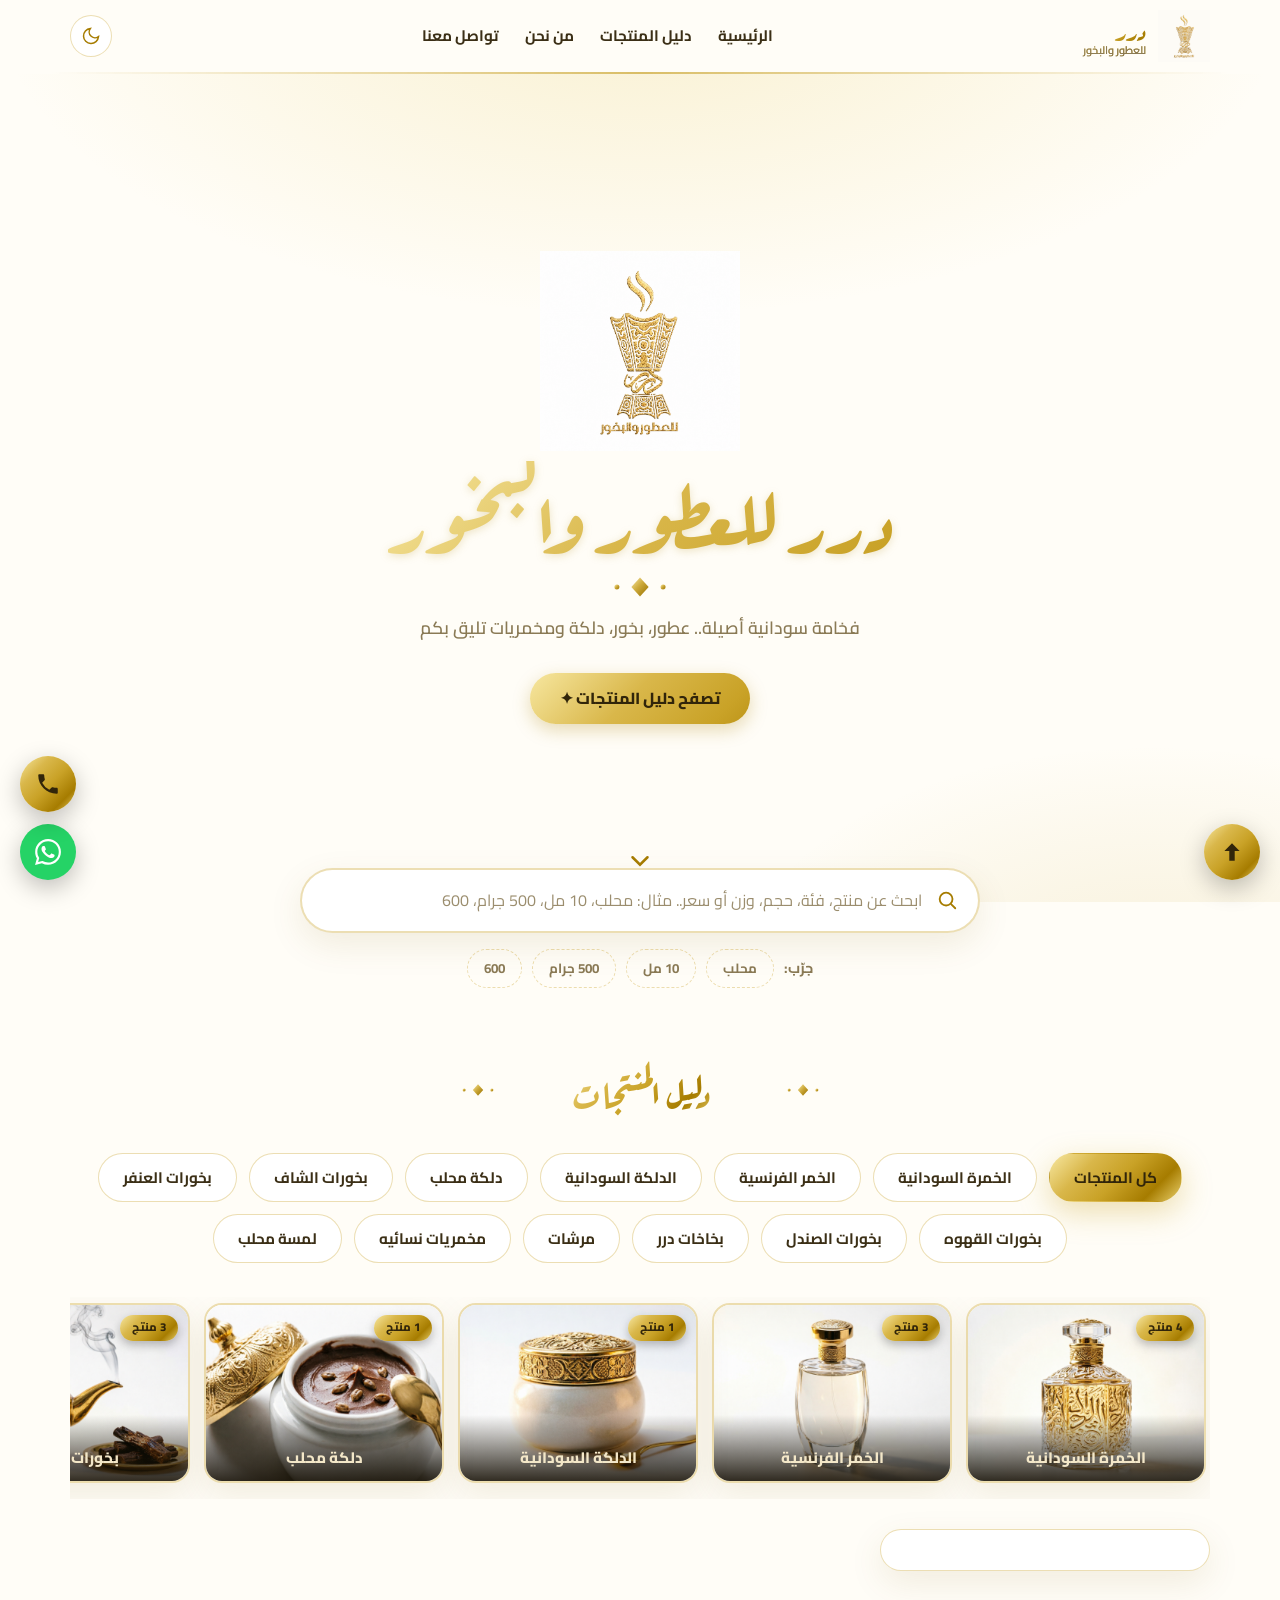
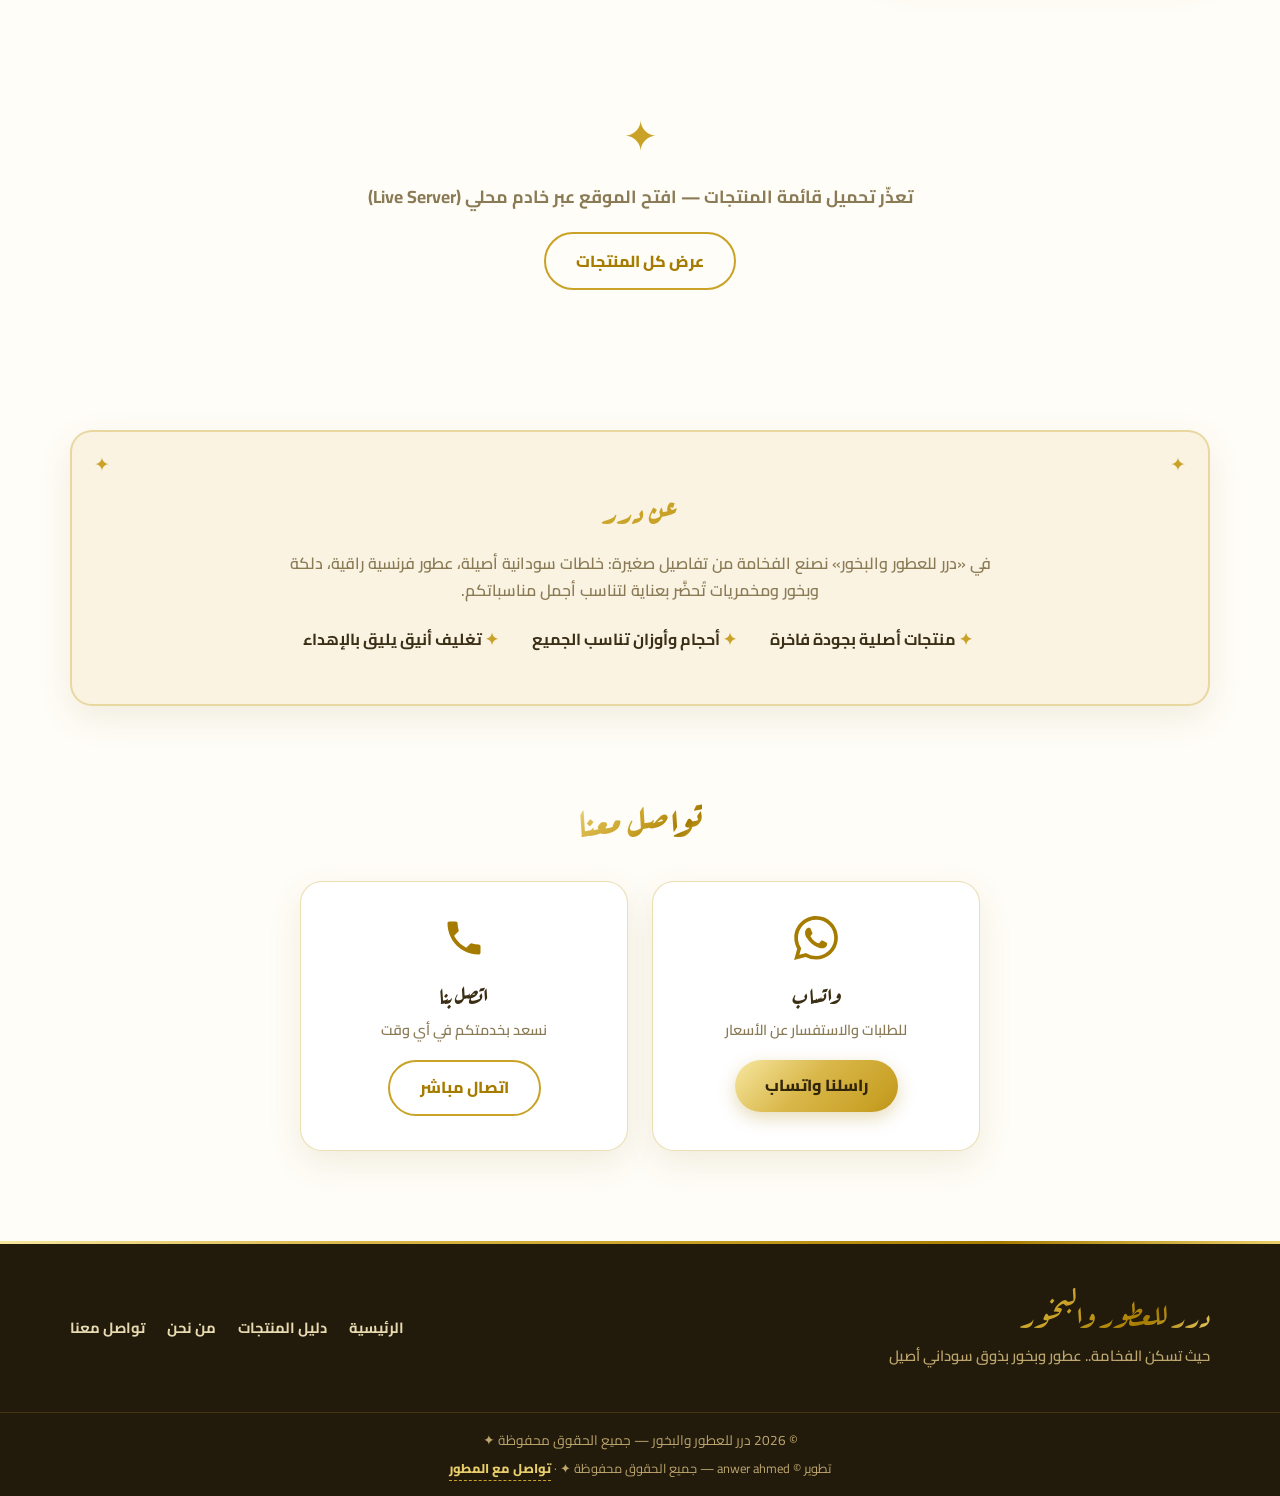
==== index.html @ 1e242599 "Remove result count and update carousel comment Removed the result count paragraph and updated carou" ====
<!DOCTYPE html>
<html lang="ar" dir="rtl" data-theme="light">
<head>
<meta charset="UTF-8">
<meta name="viewport" content="width=device-width, initial-scale=1">
<title>درر للعطور والبخور | عطور وبخور سودانية فاخرة</title>
<meta name="description" content="درر للعطور والبخور — خمرة سودانية، عطور فرنسية، دلكة، بخور، مرشات ومخمريات فاخرة. تصفح دليل المنتجات الكامل بالأسعار.">
<meta name="keywords" content="درر, عطور, بخور, خمرة, دلكة, مخمرية, مرشات, عود, مسك, السودان">
<meta property="og:title" content="درر للعطور والبخور">
<meta property="og:description" content="دليل منتجات درر للعطور والبخور — فخامة سودانية أصيلة.">
<meta property="og:type" content="website">
<meta name="theme-color" content="#c9a227">
<link rel="icon" type="image/png" href="logo.png">
<link rel="preconnect" href="https://fonts.googleapis.com">
<link rel="preconnect" href="https://fonts.gstatic.com" crossorigin>
<link href="https://fonts.googleapis.com/css2?family=Aref+Ruqaa:wght@400;700&family=Cairo:wght@400;600;700;800&display=swap" rel="stylesheet">
<link rel="stylesheet" href="style.css">
<script type="application/ld+json">
{"@context":"https://schema.org","@type":"LocalBusiness","name":"درر للعطور والبخور","description":"عطور وبخور سودانية فاخرة"}
</script>
</head>
<body>

<svg width="0" height="0" style="position:absolute" aria-hidden="true">
  <defs>
    <linearGradient id="goldGrad" x1="0" y1="0" x2="1" y2="1">
      <stop offset="0" stop-color="#f7e7a0"/><stop offset=".45" stop-color="#c9a227"/>
      <stop offset=".75" stop-color="#a67c00"/><stop offset="1" stop-color="#e9cf6b"/>
    </linearGradient>
  </defs>
</svg>

<!-- Loading -->
<div id="loader" role="status" aria-label="جارٍ التحميل">
  <img src="logo.png" alt="درر للعطور والبخور" class="loader-crest">
  <p class="loader-brand">درر للعطور والبخور</p>
  <span class="loader-ring" aria-hidden="true"></span>
</div>

<!-- Header -->
<header id="siteHeader">
  <div class="container header-inner">
    <a href="#home" class="brand">
      <img src="logo.png" alt="" class="brand-crest">
      <span class="brand-name">درر <small>للعطور والبخور</small></span>
    </a>
    <nav class="main-nav" aria-label="التنقل الرئيسي">
      <a href="#home">الرئيسية</a>
      <a href="#catalog">دليل المنتجات</a>
      <a href="#about">من نحن</a>
      <a href="#contact">تواصل معنا</a>
    </nav>
    <button id="themeToggle" class="icon-btn" type="button" aria-label="تبديل الوضع الليلي">
      <svg class="ic-moon" viewBox="0 0 24 24"><path d="M21 12.79A9 9 0 1 1 11.21 3 7 7 0 0 0 21 12.79z"/></svg>
      <svg class="ic-sun" viewBox="0 0 24 24"><circle cx="12" cy="12" r="5"/><path d="M12 1v3M12 20v3M4.2 4.2l2.1 2.1M17.7 17.7l2.1 2.1M1 12h3M20 12h3M4.2 19.8l2.1-2.1M17.7 6.3l2.1-2.1"/></svg>
    </button>
  </div>
</header>

<main>
  <!-- Hero -->
  <section id="home" class="hero">
    <div id="particles" aria-hidden="true"></div>
    <div class="hero-content">
      <img src="logo.png" alt="شعار درر للعطور والبخور" class="hero-crest">
      <h1 class="hero-title">درر للعطور والبخور</h1>
      <svg class="ornament" viewBox="0 0 260 24" aria-hidden="true">
        <path d="M0 12h96M164 12h260" stroke="url(#goldGrad)" stroke-width="1.4"/>
        <path d="M130 2l9 10-9 10-9-10z" fill="url(#goldGrad)"/>
        <circle cx="106" cy="12" r="2.6" fill="url(#goldGrad)"/><circle cx="154" cy="12" r="2.6" fill="url(#goldGrad)"/>
      </svg>
      <p class="hero-tag">فخامة سودانية أصيلة.. عطور، بخور، دلكة ومخمريات تليق بكم</p>
      <a href="#catalog" class="btn btn-gold hero-cta">تصفح دليل المنتجات ✦</a>
    </div>
    <a href="#searchSection" class="scroll-hint" aria-label="انتقل للأسفل">
      <svg viewBox="0 0 24 24"><path d="M6 9l6 6 6-6"/></svg>
    </a>
  </section>

  <!-- Search -->
  <section id="searchSection" class="container search-section fade-section">
    <div class="search-wrap">
      <svg class="search-icon" viewBox="0 0 24 24" aria-hidden="true"><circle cx="11" cy="11" r="7"/><path d="M21 21l-4.3-4.3"/></svg>
      <input type="search" id="searchInput" placeholder="ابحث عن منتج، فئة، حجم، وزن أو سعر.. مثال: محلب، 10 مل، 500 جرام، 600" autocomplete="off" aria-label="بحث في المنتجات">
      <button id="searchClear" class="search-clear" type="button" aria-label="مسح البحث" hidden>✕</button>
    </div>
    <div class="search-examples" aria-label="أمثلة بحث">
      <span>جرّب:</span>
      <button type="button" class="example-chip" data-q="محلب">محلب</button>
      <button type="button" class="example-chip" data-q="10 مل">10 مل</button>
      <button type="button" class="example-chip" data-q="500 جرام">500 جرام</button>
      <button type="button" class="example-chip" data-q="600">600</button>
    </div>
  </section>

  <!-- Catalog -->
  <section id="catalog" class="container catalog-section">
    <div class="section-head fade-section">
      <svg class="ornament" viewBox="0 0 260 24" aria-hidden="true"><path d="M0 12h96M164 12h260" stroke="url(#goldGrad)" stroke-width="1.4"/><path d="M130 2l9 10-9 10-9-10z" fill="url(#goldGrad)"/><circle cx="106" cy="12" r="2.6" fill="url(#goldGrad)"/><circle cx="154" cy="12" r="2.6" fill="url(#goldGrad)"/></svg>
      <h2>دليل المنتجات</h2>
      <svg class="ornament" viewBox="0 0 260 24" aria-hidden="true"><path d="M0 12h96M164 12h260" stroke="url(#goldGrad)" stroke-width="1.4"/><path d="M130 2l9 10-9 10-9-10z" fill="url(#goldGrad)"/><circle cx="106" cy="12" r="2.6" fill="url(#goldGrad)"/><circle cx="154" cy="12" r="2.6" fill="url(#goldGrad)"/></svg>
    </div>

    <div id="chips" class="chips fade-section" role="group" aria-label="تصفية حسب الفئة"></div>

    <!-- كاروسيل الأقسام -->
    <div class="carousel-wrap fade-section">
      <div id="catCarousel" class="cat-carousel" aria-label="أقسام المنتجات"></div>
      <p class="carousel-hint">✦ اسحب يمين أو يسار لاستعراض الأقسام ✦</p>
    </div>

    <div class="catalog-layout fade-section" id="catalogLayout">
      <aside class="catalog-index" id="catalogIndex" aria-label="قائمة المنتجات"></aside>
      <div class="catalog-detail" id="catalogDetail" aria-live="polite"></div>
    </div>

    <div id="empty" class="empty" hidden>
      <span class="empty-star">✦</span>
      <p>لا توجد نتائج مطابقة لبحثك</p>
      <button id="resetFilters" class="btn btn-outline" type="button">عرض كل المنتجات</button>
    </div>
  </section>

  <!-- About -->
  <section id="about" class="container about fade-section">
    <div class="about-frame">
      <h2>عن درر</h2>
      <p>في «درر للعطور والبخور» نصنع الفخامة من تفاصيل صغيرة: خلطات سودانية أصيلة، عطور فرنسية راقية، دلكة وبخور ومخمريات تُحضَّر بعناية لتناسب أجمل مناسباتكم.</p>
      <ul class="features">
        <li><span>✦</span> منتجات أصلية بجودة فاخرة</li>
        <li><span>✦</span> أحجام وأوزان تناسب الجميع</li>
        <li><span>✦</span> تغليف أنيق يليق بالإهداء</li>
      </ul>
    </div>
  </section>

  <!-- Contact -->
  <section id="contact" class="container contact fade-section">
    <div class="section-head"><h2>تواصل معنا</h2></div>
    <div class="contact-cards">
      <div class="contact-card">
        <svg viewBox="0 0 24 24" class="contact-ic" aria-hidden="true"><path d="M17.47 14.38c-.3-.15-1.76-.87-2.03-.97-.27-.1-.47-.15-.67.15-.2.3-.77.97-.94 1.17-.17.2-.35.22-.64.07-.3-.15-1.26-.46-2.4-1.47-.88-.79-1.48-1.76-1.65-2.06-.17-.3-.02-.46.13-.6.13-.14.3-.35.44-.52.15-.18.2-.3.3-.5.1-.2.05-.37-.02-.52-.08-.15-.67-1.61-.92-2.2-.24-.58-.49-.5-.67-.51h-.57c-.2 0-.52.07-.8.37-.27.3-1.04 1.02-1.04 2.48s1.07 2.87 1.22 3.07c.15.2 2.1 3.2 5.08 4.49.7.3 1.26.49 1.7.62.71.23 1.36.2 1.87.12.57-.08 1.76-.72 2-1.41.25-.7.25-1.29.18-1.42-.07-.12-.27-.2-.57-.34M12.05 21.79h-.01a9.87 9.87 0 0 1-5.03-1.38l-.36-.21-3.74.98 1-3.65-.24-.37a9.86 9.86 0 0 1-1.51-5.26c0-5.45 4.44-9.88 9.9-9.88a9.82 9.82 0 0 1 9.88 9.89c0 5.45-4.44 9.88-9.89 9.88m8.41-18.3A11.82 11.82 0 0 0 12.05 0C5.5 0 .16 5.34.16 11.89c0 2.1.55 4.14 1.59 5.95L.06 24l6.3-1.65a11.88 11.88 0 0 0 5.68 1.44h.01c6.55 0 11.89-5.33 11.89-11.89 0-3.18-1.23-6.16-3.48-8.41z"/></svg>
        <h3>واتساب</h3>
        <p>للطلبات والاستفسار عن الأسعار</p>
        <a id="waLink" class="btn btn-gold" href="#" target="_blank" rel="noopener">راسلنا واتساب</a>
      </div>
      <div class="contact-card">
        <svg viewBox="0 0 24 24" class="contact-ic" aria-hidden="true"><path d="M6.62 10.79a15.05 15.05 0 0 0 6.59 6.59l2.2-2.2c.27-.27.67-.36 1.02-.24 1.12.37 2.33.57 3.57.57.55 0 1 .45 1 1V20c0 .55-.45 1-1 1C10.61 21 3 13.39 3 4c0-.55.45-1 1-1h3.5c.55 0 1 .45 1 1 0 1.25.2 2.45.57 3.57.11.35.03.74-.25 1.02l-2.2 2.2z"/></svg>
        <h3>اتصل بنا</h3>
        <p>نسعد بخدمتكم في أي وقت</p>
        <a id="phoneLink" class="btn btn-outline" href="#">اتصال مباشر</a>
      </div>
    </div>
  </section>
</main>

<!-- Footer -->
<footer>
  <div class="footer-gold-line" aria-hidden="true"></div>
  <div class="container footer-inner">
    <div class="footer-brand">
      <p class="footer-logo">درر للعطور والبخور</p>
      <p class="footer-tag">حيث تسكن الفخامة.. عطور وبخور بذوق سوداني أصيل</p>
    </div>
    <nav class="footer-links" aria-label="روابط سريعة">
      <a href="#home">الرئيسية</a><a href="#catalog">دليل المنتجات</a><a href="#about">من نحن</a><a href="#contact">تواصل معنا</a>
    </nav>
  </div>
  <div class="footer-bottom">
    <p>© <span id="year"></span> درر للعطور والبخور — جميع الحقوق محفوظة ✦</p>
    <p class="dev-line">تطوير © anwer ahmed — جميع الحقوق محفوظة ✦ ·
      <a id="devWa" href="#" target="_blank" rel="noopener">تواصل مع المطور</a>
    </p>
  </div>
</footer>

<!-- Floating -->
<a id="waFloat" class="float-btn wa" href="#" target="_blank" rel="noopener" aria-label="واتساب">
  <svg viewBox="0 0 24 24"><path d="M17.47 14.38c-.3-.15-1.76-.87-2.03-.97-.27-.1-.47-.15-.67.15-.2.3-.77.97-.94 1.17-.17.2-.35.22-.64.07-.3-.15-1.26-.46-2.4-1.47-.88-.79-1.48-1.76-1.65-2.06-.17-.3-.02-.46.13-.6.13-.14.3-.35.44-.52.15-.18.2-.3.3-.5.1-.2.05-.37-.02-.52-.08-.15-.67-1.61-.92-2.2-.24-.58-.49-.5-.67-.51h-.57c-.2 0-.52.07-.8.37-.27.3-1.04 1.02-1.04 2.48s1.07 2.87 1.22 3.07c.15.2 2.1 3.2 5.08 4.49.7.3 1.26.49 1.7.62.71.23 1.36.2 1.87.12.57-.08 1.76-.72 2-1.41.25-.7.25-1.29.18-1.42-.07-.12-.27-.2-.57-.34M12.05 21.79h-.01a9.87 9.87 0 0 1-5.03-1.38l-.36-.21-3.74.98 1-3.65-.24-.37a9.86 9.86 0 0 1-1.51-5.26c0-5.45 4.44-9.88 9.9-9.88a9.82 9.82 0 0 1 9.88 9.89c0 5.45-4.44 9.88-9.89 9.88m8.41-18.3A11.82 11.82 0 0 0 12.05 0C5.5 0 .16 5.34.16 11.89c0 2.1.55 4.14 1.59 5.95L.06 24l6.3-1.65a11.88 11.88 0 0 0 5.68 1.44h.01c6.55 0 11.89-5.33 11.89-11.89 0-3.18-1.23-6.16-3.48-8.41z"/></svg>
</a>
<a id="phoneFloat" class="float-btn phone" href="#" aria-label="اتصال هاتفي">
  <svg viewBox="0 0 24 24"><path d="M6.62 10.79a15.05 15.05 0 0 0 6.59 6.59l2.2-2.2c.27-.27.67-.36 1.02-.24 1.12.37 2.33.57 3.57.57.55 0 1 .45 1 1V20c0 .55-.45 1-1 1C10.61 21 3 13.39 3 4c0-.55.45-1 1-1h3.5c.55 0 1 .45 1 1 0 1.25.2 2.45.57 3.57.11.35.03.74-.25 1.02l-2.2 2.2z"/></svg>
</a>
<button id="backTop" class="float-btn top" type="button" aria-label="العودة للأعلى" hidden>
  <svg viewBox="0 0 24 24"><path d="M12 4l-7 7h4.5v9h5v-9H19z"/></svg>
</button>

<div id="toast" role="status" aria-live="polite"></div>
<noscript><p style="text-align:center;padding:2rem">يرجى تفعيل الجافاسكربت لعرض قائمة المنتجات.</p></noscript>
<script src="script.js" defer></script>
</body>
</html>
---- style.css ----
/* ═══════════════════════════════════════════
   درر للعطور والبخور — Luxury Gold Theme (Final)
   ═══════════════════════════════════════════ */

:root{
  --gold-1:#f7e7a0; --gold-2:#e9cf6b; --gold-3:#c9a227; --gold-4:#a67c00; --gold-5:#7a5b00;
  --gold-grad:linear-gradient(135deg,#f7e7a0 0%,#d9b74a 28%,#c9a227 52%,#a67c00 78%,#e9cf6b 100%);
  --ink:#3b2f16; --muted:#8a7a55;
  --bg:#fffdf7; --bg-soft:#faf3e2; --card:#ffffff;
  --line:rgba(201,162,39,.35); --line-soft:rgba(201,162,39,.18);
  --shadow:0 12px 34px rgba(122,91,0,.10);
  --shadow-glow:0 10px 30px rgba(201,162,39,.35);
  --radius:22px; --price:#a67c00;
  --hero-bg:
    radial-gradient(1000px 500px at 50% -10%,rgba(233,207,107,.28),transparent 65%),
    radial-gradient(700px 400px at 90% 110%,rgba(201,162,39,.14),transparent 60%),
    var(--bg);
}
[data-theme="dark"]{
  --ink:#f3e7c8; --muted:#bda76e;
  --bg:#171106; --bg-soft:#201808; --card:#1f1809;
  --line:rgba(217,183,74,.3); --line-soft:rgba(217,183,74,.15);
  --shadow:0 12px 34px rgba(0,0,0,.45); --price:#e9cf6b;
  --hero-bg:
    radial-gradient(1000px 500px at 50% -10%,rgba(201,162,39,.18),transparent 65%),
    radial-gradient(700px 400px at 90% 110%,rgba(201,162,39,.1),transparent 60%),
    var(--bg);
}

/* ---------- Base ---------- */
*{margin:0;padding:0;box-sizing:border-box}
html{scroll-behavior:smooth;scroll-padding-top:96px}
body{font-family:'Cairo',sans-serif;background:var(--bg);color:var(--ink);line-height:1.7;overflow-x:hidden;transition:background .4s,color .4s}
h1,h2,h3,.brand-name,.footer-logo,.loader-brand{font-family:'Aref Ruqaa',serif}
img,svg{display:block}
a{color:inherit;text-decoration:none}
button{font-family:inherit;cursor:pointer}
.container{max-width:1180px;margin-inline:auto;padding-inline:20px}
::selection{background:var(--gold-3);color:#fff}
:focus-visible{outline:3px solid var(--gold-3);outline-offset:3px;border-radius:6px}

/* ---------- Loader ---------- */
#loader{position:fixed;inset:0;z-index:999;display:flex;flex-direction:column;gap:18px;align-items:center;justify-content:center;background:var(--bg);transition:opacity .7s,visibility .7s}
#loader.done{opacity:0;visibility:hidden}
.loader-crest{width:120px;height:auto;mix-blend-mode:multiply;animation:pulse 1.8s ease-in-out infinite}
.loader-brand{font-size:1.6rem;background:var(--gold-grad);-webkit-background-clip:text;background-clip:text;color:transparent}
.loader-ring{width:34px;height:34px;border-radius:50%;border:3px solid var(--line-soft);border-top-color:var(--gold-3);animation:spin 1s linear infinite}
@keyframes spin{to{transform:rotate(360deg)}}
@keyframes pulse{50%{transform:scale(1.06);filter:drop-shadow(0 0 14px rgba(201,162,39,.55))}}

/* ---------- Header ---------- */
#siteHeader{position:sticky;top:0;z-index:100;background:color-mix(in srgb,var(--bg) 82%,transparent);backdrop-filter:blur(12px);-webkit-backdrop-filter:blur(12px);transition:box-shadow .35s}
#siteHeader::after{content:"";display:block;height:1.5px;margin-inline:auto;max-width:1180px;background:linear-gradient(90deg,transparent,var(--gold-3),transparent);opacity:.7}
#siteHeader.scrolled{box-shadow:0 8px 24px rgba(122,91,0,.12)}
.header-inner{display:flex;align-items:center;justify-content:space-between;gap:16px;padding-block:10px}
.brand{display:flex;align-items:center;gap:12px}
.brand-crest{width:52px;height:52px;object-fit:contain;mix-blend-mode:multiply}
.brand-name{font-size:1.5rem;font-weight:700;line-height:1.15;background:var(--gold-grad);-webkit-background-clip:text;background-clip:text;color:transparent}
.brand-name small{display:block;font-family:'Cairo';font-size:.68rem;font-weight:600;color:var(--muted);-webkit-text-fill-color:var(--muted)}
.main-nav{display:flex;gap:26px}
.main-nav a{position:relative;font-weight:700;font-size:.95rem;padding-block:6px;transition:color .3s}
.main-nav a::after{content:"";position:absolute;bottom:0;right:0;width:0;height:2px;border-radius:2px;background:var(--gold-grad);transition:width .35s}
.main-nav a:hover{color:var(--gold-4)}
.main-nav a:hover::after{width:100%}
.icon-btn{width:42px;height:42px;border-radius:50%;border:1.5px solid var(--line);background:var(--card);display:grid;place-items:center;transition:transform .3s,box-shadow .3s}
.icon-btn svg{width:20px;height:20px;fill:none;stroke:var(--gold-4);stroke-width:1.8;stroke-linecap:round}
.icon-btn:hover{transform:rotate(15deg) scale(1.06);box-shadow:var(--shadow-glow)}
[data-theme="light"] .ic-sun{display:none}
[data-theme="dark"] .ic-moon{display:none}
[data-theme="dark"] .icon-btn svg{stroke:var(--gold-2)}

/* ---------- Hero ---------- */
.hero{position:relative;min-height:92vh;display:flex;flex-direction:column;align-items:center;justify-content:center;text-align:center;overflow:hidden;background:var(--hero-bg);padding:70px 20px}
.hero-content{position:relative;z-index:2;animation:heroFade 1.4s ease both}
@keyframes heroFade{from{opacity:0;transform:translateY(30px)}to{opacity:1;transform:none}}
.hero-crest{width:200px;height:auto;margin:0 auto 10px;mix-blend-mode:multiply;animation:pulse 4s ease-in-out infinite}
.hero-title{font-size:clamp(2.6rem,7.5vw,5rem);font-weight:700;line-height:1.35;background:var(--gold-grad);background-size:200% auto;-webkit-background-clip:text;background-clip:text;color:transparent;animation:shine 6s linear infinite;filter:drop-shadow(0 2px 4px rgba(166,124,0,.2))}
@keyframes shine{to{background-position:200% center}}
.ornament{width:250px;height:24px;margin:6px auto;opacity:.9}
.hero-tag{max-width:560px;margin:14px auto 30px;color:var(--muted);font-size:1.1rem;font-weight:600;animation:heroFade 1.4s .35s ease both}
.hero-cta{animation:heroFade 1.4s .55s ease both}
.scroll-hint{position:absolute;bottom:26px;left:50%;transform:translateX(-50%);z-index:2}
.scroll-hint svg{width:30px;height:30px;fill:none;stroke:var(--gold-4);stroke-width:2;stroke-linecap:round;animation:bob 1.8s ease-in-out infinite}
@keyframes bob{50%{transform:translateY(8px)}}
#particles span{position:absolute;bottom:-12px;border-radius:50%;background:radial-gradient(circle at 35% 35%,#fff7d6,var(--gold-3) 60%,transparent);animation:floatUp linear infinite;opacity:0;pointer-events:none}
@keyframes floatUp{0%{transform:translateY(0) scale(1);opacity:0}10%{opacity:.75}90%{opacity:.4}100%{transform:translateY(-100vh) scale(.5);opacity:0}}

/* ---------- Logo in dark mode ---------- */
[data-theme="dark"] .loader-crest,
[data-theme="dark"] .brand-crest,
[data-theme="dark"] .hero-crest{
  mix-blend-mode:normal;background:#fffdf7;border-radius:16px;padding:6px;box-shadow:var(--shadow);
}
[data-theme="dark"] .brand-crest{border-radius:12px;padding:4px}

/* ---------- Buttons ---------- */
.btn{display:inline-flex;align-items:center;gap:8px;padding:12px 30px;border-radius:999px;font-weight:800;font-size:1rem;border:none;transition:transform .3s,box-shadow .3s}
.btn-gold{background:var(--gold-grad);background-size:180% auto;color:#31250a;box-shadow:0 6px 18px rgba(166,124,0,.28)}
.btn-gold:hover{transform:translateY(-3px);box-shadow:var(--shadow-glow);background-position:right center}
.btn-outline{background:transparent;color:var(--gold-4);border:2px solid var(--gold-3)}
[data-theme="dark"] .btn-outline{color:var(--gold-2)}
.btn-outline:hover{background:var(--gold-grad);color:#31250a;transform:translateY(-3px);box-shadow:var(--shadow-glow)}

/* ---------- Search ---------- */
.search-section{margin-top:-34px;position:relative;z-index:5;text-align:center}
.search-wrap{position:relative;max-width:680px;margin:0 auto;background:var(--card);border:2px solid var(--line);border-radius:999px;box-shadow:var(--shadow);transition:border-color .3s,box-shadow .3s}
.search-wrap:focus-within{border-color:var(--gold-3);box-shadow:0 0 0 5px rgba(201,162,39,.15),var(--shadow)}
.search-icon{position:absolute;right:20px;top:50%;transform:translateY(-50%);width:22px;height:22px;fill:none;stroke:var(--gold-4);stroke-width:2;stroke-linecap:round;pointer-events:none}
#searchInput{width:100%;padding:17px 56px 17px 48px;border:none;background:transparent;font:inherit;font-size:1rem;color:var(--ink);border-radius:999px}
#searchInput:focus{outline:none}
#searchInput::placeholder{color:var(--muted);opacity:.85}
.search-clear{position:absolute;left:14px;top:50%;transform:translateY(-50%);width:30px;height:30px;border-radius:50%;border:none;background:var(--line-soft);color:var(--gold-5);font-size:.9rem;transition:background .3s}
[data-theme="dark"] .search-clear{color:var(--gold-2)}
.search-clear:hover{background:var(--gold-3);color:#fff}
.search-examples{display:flex;gap:10px;justify-content:center;align-items:center;flex-wrap:wrap;margin-top:16px;color:var(--muted);font-size:.9rem;font-weight:700}
.example-chip{padding:6px 16px;border-radius:999px;border:1.5px dashed var(--line);background:transparent;color:var(--muted);font-weight:700;transition:all .3s}
.example-chip:hover{border-color:var(--gold-3);color:var(--gold-4);transform:translateY(-2px)}
.result-count{margin-top:12px;font-weight:700;color:var(--gold-4);min-height:1.6em}

/* ---------- Section head & Chips ---------- */
.section-head{display:flex;align-items:center;justify-content:center;gap:18px;margin:70px 0 30px}
.section-head h2{font-size:clamp(1.7rem,4vw,2.4rem);background:var(--gold-grad);-webkit-background-clip:text;background-clip:text;color:transparent;white-space:nowrap}
.section-head .ornament{width:150px;margin:0;flex-shrink:1}
.chips{display:flex;gap:12px;flex-wrap:wrap;justify-content:center;margin-bottom:34px}
.chip{padding:9px 24px;border-radius:999px;border:1.5px solid var(--line);background:var(--card);color:var(--ink);font-weight:700;font-size:.95rem;transition:all .35s;animation:riseIn .5s ease both}
.chip:hover{border-color:var(--gold-3);transform:translateY(-3px);box-shadow:0 8px 18px rgba(201,162,39,.22)}
.chip.active{background:var(--gold-grad);border-color:transparent;color:#31250a;box-shadow:var(--shadow-glow)}
@keyframes riseIn{from{opacity:0;transform:translateY(22px)}to{opacity:1;transform:none}}

/* ---------- كاروسيل الأقسام ---------- */
.carousel-wrap{margin-bottom:30px}
.cat-carousel{display:flex;gap:14px;overflow-x:auto;padding:6px 4px 16px;scroll-snap-type:x mandatory;-webkit-overflow-scrolling:touch;scrollbar-width:none}
.cat-carousel::-webkit-scrollbar{display:none}
.cat-slide{position:relative;flex:0 0 240px;aspect-ratio:4/3;border-radius:18px;overflow:hidden;border:2px solid var(--line);scroll-snap-align:center;box-shadow:var(--shadow);cursor:pointer;transition:transform .35s,border-color .35s,box-shadow .35s;animation:riseIn .5s ease both}
.cat-slide img{width:100%;height:100%;object-fit:cover;transition:transform .6s ease}
.cat-slide:hover img{transform:scale(1.06)}
.cat-slide.active{border-color:var(--gold-3);box-shadow:var(--shadow-glow);transform:translateY(-4px)}
.cat-slide-name{position:absolute;bottom:0;inset-inline:0;padding:30px 10px 10px;background:linear-gradient(to top,rgba(23,17,6,.88),transparent);color:#f3e7c8;font-weight:800;font-size:.95rem;text-align:center}
.cat-count{position:absolute;top:10px;inset-inline-start:10px;background:var(--gold-grad);color:#31250a;font-size:.72rem;font-weight:800;padding:3px 12px;border-radius:999px;box-shadow:0 4px 10px rgba(0,0,0,.25)}
.carousel-hint{display:none;text-align:center;color:var(--muted);font-size:.8rem;font-weight:700;margin-top:2px}
@media (max-width:920px){
  .cat-slide{flex-basis:74%;max-width:340px}
  .carousel-hint{display:block}
}

/* ═══════════ Catalog ═══════════ */
.catalog-layout{display:grid;grid-template-columns:330px 1fr;gap:28px;align-items:start;margin-bottom:70px}

.catalog-index{position:sticky;top:96px;max-height:calc(100vh - 130px);overflow-y:auto;background:var(--card);border:1px solid var(--line);border-radius:var(--radius);padding:20px 16px;box-shadow:var(--shadow)}
.catalog-index::-webkit-scrollbar{width:6px}
.catalog-index::-webkit-scrollbar-thumb{background:var(--gold-3);border-radius:6px}
.catalog-index::-webkit-scrollbar-track{background:var(--line-soft);border-radius:6px}
.idx-cat{display:flex;justify-content:space-between;align-items:center;gap:8px;margin:16px 6px 8px;padding-bottom:6px;border-bottom:1px solid var(--line);font-weight:800;font-size:.88rem;background:var(--gold-grad);-webkit-background-clip:text;background-clip:text;color:transparent}
.idx-group:first-child .idx-cat{margin-top:2px}
.idx-count{-webkit-text-fill-color:#31250a;background:var(--gold-grad);font-size:.7rem;padding:2px 11px;border-radius:999px;font-weight:800}
.idx-item{display:flex;align-items:center;gap:10px;width:100%;padding:10px 14px;border:none;background:transparent;border-radius:12px;font-weight:700;font-size:.95rem;color:var(--ink);text-align:right;transition:all .3s;animation:riseIn .45s ease both}
.idx-item:hover{background:var(--line-soft);transform:translateX(-5px)}
.idx-item.active{background:var(--gold-grad);color:#31250a;box-shadow:var(--shadow-glow)}
.idx-item.active .idx-dot{color:#31250a}
.idx-dot{color:var(--gold-3);font-size:.7rem;transition:color .3s}

/* ---------- صور المنتجات ---------- */
.detail-media{width:min(340px,100%);aspect-ratio:1;margin:6px auto 22px;border-radius:20px;overflow:hidden;border:2px solid var(--line);background:var(--bg-soft);box-shadow:var(--shadow)}
.detail-img{width:100%;height:100%;object-fit:cover;transition:transform .6s ease}
.detail-card:hover .detail-img{transform:scale(1.06)}
.idx-thumb{width:38px;height:38px;border-radius:10px;overflow:hidden;flex-shrink:0;border:1px solid var(--line);background:var(--bg-soft)}
.idx-thumb img{width:100%;height:100%;object-fit:cover}

.detail-card{position:relative;background:var(--card);border:1px solid var(--line);border-radius:26px;padding:46px 38px 38px;box-shadow:var(--shadow);animation:detailIn .55s ease both}
@keyframes detailIn{from{opacity:0;transform:translateY(24px) scale(.985)}to{opacity:1;transform:none}}
.detail-card::before,.detail-card::after{content:"";position:absolute;width:44px;height:44px;border:3px solid var(--gold-3);opacity:.85;pointer-events:none}
.detail-card::before{top:14px;right:14px;border-left:0;border-bottom:0;border-radius:0 14px 0 0}
.detail-card::after{bottom:14px;left:14px;border-right:0;border-top:0;border-radius:0 0 0 14px}
.detail-top{display:flex;justify-content:space-between;align-items:center;gap:12px;flex-wrap:wrap;margin-bottom:16px}
.badge{display:inline-block;background:var(--gold-grad);color:#31250a;font-weight:800;font-size:.8rem;padding:6px 18px;border-radius:999px;box-shadow:0 4px 12px rgba(166,124,0,.25)}
.detail-count{color:var(--muted);font-size:.85rem;font-weight:700}
.detail-name{font-size:clamp(1.9rem,4vw,2.7rem);line-height:1.5;background:var(--gold-grad);background-size:200% auto;-webkit-background-clip:text;background-clip:text;color:transparent;animation:shine 7s linear infinite}
.detail-tag{color:var(--muted);font-weight:600;margin:4px 0 14px}
.detail-keywords{margin-bottom:20px}
.kw{display:inline-block;padding:4px 14px;border:1px dashed var(--line);border-radius:999px;color:var(--muted);font-size:.8rem;font-weight:700;margin:0 0 8px 8px;transition:all .3s}
.kw:hover{border-color:var(--gold-3);color:var(--gold-4)}
.detail-stats{display:flex;flex-wrap:wrap;background:var(--bg-soft);border:1px solid var(--line-soft);border-radius:16px;padding:16px 8px;margin-bottom:24px}
.stat{flex:1;min-width:110px;text-align:center;padding:4px 10px;border-inline-end:1px solid var(--line-soft)}
.stat:last-child{border-inline-end:0}
.stat b{display:block;font-size:1.12rem;color:var(--gold-4)}
[data-theme="dark"] .stat b{color:var(--gold-2)}
.stat span{font-size:.76rem;color:var(--muted);font-weight:700}

.table-wrap{border:1px solid var(--line);border-radius:16px;overflow:hidden;box-shadow:0 8px 22px rgba(166,124,0,.09)}
.price-table{width:100%;border-collapse:collapse;font-size:1rem}
.price-table thead th{background:var(--gold-grad);color:#31250a;font-weight:800;padding:12px 16px;font-size:.92rem}
.price-table td{padding:12px 16px;text-align:center;border-top:1px solid var(--line-soft)}
.price-table tbody tr:nth-child(even){background:var(--line-soft)}
.price-table tbody tr:hover{background:rgba(201,162,39,.22)}
.price-table td:last-child{font-weight:800;color:var(--price)}
.price-table tbody tr{animation:rowIn .45s ease both;animation-delay:calc(var(--i) * 70ms + .15s)}
@keyframes rowIn{from{opacity:0;transform:translateX(16px)}to{opacity:1;transform:none}}

.card-actions{display:flex;gap:12px;justify-content:center;flex-wrap:wrap;margin-top:22px}
.act-btn{display:inline-flex;align-items:center;gap:7px;padding:9px 20px;border-radius:999px;border:1.5px solid var(--line);background:transparent;color:var(--muted);font-size:.86rem;font-weight:800;transition:all .3s}
.act-btn svg{width:15px;height:15px;fill:none;stroke:currentColor;stroke-width:1.9;stroke-linecap:round;stroke-linejoin:round}
.act-btn:hover{background:var(--gold-grad);color:#31250a;border-color:transparent;transform:translateY(-3px);box-shadow:var(--shadow-glow)}
a.act-btn.wa:hover{background:#25d366;color:#fff}
.related{margin-top:28px;padding-top:22px;border-top:1px solid var(--line-soft)}
.related-title{font-weight:800;font-size:.9rem;color:var(--muted);margin-bottom:14px}
.related-btn{padding:8px 20px;border-radius:999px;border:1.5px solid var(--line);background:transparent;font-weight:700;font-size:.88rem;color:var(--ink);transition:all .3s;margin:0 0 10px 10px}
.related-btn:hover{background:var(--gold-grad);border-color:transparent;color:#31250a;transform:translateY(-3px);box-shadow:var(--shadow-glow)}

/* ---------- Empty ---------- */
.empty{text-align:center;padding:60px 20px;animation:riseIn .5s ease both}
.empty-star{font-size:2.6rem;color:var(--gold-3);display:block;margin-bottom:10px}
.empty p{color:var(--muted);font-weight:700;margin-bottom:20px;font-size:1.1rem}

/* ---------- About ---------- */
.about{margin-block:80px}
.about-frame{position:relative;border:2px solid var(--line);border-radius:var(--radius);padding:50px 34px;text-align:center;background:var(--bg-soft);box-shadow:var(--shadow)}
.about-frame::before,.about-frame::after{content:"✦";position:absolute;color:var(--gold-3);font-size:1.2rem;top:16px}
.about-frame::before{right:22px}
.about-frame::after{left:22px}
.about h2{font-size:2rem;background:var(--gold-grad);-webkit-background-clip:text;background-clip:text;color:transparent;margin-bottom:14px}
.about p{max-width:720px;margin:0 auto 22px;color:var(--muted);font-weight:600}
.features{list-style:none;display:flex;gap:28px;justify-content:center;flex-wrap:wrap;font-weight:700}
.features span{color:var(--gold-3);margin-inline-start:6px}

/* ---------- Contact ---------- */
.contact{margin-bottom:90px}
.contact-cards{display:grid;grid-template-columns:repeat(auto-fit,minmax(260px,1fr));gap:24px;max-width:680px;margin:0 auto}
.contact-card{background:var(--card);border:1px solid var(--line);border-radius:var(--radius);padding:34px 24px;text-align:center;box-shadow:var(--shadow);transition:transform .35s,box-shadow .35s}
.contact-card:hover{transform:translateY(-6px);box-shadow:0 16px 38px rgba(166,124,0,.18)}
.contact-ic{width:44px;height:44px;fill:var(--gold-4);margin:0 auto 14px}
[data-theme="dark"] .contact-ic{fill:var(--gold-2)}
.contact-card h3{font-size:1.4rem;margin-bottom:6px}
.contact-card p{color:var(--muted);font-size:.9rem;font-weight:600;margin-bottom:18px}

/* ---------- Footer ---------- */
footer{background:#221a0b;color:#e8dab0}
[data-theme="dark"] footer{background:#0f0b04}
.footer-gold-line{height:3px;background:var(--gold-grad)}
.footer-inner{display:flex;justify-content:space-between;align-items:center;gap:30px;flex-wrap:wrap;padding-block:44px}
.footer-logo{font-size:1.9rem;background:var(--gold-grad);-webkit-background-clip:text;background-clip:text;color:transparent}
.footer-tag{color:#bda76e;font-size:.92rem;font-weight:600;margin-top:4px}
.footer-links{display:flex;gap:22px;flex-wrap:wrap}
.footer-links a{font-weight:700;font-size:.92rem;transition:color .3s}
.footer-links a:hover{color:var(--gold-2)}
.footer-bottom{border-top:1px solid rgba(201,162,39,.2);text-align:center;padding-block:16px;font-size:.85rem;color:#bda76e}
.dev-line{margin-top:6px;font-size:.8rem}
.dev-line a{color:var(--gold-2);font-weight:800;border-bottom:1px dashed var(--gold-3);transition:color .3s}
.dev-line a:hover{color:#fff}

/* ---------- Floating ---------- */
.float-btn{position:fixed;z-index:90;width:56px;height:56px;border-radius:50%;display:grid;place-items:center;box-shadow:0 8px 24px rgba(0,0,0,.25);transition:transform .3s;border:none}
.float-btn svg{width:26px;height:26px}
.float-btn:hover{transform:scale(1.12)}
.float-btn.wa{left:20px;bottom:20px;background:#25d366}
.float-btn.wa svg{fill:#fff}
.float-btn.phone{left:20px;bottom:88px;background:var(--gold-grad)}
.float-btn.phone svg{fill:#31250a}
.float-btn.top{right:20px;bottom:20px;background:var(--gold-grad);animation:riseIn .4s ease both}
.float-btn.top svg{fill:#31250a}

/* ---------- Toast ---------- */
#toast{position:fixed;bottom:32px;left:50%;transform:translate(-50%,80px);z-index:200;background:var(--gold-grad);color:#31250a;font-weight:800;padding:12px 30px;border-radius:999px;box-shadow:var(--shadow-glow);opacity:0;pointer-events:none;transition:transform .45s,opacity .45s;max-width:90vw;text-align:center}
#toast.show{transform:translate(-50%,0);opacity:1}

/* ---------- Fade sections ---------- */
.fade-section{opacity:0;transform:translateY(34px);transition:opacity .8s ease,transform .8s ease}
.fade-section.inview{opacity:1;transform:none}

/* ---------- Responsive ---------- */
@media (max-width:920px){
  .catalog-layout{grid-template-columns:1fr}
  .catalog-index{position:static;max-height:340px}
}
@media (max-width:860px){
  .main-nav{gap:16px}
  .main-nav a{font-size:.85rem}
  .footer-inner{flex-direction:column;text-align:center}
}
@media (max-width:620px){
  .main-nav{display:none}
  .hero{min-height:80vh}
  .hero-crest{width:150px}
  .section-head .ornament{width:80px}
  .detail-card{padding:38px 22px 28px}
  .float-btn{width:50px;height:50px}
  .float-btn.phone{bottom:80px}
}

@media (prefers-reduced-motion:reduce){
  *,*::before,*::after{animation-duration:.01ms !important;transition-duration:.01ms !important}
  html{scroll-behavior:auto}
}
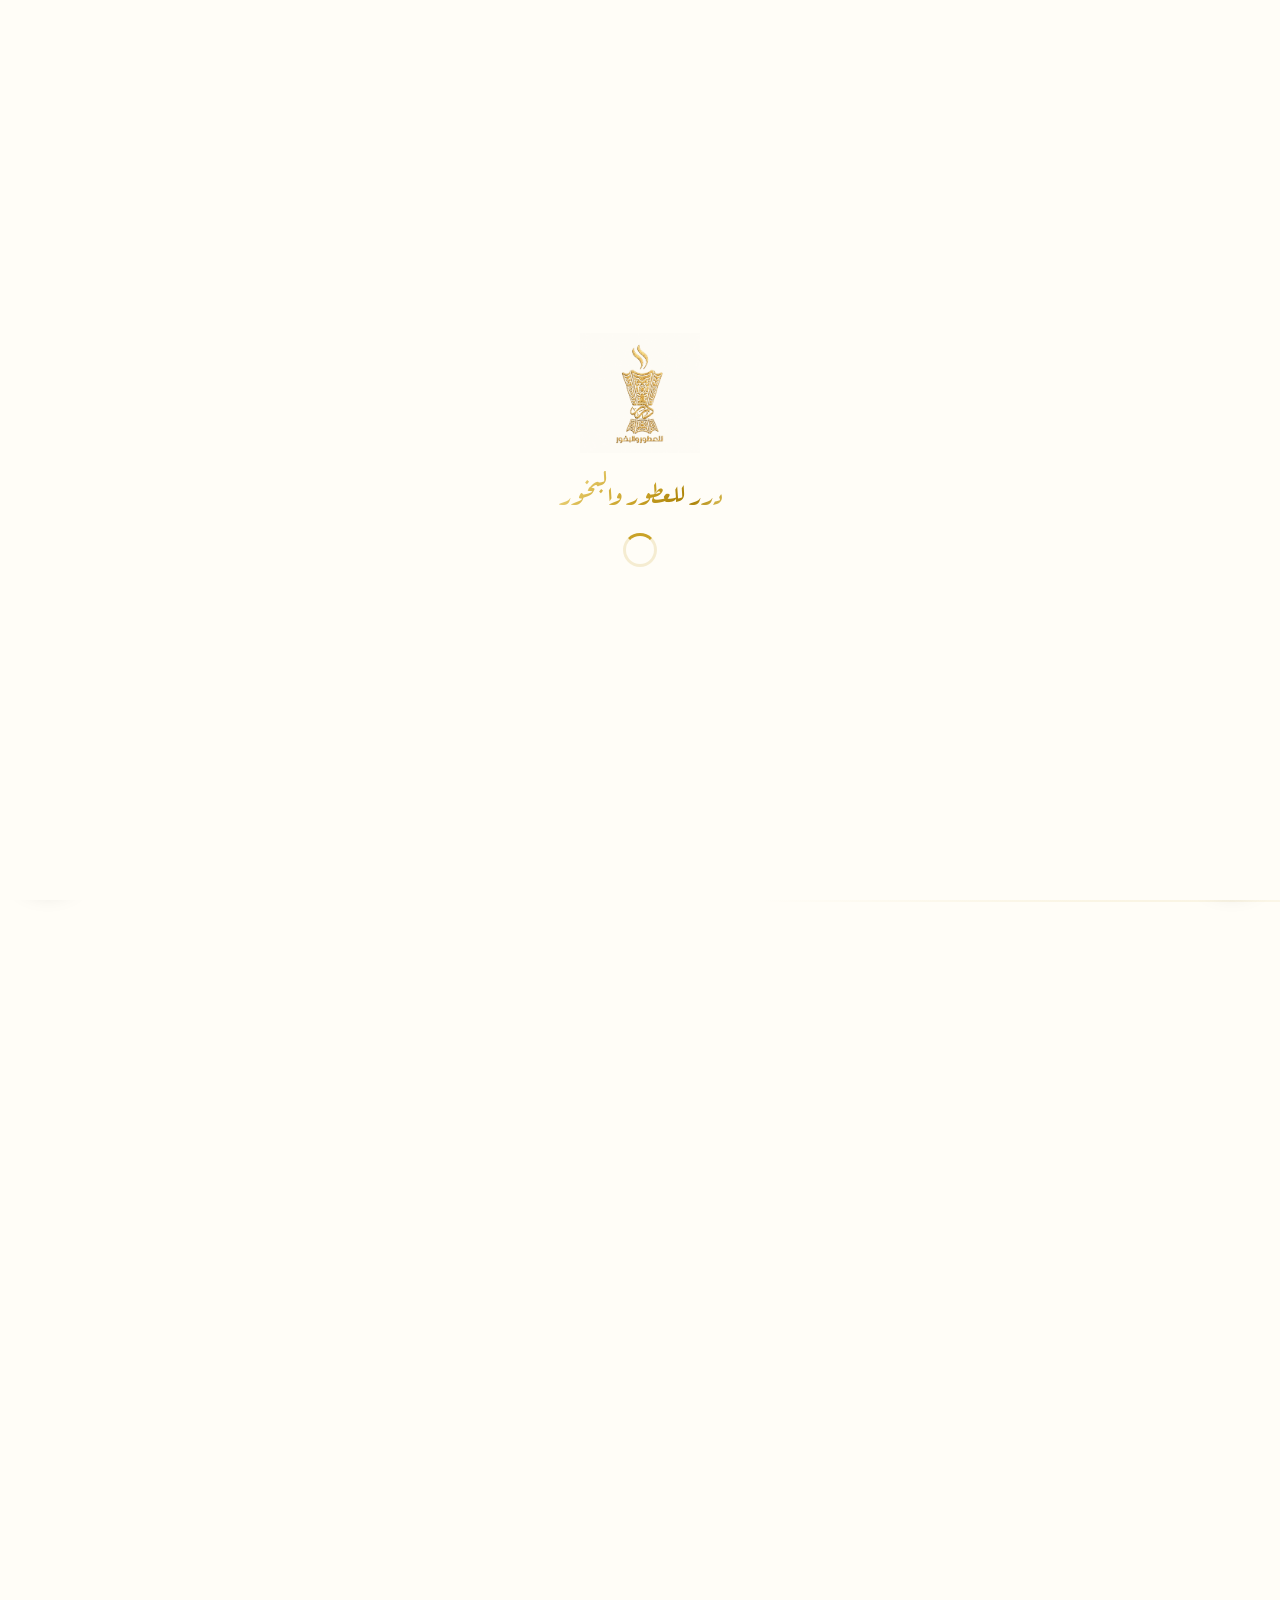
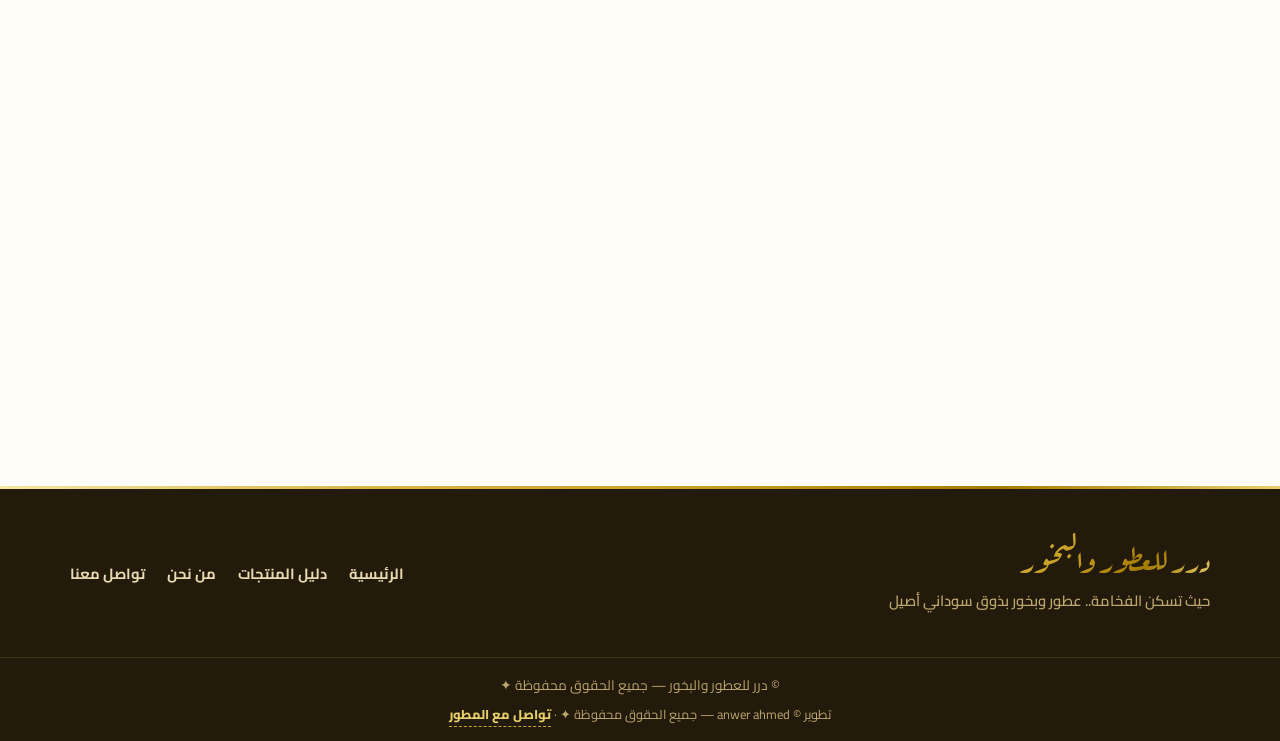
==== commit 8385a2e5: "Remove search section from index.html Removed the search section from the index.html file." ====
--- a/index.html
+++ b/index.html
@@ -70,27 +70,10 @@
         <circle cx="106" cy="12" r="2.6" fill="url(#goldGrad)"/><circle cx="154" cy="12" r="2.6" fill="url(#goldGrad)"/>
       </svg>
       <p class="hero-tag">فخامة سودانية أصيلة.. عطور، بخور، دلكة ومخمريات تليق بكم</p>
-      <a href="#catalog" class="btn btn-gold hero-cta">تصفح دليل المنتجات ✦</a>
     </div>
-    <a href="#searchSection" class="scroll-hint" aria-label="انتقل للأسفل">
+    <a href="#catalog" class="scroll-hint" aria-label="انتقل للأسفل">
       <svg viewBox="0 0 24 24"><path d="M6 9l6 6 6-6"/></svg>
     </a>
-  </section>
-
-  <!-- Search -->
-  <section id="searchSection" class="container search-section fade-section">
-    <div class="search-wrap">
-      <svg class="search-icon" viewBox="0 0 24 24" aria-hidden="true"><circle cx="11" cy="11" r="7"/><path d="M21 21l-4.3-4.3"/></svg>
-      <input type="search" id="searchInput" placeholder="ابحث عن منتج، فئة، حجم، وزن أو سعر.. مثال: محلب، 10 مل، 500 جرام، 600" autocomplete="off" aria-label="بحث في المنتجات">
-      <button id="searchClear" class="search-clear" type="button" aria-label="مسح البحث" hidden>✕</button>
-    </div>
-    <div class="search-examples" aria-label="أمثلة بحث">
-      <span>جرّب:</span>
-      <button type="button" class="example-chip" data-q="محلب">محلب</button>
-      <button type="button" class="example-chip" data-q="10 مل">10 مل</button>
-      <button type="button" class="example-chip" data-q="500 جرام">500 جرام</button>
-      <button type="button" class="example-chip" data-q="600">600</button>
-    </div>
   </section>
 
   <!-- Catalog -->
--- a/style.css
+++ b/style.css
@@ -115,7 +115,6 @@
 .search-examples{display:flex;gap:10px;justify-content:center;align-items:center;flex-wrap:wrap;margin-top:16px;color:var(--muted);font-size:.9rem;font-weight:700}
 .example-chip{padding:6px 16px;border-radius:999px;border:1.5px dashed var(--line);background:transparent;color:var(--muted);font-weight:700;transition:all .3s}
 .example-chip:hover{border-color:var(--gold-3);color:var(--gold-4);transform:translateY(-2px)}
-.result-count{margin-top:12px;font-weight:700;color:var(--gold-4);min-height:1.6em}
 
 /* ---------- Section head & Chips ---------- */
 .section-head{display:flex;align-items:center;justify-content:center;gap:18px;margin:70px 0 30px}
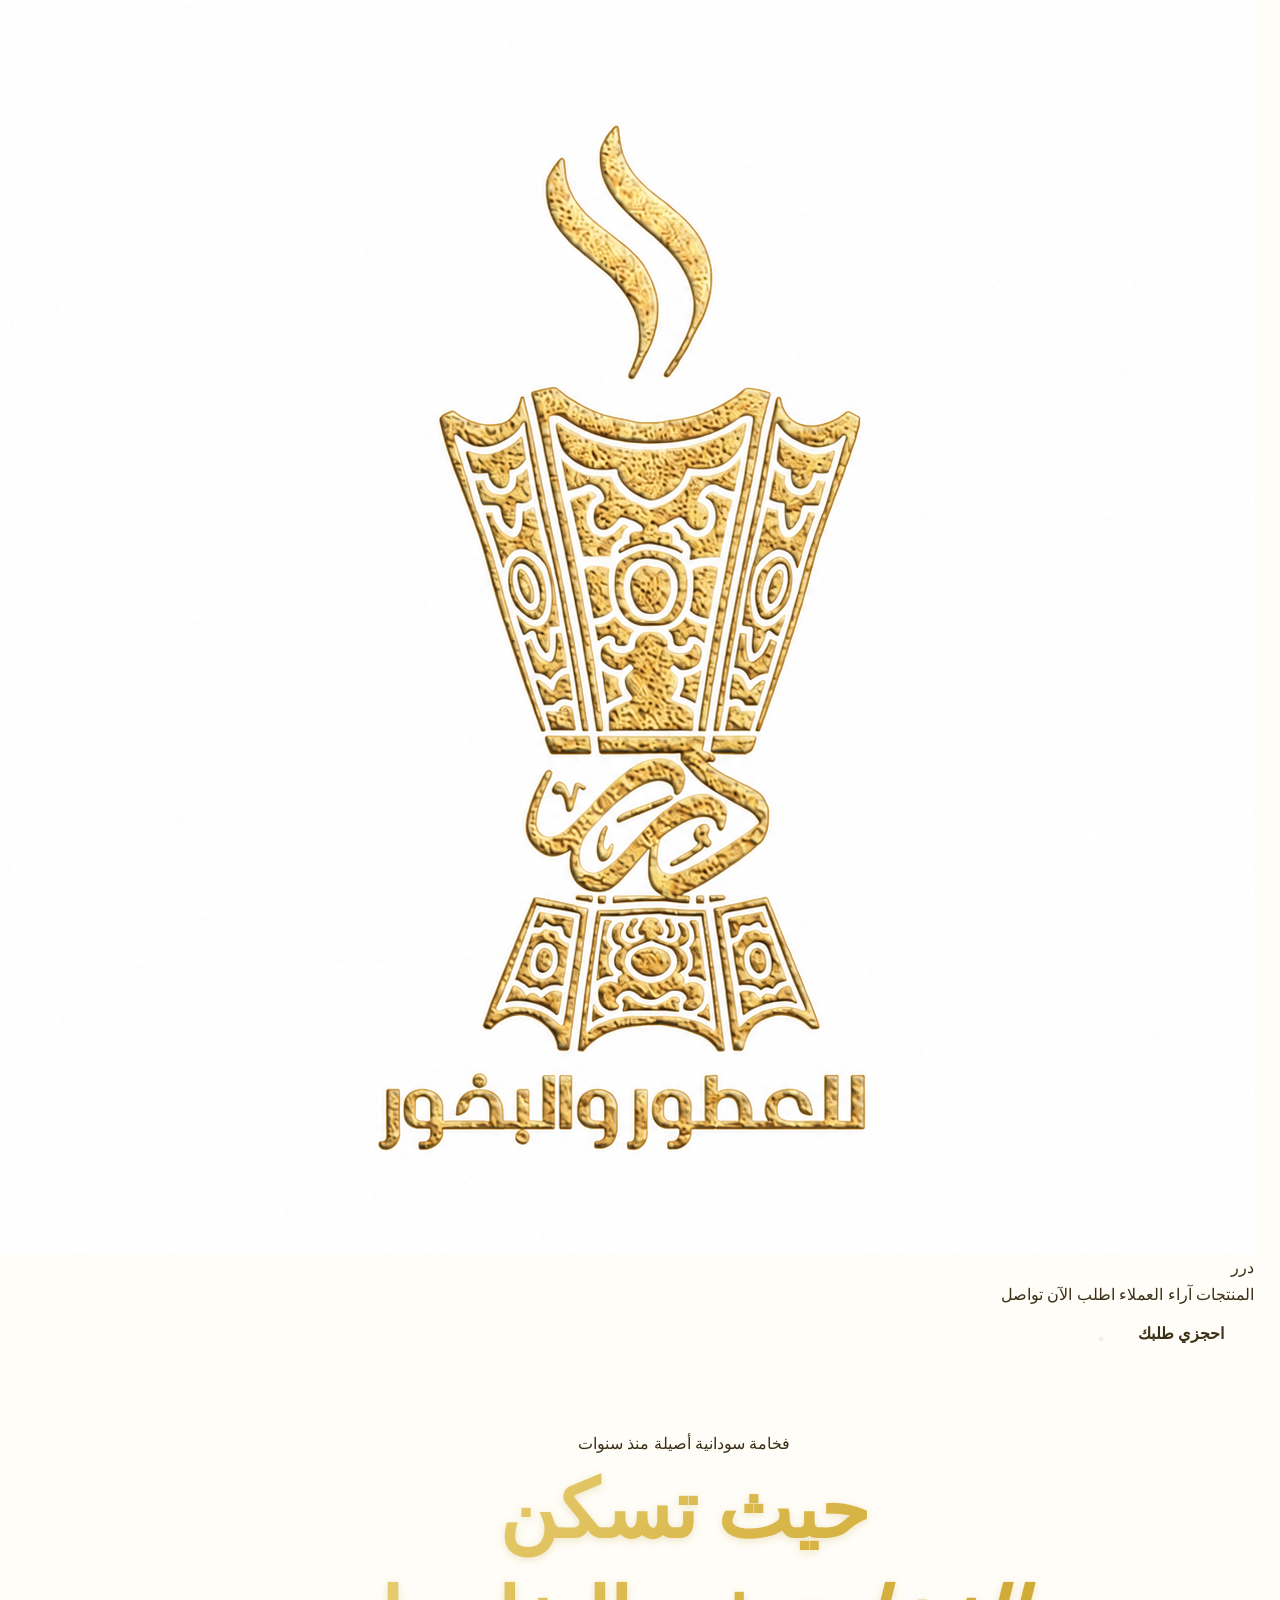
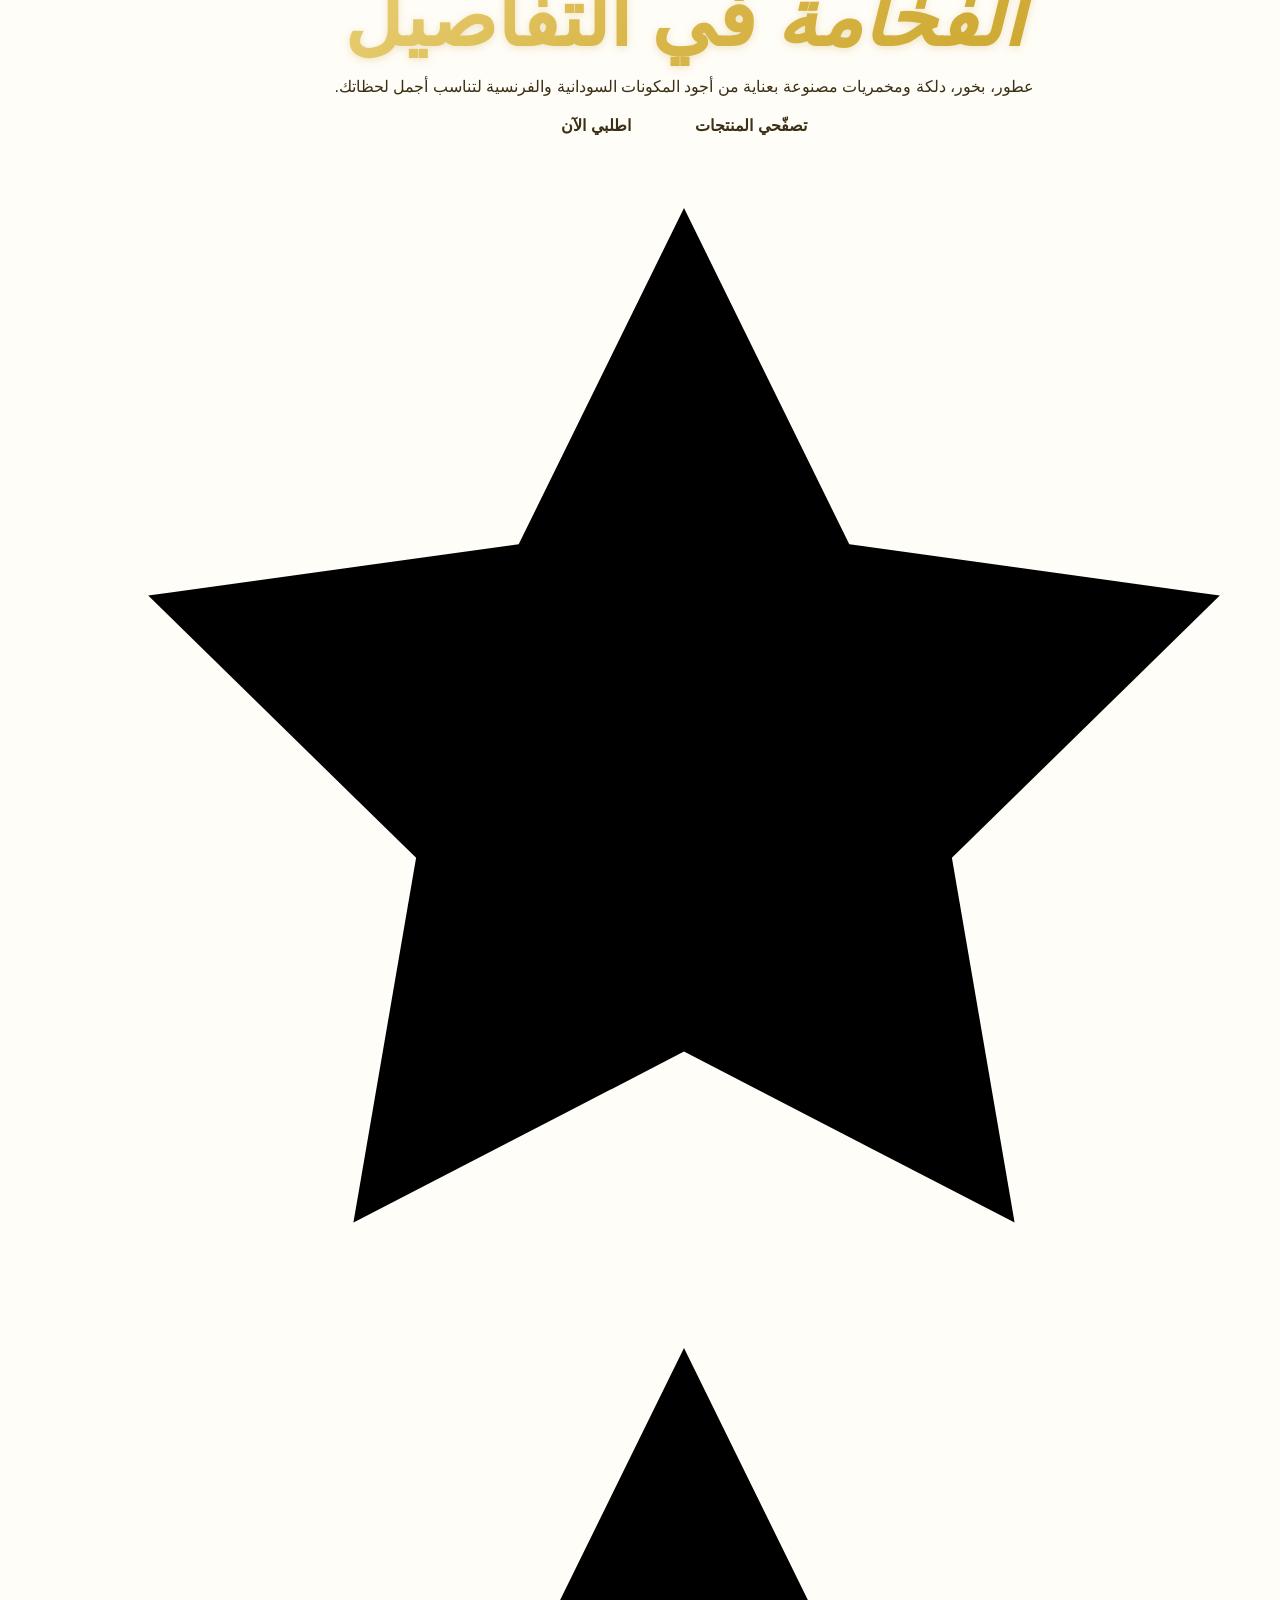
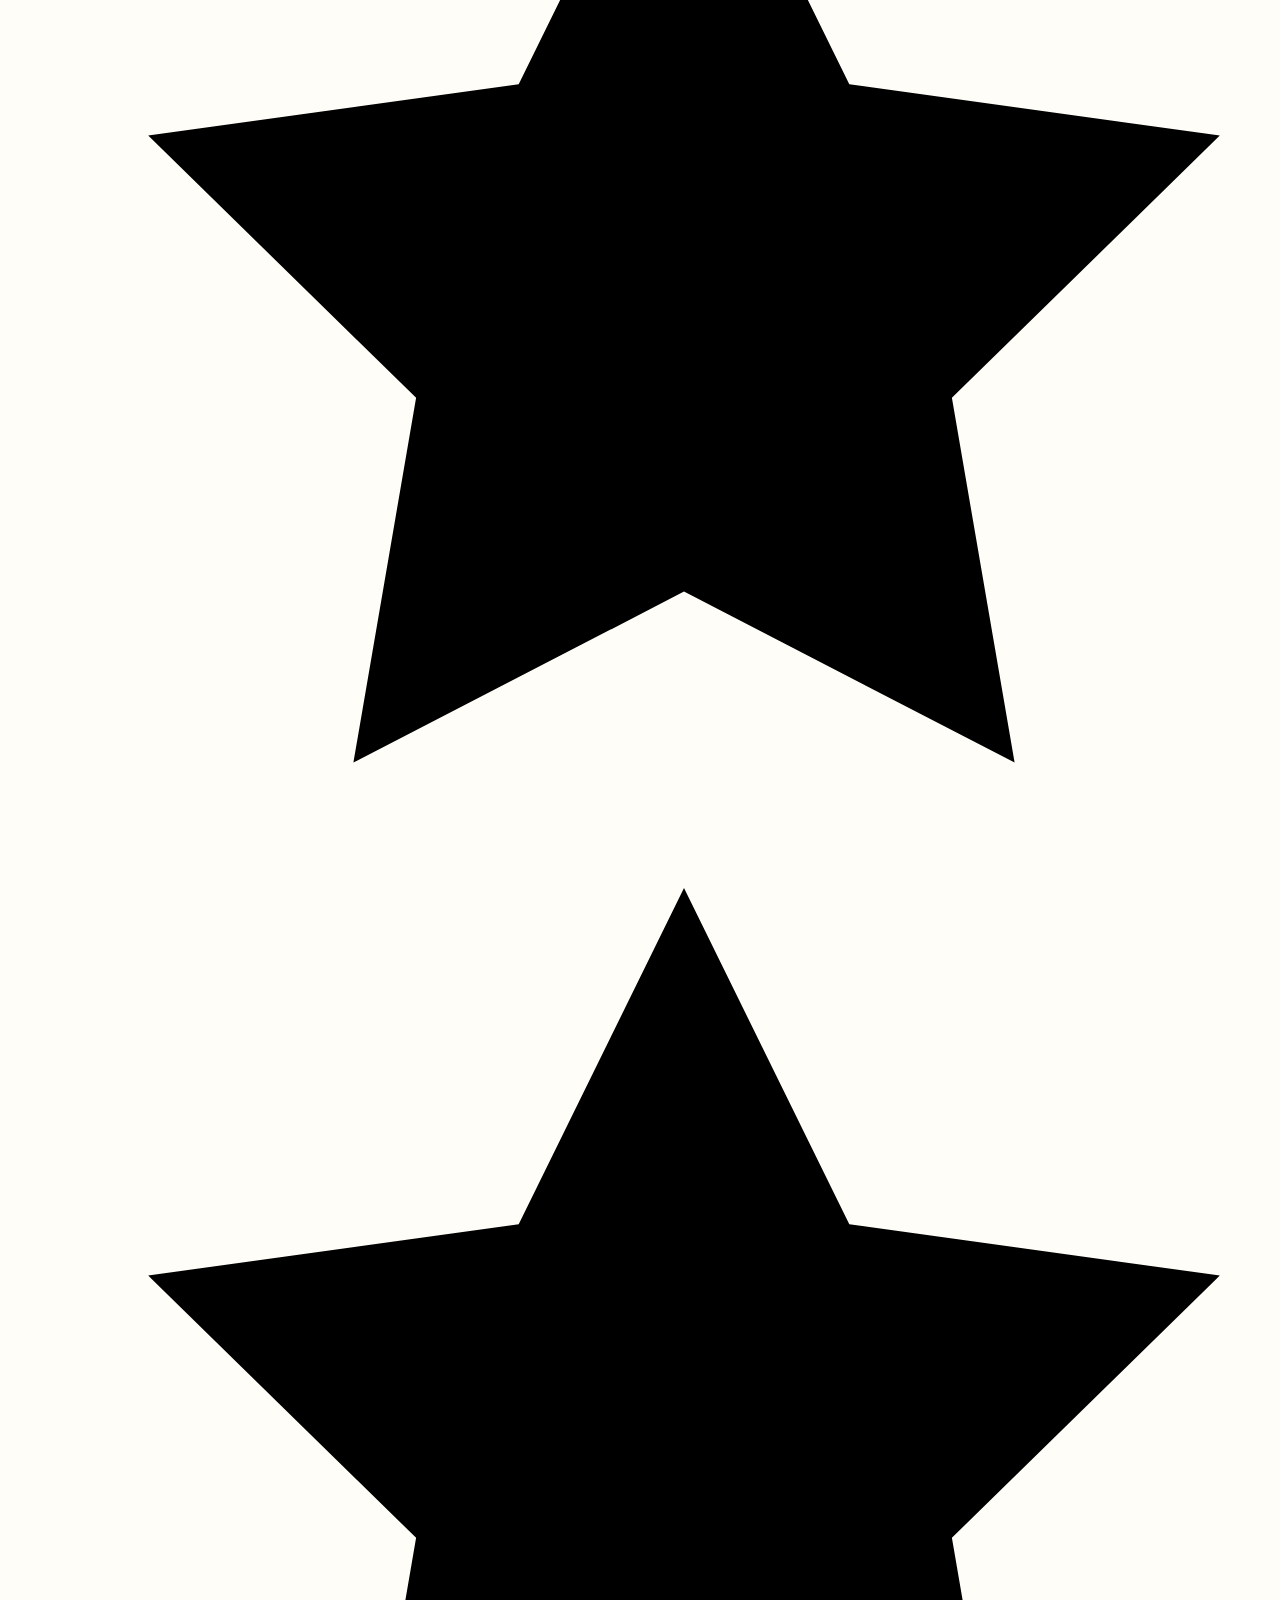
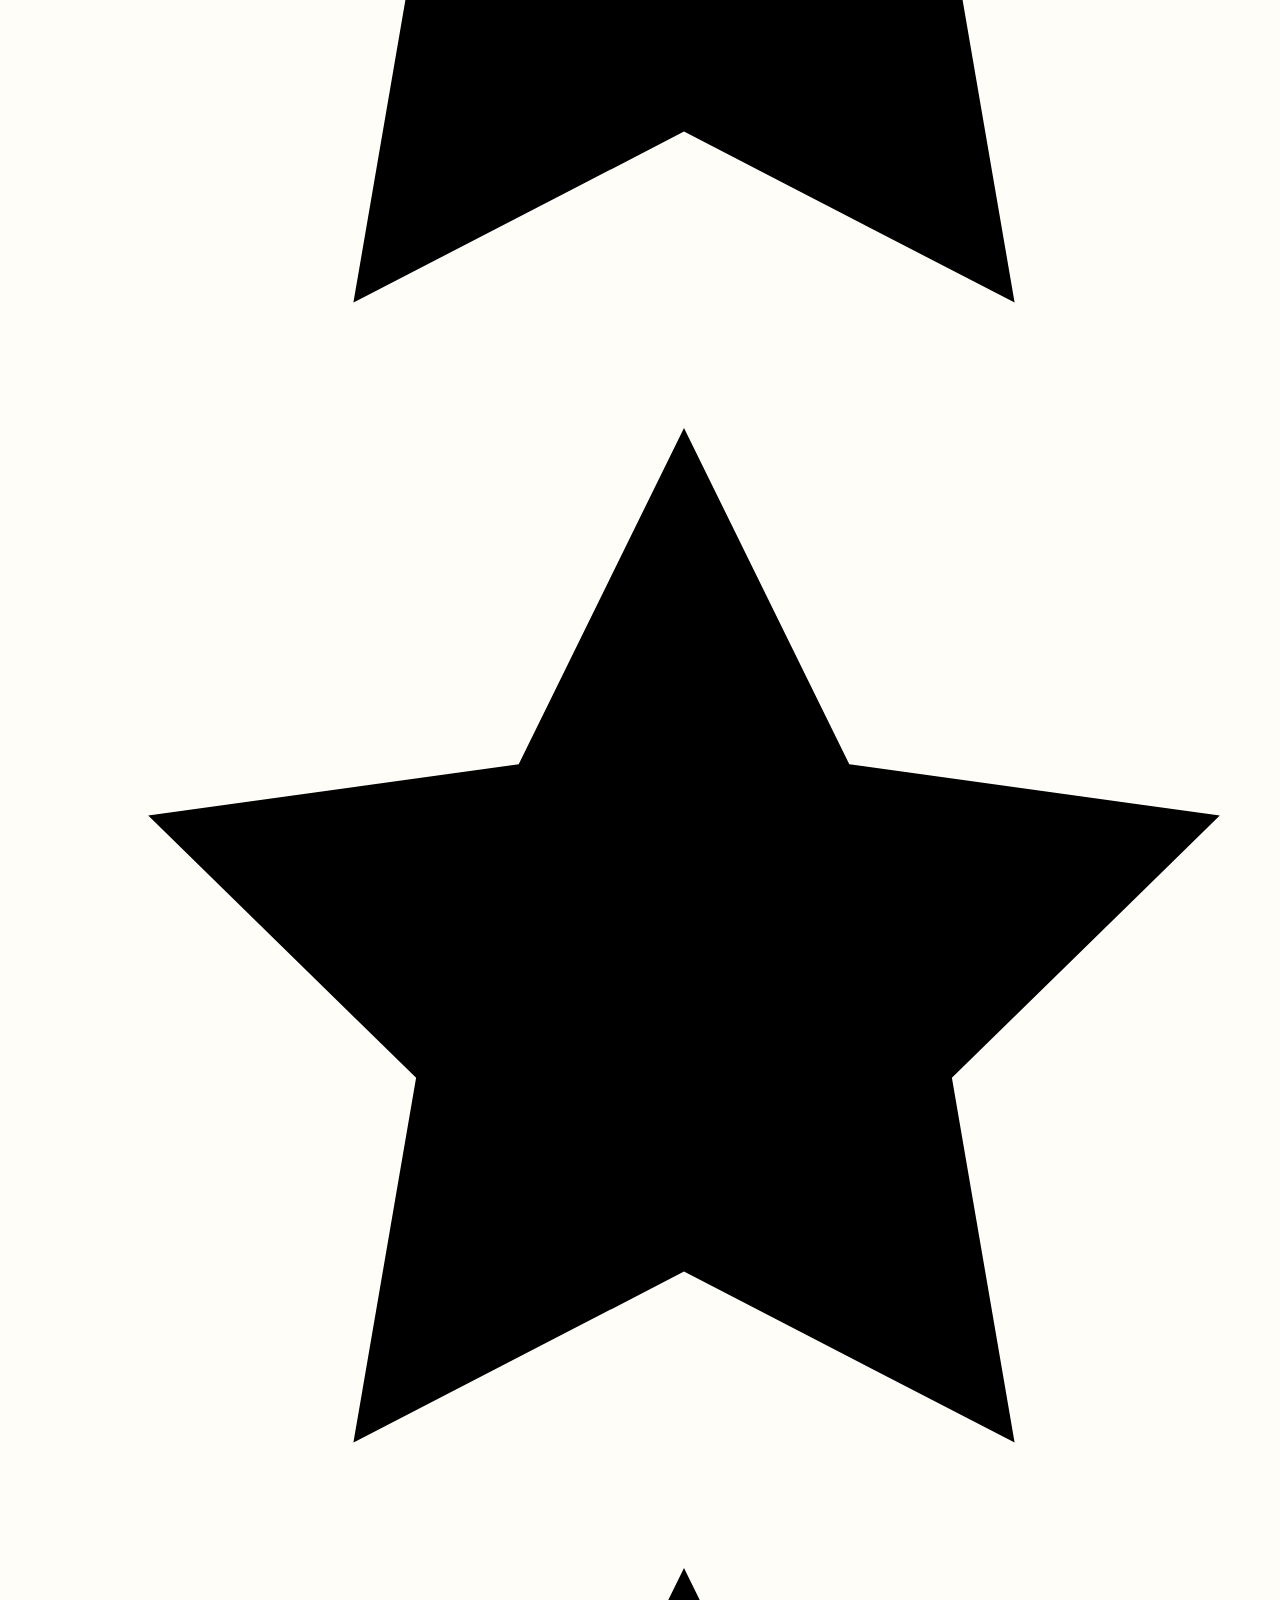
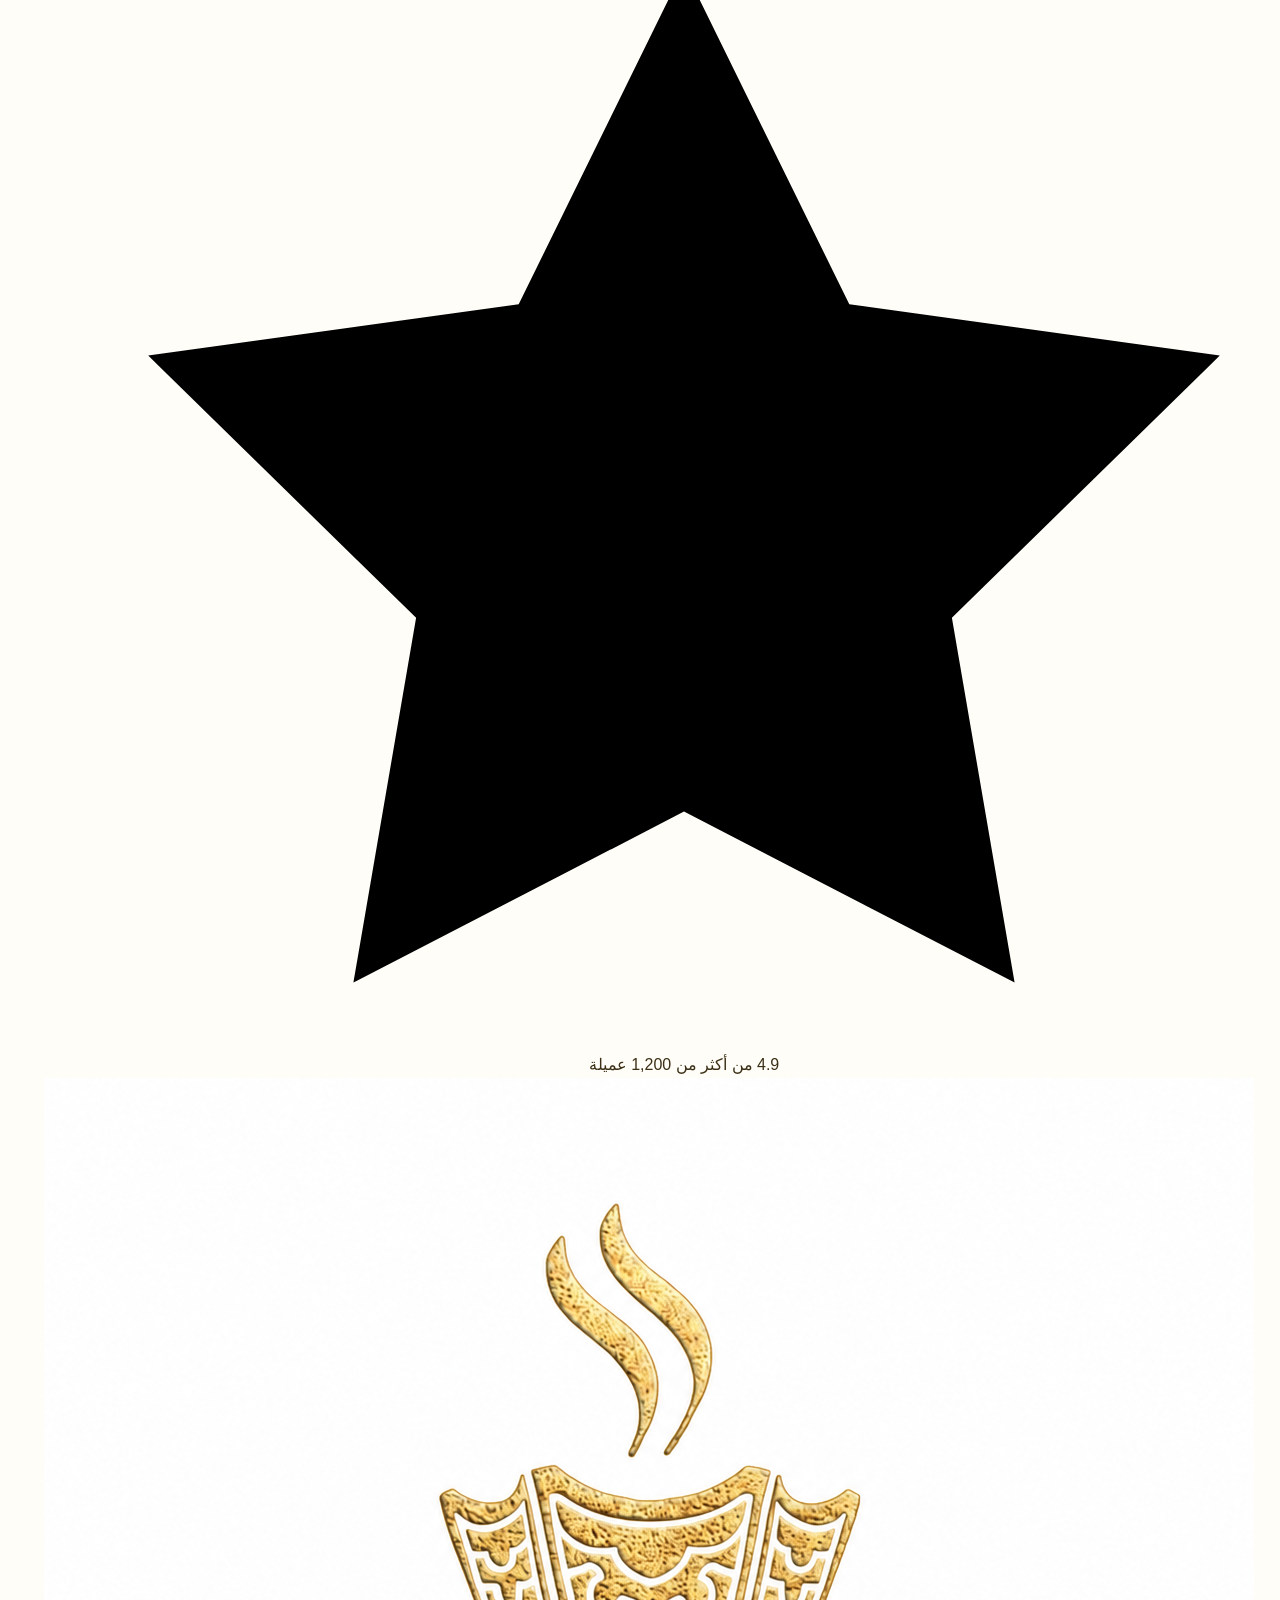
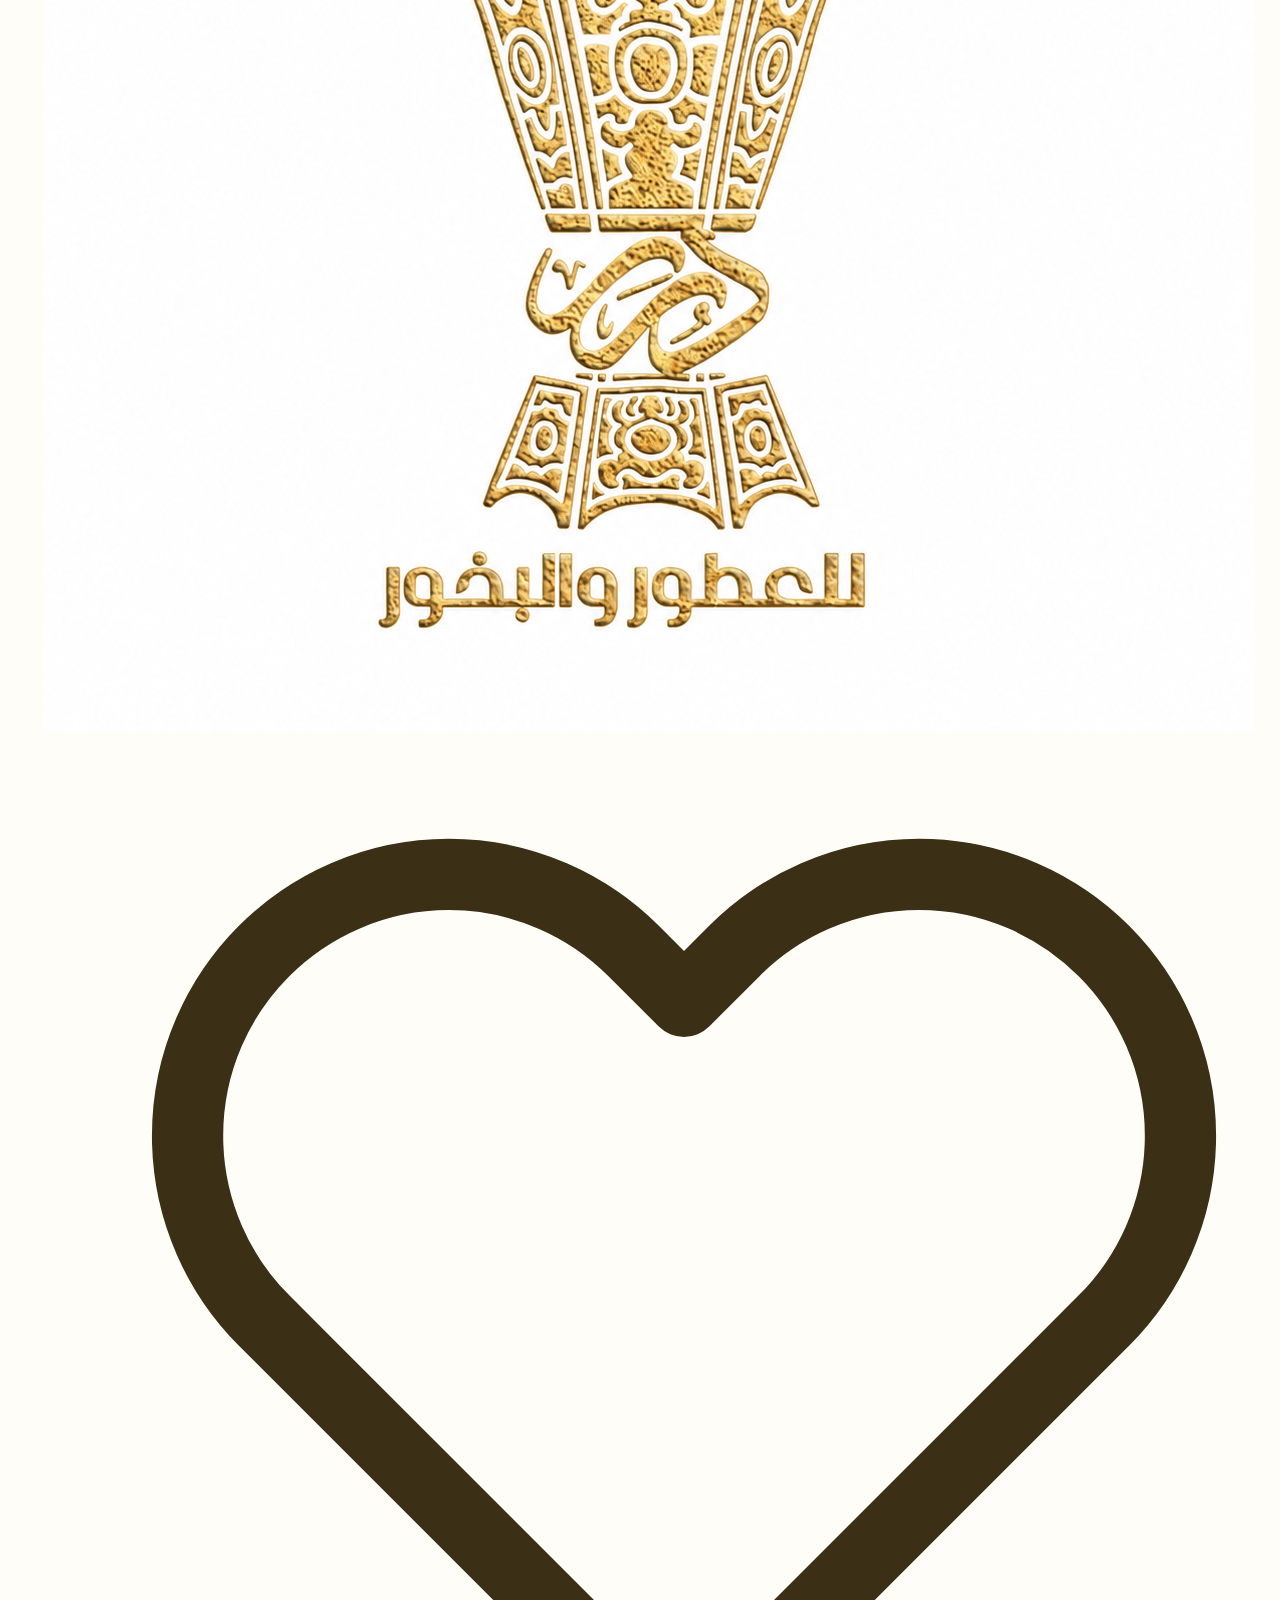
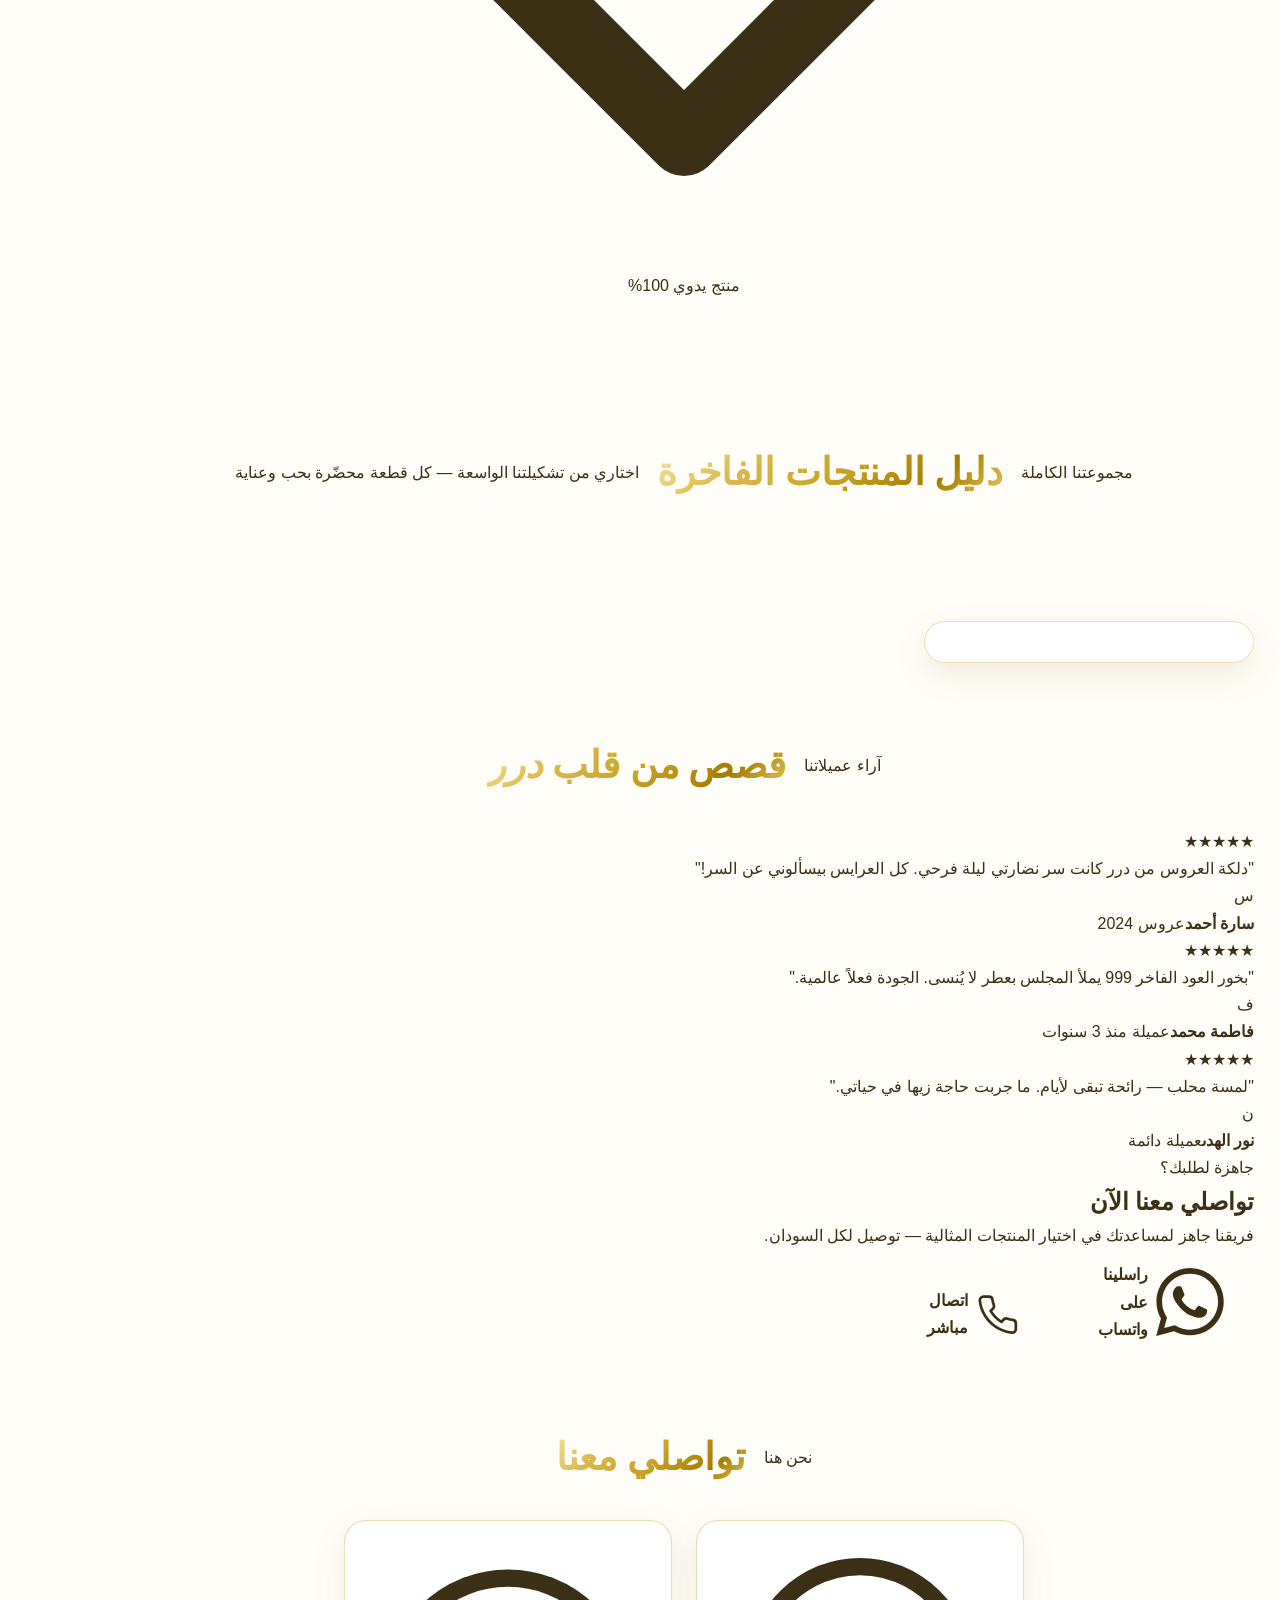
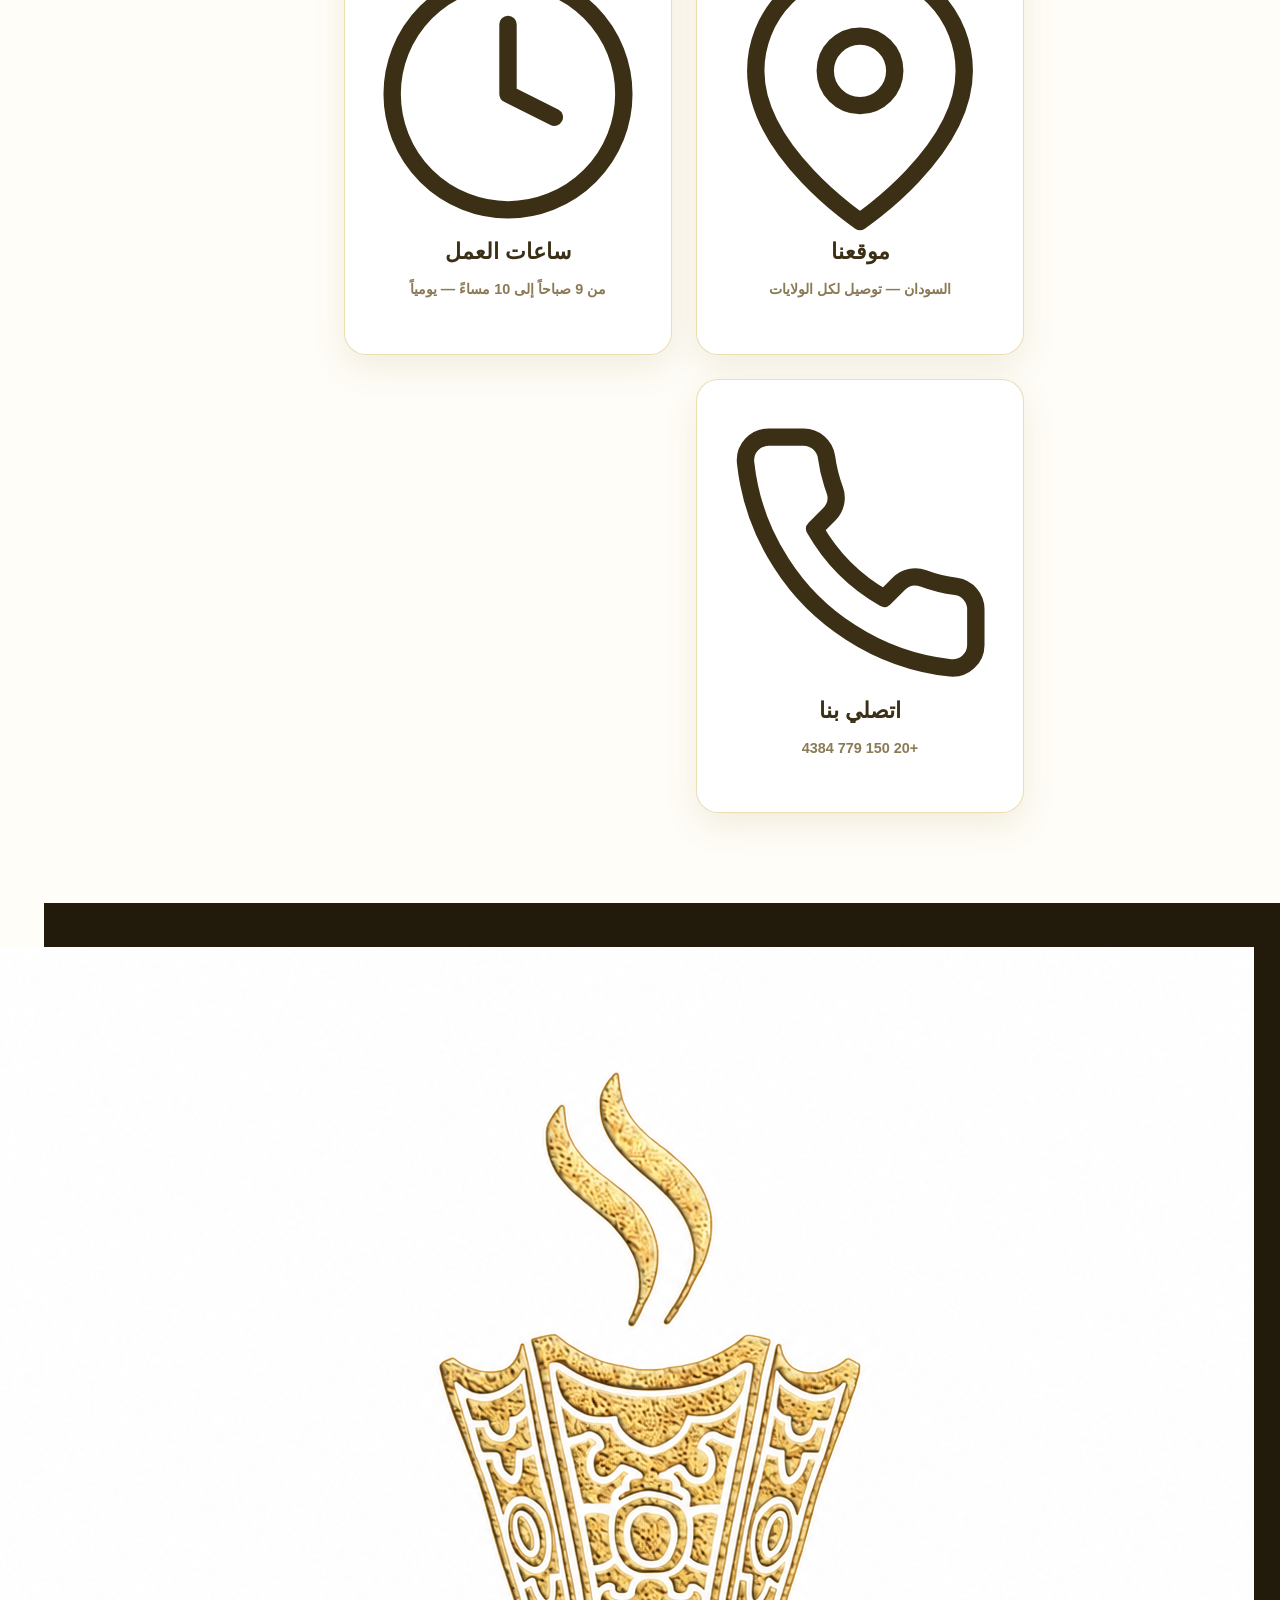
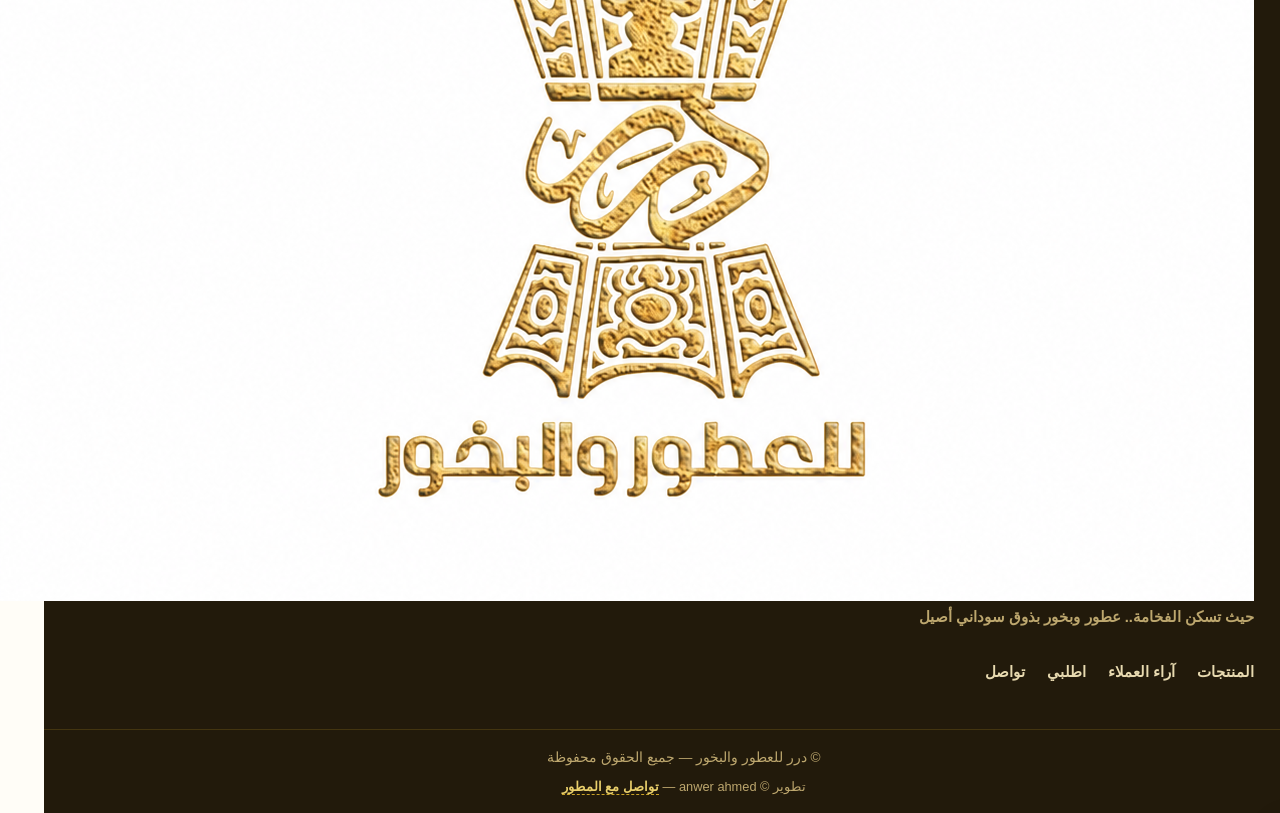
==== commit 82673f05: "Update print statement from 'Hello' to 'Goodbye'" ====
--- a/index.html
+++ b/index.html
@@ -1,175 +1,216 @@
 <!DOCTYPE html>
-<html lang="ar" dir="rtl" data-theme="light">
+<html lang="ar" dir="rtl">
 <head>
 <meta charset="UTF-8">
 <meta name="viewport" content="width=device-width, initial-scale=1">
-<title>درر للعطور والبخور | عطور وبخور سودانية فاخرة</title>
-<meta name="description" content="درر للعطور والبخور — خمرة سودانية، عطور فرنسية، دلكة، بخور، مرشات ومخمريات فاخرة. تصفح دليل المنتجات الكامل بالأسعار.">
-<meta name="keywords" content="درر, عطور, بخور, خمرة, دلكة, مخمرية, مرشات, عود, مسك, السودان">
-<meta property="og:title" content="درر للعطور والبخور">
-<meta property="og:description" content="دليل منتجات درر للعطور والبخور — فخامة سودانية أصيلة.">
-<meta property="og:type" content="website">
-<meta name="theme-color" content="#c9a227">
+<title>درر للعطور والبخور — فخامة سودانية أصيلة</title>
+<meta name="description" content="درر للعطور والبخور — خمرة سودانية، عطور فرنسية، دلكة، بخور، مرشات ومخمريات فاخرة.">
+<meta name="theme-color" content="#E8B4B8">
 <link rel="icon" type="image/png" href="logo.png">
 <link rel="preconnect" href="https://fonts.googleapis.com">
 <link rel="preconnect" href="https://fonts.gstatic.com" crossorigin>
-<link href="https://fonts.googleapis.com/css2?family=Aref+Ruqaa:wght@400;700&family=Cairo:wght@400;600;700;800&display=swap" rel="stylesheet">
+<link href="https://fonts.googleapis.com/css2?family=Cormorant+Garamond:wght@400;500;600;700&family=Montserrat:wght@300;400;500;600;700&display=swap" rel="stylesheet">
 <link rel="stylesheet" href="style.css">
-<script type="application/ld+json">
-{"@context":"https://schema.org","@type":"LocalBusiness","name":"درر للعطور والبخور","description":"عطور وبخور سودانية فاخرة"}
-</script>
 </head>
 <body>
 
-<svg width="0" height="0" style="position:absolute" aria-hidden="true">
-  <defs>
-    <linearGradient id="goldGrad" x1="0" y1="0" x2="1" y2="1">
-      <stop offset="0" stop-color="#f7e7a0"/><stop offset=".45" stop-color="#c9a227"/>
-      <stop offset=".75" stop-color="#a67c00"/><stop offset="1" stop-color="#e9cf6b"/>
-    </linearGradient>
-  </defs>
-</svg>
-
-<!-- Loading -->
-<div id="loader" role="status" aria-label="جارٍ التحميل">
-  <img src="logo.png" alt="درر للعطور والبخور" class="loader-crest">
-  <p class="loader-brand">درر للعطور والبخور</p>
-  <span class="loader-ring" aria-hidden="true"></span>
-</div>
-
-<!-- Header -->
-<header id="siteHeader">
-  <div class="container header-inner">
-    <a href="#home" class="brand">
-      <img src="logo.png" alt="" class="brand-crest">
-      <span class="brand-name">درر <small>للعطور والبخور</small></span>
+<!-- Navigation -->
+<nav class="nav">
+  <div class="container nav-inner">
+    <a href="#" class="logo">
+      <img src="logo.png" alt="">
+      <span>درر</span>
     </a>
-    <nav class="main-nav" aria-label="التنقل الرئيسي">
-      <a href="#home">الرئيسية</a>
-      <a href="#catalog">دليل المنتجات</a>
-      <a href="#about">من نحن</a>
-      <a href="#contact">تواصل معنا</a>
-    </nav>
-    <button id="themeToggle" class="icon-btn" type="button" aria-label="تبديل الوضع الليلي">
-      <svg class="ic-moon" viewBox="0 0 24 24"><path d="M21 12.79A9 9 0 1 1 11.21 3 7 7 0 0 0 21 12.79z"/></svg>
-      <svg class="ic-sun" viewBox="0 0 24 24"><circle cx="12" cy="12" r="5"/><path d="M12 1v3M12 20v3M4.2 4.2l2.1 2.1M17.7 17.7l2.1 2.1M1 12h3M20 12h3M4.2 19.8l2.1-2.1M17.7 6.3l2.1-2.1"/></svg>
+    <div class="nav-links">
+      <a href="#services">المنتجات</a>
+      <a href="#testimonials">آراء العملاء</a>
+      <a href="#booking">اطلب الآن</a>
+      <a href="#contact">تواصل</a>
+    </div>
+    <a href="#booking" class="btn btn-nav">احجزي طلبك</a>
+    <button class="mobile-toggle" aria-label="القائمة" id="mobileToggle">
+      <svg viewBox="0 0 24 24" fill="none" stroke="currentColor" stroke-width="2" stroke-linecap="round"><line x1="3" y1="6" x2="21" y2="6"/><line x1="3" y1="12" x2="21" y2="12"/><line x1="3" y1="18" x2="21" y2="18"/></svg>
     </button>
   </div>
-</header>
-
-<main>
-  <!-- Hero -->
-  <section id="home" class="hero">
-    <div id="particles" aria-hidden="true"></div>
+</nav>
+
+<!-- Hero -->
+<section class="hero">
+  <div class="hero-bg-blob"></div>
+  <div class="container hero-grid">
     <div class="hero-content">
-      <img src="logo.png" alt="شعار درر للعطور والبخور" class="hero-crest">
-      <h1 class="hero-title">درر للعطور والبخور</h1>
-      <svg class="ornament" viewBox="0 0 260 24" aria-hidden="true">
-        <path d="M0 12h96M164 12h260" stroke="url(#goldGrad)" stroke-width="1.4"/>
-        <path d="M130 2l9 10-9 10-9-10z" fill="url(#goldGrad)"/>
-        <circle cx="106" cy="12" r="2.6" fill="url(#goldGrad)"/><circle cx="154" cy="12" r="2.6" fill="url(#goldGrad)"/>
-      </svg>
-      <p class="hero-tag">فخامة سودانية أصيلة.. عطور، بخور، دلكة ومخمريات تليق بكم</p>
-    </div>
-    <a href="#catalog" class="scroll-hint" aria-label="انتقل للأسفل">
-      <svg viewBox="0 0 24 24"><path d="M6 9l6 6 6-6"/></svg>
-    </a>
-  </section>
-
-  <!-- Catalog -->
-  <section id="catalog" class="container catalog-section">
-    <div class="section-head fade-section">
-      <svg class="ornament" viewBox="0 0 260 24" aria-hidden="true"><path d="M0 12h96M164 12h260" stroke="url(#goldGrad)" stroke-width="1.4"/><path d="M130 2l9 10-9 10-9-10z" fill="url(#goldGrad)"/><circle cx="106" cy="12" r="2.6" fill="url(#goldGrad)"/><circle cx="154" cy="12" r="2.6" fill="url(#goldGrad)"/></svg>
-      <h2>دليل المنتجات</h2>
-      <svg class="ornament" viewBox="0 0 260 24" aria-hidden="true"><path d="M0 12h96M164 12h260" stroke="url(#goldGrad)" stroke-width="1.4"/><path d="M130 2l9 10-9 10-9-10z" fill="url(#goldGrad)"/><circle cx="106" cy="12" r="2.6" fill="url(#goldGrad)"/><circle cx="154" cy="12" r="2.6" fill="url(#goldGrad)"/></svg>
-    </div>
-
-    <div id="chips" class="chips fade-section" role="group" aria-label="تصفية حسب الفئة"></div>
-
-    <!-- كاروسيل الأقسام -->
-    <div class="carousel-wrap fade-section">
+      <span class="eyebrow">فخامة سودانية أصيلة منذ سنوات</span>
+      <h1 class="hero-title">حيث تسكن<br><em>الفخامة</em> في التفاصيل</h1>
+      <p class="hero-lead">عطور، بخور، دلكة ومخمريات مصنوعة بعناية من أجود المكونات السودانية والفرنسية لتناسب أجمل لحظاتك.</p>
+      <div class="hero-cta">
+        <a href="#services" class="btn btn-primary">تصفّحي المنتجات</a>
+        <a href="#booking" class="btn btn-ghost">اطلبي الآن</a>
+      </div>
+      <div class="hero-trust">
+        <div class="rating">
+          <svg viewBox="0 0 20 20"><path d="M10 1l2.9 5.9 6.5.9-4.7 4.6 1.1 6.4L10 15.8l-5.8 3 1.1-6.4L.6 7.8l6.5-.9z"/></svg>
+          <svg viewBox="0 0 20 20"><path d="M10 1l2.9 5.9 6.5.9-4.7 4.6 1.1 6.4L10 15.8l-5.8 3 1.1-6.4L.6 7.8l6.5-.9z"/></svg>
+          <svg viewBox="0 0 20 20"><path d="M10 1l2.9 5.9 6.5.9-4.7 4.6 1.1 6.4L10 15.8l-5.8 3 1.1-6.4L.6 7.8l6.5-.9z"/></svg>
+          <svg viewBox="0 0 20 20"><path d="M10 1l2.9 5.9 6.5.9-4.7 4.6 1.1 6.4L10 15.8l-5.8 3 1.1-6.4L.6 7.8l6.5-.9z"/></svg>
+          <svg viewBox="0 0 20 20"><path d="M10 1l2.9 5.9 6.5.9-4.7 4.6 1.1 6.4L10 15.8l-5.8 3 1.1-6.4L.6 7.8l6.5-.9z"/></svg>
+        </div>
+        <span>4.9 من أكثر من 1,200 عميلة</span>
+      </div>
+    </div>
+    <div class="hero-visual">
+      <div class="hero-blob"></div>
+      <img src="logo.png" alt="شعار درر" class="hero-logo">
+      <div class="hero-badge">
+        <svg viewBox="0 0 24 24" fill="none" stroke="currentColor" stroke-width="1.5" stroke-linecap="round" stroke-linejoin="round"><path d="M20.84 4.61a5.5 5.5 0 0 0-7.78 0L12 5.67l-1.06-1.06a5.5 5.5 0 0 0-7.78 7.78l1.06 1.06L12 21.23l7.78-7.78 1.06-1.06a5.5 5.5 0 0 0 0-7.78z"/></svg>
+        <span>منتج يدوي 100%</span>
+      </div>
+    </div>
+  </div>
+</section>
+
+<!-- Services / Products Catalog -->
+<section id="services" class="services">
+  <div class="container">
+    <div class="section-head">
+      <span class="eyebrow">مجموعتنا الكاملة</span>
+      <h2>دليل المنتجات الفاخرة</h2>
+      <p class="section-lead">اختاري من تشكيلتنا الواسعة — كل قطعة محضّرة بحب وعناية</p>
+    </div>
+
+    <div id="chips" class="chips" role="group" aria-label="تصفية حسب الفئة"></div>
+
+    <!-- Carousel -->
+    <div class="carousel-wrap">
       <div id="catCarousel" class="cat-carousel" aria-label="أقسام المنتجات"></div>
-      <p class="carousel-hint">✦ اسحب يمين أو يسار لاستعراض الأقسام ✦</p>
-    </div>
-
-    <div class="catalog-layout fade-section" id="catalogLayout">
+      <p class="carousel-hint">اسحبي يمين أو يسار لاستعراض الأقسام</p>
+    </div>
+
+    <div class="catalog-layout" id="catalogLayout">
       <aside class="catalog-index" id="catalogIndex" aria-label="قائمة المنتجات"></aside>
       <div class="catalog-detail" id="catalogDetail" aria-live="polite"></div>
     </div>
 
     <div id="empty" class="empty" hidden>
-      <span class="empty-star">✦</span>
-      <p>لا توجد نتائج مطابقة لبحثك</p>
-      <button id="resetFilters" class="btn btn-outline" type="button">عرض كل المنتجات</button>
-    </div>
-  </section>
-
-  <!-- About -->
-  <section id="about" class="container about fade-section">
-    <div class="about-frame">
-      <h2>عن درر</h2>
-      <p>في «درر للعطور والبخور» نصنع الفخامة من تفاصيل صغيرة: خلطات سودانية أصيلة، عطور فرنسية راقية، دلكة وبخور ومخمريات تُحضَّر بعناية لتناسب أجمل مناسباتكم.</p>
-      <ul class="features">
-        <li><span>✦</span> منتجات أصلية بجودة فاخرة</li>
-        <li><span>✦</span> أحجام وأوزان تناسب الجميع</li>
-        <li><span>✦</span> تغليف أنيق يليق بالإهداء</li>
-      </ul>
-    </div>
-  </section>
-
-  <!-- Contact -->
-  <section id="contact" class="container contact fade-section">
-    <div class="section-head"><h2>تواصل معنا</h2></div>
+      <svg viewBox="0 0 24 24" fill="none" stroke="currentColor" stroke-width="1.5"><circle cx="11" cy="11" r="8"/><path d="M21 21l-4.35-4.35"/></svg>
+      <p>لا توجد منتجات في هذه الفئة</p>
+      <button id="resetFilters" class="btn btn-ghost">عرض كل المنتجات</button>
+    </div>
+  </div>
+</section>
+
+<!-- Testimonials -->
+<section id="testimonials" class="testimonials">
+  <div class="container">
+    <div class="section-head">
+      <span class="eyebrow">آراء عميلاتنا</span>
+      <h2>قصص من قلب <em>درر</em></h2>
+    </div>
+    <div class="testimonials-grid">
+      <div class="testimonial-card">
+        <div class="stars">★★★★★</div>
+        <p>"دلكة العروس من درر كانت سر نضارتي ليلة فرحي. كل العرايس بيسألوني عن السر!"</p>
+        <div class="author">
+          <div class="author-avatar">س</div>
+          <div><strong>سارة أحمد</strong><span>عروس 2024</span></div>
+        </div>
+      </div>
+      <div class="testimonial-card">
+        <div class="stars">★★★★★</div>
+        <p>"بخور العود الفاخر 999 يملأ المجلس بعطر لا يُنسى. الجودة فعلاً عالمية."</p>
+        <div class="author">
+          <div class="author-avatar">ف</div>
+          <div><strong>فاطمة محمد</strong><span>عميلة منذ 3 سنوات</span></div>
+        </div>
+      </div>
+      <div class="testimonial-card">
+        <div class="stars">★★★★★</div>
+        <p>"لمسة محلب — رائحة تبقى لأيام. ما جربت حاجة زيها في حياتي."</p>
+        <div class="author">
+          <div class="author-avatar">ن</div>
+          <div><strong>نور الهدى</strong><span>عميلة دائمة</span></div>
+        </div>
+      </div>
+    </div>
+  </div>
+</section>
+
+<!-- Booking CTA -->
+<section id="booking" class="booking">
+  <div class="container booking-card">
+    <div class="booking-decor"></div>
+    <div class="booking-content">
+      <span class="eyebrow">جاهزة لطلبك؟</span>
+      <h2>تواصلي معنا الآن</h2>
+      <p>فريقنا جاهز لمساعدتك في اختيار المنتجات المثالية — توصيل لكل السودان.</p>
+      <div class="booking-cta">
+        <a id="waMain" href="#" target="_blank" rel="noopener" class="btn btn-primary btn-lg">
+          <svg viewBox="0 0 24 24" fill="currentColor"><path d="M17.47 14.38c-.3-.15-1.76-.87-2.03-.97-.27-.1-.47-.15-.67.15-.2.3-.77.97-.94 1.17-.17.2-.35.22-.64.07-.3-.15-1.26-.46-2.4-1.47-.88-.79-1.48-1.76-1.65-2.06-.17-.3-.02-.46.13-.6.13-.14.3-.35.44-.52.15-.18.2-.3.3-.5.1-.2.05-.37-.02-.52-.08-.15-.67-1.61-.92-2.2-.24-.58-.49-.5-.67-.51h-.57c-.2 0-.52.07-.8.37-.27.3-1.04 1.02-1.04 2.48s1.07 2.87 1.22 3.07c.15.2 2.1 3.2 5.08 4.49.7.3 1.26.49 1.7.62.71.23 1.36.2 1.87.12.57-.08 1.76-.72 2-1.41.25-.7.25-1.29.18-1.42-.07-.12-.27-.2-.57-.34M12.05 21.79h-.01a9.87 9.87 0 0 1-5.03-1.38l-.36-.21-3.74.98 1-3.65-.24-.37a9.86 9.86 0 0 1-1.51-5.26c0-5.45 4.44-9.88 9.9-9.88a9.82 9.82 0 0 1 9.88 9.89c0 5.45-4.44 9.88-9.89 9.88m8.41-18.3A11.82 11.82 0 0 0 12.05 0C5.5 0 .16 5.34.16 11.89c0 2.1.55 4.14 1.59 5.95L.06 24l6.3-1.65a11.88 11.88 0 0 0 5.68 1.44h.01c6.55 0 11.89-5.33 11.89-11.89 0-3.18-1.23-6.16-3.48-8.41z"/></svg>
+          راسلينا على واتساب
+        </a>
+        <a id="phoneMain" href="#" class="btn btn-ghost btn-lg">
+          <svg viewBox="0 0 24 24" fill="none" stroke="currentColor" stroke-width="1.5" stroke-linecap="round"><path d="M22 16.92v3a2 2 0 0 1-2.18 2 19.79 19.79 0 0 1-8.63-3.07 19.5 19.5 0 0 1-6-6 19.79 19.79 0 0 1-3.07-8.67A2 2 0 0 1 4.11 2h3a2 2 0 0 1 2 1.72 12.84 12.84 0 0 0 .7 2.81 2 2 0 0 1-.45 2.11L8.09 9.91a16 16 0 0 0 6 6l1.27-1.27a2 2 0 0 1 2.11-.45 12.84 12.84 0 0 0 2.81.7A2 2 0 0 1 22 16.92z"/></svg>
+          اتصال مباشر
+        </a>
+      </div>
+    </div>
+  </div>
+</section>
+
+<!-- Contact -->
+<section id="contact" class="contact">
+  <div class="container">
+    <div class="section-head">
+      <span class="eyebrow">نحن هنا</span>
+      <h2>تواصلي معنا</h2>
+    </div>
     <div class="contact-cards">
       <div class="contact-card">
-        <svg viewBox="0 0 24 24" class="contact-ic" aria-hidden="true"><path d="M17.47 14.38c-.3-.15-1.76-.87-2.03-.97-.27-.1-.47-.15-.67.15-.2.3-.77.97-.94 1.17-.17.2-.35.22-.64.07-.3-.15-1.26-.46-2.4-1.47-.88-.79-1.48-1.76-1.65-2.06-.17-.3-.02-.46.13-.6.13-.14.3-.35.44-.52.15-.18.2-.3.3-.5.1-.2.05-.37-.02-.52-.08-.15-.67-1.61-.92-2.2-.24-.58-.49-.5-.67-.51h-.57c-.2 0-.52.07-.8.37-.27.3-1.04 1.02-1.04 2.48s1.07 2.87 1.22 3.07c.15.2 2.1 3.2 5.08 4.49.7.3 1.26.49 1.7.62.71.23 1.36.2 1.87.12.57-.08 1.76-.72 2-1.41.25-.7.25-1.29.18-1.42-.07-.12-.27-.2-.57-.34M12.05 21.79h-.01a9.87 9.87 0 0 1-5.03-1.38l-.36-.21-3.74.98 1-3.65-.24-.37a9.86 9.86 0 0 1-1.51-5.26c0-5.45 4.44-9.88 9.9-9.88a9.82 9.82 0 0 1 9.88 9.89c0 5.45-4.44 9.88-9.89 9.88m8.41-18.3A11.82 11.82 0 0 0 12.05 0C5.5 0 .16 5.34.16 11.89c0 2.1.55 4.14 1.59 5.95L.06 24l6.3-1.65a11.88 11.88 0 0 0 5.68 1.44h.01c6.55 0 11.89-5.33 11.89-11.89 0-3.18-1.23-6.16-3.48-8.41z"/></svg>
-        <h3>واتساب</h3>
-        <p>للطلبات والاستفسار عن الأسعار</p>
-        <a id="waLink" class="btn btn-gold" href="#" target="_blank" rel="noopener">راسلنا واتساب</a>
+        <svg viewBox="0 0 24 24" fill="none" stroke="currentColor" stroke-width="1.5" stroke-linecap="round" stroke-linejoin="round"><path d="M21 10c0 7-9 13-9 13s-9-6-9-13a9 9 0 0 1 18 0z"/><circle cx="12" cy="10" r="3"/></svg>
+        <h3>موقعنا</h3>
+        <p>السودان — توصيل لكل الولايات</p>
       </div>
       <div class="contact-card">
-        <svg viewBox="0 0 24 24" class="contact-ic" aria-hidden="true"><path d="M6.62 10.79a15.05 15.05 0 0 0 6.59 6.59l2.2-2.2c.27-.27.67-.36 1.02-.24 1.12.37 2.33.57 3.57.57.55 0 1 .45 1 1V20c0 .55-.45 1-1 1C10.61 21 3 13.39 3 4c0-.55.45-1 1-1h3.5c.55 0 1 .45 1 1 0 1.25.2 2.45.57 3.57.11.35.03.74-.25 1.02l-2.2 2.2z"/></svg>
-        <h3>اتصل بنا</h3>
-        <p>نسعد بخدمتكم في أي وقت</p>
-        <a id="phoneLink" class="btn btn-outline" href="#">اتصال مباشر</a>
-      </div>
-    </div>
-  </section>
-</main>
+        <svg viewBox="0 0 24 24" fill="none" stroke="currentColor" stroke-width="1.5" stroke-linecap="round" stroke-linejoin="round"><circle cx="12" cy="12" r="10"/><polyline points="12 6 12 12 16 14"/></svg>
+        <h3>ساعات العمل</h3>
+        <p>من 9 صباحاً إلى 10 مساءً — يومياً</p>
+      </div>
+      <div class="contact-card">
+        <svg viewBox="0 0 24 24" fill="none" stroke="currentColor" stroke-width="1.5" stroke-linecap="round" stroke-linejoin="round"><path d="M22 16.92v3a2 2 0 0 1-2.18 2 19.79 19.79 0 0 1-8.63-3.07 19.5 19.5 0 0 1-6-6 19.79 19.79 0 0 1-3.07-8.67A2 2 0 0 1 4.11 2h3a2 2 0 0 1 2 1.72 12.84 12.84 0 0 0 .7 2.81 2 2 0 0 1-.45 2.11L8.09 9.91a16 16 0 0 0 6 6l1.27-1.27a2 2 0 0 1 2.11-.45 12.84 12.84 0 0 0 2.81.7A2 2 0 0 1 22 16.92z"/></svg>
+        <h3>اتصلي بنا</h3>
+        <p id="phoneDisplay">+20 150 779 4384</p>
+      </div>
+    </div>
+  </div>
+</section>
 
 <!-- Footer -->
 <footer>
-  <div class="footer-gold-line" aria-hidden="true"></div>
   <div class="container footer-inner">
     <div class="footer-brand">
-      <p class="footer-logo">درر للعطور والبخور</p>
+      <img src="logo.png" alt="" class="footer-logo-img">
       <p class="footer-tag">حيث تسكن الفخامة.. عطور وبخور بذوق سوداني أصيل</p>
     </div>
-    <nav class="footer-links" aria-label="روابط سريعة">
-      <a href="#home">الرئيسية</a><a href="#catalog">دليل المنتجات</a><a href="#about">من نحن</a><a href="#contact">تواصل معنا</a>
+    <nav class="footer-links">
+      <a href="#services">المنتجات</a>
+      <a href="#testimonials">آراء العملاء</a>
+      <a href="#booking">اطلبي</a>
+      <a href="#contact">تواصل</a>
     </nav>
   </div>
   <div class="footer-bottom">
-    <p>© <span id="year"></span> درر للعطور والبخور — جميع الحقوق محفوظة ✦</p>
-    <p class="dev-line">تطوير © anwer ahmed — جميع الحقوق محفوظة ✦ ·
-      <a id="devWa" href="#" target="_blank" rel="noopener">تواصل مع المطور</a>
-    </p>
+    <div class="container">
+      <p>© <span id="year"></span> درر للعطور والبخور — جميع الحقوق محفوظة</p>
+      <p class="dev-line">تطوير © anwer ahmed — <a id="devWa" href="#" target="_blank" rel="noopener">تواصل مع المطور</a></p>
+    </div>
   </div>
 </footer>
 
-<!-- Floating -->
-<a id="waFloat" class="float-btn wa" href="#" target="_blank" rel="noopener" aria-label="واتساب">
-  <svg viewBox="0 0 24 24"><path d="M17.47 14.38c-.3-.15-1.76-.87-2.03-.97-.27-.1-.47-.15-.67.15-.2.3-.77.97-.94 1.17-.17.2-.35.22-.64.07-.3-.15-1.26-.46-2.4-1.47-.88-.79-1.48-1.76-1.65-2.06-.17-.3-.02-.46.13-.6.13-.14.3-.35.44-.52.15-.18.2-.3.3-.5.1-.2.05-.37-.02-.52-.08-.15-.67-1.61-.92-2.2-.24-.58-.49-.5-.67-.51h-.57c-.2 0-.52.07-.8.37-.27.3-1.04 1.02-1.04 2.48s1.07 2.87 1.22 3.07c.15.2 2.1 3.2 5.08 4.49.7.3 1.26.49 1.7.62.71.23 1.36.2 1.87.12.57-.08 1.76-.72 2-1.41.25-.7.25-1.29.18-1.42-.07-.12-.27-.2-.57-.34M12.05 21.79h-.01a9.87 9.87 0 0 1-5.03-1.38l-.36-.21-3.74.98 1-3.65-.24-.37a9.86 9.86 0 0 1-1.51-5.26c0-5.45 4.44-9.88 9.9-9.88a9.82 9.82 0 0 1 9.88 9.89c0 5.45-4.44 9.88-9.89 9.88m8.41-18.3A11.82 11.82 0 0 0 12.05 0C5.5 0 .16 5.34.16 11.89c0 2.1.55 4.14 1.59 5.95L.06 24l6.3-1.65a11.88 11.88 0 0 0 5.68 1.44h.01c6.55 0 11.89-5.33 11.89-11.89 0-3.18-1.23-6.16-3.48-8.41z"/></svg>
+<!-- Floating WhatsApp -->
+<a id="waFloat" class="float-btn" href="#" target="_blank" rel="noopener" aria-label="واتساب">
+  <svg viewBox="0 0 24 24" fill="currentColor"><path d="M17.47 14.38c-.3-.15-1.76-.87-2.03-.97-.27-.1-.47-.15-.67.15-.2.3-.77.97-.94 1.17-.17.2-.35.22-.64.07-.3-.15-1.26-.46-2.4-1.47-.88-.79-1.48-1.76-1.65-2.06-.17-.3-.02-.46.13-.6.13-.14.3-.35.44-.52.15-.18.2-.3.3-.5.1-.2.05-.37-.02-.52-.08-.15-.67-1.61-.92-2.2-.24-.58-.49-.5-.67-.51h-.57c-.2 0-.52.07-.8.37-.27.3-1.04 1.02-1.04 2.48s1.07 2.87 1.22 3.07c.15.2 2.1 3.2 5.08 4.49.7.3 1.26.49 1.7.62.71.23 1.36.2 1.87.12.57-.08 1.76-.72 2-1.41.25-.7.25-1.29.18-1.42-.07-.12-.27-.2-.57-.34M12.05 21.79h-.01a9.87 9.87 0 0 1-5.03-1.38l-.36-.21-3.74.98 1-3.65-.24-.37a9.86 9.86 0 0 1-1.51-5.26c0-5.45 4.44-9.88 9.9-9.88a9.82 9.82 0 0 1 9.88 9.89c0 5.45-4.44 9.88-9.89 9.88m8.41-18.3A11.82 11.82 0 0 0 12.05 0C5.5 0 .16 5.34.16 11.89c0 2.1.55 4.14 1.59 5.95L.06 24l6.3-1.65a11.88 11.88 0 0 0 5.68 1.44h.01c6.55 0 11.89-5.33 11.89-11.89 0-3.18-1.23-6.16-3.48-8.41z"/></svg>
 </a>
-<a id="phoneFloat" class="float-btn phone" href="#" aria-label="اتصال هاتفي">
-  <svg viewBox="0 0 24 24"><path d="M6.62 10.79a15.05 15.05 0 0 0 6.59 6.59l2.2-2.2c.27-.27.67-.36 1.02-.24 1.12.37 2.33.57 3.57.57.55 0 1 .45 1 1V20c0 .55-.45 1-1 1C10.61 21 3 13.39 3 4c0-.55.45-1 1-1h3.5c.55 0 1 .45 1 1 0 1.25.2 2.45.57 3.57.11.35.03.74-.25 1.02l-2.2 2.2z"/></svg>
-</a>
-<button id="backTop" class="float-btn top" type="button" aria-label="العودة للأعلى" hidden>
-  <svg viewBox="0 0 24 24"><path d="M12 4l-7 7h4.5v9h5v-9H19z"/></svg>
-</button>
 
 <div id="toast" role="status" aria-live="polite"></div>
-<noscript><p style="text-align:center;padding:2rem">يرجى تفعيل الجافاسكربت لعرض قائمة المنتجات.</p></noscript>
 <script src="script.js" defer></script>
 </body>
 </html>
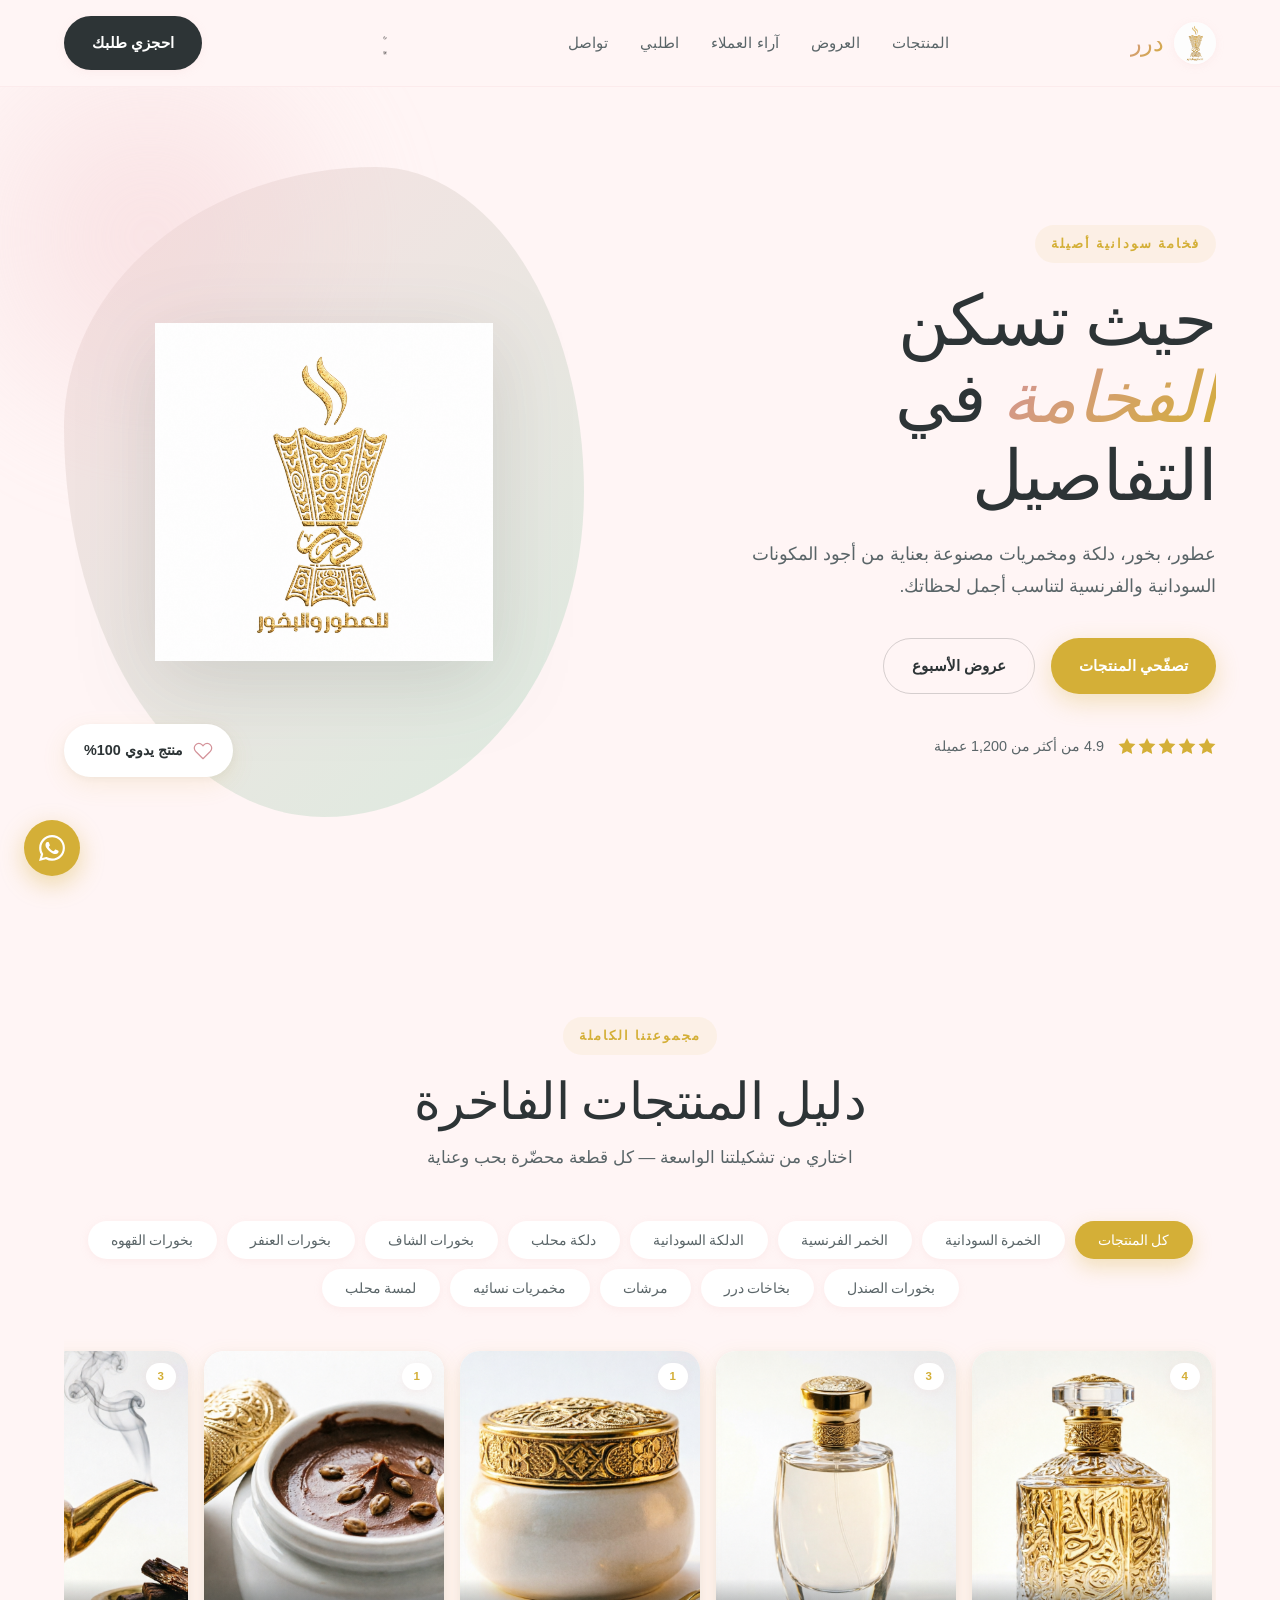
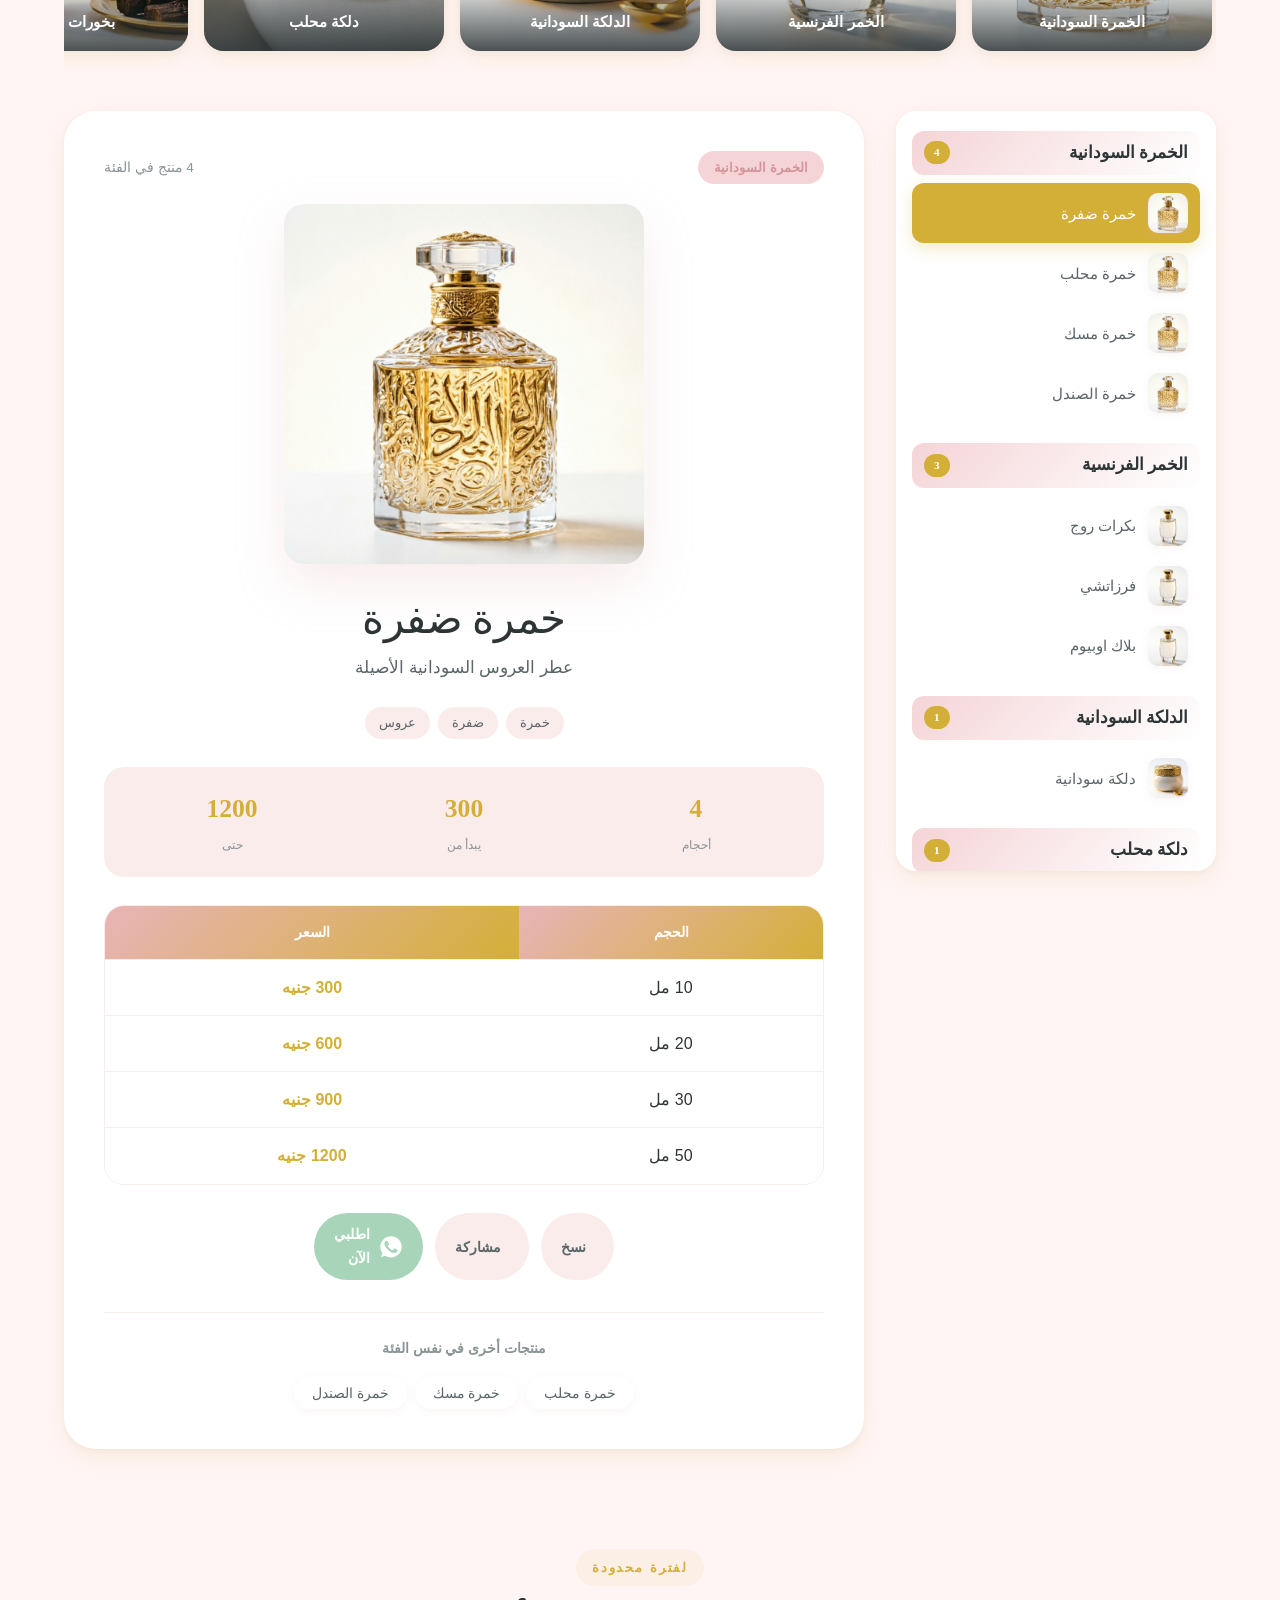
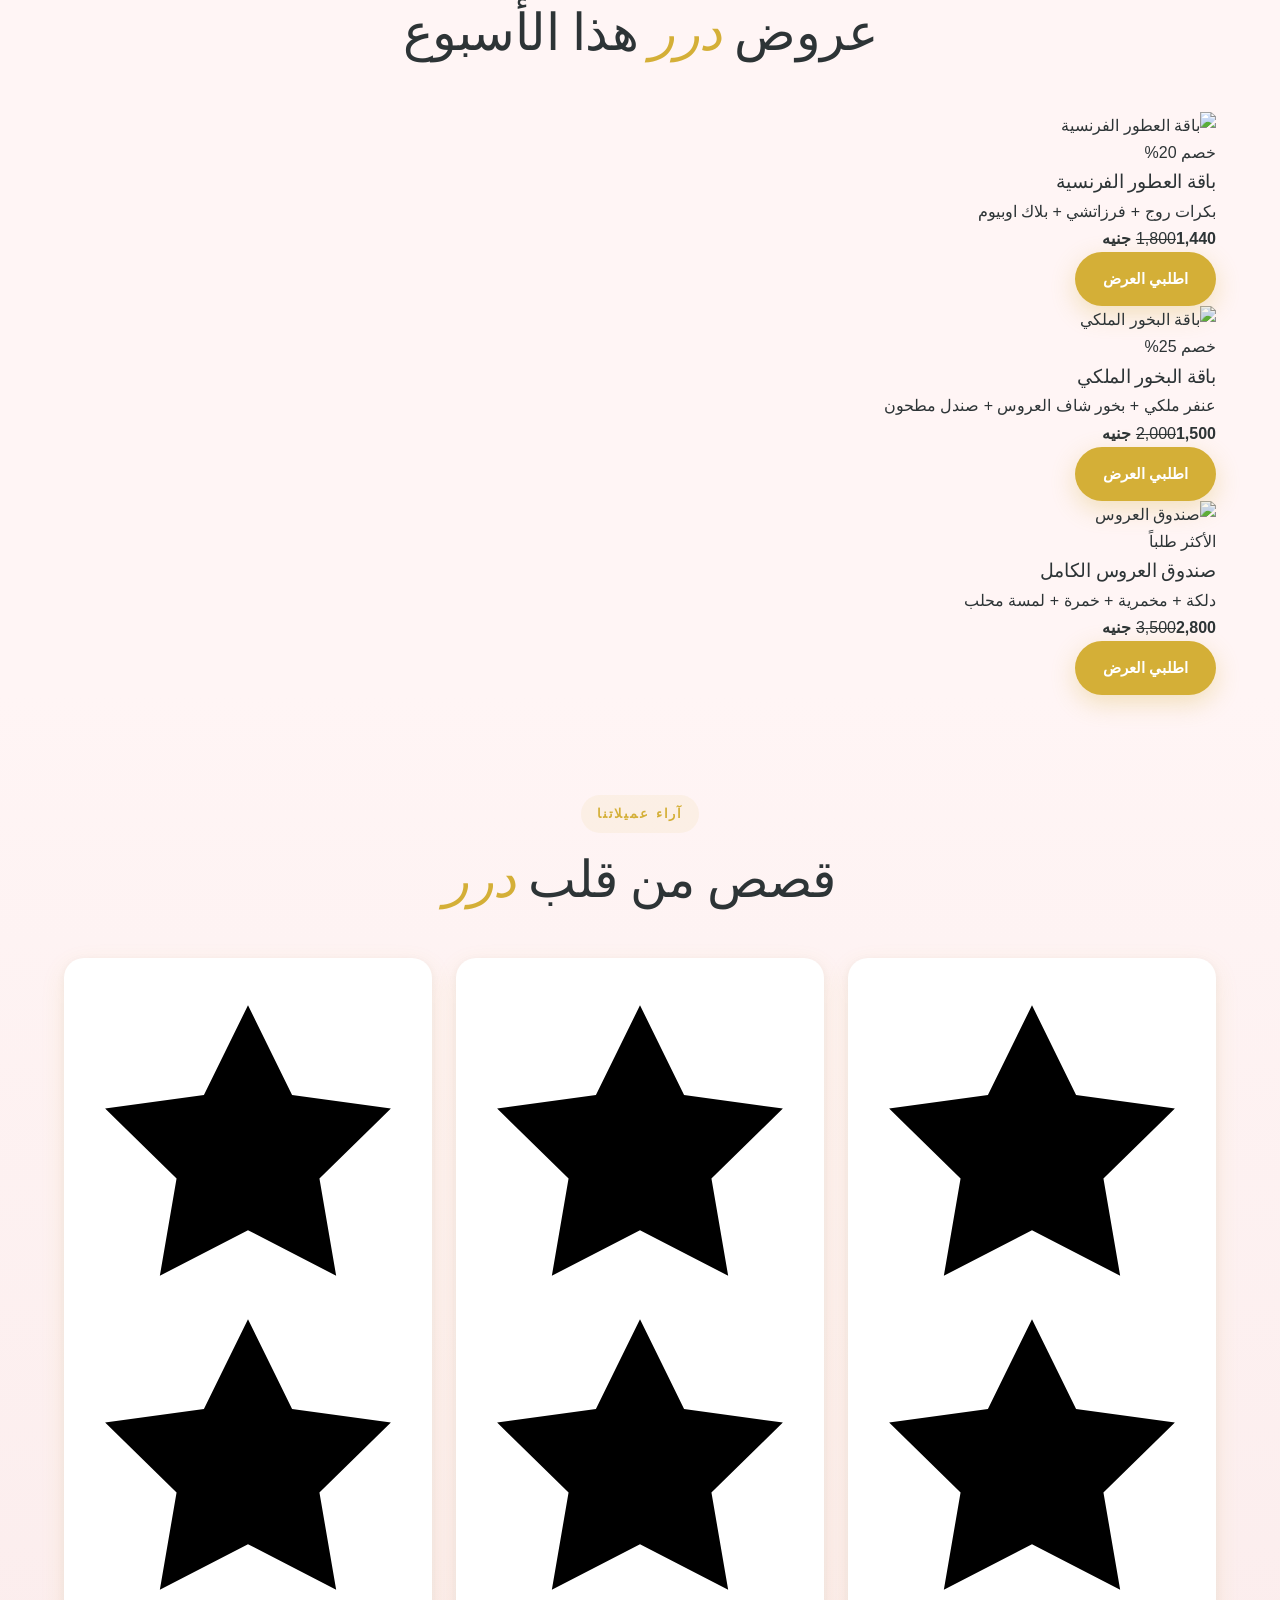
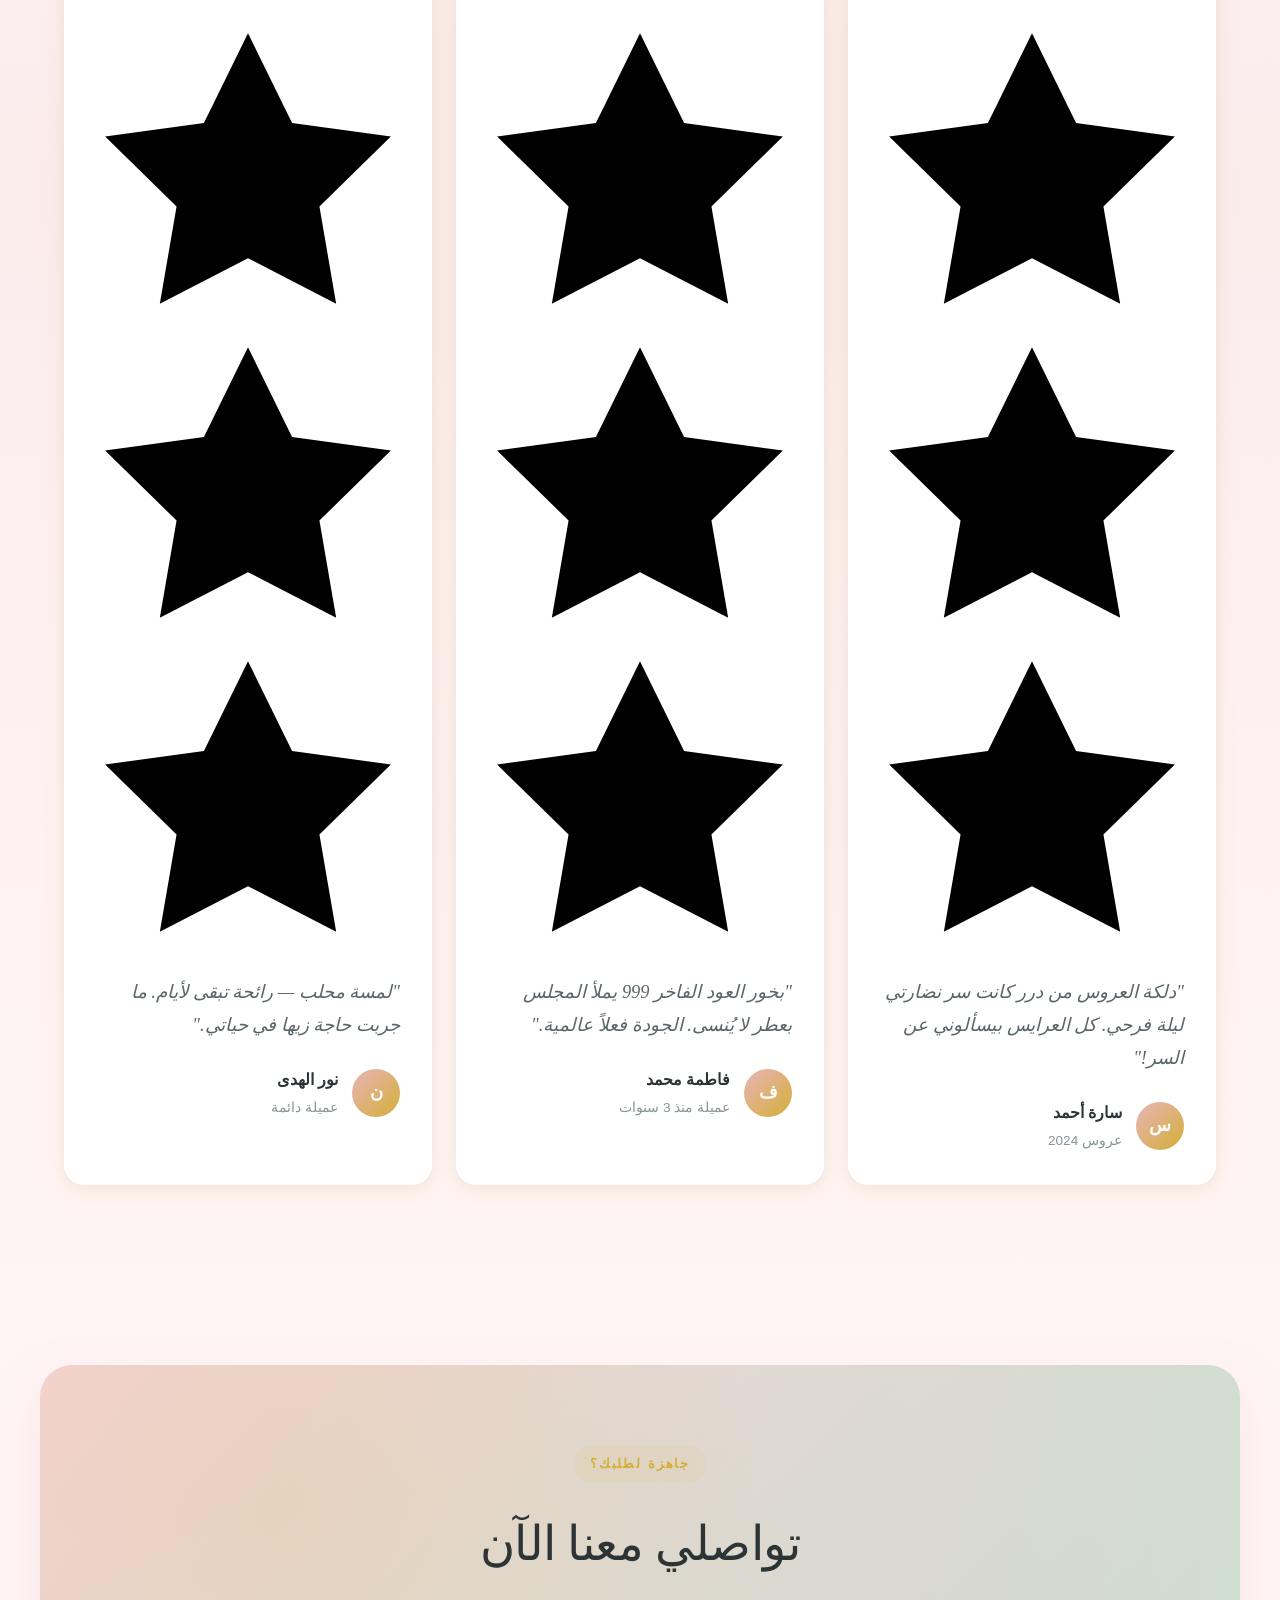
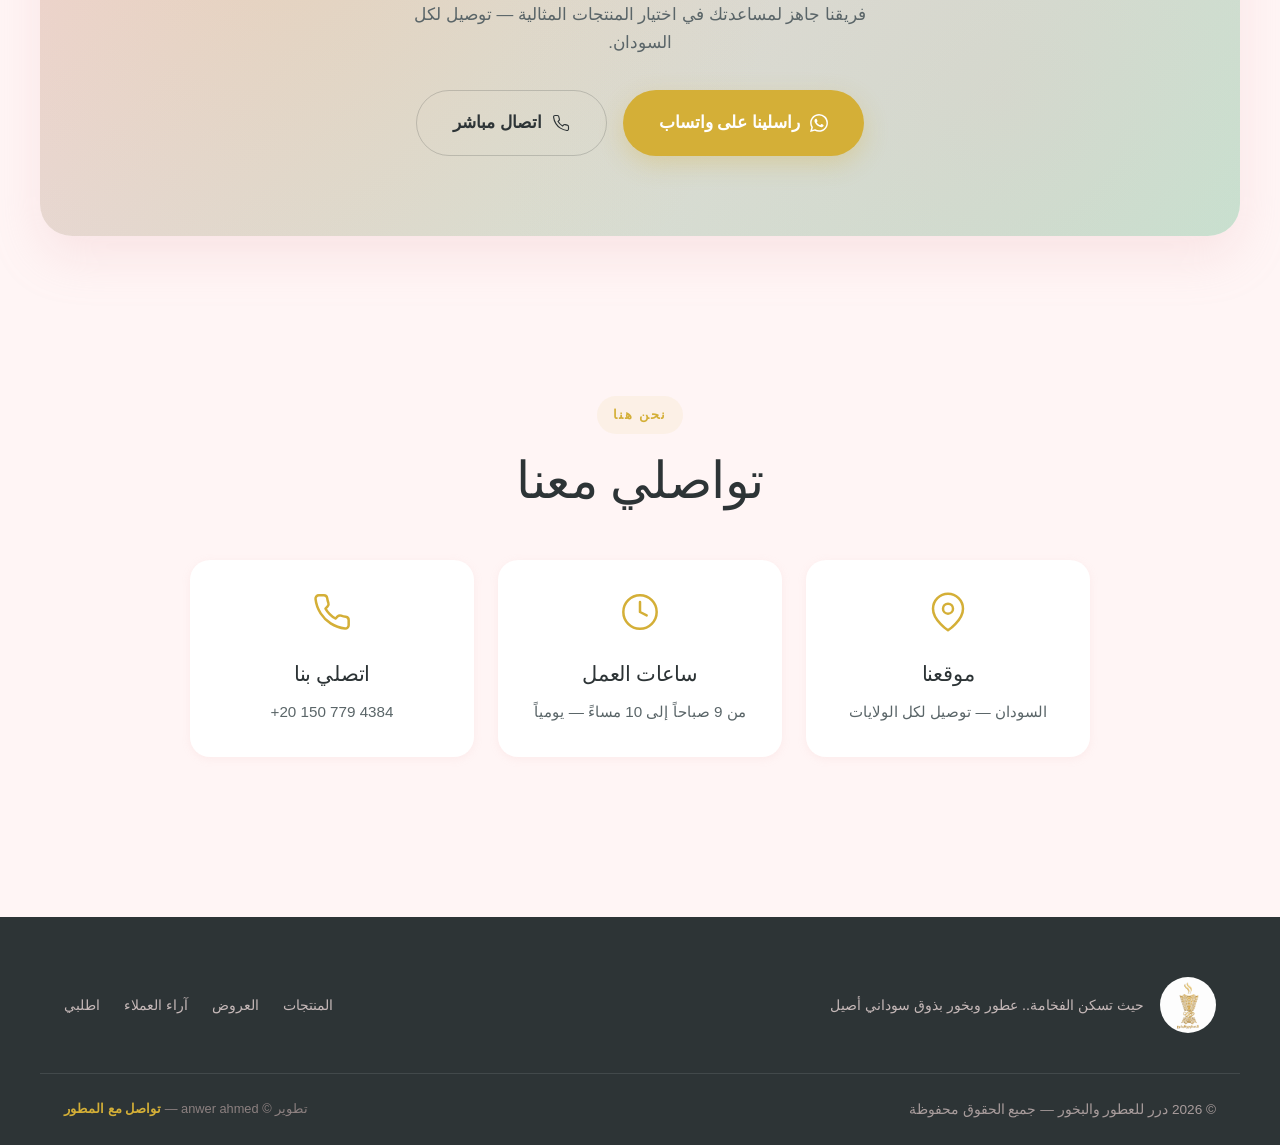
==== commit 197ab2d2: "Add light theme support and new offers section" ====
--- a/index.html
+++ b/index.html
@@ -1,5 +1,5 @@
 <!DOCTYPE html>
-<html lang="ar" dir="rtl">
+<html lang="ar" dir="rtl" data-theme="light">
 <head>
 <meta charset="UTF-8">
 <meta name="viewport" content="width=device-width, initial-scale=1">
@@ -14,19 +14,23 @@
 </head>
 <body>
 
-<!-- Navigation -->
 <nav class="nav">
   <div class="container nav-inner">
     <a href="#" class="logo">
       <img src="logo.png" alt="">
       <span>درر</span>
     </a>
-    <div class="nav-links">
+    <div class="nav-links" id="navLinks">
       <a href="#services">المنتجات</a>
+      <a href="#offers">العروض</a>
       <a href="#testimonials">آراء العملاء</a>
-      <a href="#booking">اطلب الآن</a>
+      <a href="#booking">اطلبي</a>
       <a href="#contact">تواصل</a>
     </div>
+    <button id="themeToggle" class="theme-toggle" aria-label="تبديل الوضع الليلي">
+      <svg class="ic-moon" viewBox="0 0 24 24" fill="none" stroke="currentColor" stroke-width="1.8" stroke-linecap="round" stroke-linejoin="round"><path d="M21 12.79A9 9 0 1 1 11.21 3 7 7 0 0 0 21 12.79z"/></svg>
+      <svg class="ic-sun" viewBox="0 0 24 24" fill="none" stroke="currentColor" stroke-width="1.8" stroke-linecap="round"><circle cx="12" cy="12" r="5"/><path d="M12 1v3M12 20v3M4.2 4.2l2.1 2.1M17.7 17.7l2.1 2.1M1 12h3M20 12h3M4.2 19.8l2.1-2.1M17.7 6.3l2.1-2.1"/></svg>
+    </button>
     <a href="#booking" class="btn btn-nav">احجزي طلبك</a>
     <button class="mobile-toggle" aria-label="القائمة" id="mobileToggle">
       <svg viewBox="0 0 24 24" fill="none" stroke="currentColor" stroke-width="2" stroke-linecap="round"><line x1="3" y1="6" x2="21" y2="6"/><line x1="3" y1="12" x2="21" y2="12"/><line x1="3" y1="18" x2="21" y2="18"/></svg>
@@ -34,20 +38,19 @@
   </div>
 </nav>
 
-<!-- Hero -->
 <section class="hero">
   <div class="hero-bg-blob"></div>
   <div class="container hero-grid">
     <div class="hero-content">
-      <span class="eyebrow">فخامة سودانية أصيلة منذ سنوات</span>
+      <span class="eyebrow">فخامة سودانية أصيلة</span>
       <h1 class="hero-title">حيث تسكن<br><em>الفخامة</em> في التفاصيل</h1>
       <p class="hero-lead">عطور، بخور، دلكة ومخمريات مصنوعة بعناية من أجود المكونات السودانية والفرنسية لتناسب أجمل لحظاتك.</p>
       <div class="hero-cta">
         <a href="#services" class="btn btn-primary">تصفّحي المنتجات</a>
-        <a href="#booking" class="btn btn-ghost">اطلبي الآن</a>
+        <a href="#offers" class="btn btn-ghost">عروض الأسبوع</a>
       </div>
       <div class="hero-trust">
-        <div class="rating">
+        <div class="rating" aria-label="تقييم 4.9 من 5">
           <svg viewBox="0 0 20 20"><path d="M10 1l2.9 5.9 6.5.9-4.7 4.6 1.1 6.4L10 15.8l-5.8 3 1.1-6.4L.6 7.8l6.5-.9z"/></svg>
           <svg viewBox="0 0 20 20"><path d="M10 1l2.9 5.9 6.5.9-4.7 4.6 1.1 6.4L10 15.8l-5.8 3 1.1-6.4L.6 7.8l6.5-.9z"/></svg>
           <svg viewBox="0 0 20 20"><path d="M10 1l2.9 5.9 6.5.9-4.7 4.6 1.1 6.4L10 15.8l-5.8 3 1.1-6.4L.6 7.8l6.5-.9z"/></svg>
@@ -68,7 +71,6 @@
   </div>
 </section>
 
-<!-- Services / Products Catalog -->
 <section id="services" class="services">
   <div class="container">
     <div class="section-head">
@@ -76,20 +78,15 @@
       <h2>دليل المنتجات الفاخرة</h2>
       <p class="section-lead">اختاري من تشكيلتنا الواسعة — كل قطعة محضّرة بحب وعناية</p>
     </div>
-
     <div id="chips" class="chips" role="group" aria-label="تصفية حسب الفئة"></div>
-
-    <!-- Carousel -->
     <div class="carousel-wrap">
       <div id="catCarousel" class="cat-carousel" aria-label="أقسام المنتجات"></div>
       <p class="carousel-hint">اسحبي يمين أو يسار لاستعراض الأقسام</p>
     </div>
-
     <div class="catalog-layout" id="catalogLayout">
       <aside class="catalog-index" id="catalogIndex" aria-label="قائمة المنتجات"></aside>
       <div class="catalog-detail" id="catalogDetail" aria-live="polite"></div>
     </div>
-
     <div id="empty" class="empty" hidden>
       <svg viewBox="0 0 24 24" fill="none" stroke="currentColor" stroke-width="1.5"><circle cx="11" cy="11" r="8"/><path d="M21 21l-4.35-4.35"/></svg>
       <p>لا توجد منتجات في هذه الفئة</p>
@@ -98,7 +95,47 @@
   </div>
 </section>
 
-<!-- Testimonials -->
+<section id="offers" class="offers">
+  <div class="container">
+    <div class="section-head">
+      <span class="eyebrow">لفترة محدودة</span>
+      <h2>عروض <em>درر</em> هذا الأسبوع</h2>
+    </div>
+    <div class="offers-grid">
+      <article class="offer-card reveal">
+        <div class="offer-media"><img src="images/offer-perfume.jpg" alt="باقة العطور الفرنسية" loading="lazy"></div>
+        <div class="offer-body">
+          <span class="offer-tag">خصم 20%</span>
+          <h3>باقة العطور الفرنسية</h3>
+          <p>بكرات روج + فرزاتشي + بلاك اوبيوم</p>
+          <div class="offer-price"><s>1,800</s><b>1,440 جنيه</b></div>
+          <a class="btn btn-primary" href="https://wa.me/201507794384?text=%D8%A3%D8%B1%D9%8A%D8%AF%20%D8%A8%D8%A7%D9%82%D8%A9%20%D8%A7%D9%84%D8%B9%D8%B7%D9%88%D8%B1%20%D8%A7%D9%84%D9%81%D8%B1%D9%86%D8%B3%D9%8A%D8%A9" target="_blank" rel="noopener">اطلبي العرض</a>
+        </div>
+      </article>
+      <article class="offer-card reveal">
+        <div class="offer-media"><img src="images/offer-bakhoor.jpg" alt="باقة البخور الملكي" loading="lazy"></div>
+        <div class="offer-body">
+          <span class="offer-tag">خصم 25%</span>
+          <h3>باقة البخور الملكي</h3>
+          <p>عنفر ملكي + بخور شاف العروس + صندل مطحون</p>
+          <div class="offer-price"><s>2,000</s><b>1,500 جنيه</b></div>
+          <a class="btn btn-primary" href="https://wa.me/201507794384?text=%D8%A3%D8%B1%D9%8A%D8%AF%20%D8%A8%D8%A7%D9%82%D8%A9%20%D8%A7%D9%84%D8%A8%D8%AE%D9%88%D8%B1%20%D8%A7%D9%84%D9%85%D9%84%D9%83%D9%8A" target="_blank" rel="noopener">اطلبي العرض</a>
+        </div>
+      </article>
+      <article class="offer-card reveal">
+        <div class="offer-media"><img src="images/offer-gift.jpg" alt="صندوق العروس" loading="lazy"></div>
+        <div class="offer-body">
+          <span class="offer-tag">الأكثر طلباً</span>
+          <h3>صندوق العروس الكامل</h3>
+          <p>دلكة + مخمرية + خمرة + لمسة محلب</p>
+          <div class="offer-price"><s>3,500</s><b>2,800 جنيه</b></div>
+          <a class="btn btn-primary" href="https://wa.me/201507794384?text=%D8%A3%D8%B1%D9%8A%D8%AF%20%D8%B5%D9%86%D8%AF%D9%88%D9%82%20%D8%A7%D9%84%D8%B9%D8%B1%D9%88%D8%B3" target="_blank" rel="noopener">اطلبي العرض</a>
+        </div>
+      </article>
+    </div>
+  </div>
+</section>
+
 <section id="testimonials" class="testimonials">
   <div class="container">
     <div class="section-head">
@@ -106,24 +143,30 @@
       <h2>قصص من قلب <em>درر</em></h2>
     </div>
     <div class="testimonials-grid">
-      <div class="testimonial-card">
-        <div class="stars">★★★★★</div>
+      <div class="testimonial-card reveal">
+        <div class="stars" aria-label="5 نجوم">
+          <svg viewBox="0 0 20 20"><path d="M10 1l2.9 5.9 6.5.9-4.7 4.6 1.1 6.4L10 15.8l-5.8 3 1.1-6.4L.6 7.8l6.5-.9z"/></svg><svg viewBox="0 0 20 20"><path d="M10 1l2.9 5.9 6.5.9-4.7 4.6 1.1 6.4L10 15.8l-5.8 3 1.1-6.4L.6 7.8l6.5-.9z"/></svg><svg viewBox="0 0 20 20"><path d="M10 1l2.9 5.9 6.5.9-4.7 4.6 1.1 6.4L10 15.8l-5.8 3 1.1-6.4L.6 7.8l6.5-.9z"/></svg><svg viewBox="0 0 20 20"><path d="M10 1l2.9 5.9 6.5.9-4.7 4.6 1.1 6.4L10 15.8l-5.8 3 1.1-6.4L.6 7.8l6.5-.9z"/></svg><svg viewBox="0 0 20 20"><path d="M10 1l2.9 5.9 6.5.9-4.7 4.6 1.1 6.4L10 15.8l-5.8 3 1.1-6.4L.6 7.8l6.5-.9z"/></svg>
+        </div>
         <p>"دلكة العروس من درر كانت سر نضارتي ليلة فرحي. كل العرايس بيسألوني عن السر!"</p>
         <div class="author">
           <div class="author-avatar">س</div>
           <div><strong>سارة أحمد</strong><span>عروس 2024</span></div>
         </div>
       </div>
-      <div class="testimonial-card">
-        <div class="stars">★★★★★</div>
+      <div class="testimonial-card reveal">
+        <div class="stars" aria-label="5 نجوم">
+          <svg viewBox="0 0 20 20"><path d="M10 1l2.9 5.9 6.5.9-4.7 4.6 1.1 6.4L10 15.8l-5.8 3 1.1-6.4L.6 7.8l6.5-.9z"/></svg><svg viewBox="0 0 20 20"><path d="M10 1l2.9 5.9 6.5.9-4.7 4.6 1.1 6.4L10 15.8l-5.8 3 1.1-6.4L.6 7.8l6.5-.9z"/></svg><svg viewBox="0 0 20 20"><path d="M10 1l2.9 5.9 6.5.9-4.7 4.6 1.1 6.4L10 15.8l-5.8 3 1.1-6.4L.6 7.8l6.5-.9z"/></svg><svg viewBox="0 0 20 20"><path d="M10 1l2.9 5.9 6.5.9-4.7 4.6 1.1 6.4L10 15.8l-5.8 3 1.1-6.4L.6 7.8l6.5-.9z"/></svg><svg viewBox="0 0 20 20"><path d="M10 1l2.9 5.9 6.5.9-4.7 4.6 1.1 6.4L10 15.8l-5.8 3 1.1-6.4L.6 7.8l6.5-.9z"/></svg>
+        </div>
         <p>"بخور العود الفاخر 999 يملأ المجلس بعطر لا يُنسى. الجودة فعلاً عالمية."</p>
         <div class="author">
           <div class="author-avatar">ف</div>
           <div><strong>فاطمة محمد</strong><span>عميلة منذ 3 سنوات</span></div>
         </div>
       </div>
-      <div class="testimonial-card">
-        <div class="stars">★★★★★</div>
+      <div class="testimonial-card reveal">
+        <div class="stars" aria-label="5 نجوم">
+          <svg viewBox="0 0 20 20"><path d="M10 1l2.9 5.9 6.5.9-4.7 4.6 1.1 6.4L10 15.8l-5.8 3 1.1-6.4L.6 7.8l6.5-.9z"/></svg><svg viewBox="0 0 20 20"><path d="M10 1l2.9 5.9 6.5.9-4.7 4.6 1.1 6.4L10 15.8l-5.8 3 1.1-6.4L.6 7.8l6.5-.9z"/></svg><svg viewBox="0 0 20 20"><path d="M10 1l2.9 5.9 6.5.9-4.7 4.6 1.1 6.4L10 15.8l-5.8 3 1.1-6.4L.6 7.8l6.5-.9z"/></svg><svg viewBox="0 0 20 20"><path d="M10 1l2.9 5.9 6.5.9-4.7 4.6 1.1 6.4L10 15.8l-5.8 3 1.1-6.4L.6 7.8l6.5-.9z"/></svg><svg viewBox="0 0 20 20"><path d="M10 1l2.9 5.9 6.5.9-4.7 4.6 1.1 6.4L10 15.8l-5.8 3 1.1-6.4L.6 7.8l6.5-.9z"/></svg>
+        </div>
         <p>"لمسة محلب — رائحة تبقى لأيام. ما جربت حاجة زيها في حياتي."</p>
         <div class="author">
           <div class="author-avatar">ن</div>
@@ -134,7 +177,6 @@
   </div>
 </section>
 
-<!-- Booking CTA -->
 <section id="booking" class="booking">
   <div class="container booking-card">
     <div class="booking-decor"></div>
@@ -156,7 +198,6 @@
   </div>
 </section>
 
-<!-- Contact -->
 <section id="contact" class="contact">
   <div class="container">
     <div class="section-head">
@@ -164,26 +205,25 @@
       <h2>تواصلي معنا</h2>
     </div>
     <div class="contact-cards">
-      <div class="contact-card">
+      <div class="contact-card reveal">
         <svg viewBox="0 0 24 24" fill="none" stroke="currentColor" stroke-width="1.5" stroke-linecap="round" stroke-linejoin="round"><path d="M21 10c0 7-9 13-9 13s-9-6-9-13a9 9 0 0 1 18 0z"/><circle cx="12" cy="10" r="3"/></svg>
         <h3>موقعنا</h3>
         <p>السودان — توصيل لكل الولايات</p>
       </div>
-      <div class="contact-card">
+      <div class="contact-card reveal">
         <svg viewBox="0 0 24 24" fill="none" stroke="currentColor" stroke-width="1.5" stroke-linecap="round" stroke-linejoin="round"><circle cx="12" cy="12" r="10"/><polyline points="12 6 12 12 16 14"/></svg>
         <h3>ساعات العمل</h3>
         <p>من 9 صباحاً إلى 10 مساءً — يومياً</p>
       </div>
-      <div class="contact-card">
+      <div class="contact-card reveal">
         <svg viewBox="0 0 24 24" fill="none" stroke="currentColor" stroke-width="1.5" stroke-linecap="round" stroke-linejoin="round"><path d="M22 16.92v3a2 2 0 0 1-2.18 2 19.79 19.79 0 0 1-8.63-3.07 19.5 19.5 0 0 1-6-6 19.79 19.79 0 0 1-3.07-8.67A2 2 0 0 1 4.11 2h3a2 2 0 0 1 2 1.72 12.84 12.84 0 0 0 .7 2.81 2 2 0 0 1-.45 2.11L8.09 9.91a16 16 0 0 0 6 6l1.27-1.27a2 2 0 0 1 2.11-.45 12.84 12.84 0 0 0 2.81.7A2 2 0 0 1 22 16.92z"/></svg>
         <h3>اتصلي بنا</h3>
-        <p id="phoneDisplay">+20 150 779 4384</p>
-      </div>
-    </div>
-  </div>
-</section>
-
-<!-- Footer -->
+        <p dir="ltr">+20 150 779 4384</p>
+      </div>
+    </div>
+  </div>
+</section>
+
 <footer>
   <div class="container footer-inner">
     <div class="footer-brand">
@@ -192,9 +232,9 @@
     </div>
     <nav class="footer-links">
       <a href="#services">المنتجات</a>
+      <a href="#offers">العروض</a>
       <a href="#testimonials">آراء العملاء</a>
       <a href="#booking">اطلبي</a>
-      <a href="#contact">تواصل</a>
     </nav>
   </div>
   <div class="footer-bottom">
@@ -205,7 +245,6 @@
   </div>
 </footer>
 
-<!-- Floating WhatsApp -->
 <a id="waFloat" class="float-btn" href="#" target="_blank" rel="noopener" aria-label="واتساب">
   <svg viewBox="0 0 24 24" fill="currentColor"><path d="M17.47 14.38c-.3-.15-1.76-.87-2.03-.97-.27-.1-.47-.15-.67.15-.2.3-.77.97-.94 1.17-.17.2-.35.22-.64.07-.3-.15-1.26-.46-2.4-1.47-.88-.79-1.48-1.76-1.65-2.06-.17-.3-.02-.46.13-.6.13-.14.3-.35.44-.52.15-.18.2-.3.3-.5.1-.2.05-.37-.02-.52-.08-.15-.67-1.61-.92-2.2-.24-.58-.49-.5-.67-.51h-.57c-.2 0-.52.07-.8.37-.27.3-1.04 1.02-1.04 2.48s1.07 2.87 1.22 3.07c.15.2 2.1 3.2 5.08 4.49.7.3 1.26.49 1.7.62.71.23 1.36.2 1.87.12.57-.08 1.76-.72 2-1.41.25-.7.25-1.29.18-1.42-.07-.12-.27-.2-.57-.34M12.05 21.79h-.01a9.87 9.87 0 0 1-5.03-1.38l-.36-.21-3.74.98 1-3.65-.24-.37a9.86 9.86 0 0 1-1.51-5.26c0-5.45 4.44-9.88 9.9-9.88a9.82 9.82 0 0 1 9.88 9.89c0 5.45-4.44 9.88-9.89 9.88m8.41-18.3A11.82 11.82 0 0 0 12.05 0C5.5 0 .16 5.34.16 11.89c0 2.1.55 4.14 1.59 5.95L.06 24l6.3-1.65a11.88 11.88 0 0 0 5.68 1.44h.01c6.55 0 11.89-5.33 11.89-11.89 0-3.18-1.23-6.16-3.48-8.41z"/></svg>
 </a>
--- a/style.css
+++ b/style.css
@@ -1,291 +1,267 @@
 /* ═══════════════════════════════════════════
-   درر للعطور والبخور — Luxury Gold Theme (Final)
+   درر للعطور والبخور — Soft UI System
    ═══════════════════════════════════════════ */
 
 :root{
-  --gold-1:#f7e7a0; --gold-2:#e9cf6b; --gold-3:#c9a227; --gold-4:#a67c00; --gold-5:#7a5b00;
-  --gold-grad:linear-gradient(135deg,#f7e7a0 0%,#d9b74a 28%,#c9a227 52%,#a67c00 78%,#e9cf6b 100%);
-  --ink:#3b2f16; --muted:#8a7a55;
-  --bg:#fffdf7; --bg-soft:#faf3e2; --card:#ffffff;
-  --line:rgba(201,162,39,.35); --line-soft:rgba(201,162,39,.18);
-  --shadow:0 12px 34px rgba(122,91,0,.10);
-  --shadow-glow:0 10px 30px rgba(201,162,39,.35);
-  --radius:22px; --price:#a67c00;
-  --hero-bg:
-    radial-gradient(1000px 500px at 50% -10%,rgba(233,207,107,.28),transparent 65%),
-    radial-gradient(700px 400px at 90% 110%,rgba(201,162,39,.14),transparent 60%),
-    var(--bg);
-}
-[data-theme="dark"]{
-  --ink:#f3e7c8; --muted:#bda76e;
-  --bg:#171106; --bg-soft:#201808; --card:#1f1809;
-  --line:rgba(217,183,74,.3); --line-soft:rgba(217,183,74,.15);
-  --shadow:0 12px 34px rgba(0,0,0,.45); --price:#e9cf6b;
-  --hero-bg:
-    radial-gradient(1000px 500px at 50% -10%,rgba(201,162,39,.18),transparent 65%),
-    radial-gradient(700px 400px at 90% 110%,rgba(201,162,39,.1),transparent 60%),
-    var(--bg);
-}
-
-/* ---------- Base ---------- */
+  --pink:#E8B4B8;
+  --pink-soft:#F5D4D7;
+  --pink-deep:#D4939A;
+  --sage:#A8D5BA;
+  --sage-soft:#C5E4D1;
+  --sage-deep:#7BB897;
+  --gold:#D4AF37;
+  --gold-soft:#E8C766;
+  --bg:#FFF5F5;
+  --bg-alt:#FBECEC;
+  --card:#FFFFFF;
+  --text:#2D3436;
+  --text-soft:#5A6568;
+  --text-muted:#8A9497;
+  --shadow-sm:0 2px 8px rgba(232,180,184,.15);
+  --shadow:0 8px 24px rgba(212,175,55,.12), 0 2px 8px rgba(45,52,54,.05);
+  --shadow-lg:0 20px 48px rgba(232,180,184,.25);
+  --shadow-inset:inset 0 2px 8px rgba(232,180,184,.2);
+  --radius-sm:12px;
+  --radius:20px;
+  --radius-lg:32px;
+  --trans:200ms cubic-bezier(.4,0,.2,1);
+}
+
 *{margin:0;padding:0;box-sizing:border-box}
-html{scroll-behavior:smooth;scroll-padding-top:96px}
-body{font-family:'Cairo',sans-serif;background:var(--bg);color:var(--ink);line-height:1.7;overflow-x:hidden;transition:background .4s,color .4s}
-h1,h2,h3,.brand-name,.footer-logo,.loader-brand{font-family:'Aref Ruqaa',serif}
-img,svg{display:block}
-a{color:inherit;text-decoration:none}
-button{font-family:inherit;cursor:pointer}
-.container{max-width:1180px;margin-inline:auto;padding-inline:20px}
-::selection{background:var(--gold-3);color:#fff}
-:focus-visible{outline:3px solid var(--gold-3);outline-offset:3px;border-radius:6px}
-
-/* ---------- Loader ---------- */
-#loader{position:fixed;inset:0;z-index:999;display:flex;flex-direction:column;gap:18px;align-items:center;justify-content:center;background:var(--bg);transition:opacity .7s,visibility .7s}
-#loader.done{opacity:0;visibility:hidden}
-.loader-crest{width:120px;height:auto;mix-blend-mode:multiply;animation:pulse 1.8s ease-in-out infinite}
-.loader-brand{font-size:1.6rem;background:var(--gold-grad);-webkit-background-clip:text;background-clip:text;color:transparent}
-.loader-ring{width:34px;height:34px;border-radius:50%;border:3px solid var(--line-soft);border-top-color:var(--gold-3);animation:spin 1s linear infinite}
-@keyframes spin{to{transform:rotate(360deg)}}
-@keyframes pulse{50%{transform:scale(1.06);filter:drop-shadow(0 0 14px rgba(201,162,39,.55))}}
-
-/* ---------- Header ---------- */
-#siteHeader{position:sticky;top:0;z-index:100;background:color-mix(in srgb,var(--bg) 82%,transparent);backdrop-filter:blur(12px);-webkit-backdrop-filter:blur(12px);transition:box-shadow .35s}
-#siteHeader::after{content:"";display:block;height:1.5px;margin-inline:auto;max-width:1180px;background:linear-gradient(90deg,transparent,var(--gold-3),transparent);opacity:.7}
-#siteHeader.scrolled{box-shadow:0 8px 24px rgba(122,91,0,.12)}
-.header-inner{display:flex;align-items:center;justify-content:space-between;gap:16px;padding-block:10px}
-.brand{display:flex;align-items:center;gap:12px}
-.brand-crest{width:52px;height:52px;object-fit:contain;mix-blend-mode:multiply}
-.brand-name{font-size:1.5rem;font-weight:700;line-height:1.15;background:var(--gold-grad);-webkit-background-clip:text;background-clip:text;color:transparent}
-.brand-name small{display:block;font-family:'Cairo';font-size:.68rem;font-weight:600;color:var(--muted);-webkit-text-fill-color:var(--muted)}
-.main-nav{display:flex;gap:26px}
-.main-nav a{position:relative;font-weight:700;font-size:.95rem;padding-block:6px;transition:color .3s}
-.main-nav a::after{content:"";position:absolute;bottom:0;right:0;width:0;height:2px;border-radius:2px;background:var(--gold-grad);transition:width .35s}
-.main-nav a:hover{color:var(--gold-4)}
-.main-nav a:hover::after{width:100%}
-.icon-btn{width:42px;height:42px;border-radius:50%;border:1.5px solid var(--line);background:var(--card);display:grid;place-items:center;transition:transform .3s,box-shadow .3s}
-.icon-btn svg{width:20px;height:20px;fill:none;stroke:var(--gold-4);stroke-width:1.8;stroke-linecap:round}
-.icon-btn:hover{transform:rotate(15deg) scale(1.06);box-shadow:var(--shadow-glow)}
-[data-theme="light"] .ic-sun{display:none}
-[data-theme="dark"] .ic-moon{display:none}
-[data-theme="dark"] .icon-btn svg{stroke:var(--gold-2)}
-
-/* ---------- Hero ---------- */
-.hero{position:relative;min-height:92vh;display:flex;flex-direction:column;align-items:center;justify-content:center;text-align:center;overflow:hidden;background:var(--hero-bg);padding:70px 20px}
-.hero-content{position:relative;z-index:2;animation:heroFade 1.4s ease both}
-@keyframes heroFade{from{opacity:0;transform:translateY(30px)}to{opacity:1;transform:none}}
-.hero-crest{width:200px;height:auto;margin:0 auto 10px;mix-blend-mode:multiply;animation:pulse 4s ease-in-out infinite}
-.hero-title{font-size:clamp(2.6rem,7.5vw,5rem);font-weight:700;line-height:1.35;background:var(--gold-grad);background-size:200% auto;-webkit-background-clip:text;background-clip:text;color:transparent;animation:shine 6s linear infinite;filter:drop-shadow(0 2px 4px rgba(166,124,0,.2))}
-@keyframes shine{to{background-position:200% center}}
-.ornament{width:250px;height:24px;margin:6px auto;opacity:.9}
-.hero-tag{max-width:560px;margin:14px auto 30px;color:var(--muted);font-size:1.1rem;font-weight:600;animation:heroFade 1.4s .35s ease both}
-.hero-cta{animation:heroFade 1.4s .55s ease both}
-.scroll-hint{position:absolute;bottom:26px;left:50%;transform:translateX(-50%);z-index:2}
-.scroll-hint svg{width:30px;height:30px;fill:none;stroke:var(--gold-4);stroke-width:2;stroke-linecap:round;animation:bob 1.8s ease-in-out infinite}
-@keyframes bob{50%{transform:translateY(8px)}}
-#particles span{position:absolute;bottom:-12px;border-radius:50%;background:radial-gradient(circle at 35% 35%,#fff7d6,var(--gold-3) 60%,transparent);animation:floatUp linear infinite;opacity:0;pointer-events:none}
-@keyframes floatUp{0%{transform:translateY(0) scale(1);opacity:0}10%{opacity:.75}90%{opacity:.4}100%{transform:translateY(-100vh) scale(.5);opacity:0}}
-
-/* ---------- Logo in dark mode ---------- */
-[data-theme="dark"] .loader-crest,
-[data-theme="dark"] .brand-crest,
-[data-theme="dark"] .hero-crest{
-  mix-blend-mode:normal;background:#fffdf7;border-radius:16px;padding:6px;box-shadow:var(--shadow);
-}
-[data-theme="dark"] .brand-crest{border-radius:12px;padding:4px}
-
-/* ---------- Buttons ---------- */
-.btn{display:inline-flex;align-items:center;gap:8px;padding:12px 30px;border-radius:999px;font-weight:800;font-size:1rem;border:none;transition:transform .3s,box-shadow .3s}
-.btn-gold{background:var(--gold-grad);background-size:180% auto;color:#31250a;box-shadow:0 6px 18px rgba(166,124,0,.28)}
-.btn-gold:hover{transform:translateY(-3px);box-shadow:var(--shadow-glow);background-position:right center}
-.btn-outline{background:transparent;color:var(--gold-4);border:2px solid var(--gold-3)}
-[data-theme="dark"] .btn-outline{color:var(--gold-2)}
-.btn-outline:hover{background:var(--gold-grad);color:#31250a;transform:translateY(-3px);box-shadow:var(--shadow-glow)}
-
-/* ---------- Search ---------- */
-.search-section{margin-top:-34px;position:relative;z-index:5;text-align:center}
-.search-wrap{position:relative;max-width:680px;margin:0 auto;background:var(--card);border:2px solid var(--line);border-radius:999px;box-shadow:var(--shadow);transition:border-color .3s,box-shadow .3s}
-.search-wrap:focus-within{border-color:var(--gold-3);box-shadow:0 0 0 5px rgba(201,162,39,.15),var(--shadow)}
-.search-icon{position:absolute;right:20px;top:50%;transform:translateY(-50%);width:22px;height:22px;fill:none;stroke:var(--gold-4);stroke-width:2;stroke-linecap:round;pointer-events:none}
-#searchInput{width:100%;padding:17px 56px 17px 48px;border:none;background:transparent;font:inherit;font-size:1rem;color:var(--ink);border-radius:999px}
-#searchInput:focus{outline:none}
-#searchInput::placeholder{color:var(--muted);opacity:.85}
-.search-clear{position:absolute;left:14px;top:50%;transform:translateY(-50%);width:30px;height:30px;border-radius:50%;border:none;background:var(--line-soft);color:var(--gold-5);font-size:.9rem;transition:background .3s}
-[data-theme="dark"] .search-clear{color:var(--gold-2)}
-.search-clear:hover{background:var(--gold-3);color:#fff}
-.search-examples{display:flex;gap:10px;justify-content:center;align-items:center;flex-wrap:wrap;margin-top:16px;color:var(--muted);font-size:.9rem;font-weight:700}
-.example-chip{padding:6px 16px;border-radius:999px;border:1.5px dashed var(--line);background:transparent;color:var(--muted);font-weight:700;transition:all .3s}
-.example-chip:hover{border-color:var(--gold-3);color:var(--gold-4);transform:translateY(-2px)}
-
-/* ---------- Section head & Chips ---------- */
-.section-head{display:flex;align-items:center;justify-content:center;gap:18px;margin:70px 0 30px}
-.section-head h2{font-size:clamp(1.7rem,4vw,2.4rem);background:var(--gold-grad);-webkit-background-clip:text;background-clip:text;color:transparent;white-space:nowrap}
-.section-head .ornament{width:150px;margin:0;flex-shrink:1}
-.chips{display:flex;gap:12px;flex-wrap:wrap;justify-content:center;margin-bottom:34px}
-.chip{padding:9px 24px;border-radius:999px;border:1.5px solid var(--line);background:var(--card);color:var(--ink);font-weight:700;font-size:.95rem;transition:all .35s;animation:riseIn .5s ease both}
-.chip:hover{border-color:var(--gold-3);transform:translateY(-3px);box-shadow:0 8px 18px rgba(201,162,39,.22)}
-.chip.active{background:var(--gold-grad);border-color:transparent;color:#31250a;box-shadow:var(--shadow-glow)}
-@keyframes riseIn{from{opacity:0;transform:translateY(22px)}to{opacity:1;transform:none}}
-
-/* ---------- كاروسيل الأقسام ---------- */
-.carousel-wrap{margin-bottom:30px}
-.cat-carousel{display:flex;gap:14px;overflow-x:auto;padding:6px 4px 16px;scroll-snap-type:x mandatory;-webkit-overflow-scrolling:touch;scrollbar-width:none}
-.cat-carousel::-webkit-scrollbar{display:none}
-.cat-slide{position:relative;flex:0 0 240px;aspect-ratio:4/3;border-radius:18px;overflow:hidden;border:2px solid var(--line);scroll-snap-align:center;box-shadow:var(--shadow);cursor:pointer;transition:transform .35s,border-color .35s,box-shadow .35s;animation:riseIn .5s ease both}
-.cat-slide img{width:100%;height:100%;object-fit:cover;transition:transform .6s ease}
-.cat-slide:hover img{transform:scale(1.06)}
-.cat-slide.active{border-color:var(--gold-3);box-shadow:var(--shadow-glow);transform:translateY(-4px)}
-.cat-slide-name{position:absolute;bottom:0;inset-inline:0;padding:30px 10px 10px;background:linear-gradient(to top,rgba(23,17,6,.88),transparent);color:#f3e7c8;font-weight:800;font-size:.95rem;text-align:center}
-.cat-count{position:absolute;top:10px;inset-inline-start:10px;background:var(--gold-grad);color:#31250a;font-size:.72rem;font-weight:800;padding:3px 12px;border-radius:999px;box-shadow:0 4px 10px rgba(0,0,0,.25)}
-.carousel-hint{display:none;text-align:center;color:var(--muted);font-size:.8rem;font-weight:700;margin-top:2px}
-@media (max-width:920px){
-  .cat-slide{flex-basis:74%;max-width:340px}
-  .carousel-hint{display:block}
-}
-
-/* ═══════════ Catalog ═══════════ */
-.catalog-layout{display:grid;grid-template-columns:330px 1fr;gap:28px;align-items:start;margin-bottom:70px}
-
-.catalog-index{position:sticky;top:96px;max-height:calc(100vh - 130px);overflow-y:auto;background:var(--card);border:1px solid var(--line);border-radius:var(--radius);padding:20px 16px;box-shadow:var(--shadow)}
-.catalog-index::-webkit-scrollbar{width:6px}
-.catalog-index::-webkit-scrollbar-thumb{background:var(--gold-3);border-radius:6px}
-.catalog-index::-webkit-scrollbar-track{background:var(--line-soft);border-radius:6px}
-.idx-cat{display:flex;justify-content:space-between;align-items:center;gap:8px;margin:16px 6px 8px;padding-bottom:6px;border-bottom:1px solid var(--line);font-weight:800;font-size:.88rem;background:var(--gold-grad);-webkit-background-clip:text;background-clip:text;color:transparent}
-.idx-group:first-child .idx-cat{margin-top:2px}
-.idx-count{-webkit-text-fill-color:#31250a;background:var(--gold-grad);font-size:.7rem;padding:2px 11px;border-radius:999px;font-weight:800}
-.idx-item{display:flex;align-items:center;gap:10px;width:100%;padding:10px 14px;border:none;background:transparent;border-radius:12px;font-weight:700;font-size:.95rem;color:var(--ink);text-align:right;transition:all .3s;animation:riseIn .45s ease both}
-.idx-item:hover{background:var(--line-soft);transform:translateX(-5px)}
-.idx-item.active{background:var(--gold-grad);color:#31250a;box-shadow:var(--shadow-glow)}
-.idx-item.active .idx-dot{color:#31250a}
-.idx-dot{color:var(--gold-3);font-size:.7rem;transition:color .3s}
-
-/* ---------- صور المنتجات ---------- */
-.detail-media{width:min(340px,100%);aspect-ratio:1;margin:6px auto 22px;border-radius:20px;overflow:hidden;border:2px solid var(--line);background:var(--bg-soft);box-shadow:var(--shadow)}
-.detail-img{width:100%;height:100%;object-fit:cover;transition:transform .6s ease}
-.detail-card:hover .detail-img{transform:scale(1.06)}
-.idx-thumb{width:38px;height:38px;border-radius:10px;overflow:hidden;flex-shrink:0;border:1px solid var(--line);background:var(--bg-soft)}
-.idx-thumb img{width:100%;height:100%;object-fit:cover}
-
-.detail-card{position:relative;background:var(--card);border:1px solid var(--line);border-radius:26px;padding:46px 38px 38px;box-shadow:var(--shadow);animation:detailIn .55s ease both}
-@keyframes detailIn{from{opacity:0;transform:translateY(24px) scale(.985)}to{opacity:1;transform:none}}
-.detail-card::before,.detail-card::after{content:"";position:absolute;width:44px;height:44px;border:3px solid var(--gold-3);opacity:.85;pointer-events:none}
-.detail-card::before{top:14px;right:14px;border-left:0;border-bottom:0;border-radius:0 14px 0 0}
-.detail-card::after{bottom:14px;left:14px;border-right:0;border-top:0;border-radius:0 0 0 14px}
-.detail-top{display:flex;justify-content:space-between;align-items:center;gap:12px;flex-wrap:wrap;margin-bottom:16px}
-.badge{display:inline-block;background:var(--gold-grad);color:#31250a;font-weight:800;font-size:.8rem;padding:6px 18px;border-radius:999px;box-shadow:0 4px 12px rgba(166,124,0,.25)}
-.detail-count{color:var(--muted);font-size:.85rem;font-weight:700}
-.detail-name{font-size:clamp(1.9rem,4vw,2.7rem);line-height:1.5;background:var(--gold-grad);background-size:200% auto;-webkit-background-clip:text;background-clip:text;color:transparent;animation:shine 7s linear infinite}
-.detail-tag{color:var(--muted);font-weight:600;margin:4px 0 14px}
-.detail-keywords{margin-bottom:20px}
-.kw{display:inline-block;padding:4px 14px;border:1px dashed var(--line);border-radius:999px;color:var(--muted);font-size:.8rem;font-weight:700;margin:0 0 8px 8px;transition:all .3s}
-.kw:hover{border-color:var(--gold-3);color:var(--gold-4)}
-.detail-stats{display:flex;flex-wrap:wrap;background:var(--bg-soft);border:1px solid var(--line-soft);border-radius:16px;padding:16px 8px;margin-bottom:24px}
-.stat{flex:1;min-width:110px;text-align:center;padding:4px 10px;border-inline-end:1px solid var(--line-soft)}
-.stat:last-child{border-inline-end:0}
-.stat b{display:block;font-size:1.12rem;color:var(--gold-4)}
-[data-theme="dark"] .stat b{color:var(--gold-2)}
-.stat span{font-size:.76rem;color:var(--muted);font-weight:700}
-
-.table-wrap{border:1px solid var(--line);border-radius:16px;overflow:hidden;box-shadow:0 8px 22px rgba(166,124,0,.09)}
-.price-table{width:100%;border-collapse:collapse;font-size:1rem}
-.price-table thead th{background:var(--gold-grad);color:#31250a;font-weight:800;padding:12px 16px;font-size:.92rem}
-.price-table td{padding:12px 16px;text-align:center;border-top:1px solid var(--line-soft)}
-.price-table tbody tr:nth-child(even){background:var(--line-soft)}
-.price-table tbody tr:hover{background:rgba(201,162,39,.22)}
-.price-table td:last-child{font-weight:800;color:var(--price)}
-.price-table tbody tr{animation:rowIn .45s ease both;animation-delay:calc(var(--i) * 70ms + .15s)}
-@keyframes rowIn{from{opacity:0;transform:translateX(16px)}to{opacity:1;transform:none}}
-
-.card-actions{display:flex;gap:12px;justify-content:center;flex-wrap:wrap;margin-top:22px}
-.act-btn{display:inline-flex;align-items:center;gap:7px;padding:9px 20px;border-radius:999px;border:1.5px solid var(--line);background:transparent;color:var(--muted);font-size:.86rem;font-weight:800;transition:all .3s}
-.act-btn svg{width:15px;height:15px;fill:none;stroke:currentColor;stroke-width:1.9;stroke-linecap:round;stroke-linejoin:round}
-.act-btn:hover{background:var(--gold-grad);color:#31250a;border-color:transparent;transform:translateY(-3px);box-shadow:var(--shadow-glow)}
-a.act-btn.wa:hover{background:#25d366;color:#fff}
-.related{margin-top:28px;padding-top:22px;border-top:1px solid var(--line-soft)}
-.related-title{font-weight:800;font-size:.9rem;color:var(--muted);margin-bottom:14px}
-.related-btn{padding:8px 20px;border-radius:999px;border:1.5px solid var(--line);background:transparent;font-weight:700;font-size:.88rem;color:var(--ink);transition:all .3s;margin:0 0 10px 10px}
-.related-btn:hover{background:var(--gold-grad);border-color:transparent;color:#31250a;transform:translateY(-3px);box-shadow:var(--shadow-glow)}
-
-/* ---------- Empty ---------- */
-.empty{text-align:center;padding:60px 20px;animation:riseIn .5s ease both}
-.empty-star{font-size:2.6rem;color:var(--gold-3);display:block;margin-bottom:10px}
-.empty p{color:var(--muted);font-weight:700;margin-bottom:20px;font-size:1.1rem}
-
-/* ---------- About ---------- */
-.about{margin-block:80px}
-.about-frame{position:relative;border:2px solid var(--line);border-radius:var(--radius);padding:50px 34px;text-align:center;background:var(--bg-soft);box-shadow:var(--shadow)}
-.about-frame::before,.about-frame::after{content:"✦";position:absolute;color:var(--gold-3);font-size:1.2rem;top:16px}
-.about-frame::before{right:22px}
-.about-frame::after{left:22px}
-.about h2{font-size:2rem;background:var(--gold-grad);-webkit-background-clip:text;background-clip:text;color:transparent;margin-bottom:14px}
-.about p{max-width:720px;margin:0 auto 22px;color:var(--muted);font-weight:600}
-.features{list-style:none;display:flex;gap:28px;justify-content:center;flex-wrap:wrap;font-weight:700}
-.features span{color:var(--gold-3);margin-inline-start:6px}
-
-/* ---------- Contact ---------- */
-.contact{margin-bottom:90px}
-.contact-cards{display:grid;grid-template-columns:repeat(auto-fit,minmax(260px,1fr));gap:24px;max-width:680px;margin:0 auto}
-.contact-card{background:var(--card);border:1px solid var(--line);border-radius:var(--radius);padding:34px 24px;text-align:center;box-shadow:var(--shadow);transition:transform .35s,box-shadow .35s}
-.contact-card:hover{transform:translateY(-6px);box-shadow:0 16px 38px rgba(166,124,0,.18)}
-.contact-ic{width:44px;height:44px;fill:var(--gold-4);margin:0 auto 14px}
-[data-theme="dark"] .contact-ic{fill:var(--gold-2)}
-.contact-card h3{font-size:1.4rem;margin-bottom:6px}
-.contact-card p{color:var(--muted);font-size:.9rem;font-weight:600;margin-bottom:18px}
-
-/* ---------- Footer ---------- */
-footer{background:#221a0b;color:#e8dab0}
-[data-theme="dark"] footer{background:#0f0b04}
-.footer-gold-line{height:3px;background:var(--gold-grad)}
-.footer-inner{display:flex;justify-content:space-between;align-items:center;gap:30px;flex-wrap:wrap;padding-block:44px}
-.footer-logo{font-size:1.9rem;background:var(--gold-grad);-webkit-background-clip:text;background-clip:text;color:transparent}
-.footer-tag{color:#bda76e;font-size:.92rem;font-weight:600;margin-top:4px}
-.footer-links{display:flex;gap:22px;flex-wrap:wrap}
-.footer-links a{font-weight:700;font-size:.92rem;transition:color .3s}
-.footer-links a:hover{color:var(--gold-2)}
-.footer-bottom{border-top:1px solid rgba(201,162,39,.2);text-align:center;padding-block:16px;font-size:.85rem;color:#bda76e}
-.dev-line{margin-top:6px;font-size:.8rem}
-.dev-line a{color:var(--gold-2);font-weight:800;border-bottom:1px dashed var(--gold-3);transition:color .3s}
-.dev-line a:hover{color:#fff}
-
-/* ---------- Floating ---------- */
-.float-btn{position:fixed;z-index:90;width:56px;height:56px;border-radius:50%;display:grid;place-items:center;box-shadow:0 8px 24px rgba(0,0,0,.25);transition:transform .3s;border:none}
-.float-btn svg{width:26px;height:26px}
-.float-btn:hover{transform:scale(1.12)}
-.float-btn.wa{left:20px;bottom:20px;background:#25d366}
-.float-btn.wa svg{fill:#fff}
-.float-btn.phone{left:20px;bottom:88px;background:var(--gold-grad)}
-.float-btn.phone svg{fill:#31250a}
-.float-btn.top{right:20px;bottom:20px;background:var(--gold-grad);animation:riseIn .4s ease both}
-.float-btn.top svg{fill:#31250a}
-
-/* ---------- Toast ---------- */
-#toast{position:fixed;bottom:32px;left:50%;transform:translate(-50%,80px);z-index:200;background:var(--gold-grad);color:#31250a;font-weight:800;padding:12px 30px;border-radius:999px;box-shadow:var(--shadow-glow);opacity:0;pointer-events:none;transition:transform .45s,opacity .45s;max-width:90vw;text-align:center}
-#toast.show{transform:translate(-50%,0);opacity:1}
-
-/* ---------- Fade sections ---------- */
-.fade-section{opacity:0;transform:translateY(34px);transition:opacity .8s ease,transform .8s ease}
-.fade-section.inview{opacity:1;transform:none}
-
-/* ---------- Responsive ---------- */
-@media (max-width:920px){
-  .catalog-layout{grid-template-columns:1fr}
-  .catalog-index{position:static;max-height:340px}
-}
-@media (max-width:860px){
-  .main-nav{gap:16px}
-  .main-nav a{font-size:.85rem}
-  .footer-inner{flex-direction:column;text-align:center}
-}
-@media (max-width:620px){
-  .main-nav{display:none}
-  .hero{min-height:80vh}
-  .hero-crest{width:150px}
-  .section-head .ornament{width:80px}
-  .detail-card{padding:38px 22px 28px}
-  .float-btn{width:50px;height:50px}
-  .float-btn.phone{bottom:80px}
-}
+html{scroll-behavior:smooth;scroll-padding-top:100px}
+body{
+  font-family:'Montserrat',sans-serif;
+  background:var(--bg);
+  color:var(--text);
+  line-height:1.7;
+  overflow-x:hidden;
+  font-weight:400;
+}
+h1,h2,h3,.hero-title,.logo span,.section-head h2{
+  font-family:'Cormorant Garamond',serif;
+  font-weight:500;
+  letter-spacing:-.01em;
+}
+img{display:block;max-width:100%}
+a{color:inherit;text-decoration:none;cursor:pointer}
+button{font-family:inherit;cursor:pointer;border:none;background:none}
+.container{max-width:1200px;margin-inline:auto;padding-inline:24px}
+::selection{background:var(--pink);color:#fff}
+:focus-visible{outline:2px solid var(--gold);outline-offset:4px;border-radius:8px}
 
 @media (prefers-reduced-motion:reduce){
   *,*::before,*::after{animation-duration:.01ms !important;transition-duration:.01ms !important}
   html{scroll-behavior:auto}
 }
+
+/* ═════ NAV ═════ */
+.nav{position:sticky;top:0;z-index:100;background:rgba(255,245,245,.85);backdrop-filter:blur(20px);-webkit-backdrop-filter:blur(20px);border-bottom:1px solid rgba(232,180,184,.15)}
+.nav-inner{display:flex;align-items:center;justify-content:space-between;padding-block:16px;gap:20px}
+.logo{display:flex;align-items:center;gap:10px;font-size:1.5rem;font-weight:600;color:var(--text)}
+.logo img{width:42px;height:42px;border-radius:50%;object-fit:cover;box-shadow:var(--shadow-sm)}
+.logo span{background:linear-gradient(135deg,var(--pink-deep),var(--gold));-webkit-background-clip:text;background-clip:text;color:transparent}
+.nav-links{display:flex;gap:32px}
+.nav-links a{font-size:.95rem;font-weight:500;color:var(--text-soft);position:relative;transition:color var(--trans)}
+.nav-links a::after{content:"";position:absolute;bottom:-6px;right:0;width:0;height:2px;background:var(--gold);border-radius:2px;transition:width var(--trans)}
+.nav-links a:hover{color:var(--text)}
+.nav-links a:hover::after{width:100%}
+.btn-nav{padding:10px 22px;background:var(--text);color:#fff;border-radius:999px;font-size:.85rem;font-weight:600;box-shadow:var(--shadow-sm);transition:all var(--trans)}
+.btn-nav:hover{transform:translateY(-2px);box-shadow:var(--shadow)}
+.mobile-toggle{display:none;width:42px;height:42px;border-radius:12px;background:var(--card);box-shadow:var(--shadow-sm)}
+.mobile-toggle svg{width:22px;height:22px;stroke:var(--text);margin:auto}
+
+/* ═════ BUTTONS ═════ */
+.btn{display:inline-flex;align-items:center;justify-content:center;gap:10px;padding:14px 28px;border-radius:999px;font-weight:600;font-size:.95rem;transition:all var(--trans);cursor:pointer;white-space:nowrap}
+.btn svg{width:18px;height:18px}
+.btn-primary{background:var(--gold);color:#fff;box-shadow:0 8px 24px rgba(212,175,55,.3)}
+.btn-primary:hover{transform:translateY(-2px);box-shadow:0 12px 32px rgba(212,175,55,.4);background:var(--gold-soft)}
+.btn-ghost{background:transparent;color:var(--text);border:1.5px solid rgba(45,52,54,.2)}
+.btn-ghost:hover{background:var(--card);border-color:var(--gold);box-shadow:var(--shadow-sm)}
+.btn-lg{padding:18px 36px;font-size:1.05rem}
+
+/* ═════ HERO ═════ */
+.hero{position:relative;padding:80px 0 100px;overflow:hidden}
+.hero-bg-blob{position:absolute;top:-100px;left:-100px;width:500px;height:500px;background:radial-gradient(circle,var(--pink-soft) 0%,transparent 70%);border-radius:50%;filter:blur(40px);opacity:.6;z-index:0}
+.hero-grid{display:grid;grid-template-columns:1.1fr 1fr;gap:60px;align-items:center;position:relative;z-index:1}
+.hero-content{position:relative}
+.eyebrow{display:inline-block;font-size:.8rem;font-weight:600;text-transform:uppercase;letter-spacing:.15em;color:var(--gold);margin-bottom:20px;padding:8px 16px;background:rgba(212,175,55,.08);border-radius:999px}
+.hero-title{font-size:clamp(2.6rem,6vw,4.4rem);line-height:1.1;margin-bottom:24px;color:var(--text)}
+.hero-title em{font-style:italic;background:linear-gradient(135deg,var(--pink-deep),var(--gold));-webkit-background-clip:text;background-clip:text;color:transparent}
+.hero-lead{font-size:1.1rem;color:var(--text-soft);max-width:480px;margin-bottom:36px;line-height:1.8}
+.hero-cta{display:flex;gap:16px;flex-wrap:wrap;margin-bottom:40px}
+.hero-trust{display:flex;align-items:center;gap:14px;color:var(--text-soft);font-size:.9rem}
+.rating{display:flex;gap:2px}
+.rating svg{width:18px;height:18px;fill:var(--gold)}
+.hero-visual{position:relative;aspect-ratio:4/5;display:flex;align-items:center;justify-content:center}
+.hero-blob{position:absolute;inset:0;background:linear-gradient(135deg,var(--pink-soft),var(--sage-soft));border-radius:60% 40% 50% 50% / 40% 50% 50% 60%;animation:morph 12s ease-in-out infinite;opacity:.6}
+@keyframes morph{0%,100%{border-radius:60% 40% 50% 50% / 40% 50% 50% 60%}50%{border-radius:40% 60% 40% 60% / 50% 40% 60% 50%}}
+.hero-logo{position:relative;width:65%;height:65%;object-fit:contain;filter:drop-shadow(0 20px 40px rgba(45,52,54,.15));z-index:1}
+.hero-badge{position:absolute;bottom:40px;left:0;background:#fff;padding:14px 20px;border-radius:999px;box-shadow:var(--shadow);display:flex;align-items:center;gap:10px;font-weight:600;font-size:.9rem;z-index:2;animation:float 4s ease-in-out infinite}
+.hero-badge svg{width:20px;height:20px;stroke:var(--pink-deep)}
+@keyframes float{50%{transform:translateY(-10px)}}
+
+/* ═════ SECTION HEAD ═════ */
+.section-head{text-align:center;margin-bottom:48px}
+.section-head .eyebrow{margin-bottom:16px}
+.section-head h2{font-size:clamp(2rem,4.5vw,3.2rem);line-height:1.2;margin-bottom:12px}
+.section-head h2 em{font-style:italic;color:var(--gold)}
+.section-lead{color:var(--text-soft);font-size:1.05rem;max-width:560px;margin-inline:auto}
+
+/* ═════ CHIPS ═════ */
+.chips{display:flex;gap:10px;flex-wrap:wrap;justify-content:center;margin-bottom:32px}
+.chip{padding:10px 22px;border-radius:999px;background:var(--card);color:var(--text-soft);font-weight:500;font-size:.9rem;box-shadow:var(--shadow-sm);transition:all var(--trans);cursor:pointer;border:1px solid transparent}
+.chip:hover{transform:translateY(-2px);box-shadow:var(--shadow);color:var(--text)}
+.chip.active{background:var(--gold);color:#fff;box-shadow:0 8px 20px rgba(212,175,55,.3)}
+
+/* ═════ CAROUSEL ═════ */
+.carousel-wrap{margin-bottom:40px}
+.cat-carousel{display:flex;gap:16px;overflow-x:auto;padding:12px 4px 20px;scroll-snap-type:x mandatory;-webkit-overflow-scrolling:touch;scrollbar-width:none}
+.cat-carousel::-webkit-scrollbar{display:none}
+.cat-slide{position:relative;flex:0 0 240px;aspect-ratio:4/5;border-radius:var(--radius);overflow:hidden;scroll-snap-align:center;box-shadow:var(--shadow);cursor:pointer;transition:all var(--trans);background:var(--card)}
+.cat-slide img{width:100%;height:100%;object-fit:cover;transition:transform .5s ease}
+.cat-slide:hover{transform:translateY(-4px);box-shadow:var(--shadow-lg)}
+.cat-slide:hover img{transform:scale(1.05)}
+.cat-slide.active{box-shadow:0 16px 40px rgba(212,175,55,.35);outline:3px solid var(--gold);outline-offset:3px}
+.cat-slide-name{position:absolute;bottom:0;inset-inline:0;padding:30px 16px 16px;background:linear-gradient(to top,rgba(45,52,54,.85),transparent);color:#fff;font-weight:600;text-align:center;font-size:.95rem}
+.cat-count{position:absolute;top:12px;inset-inline-start:12px;background:#fff;color:var(--gold);font-size:.72rem;font-weight:700;padding:4px 12px;border-radius:999px;box-shadow:var(--shadow-sm)}
+.carousel-hint{display:none;text-align:center;color:var(--text-muted);font-size:.85rem;margin-top:4px}
+@media (max-width:920px){
+  .cat-slide{flex-basis:70%;max-width:300px}
+  .carousel-hint{display:block}
+}
+
+/* ═════ CATALOG ═════ */
+.services{padding:100px 0;position:relative}
+.catalog-layout{display:grid;grid-template-columns:320px 1fr;gap:32px;align-items:start}
+.catalog-index{position:sticky;top:100px;max-height:calc(100vh - 140px);overflow-y:auto;background:var(--card);border-radius:var(--radius);padding:20px 16px;box-shadow:var(--shadow)}
+.catalog-index::-webkit-scrollbar{width:6px}
+.catalog-index::-webkit-scrollbar-thumb{background:var(--pink);border-radius:6px}
+.catalog-index::-webkit-scrollbar-track{background:var(--bg-alt)}
+.idx-group{margin-bottom:20px}
+.idx-group:last-child{margin-bottom:0}
+.idx-cat{display:flex;justify-content:space-between;align-items:center;gap:8px;padding:8px 12px;margin-bottom:8px;border-radius:var(--radius-sm);background:linear-gradient(135deg,var(--pink-soft),transparent);font-family:'Cormorant Garamond',serif;font-size:1.05rem;font-weight:600;color:var(--text)}
+.idx-count{background:var(--gold);color:#fff;font-family:'Montserrat';font-size:.7rem;padding:2px 10px;border-radius:999px;font-weight:700}
+.idx-item{display:flex;align-items:center;gap:12px;width:100%;padding:10px 12px;border-radius:var(--radius-sm);font-weight:500;font-size:.92rem;color:var(--text-soft);text-align:right;transition:all var(--trans);cursor:pointer;background:transparent}
+.idx-item:hover{background:var(--bg-alt);color:var(--text)}
+.idx-item.active{background:var(--gold);color:#fff;box-shadow:0 6px 16px rgba(212,175,55,.25)}
+.idx-thumb{width:40px;height:40px;border-radius:10px;overflow:hidden;flex-shrink:0;box-shadow:var(--shadow-sm)}
+.idx-thumb img{width:100%;height:100%;object-fit:cover}
+
+/* ═════ DETAIL CARD ═════ */
+.detail-card{background:var(--card);border-radius:var(--radius-lg);padding:40px;box-shadow:var(--shadow);position:relative;animation:cardIn .5s ease both}
+@keyframes cardIn{from{opacity:0;transform:translateY(16px)}to{opacity:1;transform:none}}
+.detail-top{display:flex;justify-content:space-between;align-items:center;flex-wrap:wrap;gap:12px;margin-bottom:20px}
+.badge{background:var(--pink-soft);color:var(--pink-deep);font-size:.8rem;font-weight:600;padding:6px 16px;border-radius:999px}
+.detail-count{color:var(--text-muted);font-size:.85rem}
+.detail-media{width:100%;max-width:360px;aspect-ratio:1;margin:0 auto 28px;border-radius:var(--radius);overflow:hidden;box-shadow:var(--shadow-lg)}
+.detail-media img{width:100%;height:100%;object-fit:cover;transition:transform .5s}
+.detail-card:hover .detail-media img{transform:scale(1.04)}
+.detail-name{font-size:clamp(1.8rem,4vw,2.6rem);line-height:1.3;margin-bottom:8px;text-align:center}
+.detail-tag{color:var(--text-soft);text-align:center;margin-bottom:20px;font-size:1.05rem}
+.detail-keywords{text-align:center;margin-bottom:24px}
+.kw{display:inline-block;padding:5px 14px;background:var(--bg-alt);border-radius:999px;color:var(--text-soft);font-size:.8rem;font-weight:500;margin:4px}
+.detail-stats{display:grid;grid-template-columns:repeat(3,1fr);gap:16px;background:var(--bg-alt);border-radius:var(--radius);padding:20px;margin-bottom:28px}
+.stat{text-align:center}
+.stat b{display:block;font-family:'Cormorant Garamond',serif;font-size:1.6rem;font-weight:600;color:var(--gold)}
+.stat span{font-size:.78rem;color:var(--text-muted);font-weight:500}
+.table-wrap{border-radius:var(--radius);overflow:hidden;background:var(--card);border:1px solid var(--bg-alt);margin-bottom:28px}
+.price-table{width:100%;border-collapse:collapse}
+.price-table thead th{background:linear-gradient(135deg,var(--pink),var(--gold));color:#fff;font-weight:600;padding:14px;font-size:.9rem}
+.price-table td{padding:14px;text-align:center;border-top:1px solid var(--bg-alt)}
+.price-table tbody tr{transition:background var(--trans)}
+.price-table tbody tr:hover{background:var(--bg-alt)}
+.price-table td:last-child{font-weight:700;color:var(--gold)}
+.card-actions{display:flex;gap:12px;justify-content:center;flex-wrap:wrap}
+.act-btn{display:inline-flex;align-items:center;gap:8px;padding:10px 20px;border-radius:999px;background:var(--bg-alt);color:var(--text-soft);font-size:.88rem;font-weight:600;transition:all var(--trans);cursor:pointer}
+.act-btn:hover{background:var(--gold);color:#fff;transform:translateY(-2px);box-shadow:var(--shadow)}
+.act-btn.wa{background:var(--sage);color:#fff}
+.act-btn.wa:hover{background:var(--sage-deep)}
+.related{margin-top:32px;padding-top:24px;border-top:1px solid var(--bg-alt)}
+.related-title{font-size:.85rem;color:var(--text-muted);text-align:center;margin-bottom:16px;font-weight:600}
+.related-list{display:flex;flex-wrap:wrap;gap:8px;justify-content:center}
+.related-btn{padding:8px 18px;border-radius:999px;background:var(--card);color:var(--text-soft);font-size:.85rem;font-weight:500;box-shadow:var(--shadow-sm);transition:all var(--trans);cursor:pointer}
+.related-btn:hover{background:var(--gold);color:#fff}
+
+/* ═════ EMPTY ═════ */
+.empty{text-align:center;padding:80px 20px}
+.empty svg{width:56px;height:56px;stroke:var(--pink-deep);margin:0 auto 16px;opacity:.5}
+.empty p{color:var(--text-soft);margin-bottom:20px}
+
+/* ═════ TESTIMONIALS ═════ */
+.testimonials{padding:100px 0;background:linear-gradient(180deg,transparent,var(--bg-alt),transparent)}
+.testimonials-grid{display:grid;grid-template-columns:repeat(auto-fit,minmax(280px,1fr));gap:24px}
+.testimonial-card{background:var(--card);padding:32px;border-radius:var(--radius);box-shadow:var(--shadow);transition:all var(--trans)}
+.testimonial-card:hover{transform:translateY(-4px);box-shadow:var(--shadow-lg)}
+.stars{color:var(--gold);font-size:1.1rem;margin-bottom:16px;letter-spacing:2px}
+.testimonial-card p{color:var(--text-soft);line-height:1.8;margin-bottom:24px;font-style:italic;font-family:'Cormorant Garamond',serif;font-size:1.15rem}
+.author{display:flex;align-items:center;gap:14px}
+.author-avatar{width:48px;height:48px;border-radius:50%;background:linear-gradient(135deg,var(--pink),var(--gold));color:#fff;display:grid;place-items:center;font-weight:600;font-size:1.1rem;flex-shrink:0}
+.author strong{display:block;color:var(--text);font-weight:600}
+.author span{font-size:.85rem;color:var(--text-muted)}
+
+/* ═════ BOOKING CTA ═════ */
+.booking{padding:80px 0}
+.booking-card{position:relative;background:linear-gradient(135deg,var(--pink-soft),var(--sage-soft));border-radius:var(--radius-lg);padding:80px 60px;text-align:center;overflow:hidden;box-shadow:var(--shadow-lg)}
+.booking-decor{position:absolute;inset:0;background:radial-gradient(circle at 20% 30%,rgba(212,175,55,.15) 0%,transparent 50%),radial-gradient(circle at 80% 70%,rgba(232,180,184,.2) 0%,transparent 50%);pointer-events:none}
+.booking-content{position:relative;z-index:1}
+.booking-content h2{font-size:clamp(2rem,5vw,3rem);margin-bottom:16px}
+.booking-content p{color:var(--text-soft);max-width:480px;margin:0 auto 32px;font-size:1.05rem}
+.booking-cta{display:flex;gap:16px;justify-content:center;flex-wrap:wrap}
+
+/* ═════ CONTACT ═════ */
+.contact{padding:80px 0}
+.contact-cards{display:grid;grid-template-columns:repeat(auto-fit,minmax(240px,1fr));gap:24px;max-width:900px;margin:0 auto}
+.contact-card{background:var(--card);padding:32px 24px;border-radius:var(--radius);text-align:center;box-shadow:var(--shadow-sm);transition:all var(--trans)}
+.contact-card:hover{transform:translateY(-4px);box-shadow:var(--shadow)}
+.contact-card svg{width:40px;height:40px;stroke:var(--gold);margin:0 auto 16px;fill:none}
+.contact-card h3{font-size:1.3rem;margin-bottom:8px}
+.contact-card p{color:var(--text-soft);font-size:.95rem}
+
+/* ═════ FOOTER ═════ */
+footer{background:var(--text);color:#F5F0F0;padding:60px 0 0;margin-top:80px}
+.footer-inner{display:flex;justify-content:space-between;align-items:center;gap:30px;flex-wrap:wrap;padding-bottom:40px;border-bottom:1px solid rgba(255,255,255,.1)}
+.footer-brand{display:flex;align-items:center;gap:16px}
+.footer-logo-img{width:56px;height:56px;border-radius:50%;object-fit:cover}
+.footer-tag{color:#C5B8B8;font-size:.9rem;max-width:320px}
+.footer-links{display:flex;gap:24px;flex-wrap:wrap}
+.footer-links a{color:#C5B8B8;font-size:.9rem;font-weight:500;transition:color var(--trans)}
+.footer-links a:hover{color:var(--gold)}
+.footer-bottom{padding:24px 0;text-align:center;font-size:.85rem;color:#A89C9C}
+.footer-bottom .container{display:flex;justify-content:space-between;flex-wrap:wrap;gap:12px}
+.dev-line{font-size:.8rem;color:#8C8080}
+.dev-line a{color:var(--gold);font-weight:600;transition:opacity var(--trans)}
+.dev-line a:hover{opacity:.8}
+
+/* ═════ FLOATING ═════ */
+.float-btn{position:fixed;left:24px;bottom:24px;width:56px;height:56px;border-radius:50%;background:var(--gold);display:grid;place-items:center;box-shadow:0 8px 24px rgba(212,175,55,.4);z-index:90;transition:all var(--trans);cursor:pointer}
+.float-btn svg{width:26px;height:26px;fill:#fff}
+.float-btn:hover{transform:scale(1.1) rotate(-8deg);box-shadow:0 12px 32px rgba(212,175,55,.5)}
+
+/* ═════ TOAST ═════ */
+#toast{position:fixed;bottom:32px;left:50%;transform:translate(-50%,80px);z-index:200;background:var(--text);color:#fff;font-weight:600;padding:14px 28px;border-radius:999px;box-shadow:var(--shadow-lg);opacity:0;pointer-events:none;transition:all var(--trans);max-width:90vw}
+#toast.show{transform:translate(-50%,0);opacity:1}
+
+/* ═════ RESPONSIVE ═════ */
+@media (max-width:1024px){
+  .hero-grid{grid-template-columns:1fr;gap:40px;text-align:center}
+  .hero-content{max-width:560px;margin:0 auto}
+  .hero-trust{justify-content:center}
+  .hero-cta{justify-content:center}
+  .catalog-layout{grid-template-columns:1fr}
+  .catalog-index{position:static;max-height:320px}
+}
+@media (max-width:768px){
+  .nav-links{display:none;position:absolute;top:100%;inset-inline:0;background:var(--card);flex-direction:column;padding:20px;box-shadow:var(--shadow);border-radius:0 0 var(--radius) var(--radius)}
+  .nav-links.open{display:flex}
+  .mobile-toggle{display:grid;place-items:center}
+  .btn-nav{display:none}
+  .booking-card{padding:48px 24px}
+  .detail-card{padding:28px 20px}
+  .footer-inner{flex-direction:column;text-align:center}
+  .footer-bottom .container{flex-direction:column;align-items:center}
+}
+@media (max-width:375px){
+  .container{padding-inline:16px}
+  .hero-title{font-size:2.2rem}
+  .btn{padding:12px 20px;font-size:.88rem}
+}
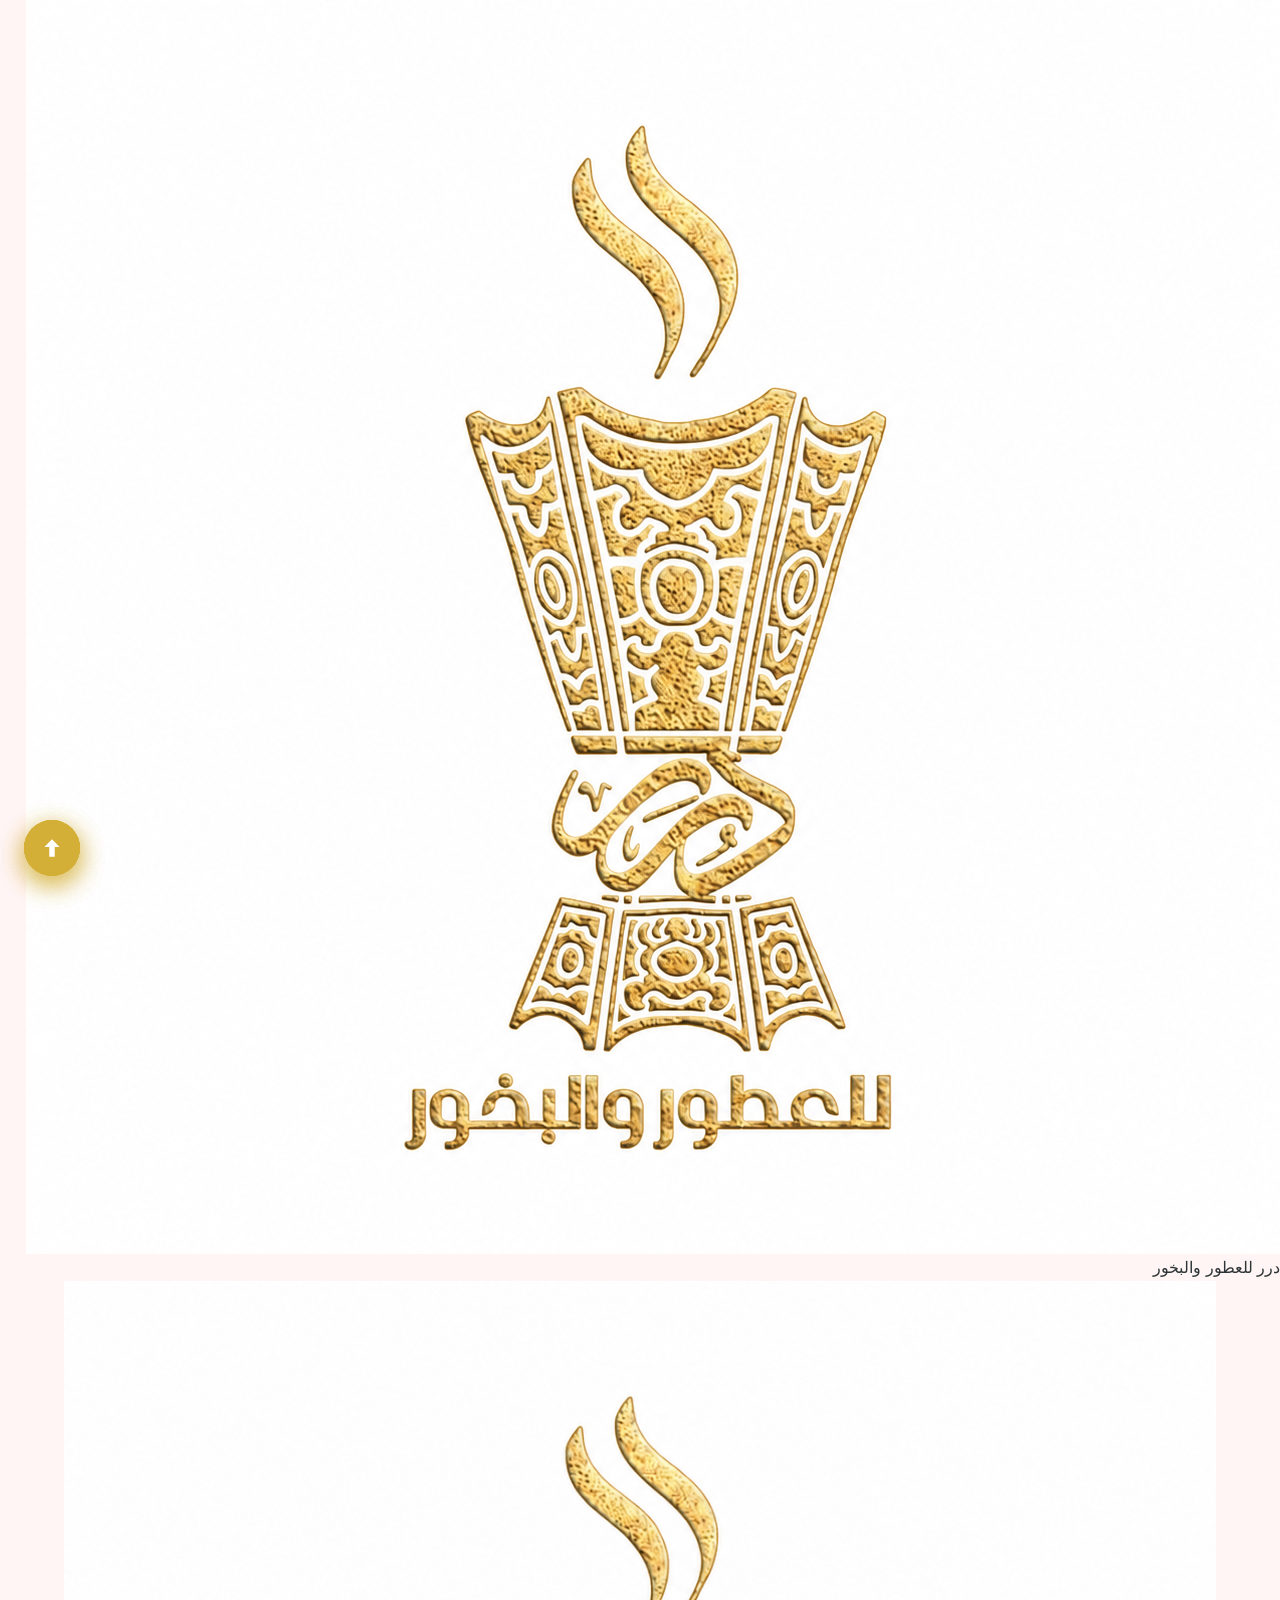
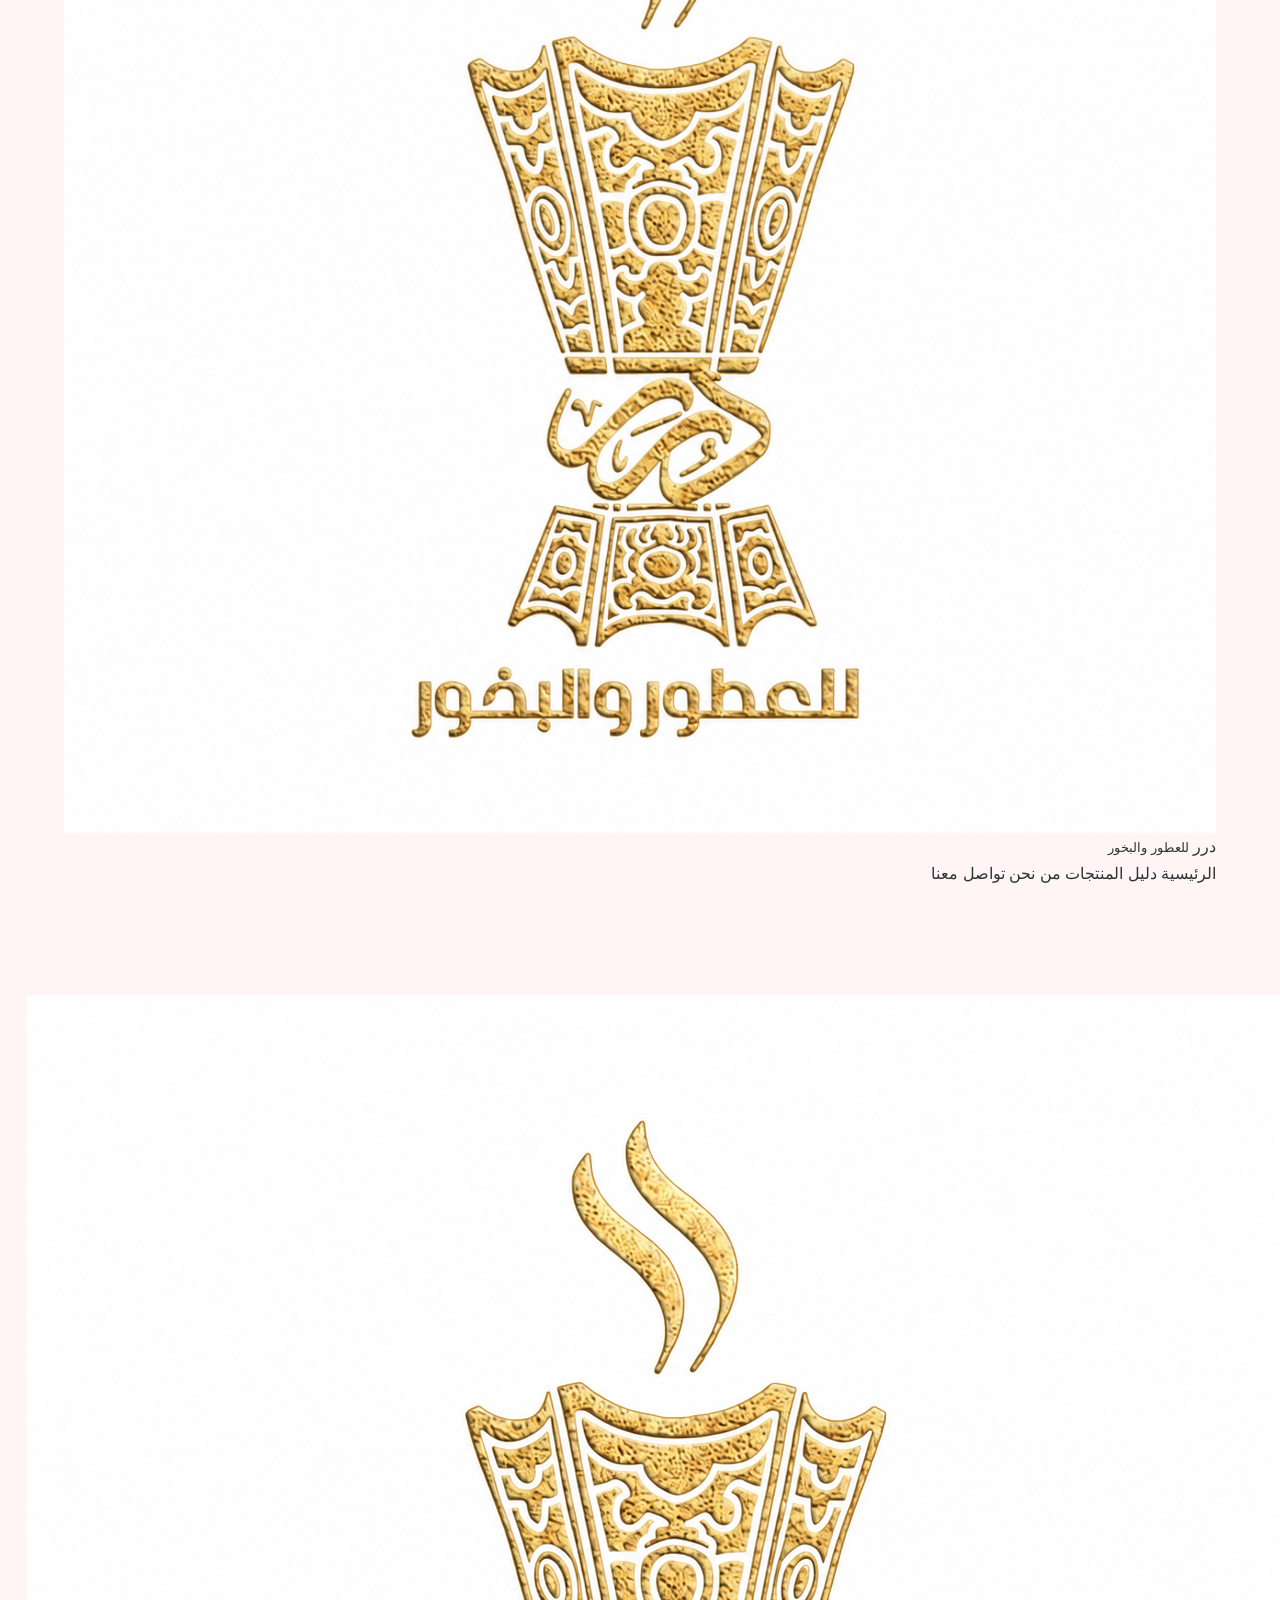
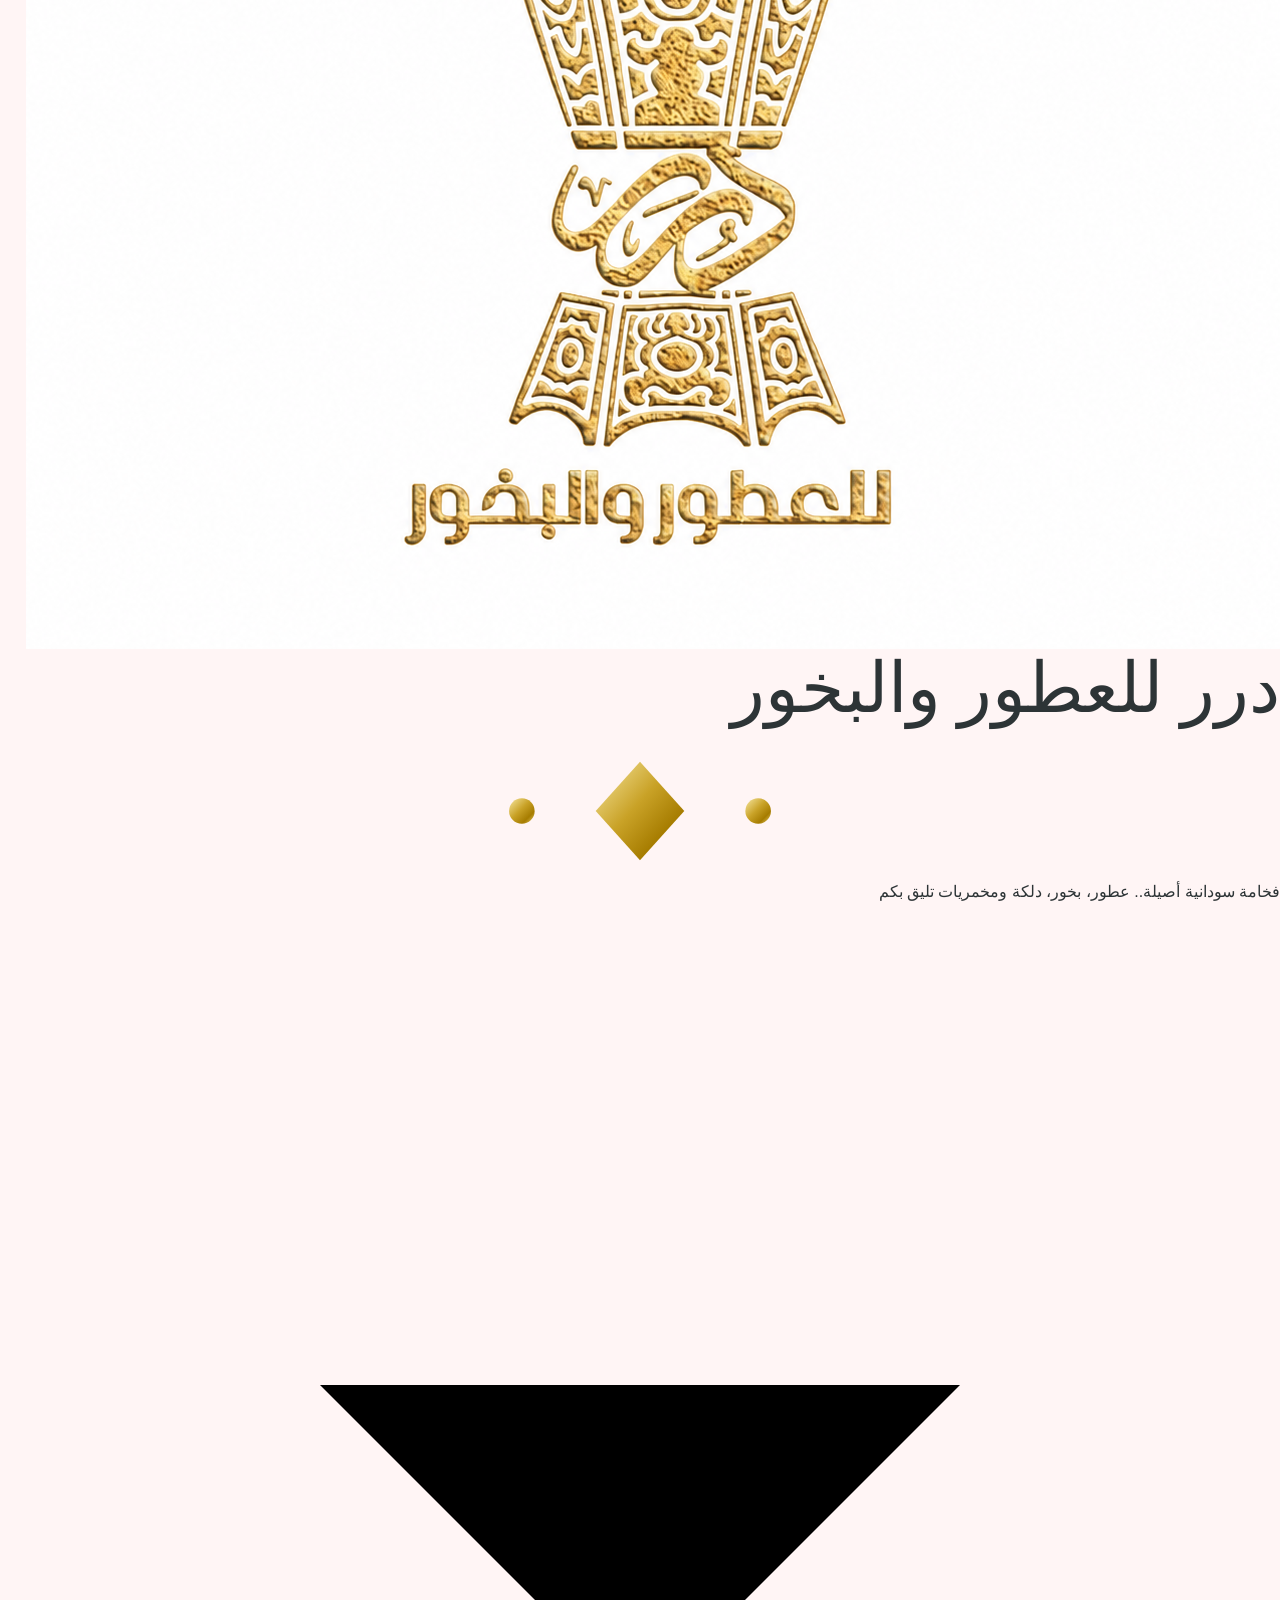
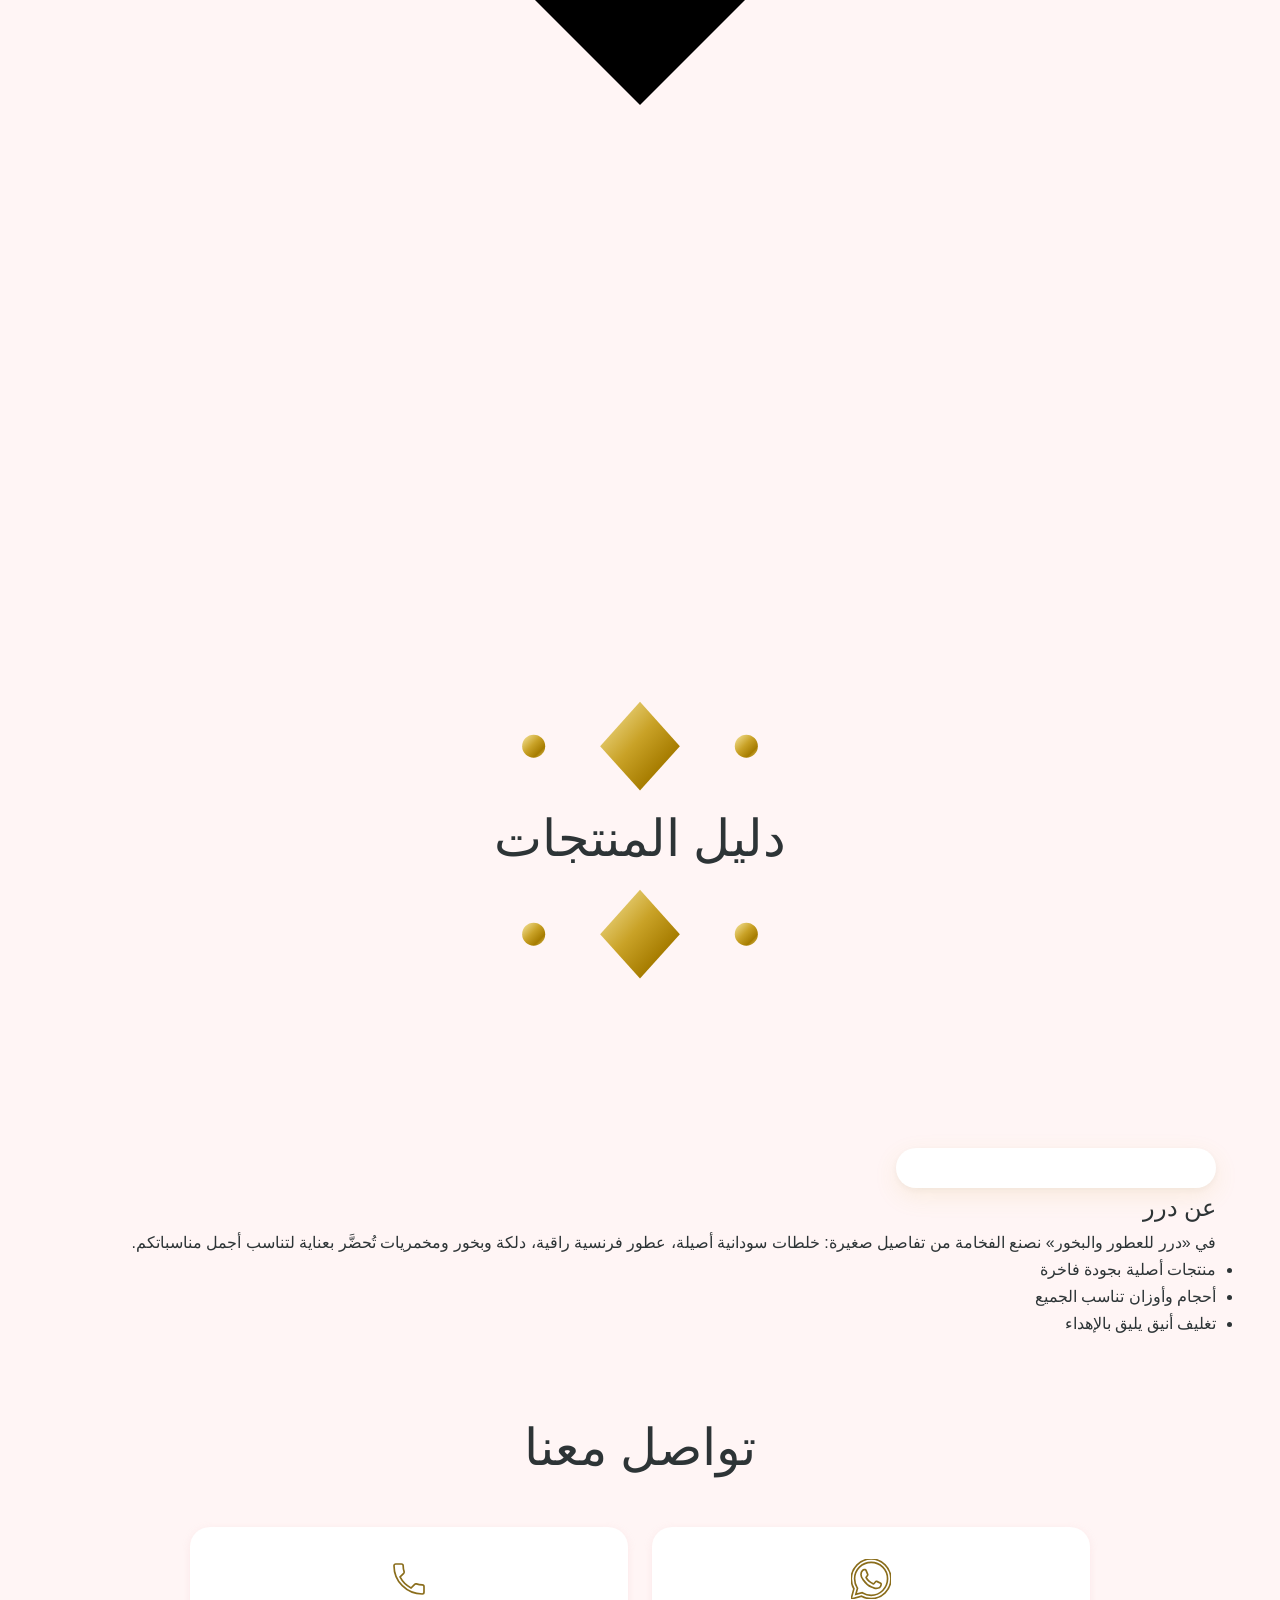
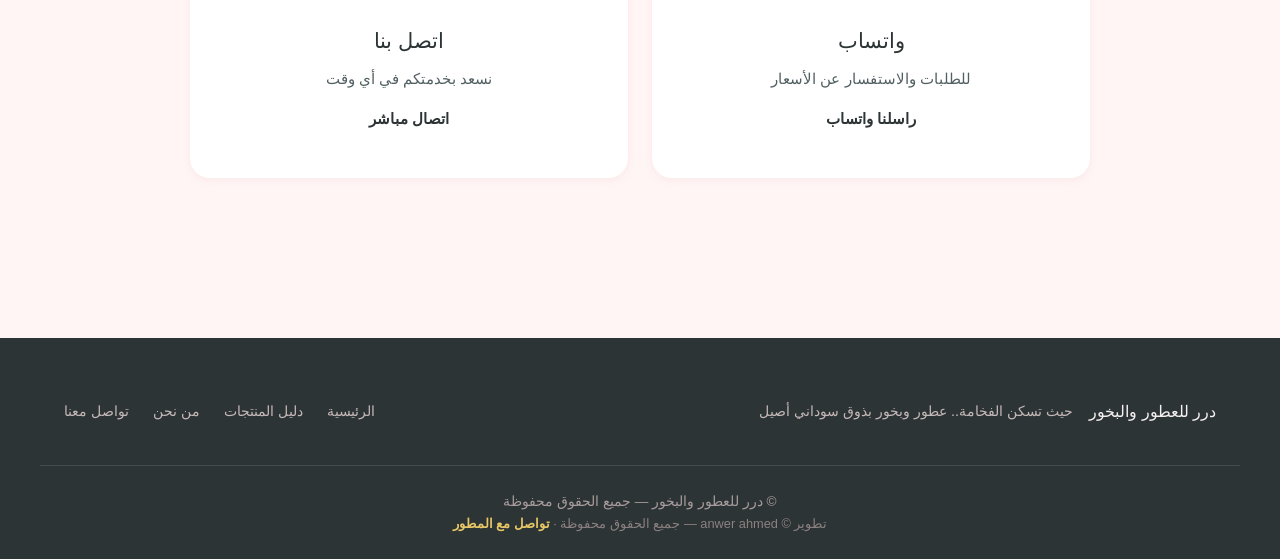
==== commit 68580bb3: "Update index.html" ====
--- a/index.html
+++ b/index.html
@@ -3,253 +3,172 @@
 <head>
 <meta charset="UTF-8">
 <meta name="viewport" content="width=device-width, initial-scale=1">
-<title>درر للعطور والبخور — فخامة سودانية أصيلة</title>
-<meta name="description" content="درر للعطور والبخور — خمرة سودانية، عطور فرنسية، دلكة، بخور، مرشات ومخمريات فاخرة.">
-<meta name="theme-color" content="#E8B4B8">
+<title>درر للعطور والبخور | عطور وبخور سودانية فاخرة</title>
+<meta name="description" content="درر للعطور والبخور — خمرة سودانية، عطور فرنسية، دلكة، بخور، مرشات ومخمريات فاخرة. تصفح دليل المنتجات الكامل بالأسعار.">
+<meta name="keywords" content="درر, عطور, بخور, خمرة, دلكة, مخمرية, مرشات, عود, مسك, السودان">
+<meta property="og:title" content="درر للعطور والبخور">
+<meta property="og:description" content="دليل منتجات درر للعطور والبخور — فخامة سودانية أصيلة.">
+<meta property="og:type" content="website">
+<meta name="theme-color" content="#c9a227">
 <link rel="icon" type="image/png" href="logo.png">
 <link rel="preconnect" href="https://fonts.googleapis.com">
 <link rel="preconnect" href="https://fonts.gstatic.com" crossorigin>
-<link href="https://fonts.googleapis.com/css2?family=Cormorant+Garamond:wght@400;500;600;700&family=Montserrat:wght@300;400;500;600;700&display=swap" rel="stylesheet">
+<link href="https://fonts.googleapis.com/css2?family=Aref+Ruqaa:wght@400;700&family=Cairo:wght@400;600;700;800&display=swap" rel="stylesheet">
 <link rel="stylesheet" href="style.css">
+<script type="application/ld+json">
+{"@context":"https://schema.org","@type":"LocalBusiness","name":"درر للعطور والبخور","description":"عطور وبخور سودانية فاخرة"}
+</script>
 </head>
 <body>
 
-<nav class="nav">
-  <div class="container nav-inner">
-    <a href="#" class="logo">
-      <img src="logo.png" alt="">
-      <span>درر</span>
+<svg width="0" height="0" style="position:absolute" aria-hidden="true">
+  <defs>
+    <linearGradient id="goldGrad" x1="0" y1="0" x2="1" y2="1">
+      <stop offset="0" stop-color="#f7e7a0"/><stop offset=".45" stop-color="#c9a227"/>
+      <stop offset=".75" stop-color="#a67c00"/><stop offset="1" stop-color="#e9cf6b"/>
+    </linearGradient>
+  </defs>
+</svg>
+
+<!-- Loading -->
+<div id="loader" role="status" aria-label="جارٍ التحميل">
+  <img src="logo.png" alt="درر للعطور والبخور" class="loader-crest">
+  <p class="loader-brand">درر للعطور والبخور</p>
+  <span class="loader-ring" aria-hidden="true"></span>
+</div>
+
+<!-- Header -->
+<header id="siteHeader">
+  <div class="container header-inner">
+    <a href="#home" class="brand">
+      <img src="logo.png" alt="" class="brand-crest">
+      <span class="brand-name">درر <small>للعطور والبخور</small></span>
     </a>
-    <div class="nav-links" id="navLinks">
-      <a href="#services">المنتجات</a>
-      <a href="#offers">العروض</a>
-      <a href="#testimonials">آراء العملاء</a>
-      <a href="#booking">اطلبي</a>
-      <a href="#contact">تواصل</a>
-    </div>
-    <button id="themeToggle" class="theme-toggle" aria-label="تبديل الوضع الليلي">
-      <svg class="ic-moon" viewBox="0 0 24 24" fill="none" stroke="currentColor" stroke-width="1.8" stroke-linecap="round" stroke-linejoin="round"><path d="M21 12.79A9 9 0 1 1 11.21 3 7 7 0 0 0 21 12.79z"/></svg>
-      <svg class="ic-sun" viewBox="0 0 24 24" fill="none" stroke="currentColor" stroke-width="1.8" stroke-linecap="round"><circle cx="12" cy="12" r="5"/><path d="M12 1v3M12 20v3M4.2 4.2l2.1 2.1M17.7 17.7l2.1 2.1M1 12h3M20 12h3M4.2 19.8l2.1-2.1M17.7 6.3l2.1-2.1"/></svg>
-    </button>
-    <a href="#booking" class="btn btn-nav">احجزي طلبك</a>
-    <button class="mobile-toggle" aria-label="القائمة" id="mobileToggle">
-      <svg viewBox="0 0 24 24" fill="none" stroke="currentColor" stroke-width="2" stroke-linecap="round"><line x1="3" y1="6" x2="21" y2="6"/><line x1="3" y1="12" x2="21" y2="12"/><line x1="3" y1="18" x2="21" y2="18"/></svg>
+    <nav class="main-nav" aria-label="التنقل الرئيسي">
+      <a href="#home">الرئيسية</a>
+      <a href="#catalog">دليل المنتجات</a>
+      <a href="#about">من نحن</a>
+      <a href="#contact">تواصل معنا</a>
+    </nav>
+    <button id="themeToggle" class="icon-btn" type="button" aria-label="تبديل الوضع الليلي">
+      <svg class="ic-moon" viewBox="0 0 24 24"><path d="M21 12.79A9 9 0 1 1 11.21 3 7 7 0 0 0 21 12.79z"/></svg>
+      <svg class="ic-sun" viewBox="0 0 24 24"><circle cx="12" cy="12" r="5"/><path d="M12 1v3M12 20v3M4.2 4.2l2.1 2.1M17.7 17.7l2.1 2.1M1 12h3M20 12h3M4.2 19.8l2.1-2.1M17.7 6.3l2.1-2.1"/></svg>
     </button>
   </div>
-</nav>
+</header>
 
-<section class="hero">
-  <div class="hero-bg-blob"></div>
-  <div class="container hero-grid">
+<main>
+  <!-- Hero -->
+  <section id="home" class="hero">
+    <div id="particles" aria-hidden="true"></div>
     <div class="hero-content">
-      <span class="eyebrow">فخامة سودانية أصيلة</span>
-      <h1 class="hero-title">حيث تسكن<br><em>الفخامة</em> في التفاصيل</h1>
-      <p class="hero-lead">عطور، بخور، دلكة ومخمريات مصنوعة بعناية من أجود المكونات السودانية والفرنسية لتناسب أجمل لحظاتك.</p>
-      <div class="hero-cta">
-        <a href="#services" class="btn btn-primary">تصفّحي المنتجات</a>
-        <a href="#offers" class="btn btn-ghost">عروض الأسبوع</a>
-      </div>
-      <div class="hero-trust">
-        <div class="rating" aria-label="تقييم 4.9 من 5">
-          <svg viewBox="0 0 20 20"><path d="M10 1l2.9 5.9 6.5.9-4.7 4.6 1.1 6.4L10 15.8l-5.8 3 1.1-6.4L.6 7.8l6.5-.9z"/></svg>
-          <svg viewBox="0 0 20 20"><path d="M10 1l2.9 5.9 6.5.9-4.7 4.6 1.1 6.4L10 15.8l-5.8 3 1.1-6.4L.6 7.8l6.5-.9z"/></svg>
-          <svg viewBox="0 0 20 20"><path d="M10 1l2.9 5.9 6.5.9-4.7 4.6 1.1 6.4L10 15.8l-5.8 3 1.1-6.4L.6 7.8l6.5-.9z"/></svg>
-          <svg viewBox="0 0 20 20"><path d="M10 1l2.9 5.9 6.5.9-4.7 4.6 1.1 6.4L10 15.8l-5.8 3 1.1-6.4L.6 7.8l6.5-.9z"/></svg>
-          <svg viewBox="0 0 20 20"><path d="M10 1l2.9 5.9 6.5.9-4.7 4.6 1.1 6.4L10 15.8l-5.8 3 1.1-6.4L.6 7.8l6.5-.9z"/></svg>
-        </div>
-        <span>4.9 من أكثر من 1,200 عميلة</span>
-      </div>
+      <img src="logo.png" alt="شعار درر للعطور والبخور" class="hero-crest">
+      <h1 class="hero-title">درر للعطور والبخور</h1>
+      <svg class="ornament" viewBox="0 0 260 24" aria-hidden="true">
+        <path d="M0 12h96M164 12h260" stroke="url(#goldGrad)" stroke-width="1.4"/>
+        <path d="M130 2l9 10-9 10-9-10z" fill="url(#goldGrad)"/>
+        <circle cx="106" cy="12" r="2.6" fill="url(#goldGrad)"/><circle cx="154" cy="12" r="2.6" fill="url(#goldGrad)"/>
+      </svg>
+      <p class="hero-tag">فخامة سودانية أصيلة.. عطور، بخور، دلكة ومخمريات تليق بكم</p>
     </div>
-    <div class="hero-visual">
-      <div class="hero-blob"></div>
-      <img src="logo.png" alt="شعار درر" class="hero-logo">
-      <div class="hero-badge">
-        <svg viewBox="0 0 24 24" fill="none" stroke="currentColor" stroke-width="1.5" stroke-linecap="round" stroke-linejoin="round"><path d="M20.84 4.61a5.5 5.5 0 0 0-7.78 0L12 5.67l-1.06-1.06a5.5 5.5 0 0 0-7.78 7.78l1.06 1.06L12 21.23l7.78-7.78 1.06-1.06a5.5 5.5 0 0 0 0-7.78z"/></svg>
-        <span>منتج يدوي 100%</span>
-      </div>
+    <a href="#catalog" class="scroll-hint" aria-label="انتقل للأسفل">
+      <svg viewBox="0 0 24 24"><path d="M6 9l6 6 6-6"/></svg>
+    </a>
+  </section>
+
+  <!-- Catalog -->
+  <section id="catalog" class="container catalog-section">
+    <div class="section-head fade-section">
+      <svg class="ornament" viewBox="0 0 260 24" aria-hidden="true"><path d="M0 12h96M164 12h260" stroke="url(#goldGrad)" stroke-width="1.4"/><path d="M130 2l9 10-9 10-9-10z" fill="url(#goldGrad)"/><circle cx="106" cy="12" r="2.6" fill="url(#goldGrad)"/><circle cx="154" cy="12" r="2.6" fill="url(#goldGrad)"/></svg>
+      <h2>دليل المنتجات</h2>
+      <svg class="ornament" viewBox="0 0 260 24" aria-hidden="true"><path d="M0 12h96M164 12h260" stroke="url(#goldGrad)" stroke-width="1.4"/><path d="M130 2l9 10-9 10-9-10z" fill="url(#goldGrad)"/><circle cx="106" cy="12" r="2.6" fill="url(#goldGrad)"/><circle cx="154" cy="12" r="2.6" fill="url(#goldGrad)"/></svg>
     </div>
-  </div>
-</section>
 
-<section id="services" class="services">
-  <div class="container">
-    <div class="section-head">
-      <span class="eyebrow">مجموعتنا الكاملة</span>
-      <h2>دليل المنتجات الفاخرة</h2>
-      <p class="section-lead">اختاري من تشكيلتنا الواسعة — كل قطعة محضّرة بحب وعناية</p>
+    <div id="chips" class="chips fade-section" role="group" aria-label="تصفية حسب الفئة"></div>
+
+    <!-- كاروسيل الأقسام -->
+    <div class="carousel-wrap fade-section">
+      <div id="catCarousel" class="cat-carousel" aria-label="أقسام المنتجات"></div>
+      <p class="carousel-hint">اسحب يمين أو يسار لاستعراض الأقسام</p>
     </div>
-    <div id="chips" class="chips" role="group" aria-label="تصفية حسب الفئة"></div>
-    <div class="carousel-wrap">
-      <div id="catCarousel" class="cat-carousel" aria-label="أقسام المنتجات"></div>
-      <p class="carousel-hint">اسحبي يمين أو يسار لاستعراض الأقسام</p>
-    </div>
-    <div class="catalog-layout" id="catalogLayout">
+
+    <div class="catalog-layout fade-section" id="catalogLayout">
       <aside class="catalog-index" id="catalogIndex" aria-label="قائمة المنتجات"></aside>
       <div class="catalog-detail" id="catalogDetail" aria-live="polite"></div>
     </div>
+
     <div id="empty" class="empty" hidden>
-      <svg viewBox="0 0 24 24" fill="none" stroke="currentColor" stroke-width="1.5"><circle cx="11" cy="11" r="8"/><path d="M21 21l-4.35-4.35"/></svg>
-      <p>لا توجد منتجات في هذه الفئة</p>
-      <button id="resetFilters" class="btn btn-ghost">عرض كل المنتجات</button>
+      <p>لا توجد نتائج مطابقة لبحثك</p>
+      <button id="resetFilters" class="btn btn-outline" type="button">عرض كل المنتجات</button>
     </div>
-  </div>
-</section>
+  </section>
 
-<section id="offers" class="offers">
-  <div class="container">
-    <div class="section-head">
-      <span class="eyebrow">لفترة محدودة</span>
-      <h2>عروض <em>درر</em> هذا الأسبوع</h2>
+  <!-- About -->
+  <section id="about" class="container about fade-section">
+    <div class="about-frame">
+      <h2>عن درر</h2>
+      <p>في «درر للعطور والبخور» نصنع الفخامة من تفاصيل صغيرة: خلطات سودانية أصيلة، عطور فرنسية راقية، دلكة وبخور ومخمريات تُحضَّر بعناية لتناسب أجمل مناسباتكم.</p>
+      <ul class="features">
+        <li>منتجات أصلية بجودة فاخرة</li>
+        <li>أحجام وأوزان تناسب الجميع</li>
+        <li>تغليف أنيق يليق بالإهداء</li>
+      </ul>
     </div>
-    <div class="offers-grid">
-      <article class="offer-card reveal">
-        <div class="offer-media"><img src="images/offer-perfume.jpg" alt="باقة العطور الفرنسية" loading="lazy"></div>
-        <div class="offer-body">
-          <span class="offer-tag">خصم 20%</span>
-          <h3>باقة العطور الفرنسية</h3>
-          <p>بكرات روج + فرزاتشي + بلاك اوبيوم</p>
-          <div class="offer-price"><s>1,800</s><b>1,440 جنيه</b></div>
-          <a class="btn btn-primary" href="https://wa.me/201507794384?text=%D8%A3%D8%B1%D9%8A%D8%AF%20%D8%A8%D8%A7%D9%82%D8%A9%20%D8%A7%D9%84%D8%B9%D8%B7%D9%88%D8%B1%20%D8%A7%D9%84%D9%81%D8%B1%D9%86%D8%B3%D9%8A%D8%A9" target="_blank" rel="noopener">اطلبي العرض</a>
-        </div>
-      </article>
-      <article class="offer-card reveal">
-        <div class="offer-media"><img src="images/offer-bakhoor.jpg" alt="باقة البخور الملكي" loading="lazy"></div>
-        <div class="offer-body">
-          <span class="offer-tag">خصم 25%</span>
-          <h3>باقة البخور الملكي</h3>
-          <p>عنفر ملكي + بخور شاف العروس + صندل مطحون</p>
-          <div class="offer-price"><s>2,000</s><b>1,500 جنيه</b></div>
-          <a class="btn btn-primary" href="https://wa.me/201507794384?text=%D8%A3%D8%B1%D9%8A%D8%AF%20%D8%A8%D8%A7%D9%82%D8%A9%20%D8%A7%D9%84%D8%A8%D8%AE%D9%88%D8%B1%20%D8%A7%D9%84%D9%85%D9%84%D9%83%D9%8A" target="_blank" rel="noopener">اطلبي العرض</a>
-        </div>
-      </article>
-      <article class="offer-card reveal">
-        <div class="offer-media"><img src="images/offer-gift.jpg" alt="صندوق العروس" loading="lazy"></div>
-        <div class="offer-body">
-          <span class="offer-tag">الأكثر طلباً</span>
-          <h3>صندوق العروس الكامل</h3>
-          <p>دلكة + مخمرية + خمرة + لمسة محلب</p>
-          <div class="offer-price"><s>3,500</s><b>2,800 جنيه</b></div>
-          <a class="btn btn-primary" href="https://wa.me/201507794384?text=%D8%A3%D8%B1%D9%8A%D8%AF%20%D8%B5%D9%86%D8%AF%D9%88%D9%82%20%D8%A7%D9%84%D8%B9%D8%B1%D9%88%D8%B3" target="_blank" rel="noopener">اطلبي العرض</a>
-        </div>
-      </article>
-    </div>
-  </div>
-</section>
+  </section>
 
-<section id="testimonials" class="testimonials">
-  <div class="container">
-    <div class="section-head">
-      <span class="eyebrow">آراء عميلاتنا</span>
-      <h2>قصص من قلب <em>درر</em></h2>
-    </div>
-    <div class="testimonials-grid">
-      <div class="testimonial-card reveal">
-        <div class="stars" aria-label="5 نجوم">
-          <svg viewBox="0 0 20 20"><path d="M10 1l2.9 5.9 6.5.9-4.7 4.6 1.1 6.4L10 15.8l-5.8 3 1.1-6.4L.6 7.8l6.5-.9z"/></svg><svg viewBox="0 0 20 20"><path d="M10 1l2.9 5.9 6.5.9-4.7 4.6 1.1 6.4L10 15.8l-5.8 3 1.1-6.4L.6 7.8l6.5-.9z"/></svg><svg viewBox="0 0 20 20"><path d="M10 1l2.9 5.9 6.5.9-4.7 4.6 1.1 6.4L10 15.8l-5.8 3 1.1-6.4L.6 7.8l6.5-.9z"/></svg><svg viewBox="0 0 20 20"><path d="M10 1l2.9 5.9 6.5.9-4.7 4.6 1.1 6.4L10 15.8l-5.8 3 1.1-6.4L.6 7.8l6.5-.9z"/></svg><svg viewBox="0 0 20 20"><path d="M10 1l2.9 5.9 6.5.9-4.7 4.6 1.1 6.4L10 15.8l-5.8 3 1.1-6.4L.6 7.8l6.5-.9z"/></svg>
-        </div>
-        <p>"دلكة العروس من درر كانت سر نضارتي ليلة فرحي. كل العرايس بيسألوني عن السر!"</p>
-        <div class="author">
-          <div class="author-avatar">س</div>
-          <div><strong>سارة أحمد</strong><span>عروس 2024</span></div>
-        </div>
+  <!-- Contact -->
+  <section id="contact" class="container contact fade-section">
+    <div class="section-head"><h2>تواصل معنا</h2></div>
+    <div class="contact-cards">
+      <div class="contact-card">
+        <svg viewBox="0 0 24 24" class="contact-ic" aria-hidden="true"><path d="M17.47 14.38c-.3-.15-1.76-.87-2.03-.97-.27-.1-.47-.15-.67.15-.2.3-.77.97-.94 1.17-.17.2-.35.22-.64.07-.3-.15-1.26-.46-2.4-1.47-.88-.79-1.48-1.76-1.65-2.06-.17-.3-.02-.46.13-.6.13-.14.3-.35.44-.52.15-.18.2-.3.3-.5.1-.2.05-.37-.02-.52-.08-.15-.67-1.61-.92-2.2-.24-.58-.49-.5-.67-.51h-.57c-.2 0-.52.07-.8.37-.27.3-1.04 1.02-1.04 2.48s1.07 2.87 1.22 3.07c.15.2 2.1 3.2 5.08 4.49.7.3 1.26.49 1.7.62.71.23 1.36.2 1.87.12.57-.08 1.76-.72 2-1.41.25-.7.25-1.29.18-1.42-.07-.12-.27-.2-.57-.34M12.05 21.79h-.01a9.87 9.87 0 0 1-5.03-1.38l-.36-.21-3.74.98 1-3.65-.24-.37a9.86 9.86 0 0 1-1.51-5.26c0-5.45 4.44-9.88 9.9-9.88a9.82 9.82 0 0 1 9.88 9.89c0 5.45-4.44 9.88-9.89 9.88m8.41-18.3A11.82 11.82 0 0 0 12.05 0C5.5 0 .16 5.34.16 11.89c0 2.1.55 4.14 1.59 5.95L.06 24l6.3-1.65a11.88 11.88 0 0 0 5.68 1.44h.01c6.55 0 11.89-5.33 11.89-11.89 0-3.18-1.23-6.16-3.48-8.41z"/></svg>
+        <h3>واتساب</h3>
+        <p>للطلبات والاستفسار عن الأسعار</p>
+        <a id="waLink" class="btn btn-gold" href="#" target="_blank" rel="noopener">راسلنا واتساب</a>
       </div>
-      <div class="testimonial-card reveal">
-        <div class="stars" aria-label="5 نجوم">
-          <svg viewBox="0 0 20 20"><path d="M10 1l2.9 5.9 6.5.9-4.7 4.6 1.1 6.4L10 15.8l-5.8 3 1.1-6.4L.6 7.8l6.5-.9z"/></svg><svg viewBox="0 0 20 20"><path d="M10 1l2.9 5.9 6.5.9-4.7 4.6 1.1 6.4L10 15.8l-5.8 3 1.1-6.4L.6 7.8l6.5-.9z"/></svg><svg viewBox="0 0 20 20"><path d="M10 1l2.9 5.9 6.5.9-4.7 4.6 1.1 6.4L10 15.8l-5.8 3 1.1-6.4L.6 7.8l6.5-.9z"/></svg><svg viewBox="0 0 20 20"><path d="M10 1l2.9 5.9 6.5.9-4.7 4.6 1.1 6.4L10 15.8l-5.8 3 1.1-6.4L.6 7.8l6.5-.9z"/></svg><svg viewBox="0 0 20 20"><path d="M10 1l2.9 5.9 6.5.9-4.7 4.6 1.1 6.4L10 15.8l-5.8 3 1.1-6.4L.6 7.8l6.5-.9z"/></svg>
-        </div>
-        <p>"بخور العود الفاخر 999 يملأ المجلس بعطر لا يُنسى. الجودة فعلاً عالمية."</p>
-        <div class="author">
-          <div class="author-avatar">ف</div>
-          <div><strong>فاطمة محمد</strong><span>عميلة منذ 3 سنوات</span></div>
-        </div>
-      </div>
-      <div class="testimonial-card reveal">
-        <div class="stars" aria-label="5 نجوم">
-          <svg viewBox="0 0 20 20"><path d="M10 1l2.9 5.9 6.5.9-4.7 4.6 1.1 6.4L10 15.8l-5.8 3 1.1-6.4L.6 7.8l6.5-.9z"/></svg><svg viewBox="0 0 20 20"><path d="M10 1l2.9 5.9 6.5.9-4.7 4.6 1.1 6.4L10 15.8l-5.8 3 1.1-6.4L.6 7.8l6.5-.9z"/></svg><svg viewBox="0 0 20 20"><path d="M10 1l2.9 5.9 6.5.9-4.7 4.6 1.1 6.4L10 15.8l-5.8 3 1.1-6.4L.6 7.8l6.5-.9z"/></svg><svg viewBox="0 0 20 20"><path d="M10 1l2.9 5.9 6.5.9-4.7 4.6 1.1 6.4L10 15.8l-5.8 3 1.1-6.4L.6 7.8l6.5-.9z"/></svg><svg viewBox="0 0 20 20"><path d="M10 1l2.9 5.9 6.5.9-4.7 4.6 1.1 6.4L10 15.8l-5.8 3 1.1-6.4L.6 7.8l6.5-.9z"/></svg>
-        </div>
-        <p>"لمسة محلب — رائحة تبقى لأيام. ما جربت حاجة زيها في حياتي."</p>
-        <div class="author">
-          <div class="author-avatar">ن</div>
-          <div><strong>نور الهدى</strong><span>عميلة دائمة</span></div>
-        </div>
+      <div class="contact-card">
+        <svg viewBox="0 0 24 24" class="contact-ic" aria-hidden="true"><path d="M6.62 10.79a15.05 15.05 0 0 0 6.59 6.59l2.2-2.2c.27-.27.67-.36 1.02-.24 1.12.37 2.33.57 3.57.57.55 0 1 .45 1 1V20c0 .55-.45 1-1 1C10.61 21 3 13.39 3 4c0-.55.45-1 1-1h3.5c.55 0 1 .45 1 1 0 1.25.2 2.45.57 3.57.11.35.03.74-.25 1.02l-2.2 2.2z"/></svg>
+        <h3>اتصل بنا</h3>
+        <p>نسعد بخدمتكم في أي وقت</p>
+        <a id="phoneLink" class="btn btn-outline" href="#">اتصال مباشر</a>
       </div>
     </div>
-  </div>
-</section>
+  </section>
+</main>
 
-<section id="booking" class="booking">
-  <div class="container booking-card">
-    <div class="booking-decor"></div>
-    <div class="booking-content">
-      <span class="eyebrow">جاهزة لطلبك؟</span>
-      <h2>تواصلي معنا الآن</h2>
-      <p>فريقنا جاهز لمساعدتك في اختيار المنتجات المثالية — توصيل لكل السودان.</p>
-      <div class="booking-cta">
-        <a id="waMain" href="#" target="_blank" rel="noopener" class="btn btn-primary btn-lg">
-          <svg viewBox="0 0 24 24" fill="currentColor"><path d="M17.47 14.38c-.3-.15-1.76-.87-2.03-.97-.27-.1-.47-.15-.67.15-.2.3-.77.97-.94 1.17-.17.2-.35.22-.64.07-.3-.15-1.26-.46-2.4-1.47-.88-.79-1.48-1.76-1.65-2.06-.17-.3-.02-.46.13-.6.13-.14.3-.35.44-.52.15-.18.2-.3.3-.5.1-.2.05-.37-.02-.52-.08-.15-.67-1.61-.92-2.2-.24-.58-.49-.5-.67-.51h-.57c-.2 0-.52.07-.8.37-.27.3-1.04 1.02-1.04 2.48s1.07 2.87 1.22 3.07c.15.2 2.1 3.2 5.08 4.49.7.3 1.26.49 1.7.62.71.23 1.36.2 1.87.12.57-.08 1.76-.72 2-1.41.25-.7.25-1.29.18-1.42-.07-.12-.27-.2-.57-.34M12.05 21.79h-.01a9.87 9.87 0 0 1-5.03-1.38l-.36-.21-3.74.98 1-3.65-.24-.37a9.86 9.86 0 0 1-1.51-5.26c0-5.45 4.44-9.88 9.9-9.88a9.82 9.82 0 0 1 9.88 9.89c0 5.45-4.44 9.88-9.89 9.88m8.41-18.3A11.82 11.82 0 0 0 12.05 0C5.5 0 .16 5.34.16 11.89c0 2.1.55 4.14 1.59 5.95L.06 24l6.3-1.65a11.88 11.88 0 0 0 5.68 1.44h.01c6.55 0 11.89-5.33 11.89-11.89 0-3.18-1.23-6.16-3.48-8.41z"/></svg>
-          راسلينا على واتساب
-        </a>
-        <a id="phoneMain" href="#" class="btn btn-ghost btn-lg">
-          <svg viewBox="0 0 24 24" fill="none" stroke="currentColor" stroke-width="1.5" stroke-linecap="round"><path d="M22 16.92v3a2 2 0 0 1-2.18 2 19.79 19.79 0 0 1-8.63-3.07 19.5 19.5 0 0 1-6-6 19.79 19.79 0 0 1-3.07-8.67A2 2 0 0 1 4.11 2h3a2 2 0 0 1 2 1.72 12.84 12.84 0 0 0 .7 2.81 2 2 0 0 1-.45 2.11L8.09 9.91a16 16 0 0 0 6 6l1.27-1.27a2 2 0 0 1 2.11-.45 12.84 12.84 0 0 0 2.81.7A2 2 0 0 1 22 16.92z"/></svg>
-          اتصال مباشر
-        </a>
-      </div>
-    </div>
-  </div>
-</section>
-
-<section id="contact" class="contact">
-  <div class="container">
-    <div class="section-head">
-      <span class="eyebrow">نحن هنا</span>
-      <h2>تواصلي معنا</h2>
-    </div>
-    <div class="contact-cards">
-      <div class="contact-card reveal">
-        <svg viewBox="0 0 24 24" fill="none" stroke="currentColor" stroke-width="1.5" stroke-linecap="round" stroke-linejoin="round"><path d="M21 10c0 7-9 13-9 13s-9-6-9-13a9 9 0 0 1 18 0z"/><circle cx="12" cy="10" r="3"/></svg>
-        <h3>موقعنا</h3>
-        <p>السودان — توصيل لكل الولايات</p>
-      </div>
-      <div class="contact-card reveal">
-        <svg viewBox="0 0 24 24" fill="none" stroke="currentColor" stroke-width="1.5" stroke-linecap="round" stroke-linejoin="round"><circle cx="12" cy="12" r="10"/><polyline points="12 6 12 12 16 14"/></svg>
-        <h3>ساعات العمل</h3>
-        <p>من 9 صباحاً إلى 10 مساءً — يومياً</p>
-      </div>
-      <div class="contact-card reveal">
-        <svg viewBox="0 0 24 24" fill="none" stroke="currentColor" stroke-width="1.5" stroke-linecap="round" stroke-linejoin="round"><path d="M22 16.92v3a2 2 0 0 1-2.18 2 19.79 19.79 0 0 1-8.63-3.07 19.5 19.5 0 0 1-6-6 19.79 19.79 0 0 1-3.07-8.67A2 2 0 0 1 4.11 2h3a2 2 0 0 1 2 1.72 12.84 12.84 0 0 0 .7 2.81 2 2 0 0 1-.45 2.11L8.09 9.91a16 16 0 0 0 6 6l1.27-1.27a2 2 0 0 1 2.11-.45 12.84 12.84 0 0 0 2.81.7A2 2 0 0 1 22 16.92z"/></svg>
-        <h3>اتصلي بنا</h3>
-        <p dir="ltr">+20 150 779 4384</p>
-      </div>
-    </div>
-  </div>
-</section>
-
+<!-- Footer -->
 <footer>
+  <div class="footer-gold-line" aria-hidden="true"></div>
   <div class="container footer-inner">
     <div class="footer-brand">
-      <img src="logo.png" alt="" class="footer-logo-img">
+      <p class="footer-logo">درر للعطور والبخور</p>
       <p class="footer-tag">حيث تسكن الفخامة.. عطور وبخور بذوق سوداني أصيل</p>
     </div>
-    <nav class="footer-links">
-      <a href="#services">المنتجات</a>
-      <a href="#offers">العروض</a>
-      <a href="#testimonials">آراء العملاء</a>
-      <a href="#booking">اطلبي</a>
+    <nav class="footer-links" aria-label="روابط سريعة">
+      <a href="#home">الرئيسية</a><a href="#catalog">دليل المنتجات</a><a href="#about">من نحن</a><a href="#contact">تواصل معنا</a>
     </nav>
   </div>
   <div class="footer-bottom">
-    <div class="container">
-      <p>© <span id="year"></span> درر للعطور والبخور — جميع الحقوق محفوظة</p>
-      <p class="dev-line">تطوير © anwer ahmed — <a id="devWa" href="#" target="_blank" rel="noopener">تواصل مع المطور</a></p>
-    </div>
+    <p>© <span id="year"></span> درر للعطور والبخور — جميع الحقوق محفوظة</p>
+    <p class="dev-line">تطوير © anwer ahmed — جميع الحقوق محفوظة ·
+      <a id="devWa" href="#" target="_blank" rel="noopener">تواصل مع المطور</a>
+    </p>
   </div>
 </footer>
 
-<a id="waFloat" class="float-btn" href="#" target="_blank" rel="noopener" aria-label="واتساب">
-  <svg viewBox="0 0 24 24" fill="currentColor"><path d="M17.47 14.38c-.3-.15-1.76-.87-2.03-.97-.27-.1-.47-.15-.67.15-.2.3-.77.97-.94 1.17-.17.2-.35.22-.64.07-.3-.15-1.26-.46-2.4-1.47-.88-.79-1.48-1.76-1.65-2.06-.17-.3-.02-.46.13-.6.13-.14.3-.35.44-.52.15-.18.2-.3.3-.5.1-.2.05-.37-.02-.52-.08-.15-.67-1.61-.92-2.2-.24-.58-.49-.5-.67-.51h-.57c-.2 0-.52.07-.8.37-.27.3-1.04 1.02-1.04 2.48s1.07 2.87 1.22 3.07c.15.2 2.1 3.2 5.08 4.49.7.3 1.26.49 1.7.62.71.23 1.36.2 1.87.12.57-.08 1.76-.72 2-1.41.25-.7.25-1.29.18-1.42-.07-.12-.27-.2-.57-.34M12.05 21.79h-.01a9.87 9.87 0 0 1-5.03-1.38l-.36-.21-3.74.98 1-3.65-.24-.37a9.86 9.86 0 0 1-1.51-5.26c0-5.45 4.44-9.88 9.9-9.88a9.82 9.82 0 0 1 9.88 9.89c0 5.45-4.44 9.88-9.89 9.88m8.41-18.3A11.82 11.82 0 0 0 12.05 0C5.5 0 .16 5.34.16 11.89c0 2.1.55 4.14 1.59 5.95L.06 24l6.3-1.65a11.88 11.88 0 0 0 5.68 1.44h.01c6.55 0 11.89-5.33 11.89-11.89 0-3.18-1.23-6.16-3.48-8.41z"/></svg>
+<!-- Floating -->
+<a id="waFloat" class="float-btn wa" href="#" target="_blank" rel="noopener" aria-label="واتساب">
+  <svg viewBox="0 0 24 24"><path d="M17.47 14.38c-.3-.15-1.76-.87-2.03-.97-.27-.1-.47-.15-.67.15-.2.3-.77.97-.94 1.17-.17.2-.35.22-.64.07-.3-.15-1.26-.46-2.4-1.47-.88-.79-1.48-1.76-1.65-2.06-.17-.3-.02-.46.13-.6.13-.14.3-.35.44-.52.15-.18.2-.3.3-.5.1-.2.05-.37-.02-.52-.08-.15-.67-1.61-.92-2.2-.24-.58-.49-.5-.67-.51h-.57c-.2 0-.52.07-.8.37-.27.3-1.04 1.02-1.04 2.48s1.07 2.87 1.22 3.07c.15.2 2.1 3.2 5.08 4.49.7.3 1.26.49 1.7.62.71.23 1.36.2 1.87.12.57-.08 1.76-.72 2-1.41.25-.7.25-1.29.18-1.42-.07-.12-.27-.2-.57-.34M12.05 21.79h-.01a9.87 9.87 0 0 1-5.03-1.38l-.36-.21-3.74.98 1-3.65-.24-.37a9.86 9.86 0 0 1-1.51-5.26c0-5.45 4.44-9.88 9.9-9.88a9.82 9.82 0 0 1 9.88 9.89c0 5.45-4.44 9.88-9.89 9.88m8.41-18.3A11.82 11.82 0 0 0 12.05 0C5.5 0 .16 5.34.16 11.89c0 2.1.55 4.14 1.59 5.95L.06 24l6.3-1.65a11.88 11.88 0 0 0 5.68 1.44h.01c6.55 0 11.89-5.33 11.89-11.89 0-3.18-1.23-6.16-3.48-8.41z"/></svg>
 </a>
+<a id="phoneFloat" class="float-btn phone" href="#" aria-label="اتصال هاتفي">
+  <svg viewBox="0 0 24 24"><path d="M6.62 10.79a15.05 15.05 0 0 0 6.59 6.59l2.2-2.2c.27-.27.67-.36 1.02-.24 1.12.37 2.33.57 3.57.57.55 0 1 .45 1 1V20c0 .55-.45 1-1 1C10.61 21 3 13.39 3 4c0-.55.45-1 1-1h3.5c.55 0 1 .45 1 1 0 1.25.2 2.45.57 3.57.11.35.03.74-.25 1.02l-2.2 2.2z"/></svg>
+</a>
+<button id="backTop" class="float-btn top" type="button" aria-label="العودة للأعلى" hidden>
+  <svg viewBox="0 0 24 24"><path d="M12 4l-7 7h4.5v9h5v-9H19z"/></svg>
+</button>
 
 <div id="toast" role="status" aria-live="polite"></div>
+<noscript><p style="text-align:center;padding:2rem">يرجى تفعيل الجافاسكربت لعرض قائمة المنتجات.</p></noscript>
 <script src="script.js" defer></script>
 </body>
 </html>
--- a/style.css
+++ b/style.css
@@ -1,92 +1,87 @@
-/* ═══════════════════════════════════════════
-   درر للعطور والبخور — Soft UI System
-   ═══════════════════════════════════════════ */
+/* ═══ درر — Soft UI (Final + Dark Mode) ═══ */
 
 :root{
-  --pink:#E8B4B8;
-  --pink-soft:#F5D4D7;
-  --pink-deep:#D4939A;
-  --sage:#A8D5BA;
-  --sage-soft:#C5E4D1;
-  --sage-deep:#7BB897;
-  --gold:#D4AF37;
-  --gold-soft:#E8C766;
-  --bg:#FFF5F5;
-  --bg-alt:#FBECEC;
-  --card:#FFFFFF;
-  --text:#2D3436;
-  --text-soft:#5A6568;
-  --text-muted:#8A9497;
-  --shadow-sm:0 2px 8px rgba(232,180,184,.15);
-  --shadow:0 8px 24px rgba(212,175,55,.12), 0 2px 8px rgba(45,52,54,.05);
-  --shadow-lg:0 20px 48px rgba(232,180,184,.25);
-  --shadow-inset:inset 0 2px 8px rgba(232,180,184,.2);
-  --radius-sm:12px;
-  --radius:20px;
-  --radius-lg:32px;
+  --pink:#E8B4B8; --pink-soft:#F5D4D7; --pink-text:#A34A55;
+  --sage:#A8D5BA; --sage-soft:#C5E4D1; --sage-deep:#3E7459;
+  --gold:#D4AF37; --gold-deep:#8A6D1B; --gold-soft:#E8C766;
+  --bg:#FFF5F5; --bg-alt:#FBECEC; --card:#FFFFFF;
+  --text:#2D3436; --text-soft:#526063; --text-muted:#66747B;
+  --shadow-sm:0 2px 8px rgba(232,180,184,.18);
+  --shadow:0 8px 24px rgba(212,175,55,.12),0 2px 8px rgba(45,52,54,.05);
+  --shadow-lg:0 20px 48px rgba(232,180,184,.28);
+  --radius-sm:12px; --radius:20px; --radius-lg:32px;
   --trans:200ms cubic-bezier(.4,0,.2,1);
+}
+[data-theme="dark"]{
+  --pink-soft:#3B2A2D; --pink-text:#F2BCC2;
+  --sage-soft:#25382E; --sage-deep:#9BD3B6;
+  --gold-deep:#E8C766;
+  --bg:#171314; --bg-alt:#201A1C; --card:#262022;
+  --text:#F6EEEF; --text-soft:#CDC1C3; --text-muted:#A79B9E;
+  --shadow-sm:0 2px 8px rgba(0,0,0,.4);
+  --shadow:0 8px 24px rgba(0,0,0,.45);
+  --shadow-lg:0 20px 48px rgba(0,0,0,.55);
 }
 
 *{margin:0;padding:0;box-sizing:border-box}
 html{scroll-behavior:smooth;scroll-padding-top:100px}
-body{
-  font-family:'Montserrat',sans-serif;
-  background:var(--bg);
-  color:var(--text);
-  line-height:1.7;
-  overflow-x:hidden;
-  font-weight:400;
-}
-h1,h2,h3,.hero-title,.logo span,.section-head h2{
-  font-family:'Cormorant Garamond',serif;
-  font-weight:500;
-  letter-spacing:-.01em;
-}
+body{font-family:'Montserrat',sans-serif;background:var(--bg);color:var(--text);line-height:1.7;overflow-x:hidden;transition:background .3s,color .3s}
+h1,h2,h3,.logo span{font-family:'Cormorant Garamond',serif;font-weight:500}
 img{display:block;max-width:100%}
-a{color:inherit;text-decoration:none;cursor:pointer}
-button{font-family:inherit;cursor:pointer;border:none;background:none}
+a,button,.cat-slide{cursor:pointer}
+a{color:inherit;text-decoration:none}
+button{font-family:inherit;border:none;background:none}
 .container{max-width:1200px;margin-inline:auto;padding-inline:24px}
 ::selection{background:var(--pink);color:#fff}
-:focus-visible{outline:2px solid var(--gold);outline-offset:4px;border-radius:8px}
-
+:focus-visible{outline:2px solid var(--gold-deep);outline-offset:4px;border-radius:8px}
 @media (prefers-reduced-motion:reduce){
   *,*::before,*::after{animation-duration:.01ms !important;transition-duration:.01ms !important}
   html{scroll-behavior:auto}
 }
 
-/* ═════ NAV ═════ */
-.nav{position:sticky;top:0;z-index:100;background:rgba(255,245,245,.85);backdrop-filter:blur(20px);-webkit-backdrop-filter:blur(20px);border-bottom:1px solid rgba(232,180,184,.15)}
+.reveal{opacity:0;transform:translateY(26px);transition:opacity .7s ease,transform .7s ease}
+.reveal.inview{opacity:1;transform:none}
+
+/* ── Nav ── */
+.nav{position:sticky;top:0;z-index:100;background:rgba(255,245,245,.88);backdrop-filter:blur(20px);-webkit-backdrop-filter:blur(20px);border-bottom:1px solid rgba(232,180,184,.2)}
 .nav-inner{display:flex;align-items:center;justify-content:space-between;padding-block:16px;gap:20px}
-.logo{display:flex;align-items:center;gap:10px;font-size:1.5rem;font-weight:600;color:var(--text)}
+.logo{display:flex;align-items:center;gap:10px;font-size:1.5rem;font-weight:600}
 .logo img{width:42px;height:42px;border-radius:50%;object-fit:cover;box-shadow:var(--shadow-sm)}
-.logo span{background:linear-gradient(135deg,var(--pink-deep),var(--gold));-webkit-background-clip:text;background-clip:text;color:transparent}
-.nav-links{display:flex;gap:32px}
+.logo span{background:linear-gradient(135deg,var(--pink-text),var(--gold-deep));-webkit-background-clip:text;background-clip:text;color:transparent}
+.nav-links{display:flex;gap:30px}
 .nav-links a{font-size:.95rem;font-weight:500;color:var(--text-soft);position:relative;transition:color var(--trans)}
 .nav-links a::after{content:"";position:absolute;bottom:-6px;right:0;width:0;height:2px;background:var(--gold);border-radius:2px;transition:width var(--trans)}
 .nav-links a:hover{color:var(--text)}
 .nav-links a:hover::after{width:100%}
-.btn-nav{padding:10px 22px;background:var(--text);color:#fff;border-radius:999px;font-size:.85rem;font-weight:600;box-shadow:var(--shadow-sm);transition:all var(--trans)}
+.btn-nav{padding:10px 22px;background:var(--text);color:#FFF5F5;border-radius:999px;font-size:.85rem;font-weight:600;box-shadow:var(--shadow-sm);transition:all var(--trans)}
 .btn-nav:hover{transform:translateY(-2px);box-shadow:var(--shadow)}
-.mobile-toggle{display:none;width:42px;height:42px;border-radius:12px;background:var(--card);box-shadow:var(--shadow-sm)}
-.mobile-toggle svg{width:22px;height:22px;stroke:var(--text);margin:auto}
-
-/* ═════ BUTTONS ═════ */
-.btn{display:inline-flex;align-items:center;justify-content:center;gap:10px;padding:14px 28px;border-radius:999px;font-weight:600;font-size:.95rem;transition:all var(--trans);cursor:pointer;white-space:nowrap}
+.mobile-toggle{display:none;width:42px;height:42px;border-radius:12px;background:var(--card);box-shadow:var(--shadow-sm);place-items:center}
+.mobile-toggle svg{width:22px;height:22px;stroke:var(--text)}
+
+/* ── Theme toggle ── */
+.theme-toggle{width:44px;height:44px;border-radius:50%;background:var(--card);box-shadow:var(--shadow-sm);display:grid;place-items:center;transition:all var(--trans);color:var(--gold-deep)}
+.theme-toggle:hover{transform:rotate(15deg) scale(1.06);box-shadow:var(--shadow)}
+.theme-toggle svg{width:20px;height:20px}
+[data-theme="light"] .ic-sun{display:none}
+[data-theme="dark"] .ic-moon{display:none}
+[data-theme="dark"] .theme-toggle{color:var(--gold-soft)}
+
+/* ── Buttons ── */
+.btn{display:inline-flex;align-items:center;justify-content:center;gap:10px;padding:14px 28px;border-radius:999px;font-weight:600;font-size:.95rem;transition:all var(--trans);white-space:nowrap}
 .btn svg{width:18px;height:18px}
-.btn-primary{background:var(--gold);color:#fff;box-shadow:0 8px 24px rgba(212,175,55,.3)}
-.btn-primary:hover{transform:translateY(-2px);box-shadow:0 12px 32px rgba(212,175,55,.4);background:var(--gold-soft)}
-.btn-ghost{background:transparent;color:var(--text);border:1.5px solid rgba(45,52,54,.2)}
+.btn-primary{background:var(--gold);color:#2D3436;box-shadow:0 8px 24px rgba(212,175,55,.35)}
+.btn-primary:hover{transform:translateY(-2px);box-shadow:0 12px 32px rgba(212,175,55,.45);background:var(--gold-soft)}
+.btn-ghost{background:transparent;color:var(--text);border:1.5px solid rgba(45,52,54,.25)}
 .btn-ghost:hover{background:var(--card);border-color:var(--gold);box-shadow:var(--shadow-sm)}
 .btn-lg{padding:18px 36px;font-size:1.05rem}
 
-/* ═════ HERO ═════ */
+/* ── Hero ── */
 .hero{position:relative;padding:80px 0 100px;overflow:hidden}
-.hero-bg-blob{position:absolute;top:-100px;left:-100px;width:500px;height:500px;background:radial-gradient(circle,var(--pink-soft) 0%,transparent 70%);border-radius:50%;filter:blur(40px);opacity:.6;z-index:0}
-.hero-grid{display:grid;grid-template-columns:1.1fr 1fr;gap:60px;align-items:center;position:relative;z-index:1}
-.hero-content{position:relative}
-.eyebrow{display:inline-block;font-size:.8rem;font-weight:600;text-transform:uppercase;letter-spacing:.15em;color:var(--gold);margin-bottom:20px;padding:8px 16px;background:rgba(212,175,55,.08);border-radius:999px}
-.hero-title{font-size:clamp(2.6rem,6vw,4.4rem);line-height:1.1;margin-bottom:24px;color:var(--text)}
-.hero-title em{font-style:italic;background:linear-gradient(135deg,var(--pink-deep),var(--gold));-webkit-background-clip:text;background-clip:text;color:transparent}
+.hero-bg-blob{position:absolute;top:-100px;left:-100px;width:520px;height:520px;background:radial-gradient(circle,var(--pink-soft) 0%,transparent 70%);border-radius:50%;filter:blur(40px);opacity:.6}
+.hero-grid{display:grid;grid-template-columns:1.1fr 1fr;gap:60px;align-items:center;position:relative}
+.eyebrow{display:inline-block;font-size:.78rem;font-weight:700;letter-spacing:.14em;color:var(--gold-deep);margin-bottom:20px;padding:8px 16px;background:rgba(212,175,55,.12);border-radius:999px}
+.hero-title{font-size:clamp(2.6rem,6vw,4.4rem);line-height:1.12;margin-bottom:24px}
+.hero-title em{font-style:italic;background:linear-gradient(135deg,var(--pink-text),var(--gold-deep));-webkit-background-clip:text;background-clip:text;color:transparent}
 .hero-lead{font-size:1.1rem;color:var(--text-soft);max-width:480px;margin-bottom:36px;line-height:1.8}
 .hero-cta{display:flex;gap:16px;flex-wrap:wrap;margin-bottom:40px}
 .hero-trust{display:flex;align-items:center;gap:14px;color:var(--text-soft);font-size:.9rem}
@@ -97,61 +92,61 @@
 @keyframes morph{0%,100%{border-radius:60% 40% 50% 50% / 40% 50% 50% 60%}50%{border-radius:40% 60% 40% 60% / 50% 40% 60% 50%}}
 .hero-logo{position:relative;width:65%;height:65%;object-fit:contain;filter:drop-shadow(0 20px 40px rgba(45,52,54,.15));z-index:1}
 .hero-badge{position:absolute;bottom:40px;left:0;background:#fff;padding:14px 20px;border-radius:999px;box-shadow:var(--shadow);display:flex;align-items:center;gap:10px;font-weight:600;font-size:.9rem;z-index:2;animation:float 4s ease-in-out infinite}
-.hero-badge svg{width:20px;height:20px;stroke:var(--pink-deep)}
+.hero-badge svg{width:20px;height:20px;stroke:var(--pink-text)}
 @keyframes float{50%{transform:translateY(-10px)}}
 
-/* ═════ SECTION HEAD ═════ */
+/* ── Section head ── */
 .section-head{text-align:center;margin-bottom:48px}
 .section-head .eyebrow{margin-bottom:16px}
 .section-head h2{font-size:clamp(2rem,4.5vw,3.2rem);line-height:1.2;margin-bottom:12px}
-.section-head h2 em{font-style:italic;color:var(--gold)}
+.section-head h2 em{font-style:italic;color:var(--gold-deep)}
 .section-lead{color:var(--text-soft);font-size:1.05rem;max-width:560px;margin-inline:auto}
 
-/* ═════ CHIPS ═════ */
+/* ── Chips ── */
 .chips{display:flex;gap:10px;flex-wrap:wrap;justify-content:center;margin-bottom:32px}
-.chip{padding:10px 22px;border-radius:999px;background:var(--card);color:var(--text-soft);font-weight:500;font-size:.9rem;box-shadow:var(--shadow-sm);transition:all var(--trans);cursor:pointer;border:1px solid transparent}
+.chip{padding:10px 22px;border-radius:999px;background:var(--card);color:var(--text-soft);font-weight:500;font-size:.9rem;box-shadow:var(--shadow-sm);transition:all var(--trans);border:1px solid transparent}
 .chip:hover{transform:translateY(-2px);box-shadow:var(--shadow);color:var(--text)}
-.chip.active{background:var(--gold);color:#fff;box-shadow:0 8px 20px rgba(212,175,55,.3)}
-
-/* ═════ CAROUSEL ═════ */
+.chip.active{background:var(--gold);color:#2D3436;box-shadow:0 8px 20px rgba(212,175,55,.35)}
+
+/* ── Carousel ─ */
 .carousel-wrap{margin-bottom:40px}
 .cat-carousel{display:flex;gap:16px;overflow-x:auto;padding:12px 4px 20px;scroll-snap-type:x mandatory;-webkit-overflow-scrolling:touch;scrollbar-width:none}
 .cat-carousel::-webkit-scrollbar{display:none}
-.cat-slide{position:relative;flex:0 0 240px;aspect-ratio:4/5;border-radius:var(--radius);overflow:hidden;scroll-snap-align:center;box-shadow:var(--shadow);cursor:pointer;transition:all var(--trans);background:var(--card)}
+.cat-slide{position:relative;flex:0 0 240px;aspect-ratio:4/5;border-radius:var(--radius);overflow:hidden;scroll-snap-align:center;box-shadow:var(--shadow);transition:all var(--trans);background:var(--card)}
 .cat-slide img{width:100%;height:100%;object-fit:cover;transition:transform .5s ease}
 .cat-slide:hover{transform:translateY(-4px);box-shadow:var(--shadow-lg)}
 .cat-slide:hover img{transform:scale(1.05)}
-.cat-slide.active{box-shadow:0 16px 40px rgba(212,175,55,.35);outline:3px solid var(--gold);outline-offset:3px}
-.cat-slide-name{position:absolute;bottom:0;inset-inline:0;padding:30px 16px 16px;background:linear-gradient(to top,rgba(45,52,54,.85),transparent);color:#fff;font-weight:600;text-align:center;font-size:.95rem}
-.cat-count{position:absolute;top:12px;inset-inline-start:12px;background:#fff;color:var(--gold);font-size:.72rem;font-weight:700;padding:4px 12px;border-radius:999px;box-shadow:var(--shadow-sm)}
+.cat-slide.active{outline:3px solid var(--gold);outline-offset:3px;box-shadow:0 16px 40px rgba(212,175,55,.35)}
+.cat-slide-name{position:absolute;bottom:0;inset-inline:0;padding:30px 16px 16px;background:linear-gradient(to top,rgba(45,52,54,.88),transparent);color:#fff;font-weight:600;text-align:center;font-size:.95rem}
+.cat-count{position:absolute;top:12px;inset-inline-start:12px;background:#fff;color:var(--gold-deep);font-size:.72rem;font-weight:700;padding:4px 12px;border-radius:999px;box-shadow:var(--shadow-sm)}
 .carousel-hint{display:none;text-align:center;color:var(--text-muted);font-size:.85rem;margin-top:4px}
 @media (max-width:920px){
   .cat-slide{flex-basis:70%;max-width:300px}
   .carousel-hint{display:block}
 }
 
-/* ═════ CATALOG ═════ */
-.services{padding:100px 0;position:relative}
+/* ── Catalog ── */
+.services{padding:100px 0}
 .catalog-layout{display:grid;grid-template-columns:320px 1fr;gap:32px;align-items:start}
 .catalog-index{position:sticky;top:100px;max-height:calc(100vh - 140px);overflow-y:auto;background:var(--card);border-radius:var(--radius);padding:20px 16px;box-shadow:var(--shadow)}
 .catalog-index::-webkit-scrollbar{width:6px}
 .catalog-index::-webkit-scrollbar-thumb{background:var(--pink);border-radius:6px}
-.catalog-index::-webkit-scrollbar-track{background:var(--bg-alt)}
+.catalog-index::-webkit-scrollbar-track{background:var(--bg-alt);border-radius:6px}
 .idx-group{margin-bottom:20px}
 .idx-group:last-child{margin-bottom:0}
-.idx-cat{display:flex;justify-content:space-between;align-items:center;gap:8px;padding:8px 12px;margin-bottom:8px;border-radius:var(--radius-sm);background:linear-gradient(135deg,var(--pink-soft),transparent);font-family:'Cormorant Garamond',serif;font-size:1.05rem;font-weight:600;color:var(--text)}
-.idx-count{background:var(--gold);color:#fff;font-family:'Montserrat';font-size:.7rem;padding:2px 10px;border-radius:999px;font-weight:700}
-.idx-item{display:flex;align-items:center;gap:12px;width:100%;padding:10px 12px;border-radius:var(--radius-sm);font-weight:500;font-size:.92rem;color:var(--text-soft);text-align:right;transition:all var(--trans);cursor:pointer;background:transparent}
+.idx-cat{display:flex;justify-content:space-between;align-items:center;gap:8px;padding:8px 12px;margin-bottom:8px;border-radius:var(--radius-sm);background:linear-gradient(135deg,var(--pink-soft),transparent);font-family:'Cormorant Garamond',serif;font-size:1.05rem;font-weight:600}
+.idx-count{background:var(--gold);color:#2D3436;font-family:'Montserrat';font-size:.7rem;padding:2px 10px;border-radius:999px;font-weight:700}
+.idx-item{display:flex;align-items:center;gap:12px;width:100%;padding:10px 12px;border-radius:var(--radius-sm);font-weight:500;font-size:.92rem;color:var(--text-soft);text-align:right;transition:all var(--trans)}
 .idx-item:hover{background:var(--bg-alt);color:var(--text)}
-.idx-item.active{background:var(--gold);color:#fff;box-shadow:0 6px 16px rgba(212,175,55,.25)}
+.idx-item.active{background:var(--gold);color:#2D3436;box-shadow:0 6px 16px rgba(212,175,55,.3)}
 .idx-thumb{width:40px;height:40px;border-radius:10px;overflow:hidden;flex-shrink:0;box-shadow:var(--shadow-sm)}
 .idx-thumb img{width:100%;height:100%;object-fit:cover}
 
-/* ═════ DETAIL CARD ═════ */
-.detail-card{background:var(--card);border-radius:var(--radius-lg);padding:40px;box-shadow:var(--shadow);position:relative;animation:cardIn .5s ease both}
+/* ── Detail ─ */
+.detail-card{background:var(--card);border-radius:var(--radius-lg);padding:40px;box-shadow:var(--shadow);animation:cardIn .5s ease both}
 @keyframes cardIn{from{opacity:0;transform:translateY(16px)}to{opacity:1;transform:none}}
 .detail-top{display:flex;justify-content:space-between;align-items:center;flex-wrap:wrap;gap:12px;margin-bottom:20px}
-.badge{background:var(--pink-soft);color:var(--pink-deep);font-size:.8rem;font-weight:600;padding:6px 16px;border-radius:999px}
+.badge{background:var(--pink-soft);color:var(--pink-text);font-size:.8rem;font-weight:700;padding:6px 16px;border-radius:999px}
 .detail-count{color:var(--text-muted);font-size:.85rem}
 .detail-media{width:100%;max-width:360px;aspect-ratio:1;margin:0 auto 28px;border-radius:var(--radius);overflow:hidden;box-shadow:var(--shadow-lg)}
 .detail-media img{width:100%;height:100%;object-fit:cover;transition:transform .5s}
@@ -162,98 +157,127 @@
 .kw{display:inline-block;padding:5px 14px;background:var(--bg-alt);border-radius:999px;color:var(--text-soft);font-size:.8rem;font-weight:500;margin:4px}
 .detail-stats{display:grid;grid-template-columns:repeat(3,1fr);gap:16px;background:var(--bg-alt);border-radius:var(--radius);padding:20px;margin-bottom:28px}
 .stat{text-align:center}
-.stat b{display:block;font-family:'Cormorant Garamond',serif;font-size:1.6rem;font-weight:600;color:var(--gold)}
+.stat b{display:block;font-family:'Cormorant Garamond',serif;font-size:1.6rem;font-weight:600;color:var(--gold-deep)}
 .stat span{font-size:.78rem;color:var(--text-muted);font-weight:500}
-.table-wrap{border-radius:var(--radius);overflow:hidden;background:var(--card);border:1px solid var(--bg-alt);margin-bottom:28px}
+.table-wrap{border-radius:var(--radius);overflow:hidden;border:1px solid var(--bg-alt);margin-bottom:28px}
 .price-table{width:100%;border-collapse:collapse}
-.price-table thead th{background:linear-gradient(135deg,var(--pink),var(--gold));color:#fff;font-weight:600;padding:14px;font-size:.9rem}
+.price-table thead th{background:var(--gold);color:#2D3436;font-weight:700;padding:14px;font-size:.9rem}
 .price-table td{padding:14px;text-align:center;border-top:1px solid var(--bg-alt)}
 .price-table tbody tr{transition:background var(--trans)}
 .price-table tbody tr:hover{background:var(--bg-alt)}
-.price-table td:last-child{font-weight:700;color:var(--gold)}
+.price-table td:last-child{font-weight:700;color:var(--gold-deep)}
 .card-actions{display:flex;gap:12px;justify-content:center;flex-wrap:wrap}
-.act-btn{display:inline-flex;align-items:center;gap:8px;padding:10px 20px;border-radius:999px;background:var(--bg-alt);color:var(--text-soft);font-size:.88rem;font-weight:600;transition:all var(--trans);cursor:pointer}
-.act-btn:hover{background:var(--gold);color:#fff;transform:translateY(-2px);box-shadow:var(--shadow)}
-.act-btn.wa{background:var(--sage);color:#fff}
-.act-btn.wa:hover{background:var(--sage-deep)}
+.act-btn{display:inline-flex;align-items:center;gap:8px;padding:10px 20px;border-radius:999px;background:var(--bg-alt);color:var(--text-soft);font-size:.88rem;font-weight:600;transition:all var(--trans)}
+.act-btn:hover{background:var(--gold);color:#2D3436;transform:translateY(-2px);box-shadow:var(--shadow)}
+.act-btn.wa{background:var(--sage);color:#2D3436}
+.act-btn.wa:hover{background:var(--sage-deep);color:#fff}
 .related{margin-top:32px;padding-top:24px;border-top:1px solid var(--bg-alt)}
 .related-title{font-size:.85rem;color:var(--text-muted);text-align:center;margin-bottom:16px;font-weight:600}
 .related-list{display:flex;flex-wrap:wrap;gap:8px;justify-content:center}
-.related-btn{padding:8px 18px;border-radius:999px;background:var(--card);color:var(--text-soft);font-size:.85rem;font-weight:500;box-shadow:var(--shadow-sm);transition:all var(--trans);cursor:pointer}
-.related-btn:hover{background:var(--gold);color:#fff}
-
-/* ═════ EMPTY ═════ */
+.related-btn{padding:8px 18px;border-radius:999px;background:var(--card);color:var(--text-soft);font-size:.85rem;font-weight:500;box-shadow:var(--shadow-sm);transition:all var(--trans)}
+.related-btn:hover{background:var(--gold);color:#2D3436}
+
+/* ── Empty ── */
 .empty{text-align:center;padding:80px 20px}
-.empty svg{width:56px;height:56px;stroke:var(--pink-deep);margin:0 auto 16px;opacity:.5}
+.empty svg{width:56px;height:56px;stroke:var(--pink-text);margin:0 auto 16px;opacity:.5}
 .empty p{color:var(--text-soft);margin-bottom:20px}
 
-/* ═════ TESTIMONIALS ═════ */
-.testimonials{padding:100px 0;background:linear-gradient(180deg,transparent,var(--bg-alt),transparent)}
+/* ── Offers ── */
+.offers{padding:100px 0;background:linear-gradient(180deg,transparent,var(--bg-alt),transparent)}
+.offers-grid{display:grid;grid-template-columns:repeat(auto-fit,minmax(280px,1fr));gap:28px}
+.offer-card{background:var(--card);border-radius:var(--radius-lg);overflow:hidden;box-shadow:var(--shadow);transition:all var(--trans)}
+.offer-card:hover{transform:translateY(-6px);box-shadow:var(--shadow-lg)}
+.offer-media{aspect-ratio:4/3;overflow:hidden}
+.offer-media img{width:100%;height:100%;object-fit:cover;transition:transform .6s ease}
+.offer-card:hover .offer-media img{transform:scale(1.06)}
+.offer-body{padding:28px;text-align:center}
+.offer-tag{display:inline-block;background:var(--sage-soft);color:var(--sage-deep);font-size:.78rem;font-weight:700;padding:6px 16px;border-radius:999px;margin-bottom:14px}
+.offer-body h3{font-size:1.6rem;margin-bottom:8px}
+.offer-body p{color:var(--text-soft);font-size:.92rem;margin-bottom:16px}
+.offer-price{display:flex;justify-content:center;align-items:baseline;gap:14px;margin-bottom:20px}
+.offer-price s{color:var(--text-muted);font-size:.95rem}
+.offer-price b{color:var(--gold-deep);font-size:1.4rem;font-family:'Cormorant Garamond',serif}
+
+/* ── Testimonials ── */
+.testimonials{padding:100px 0}
 .testimonials-grid{display:grid;grid-template-columns:repeat(auto-fit,minmax(280px,1fr));gap:24px}
 .testimonial-card{background:var(--card);padding:32px;border-radius:var(--radius);box-shadow:var(--shadow);transition:all var(--trans)}
 .testimonial-card:hover{transform:translateY(-4px);box-shadow:var(--shadow-lg)}
-.stars{color:var(--gold);font-size:1.1rem;margin-bottom:16px;letter-spacing:2px}
-.testimonial-card p{color:var(--text-soft);line-height:1.8;margin-bottom:24px;font-style:italic;font-family:'Cormorant Garamond',serif;font-size:1.15rem}
+.stars{display:flex;gap:3px;margin-bottom:16px}
+.stars svg{width:18px;height:18px;fill:var(--gold)}
+.testimonial-card p{color:var(--text-soft);line-height:1.8;margin-bottom:24px;font-family:'Cormorant Garamond',serif;font-size:1.15rem}
 .author{display:flex;align-items:center;gap:14px}
-.author-avatar{width:48px;height:48px;border-radius:50%;background:linear-gradient(135deg,var(--pink),var(--gold));color:#fff;display:grid;place-items:center;font-weight:600;font-size:1.1rem;flex-shrink:0}
-.author strong{display:block;color:var(--text);font-weight:600}
+.author-avatar{width:48px;height:48px;border-radius:50%;background:linear-gradient(135deg,var(--pink),var(--gold-soft));color:#2D3436;display:grid;place-items:center;font-weight:700;font-size:1.1rem;flex-shrink:0}
+.author strong{display:block;font-weight:600}
 .author span{font-size:.85rem;color:var(--text-muted)}
 
-/* ═════ BOOKING CTA ═════ */
+/* ── Booking ─ */
 .booking{padding:80px 0}
 .booking-card{position:relative;background:linear-gradient(135deg,var(--pink-soft),var(--sage-soft));border-radius:var(--radius-lg);padding:80px 60px;text-align:center;overflow:hidden;box-shadow:var(--shadow-lg)}
-.booking-decor{position:absolute;inset:0;background:radial-gradient(circle at 20% 30%,rgba(212,175,55,.15) 0%,transparent 50%),radial-gradient(circle at 80% 70%,rgba(232,180,184,.2) 0%,transparent 50%);pointer-events:none}
-.booking-content{position:relative;z-index:1}
+.booking-decor{position:absolute;inset:0;background:radial-gradient(circle at 20% 30%,rgba(212,175,55,.18) 0%,transparent 50%),radial-gradient(circle at 80% 70%,rgba(232,180,184,.25) 0%,transparent 50%);pointer-events:none}
+.booking-content{position:relative}
 .booking-content h2{font-size:clamp(2rem,5vw,3rem);margin-bottom:16px}
 .booking-content p{color:var(--text-soft);max-width:480px;margin:0 auto 32px;font-size:1.05rem}
 .booking-cta{display:flex;gap:16px;justify-content:center;flex-wrap:wrap}
 
-/* ═════ CONTACT ═════ */
+/* ── Contact ── */
 .contact{padding:80px 0}
 .contact-cards{display:grid;grid-template-columns:repeat(auto-fit,minmax(240px,1fr));gap:24px;max-width:900px;margin:0 auto}
 .contact-card{background:var(--card);padding:32px 24px;border-radius:var(--radius);text-align:center;box-shadow:var(--shadow-sm);transition:all var(--trans)}
 .contact-card:hover{transform:translateY(-4px);box-shadow:var(--shadow)}
-.contact-card svg{width:40px;height:40px;stroke:var(--gold);margin:0 auto 16px;fill:none}
+.contact-card svg{width:40px;height:40px;stroke:var(--gold-deep);margin:0 auto 16px;fill:none}
 .contact-card h3{font-size:1.3rem;margin-bottom:8px}
 .contact-card p{color:var(--text-soft);font-size:.95rem}
 
-/* ═════ FOOTER ═════ */
+/* ── Footer ── */
 footer{background:var(--text);color:#F5F0F0;padding:60px 0 0;margin-top:80px}
-.footer-inner{display:flex;justify-content:space-between;align-items:center;gap:30px;flex-wrap:wrap;padding-bottom:40px;border-bottom:1px solid rgba(255,255,255,.1)}
+.footer-inner{display:flex;justify-content:space-between;align-items:center;gap:30px;flex-wrap:wrap;padding-bottom:40px;border-bottom:1px solid rgba(255,255,255,.12)}
 .footer-brand{display:flex;align-items:center;gap:16px}
 .footer-logo-img{width:56px;height:56px;border-radius:50%;object-fit:cover}
 .footer-tag{color:#C5B8B8;font-size:.9rem;max-width:320px}
 .footer-links{display:flex;gap:24px;flex-wrap:wrap}
 .footer-links a{color:#C5B8B8;font-size:.9rem;font-weight:500;transition:color var(--trans)}
-.footer-links a:hover{color:var(--gold)}
+.footer-links a:hover{color:var(--gold-soft)}
 .footer-bottom{padding:24px 0;text-align:center;font-size:.85rem;color:#A89C9C}
 .footer-bottom .container{display:flex;justify-content:space-between;flex-wrap:wrap;gap:12px}
 .dev-line{font-size:.8rem;color:#8C8080}
-.dev-line a{color:var(--gold);font-weight:600;transition:opacity var(--trans)}
+.dev-line a{color:var(--gold-soft);font-weight:600;transition:opacity var(--trans)}
 .dev-line a:hover{opacity:.8}
 
-/* ═════ FLOATING ═════ */
-.float-btn{position:fixed;left:24px;bottom:24px;width:56px;height:56px;border-radius:50%;background:var(--gold);display:grid;place-items:center;box-shadow:0 8px 24px rgba(212,175,55,.4);z-index:90;transition:all var(--trans);cursor:pointer}
+/* ── Floating ── */
+.float-btn{position:fixed;left:24px;bottom:24px;width:56px;height:56px;border-radius:50%;background:var(--gold);display:grid;place-items:center;box-shadow:0 8px 24px rgba(212,175,55,.45);z-index:90;transition:all var(--trans)}
 .float-btn svg{width:26px;height:26px;fill:#fff}
-.float-btn:hover{transform:scale(1.1) rotate(-8deg);box-shadow:0 12px 32px rgba(212,175,55,.5)}
-
-/* ═════ TOAST ═════ */
+.float-btn:hover{transform:scale(1.1) rotate(-8deg)}
+
+/* ── Toast ── */
 #toast{position:fixed;bottom:32px;left:50%;transform:translate(-50%,80px);z-index:200;background:var(--text);color:#fff;font-weight:600;padding:14px 28px;border-radius:999px;box-shadow:var(--shadow-lg);opacity:0;pointer-events:none;transition:all var(--trans);max-width:90vw}
 #toast.show{transform:translate(-50%,0);opacity:1}
 
-/* ═════ RESPONSIVE ═════ */
+/* ── Dark overrides ── */
+[data-theme="dark"] .nav{background:rgba(23,19,20,.88);border-bottom-color:rgba(232,180,184,.12)}
+[data-theme="dark"] .btn-nav{background:var(--gold);color:#2D3436}
+[data-theme="dark"] .btn-ghost{border-color:rgba(246,238,239,.3);color:var(--text)}
+[data-theme="dark"] .hero-bg-blob{opacity:.3}
+[data-theme="dark"] .hero-blob{opacity:.25}
+[data-theme="dark"] .hero-badge{background:var(--card)}
+[data-theme="dark"] .cat-count{background:var(--card)}
+[data-theme="dark"] .cat-slide-name{background:linear-gradient(to top,rgba(0,0,0,.85),transparent)}
+[data-theme="dark"] .mobile-toggle{background:var(--card)}
+[data-theme="dark"] footer{background:#100C0D}
+[data-theme="dark"] #toast{background:var(--gold);color:#2D3436}
+
+/* ── Responsive ── */
 @media (max-width:1024px){
   .hero-grid{grid-template-columns:1fr;gap:40px;text-align:center}
   .hero-content{max-width:560px;margin:0 auto}
-  .hero-trust{justify-content:center}
-  .hero-cta{justify-content:center}
+  .hero-trust,.hero-cta{justify-content:center}
   .catalog-layout{grid-template-columns:1fr}
   .catalog-index{position:static;max-height:320px}
 }
 @media (max-width:768px){
   .nav-links{display:none;position:absolute;top:100%;inset-inline:0;background:var(--card);flex-direction:column;padding:20px;box-shadow:var(--shadow);border-radius:0 0 var(--radius) var(--radius)}
   .nav-links.open{display:flex}
-  .mobile-toggle{display:grid;place-items:center}
+  .mobile-toggle{display:grid}
   .btn-nav{display:none}
   .booking-card{padding:48px 24px}
   .detail-card{padding:28px 20px}
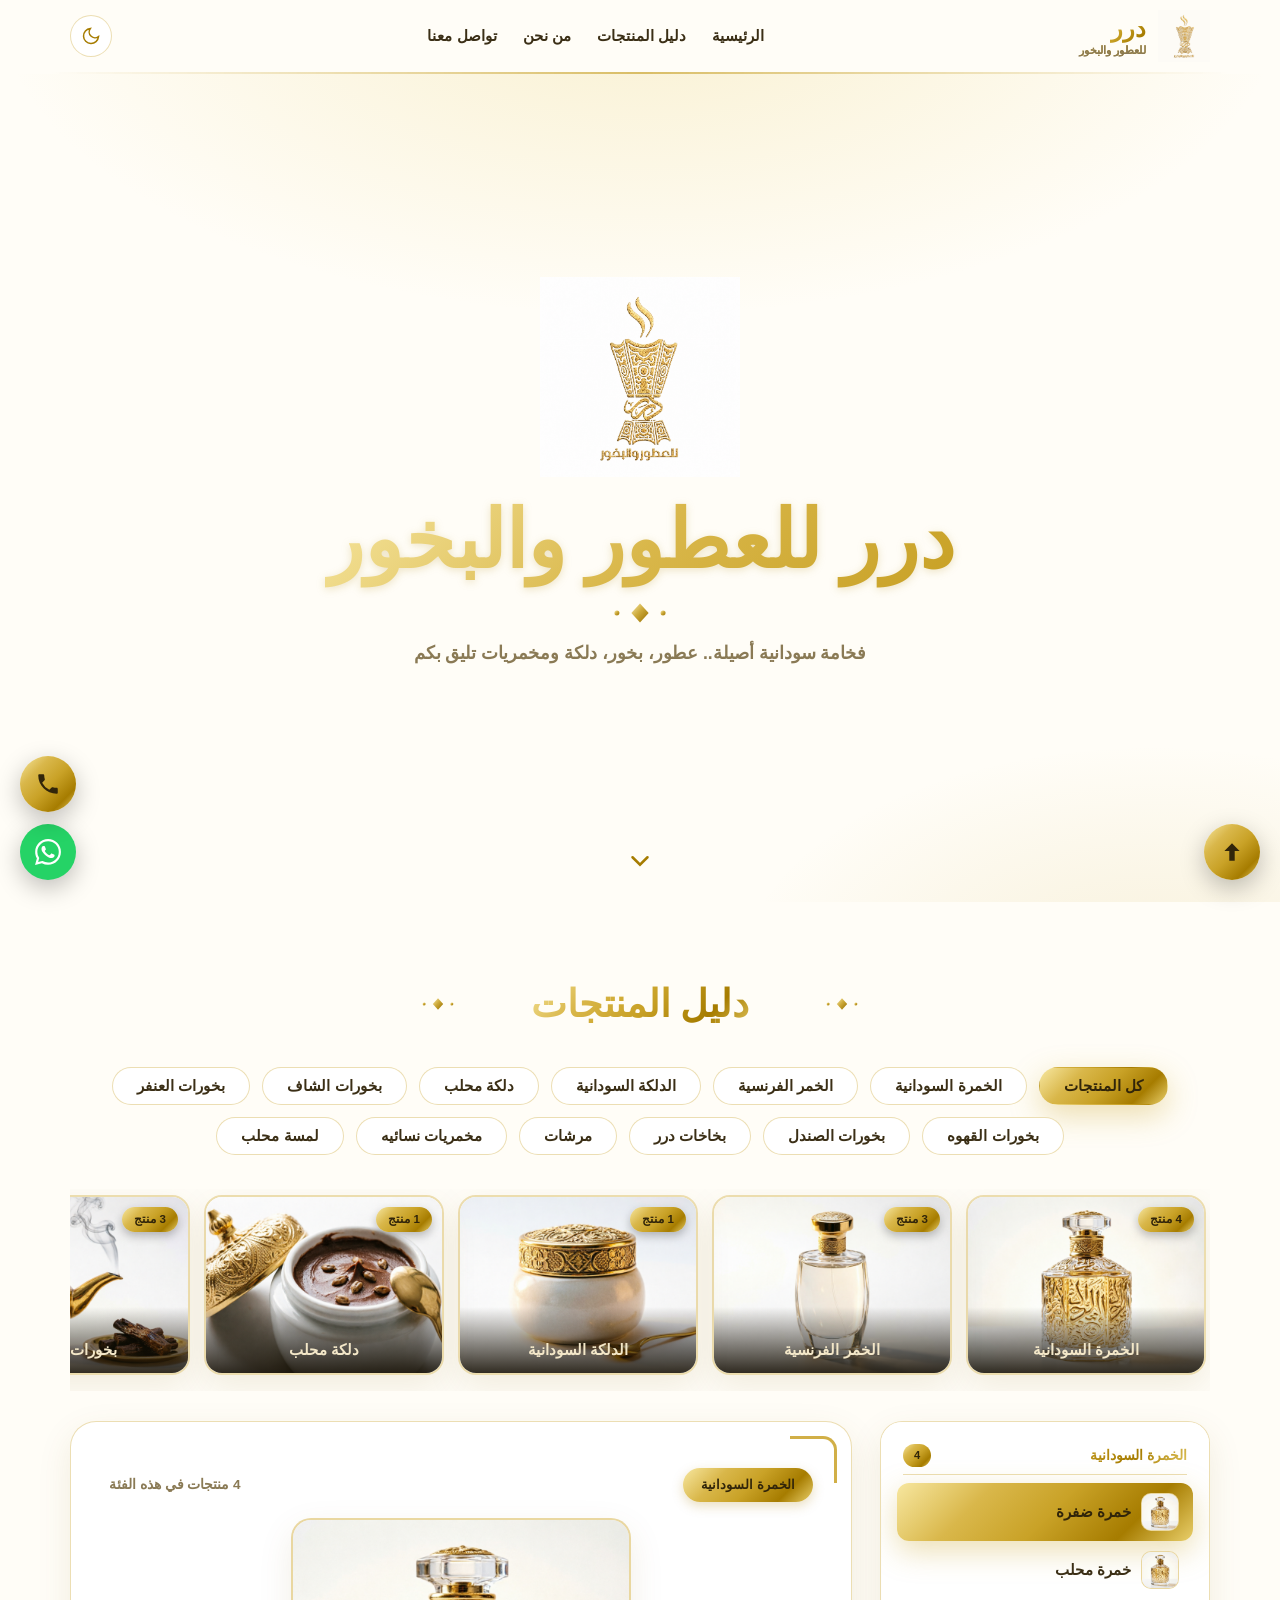
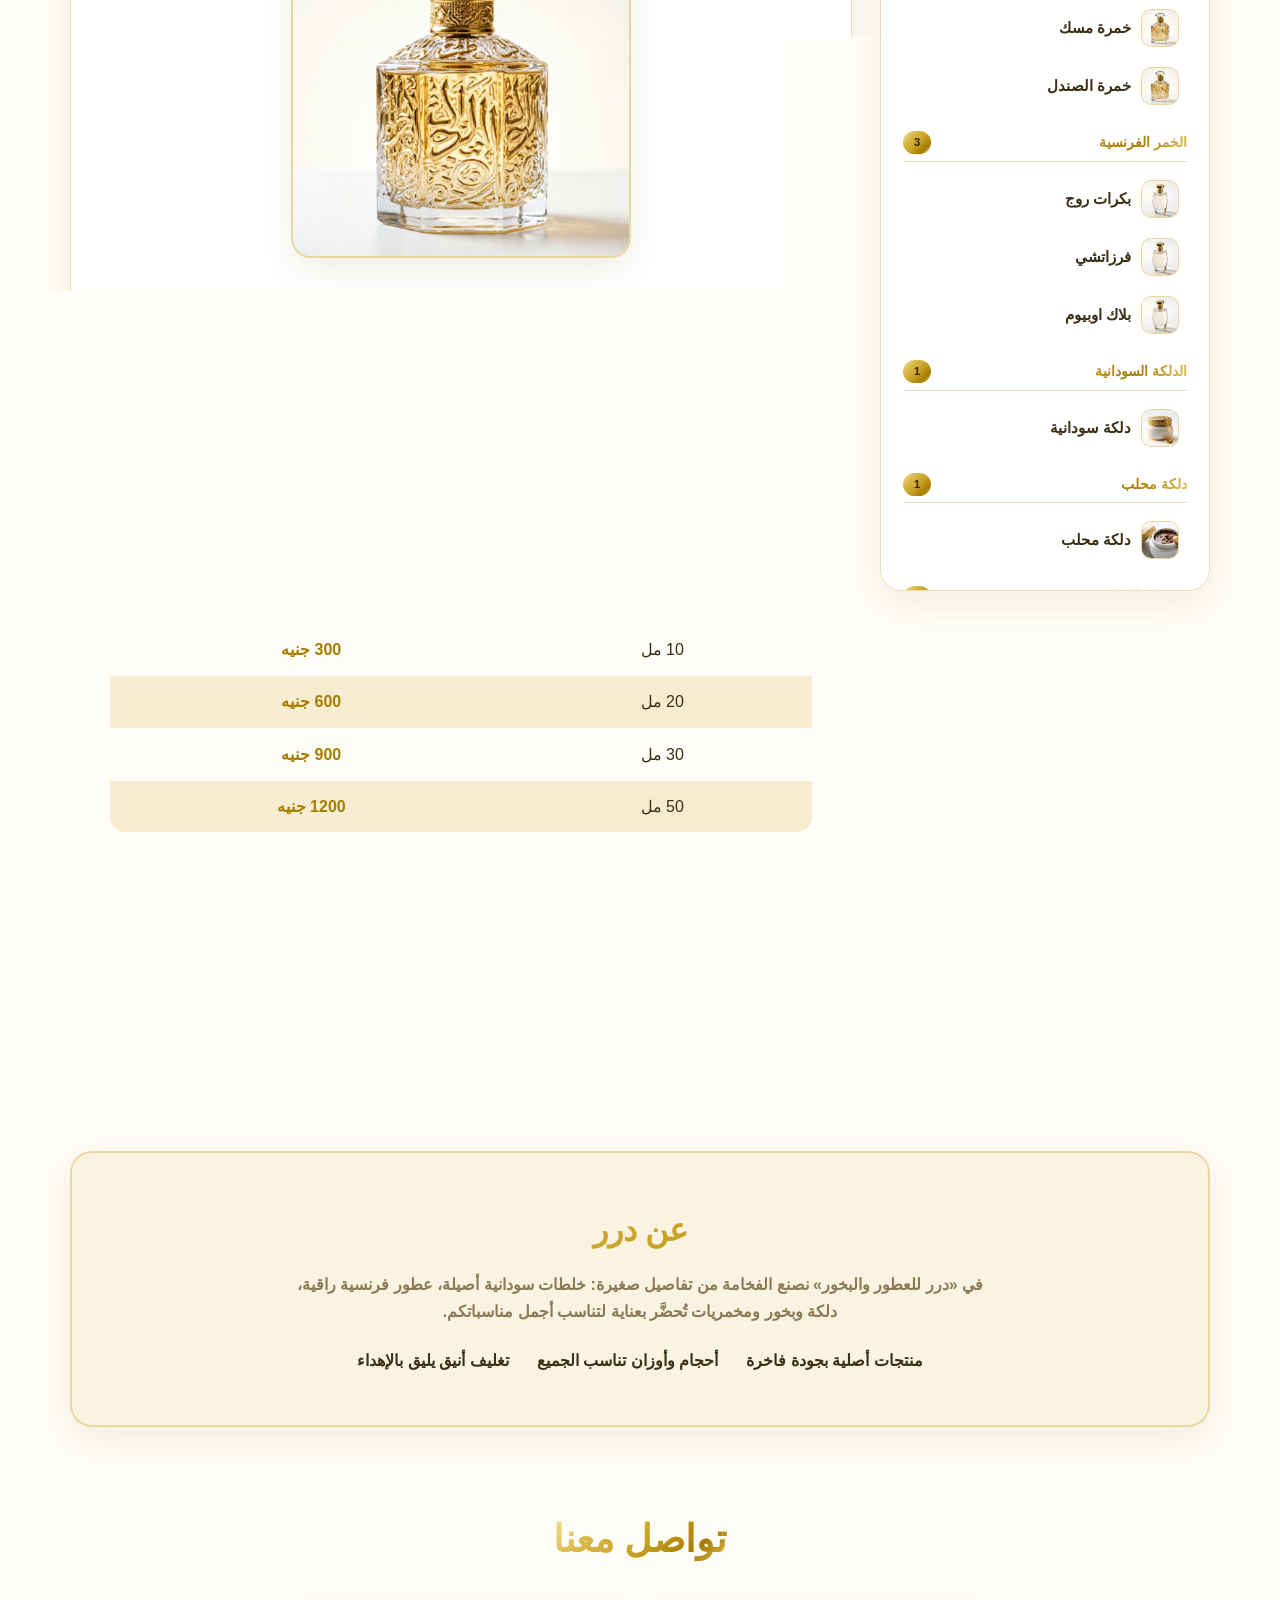
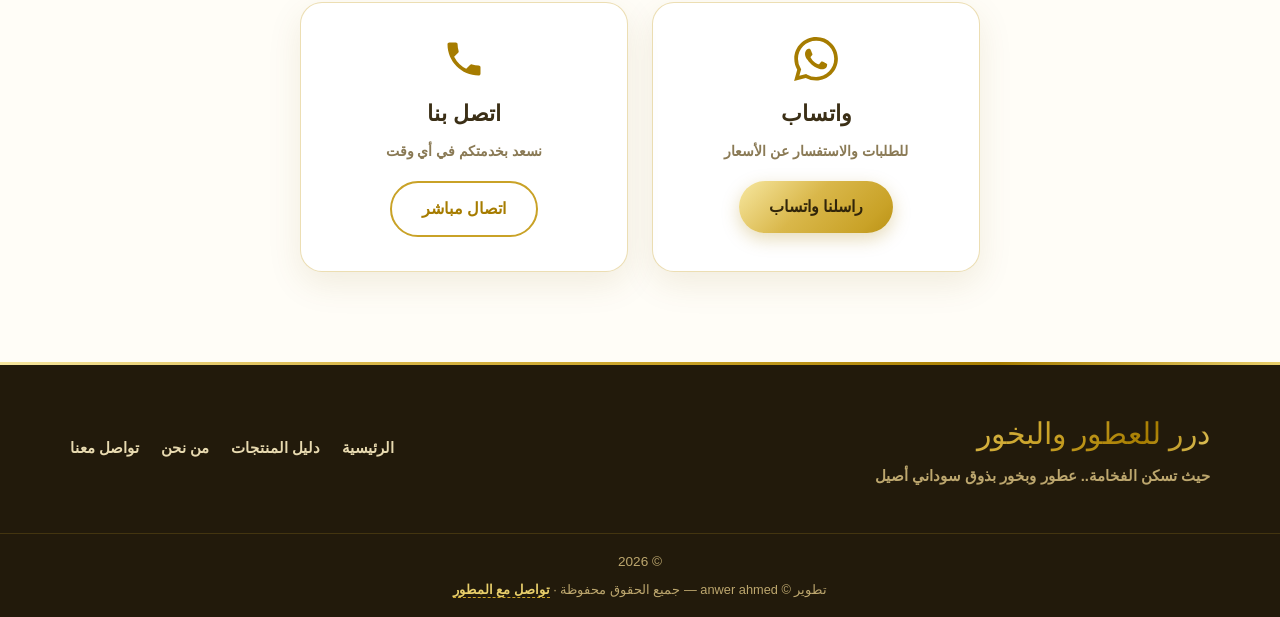
==== commit bbed9f2b: "Modify font styles and footer content Updated font links and footer developer information." ====
--- a/index.html
+++ b/index.html
@@ -13,7 +13,7 @@
 <link rel="icon" type="image/png" href="logo.png">
 <link rel="preconnect" href="https://fonts.googleapis.com">
 <link rel="preconnect" href="https://fonts.gstatic.com" crossorigin>
-<link href="https://fonts.googleapis.com/css2?family=Aref+Ruqaa:wght@400;700&family=Cairo:wght@400;600;700;800&display=swap" rel="stylesheet">
+<link href="https://fonts.googleapis.com/css2?family=IBM+Plex+Sans+Arabic:wght@300;400;500;600;700&display=swap" rel="stylesheet">
 <link rel="stylesheet" href="style.css">
 <script type="application/ld+json">
 {"@context":"https://schema.org","@type":"LocalBusiness","name":"درر للعطور والبخور","description":"عطور وبخور سودانية فاخرة"}
@@ -149,7 +149,7 @@
     </nav>
   </div>
   <div class="footer-bottom">
-    <p>© <span id="year"></span> درر للعطور والبخور — جميع الحقوق محفوظة</p>
+    <p>© <span id="year">
     <p class="dev-line">تطوير © anwer ahmed — جميع الحقوق محفوظة ·
       <a id="devWa" href="#" target="_blank" rel="noopener">تواصل مع المطور</a>
     </p>
--- a/style.css
+++ b/style.css
@@ -1,291 +1,268 @@
-/* ═══ درر — Soft UI (Final + Dark Mode) ═══ */
+/* ═══════════════════════════════════════════
+   درر للعطور والبخور — Luxury Gold Theme (بدون نجوم)
+   ═══════════════════════════════════════════ */
 
 :root{
-  --pink:#E8B4B8; --pink-soft:#F5D4D7; --pink-text:#A34A55;
-  --sage:#A8D5BA; --sage-soft:#C5E4D1; --sage-deep:#3E7459;
-  --gold:#D4AF37; --gold-deep:#8A6D1B; --gold-soft:#E8C766;
-  --bg:#FFF5F5; --bg-alt:#FBECEC; --card:#FFFFFF;
-  --text:#2D3436; --text-soft:#526063; --text-muted:#66747B;
-  --shadow-sm:0 2px 8px rgba(232,180,184,.18);
-  --shadow:0 8px 24px rgba(212,175,55,.12),0 2px 8px rgba(45,52,54,.05);
-  --shadow-lg:0 20px 48px rgba(232,180,184,.28);
-  --radius-sm:12px; --radius:20px; --radius-lg:32px;
-  --trans:200ms cubic-bezier(.4,0,.2,1);
+  --gold-1:#f7e7a0; --gold-2:#e9cf6b; --gold-3:#c9a227; --gold-4:#a67c00; --gold-5:#7a5b00;
+  --gold-grad:linear-gradient(135deg,#f7e7a0 0%,#d9b74a 28%,#c9a227 52%,#a67c00 78%,#e9cf6b 100%);
+  --ink:#3b2f16; --muted:#8a7a55;
+  --bg:#fffdf7; --bg-soft:#faf3e2; --card:#ffffff;
+  --line:rgba(201,162,39,.35); --line-soft:rgba(201,162,39,.18);
+  --shadow:0 12px 34px rgba(122,91,0,.10);
+  --shadow-glow:0 10px 30px rgba(201,162,39,.35);
+  --radius:22px; --price:#a67c00;
+  --hero-bg:
+    radial-gradient(1000px 500px at 50% -10%,rgba(233,207,107,.28),transparent 65%),
+    radial-gradient(700px 400px at 90% 110%,rgba(201,162,39,.14),transparent 60%),
+    var(--bg);
 }
 [data-theme="dark"]{
-  --pink-soft:#3B2A2D; --pink-text:#F2BCC2;
-  --sage-soft:#25382E; --sage-deep:#9BD3B6;
-  --gold-deep:#E8C766;
-  --bg:#171314; --bg-alt:#201A1C; --card:#262022;
-  --text:#F6EEEF; --text-soft:#CDC1C3; --text-muted:#A79B9E;
-  --shadow-sm:0 2px 8px rgba(0,0,0,.4);
-  --shadow:0 8px 24px rgba(0,0,0,.45);
-  --shadow-lg:0 20px 48px rgba(0,0,0,.55);
-}
-
+  --ink:#f3e7c8; --muted:#bda76e;
+  --bg:#171106; --bg-soft:#201808; --card:#1f1809;
+  --line:rgba(217,183,74,.3); --line-soft:rgba(217,183,74,.15);
+  --shadow:0 12px 34px rgba(0,0,0,.45); --price:#e9cf6b;
+  --hero-bg:
+    radial-gradient(1000px 500px at 50% -10%,rgba(201,162,39,.18),transparent 65%),
+    radial-gradient(700px 400px at 90% 110%,rgba(201,162,39,.1),transparent 60%),
+    var(--bg);
+}
+
+/* ---------- Base ---------- */
 *{margin:0;padding:0;box-sizing:border-box}
-html{scroll-behavior:smooth;scroll-padding-top:100px}
-body{font-family:'Montserrat',sans-serif;background:var(--bg);color:var(--text);line-height:1.7;overflow-x:hidden;transition:background .3s,color .3s}
-h1,h2,h3,.logo span{font-family:'Cormorant Garamond',serif;font-weight:500}
-img{display:block;max-width:100%}
-a,button,.cat-slide{cursor:pointer}
+html{scroll-behavior:smooth;scroll-padding-top:96px}
+body{font-family:'Cairo',sans-serif;background:var(--bg);color:var(--ink);line-height:1.7;overflow-x:hidden;transition:background .4s,color .4s}
+h1,h2,h3,.brand-name,.footer-logo,.loader-brand{font-family:'Aref Ruqaa',serif}
+img,svg{display:block}
 a{color:inherit;text-decoration:none}
-button{font-family:inherit;border:none;background:none}
-.container{max-width:1200px;margin-inline:auto;padding-inline:24px}
-::selection{background:var(--pink);color:#fff}
-:focus-visible{outline:2px solid var(--gold-deep);outline-offset:4px;border-radius:8px}
+button{font-family:inherit;cursor:pointer}
+.container{max-width:1180px;margin-inline:auto;padding-inline:20px}
+::selection{background:var(--gold-3);color:#fff}
+:focus-visible{outline:3px solid var(--gold-3);outline-offset:3px;border-radius:6px}
+
+/* ---------- Loader ---------- */
+#loader{position:fixed;inset:0;z-index:999;display:flex;flex-direction:column;gap:18px;align-items:center;justify-content:center;background:var(--bg);transition:opacity .7s,visibility .7s}
+#loader.done{opacity:0;visibility:hidden}
+.loader-crest{width:120px;height:auto;mix-blend-mode:multiply;animation:pulse 1.8s ease-in-out infinite}
+.loader-brand{font-size:1.6rem;background:var(--gold-grad);-webkit-background-clip:text;background-clip:text;color:transparent}
+.loader-ring{width:34px;height:34px;border-radius:50%;border:3px solid var(--line-soft);border-top-color:var(--gold-3);animation:spin 1s linear infinite}
+@keyframes spin{to{transform:rotate(360deg)}}
+@keyframes pulse{50%{transform:scale(1.06);filter:drop-shadow(0 0 14px rgba(201,162,39,.55))}}
+
+/* ---------- Header ---------- */
+#siteHeader{position:sticky;top:0;z-index:100;background:color-mix(in srgb,var(--bg) 82%,transparent);backdrop-filter:blur(12px);-webkit-backdrop-filter:blur(12px);transition:box-shadow .35s}
+#siteHeader::after{content:"";display:block;height:1.5px;margin-inline:auto;max-width:1180px;background:linear-gradient(90deg,transparent,var(--gold-3),transparent);opacity:.7}
+#siteHeader.scrolled{box-shadow:0 8px 24px rgba(122,91,0,.12)}
+.header-inner{display:flex;align-items:center;justify-content:space-between;gap:16px;padding-block:10px}
+.brand{display:flex;align-items:center;gap:12px}
+.brand-crest{width:52px;height:52px;object-fit:contain;mix-blend-mode:multiply}
+.brand-name{font-size:1.5rem;font-weight:700;line-height:1.15;background:var(--gold-grad);-webkit-background-clip:text;background-clip:text;color:transparent}
+.brand-name small{display:block;font-family:'Cairo';font-size:.68rem;font-weight:600;color:var(--muted);-webkit-text-fill-color:var(--muted)}
+.main-nav{display:flex;gap:26px}
+.main-nav a{position:relative;font-weight:700;font-size:.95rem;padding-block:6px;transition:color .3s}
+.main-nav a::after{content:"";position:absolute;bottom:0;right:0;width:0;height:2px;border-radius:2px;background:var(--gold-grad);transition:width .35s}
+.main-nav a:hover{color:var(--gold-4)}
+.main-nav a:hover::after{width:100%}
+.icon-btn{width:42px;height:42px;border-radius:50%;border:1.5px solid var(--line);background:var(--card);display:grid;place-items:center;transition:transform .3s,box-shadow .3s}
+.icon-btn svg{width:20px;height:20px;fill:none;stroke:var(--gold-4);stroke-width:1.8;stroke-linecap:round}
+.icon-btn:hover{transform:rotate(15deg) scale(1.06);box-shadow:var(--shadow-glow)}
+[data-theme="light"] .ic-sun{display:none}
+[data-theme="dark"] .ic-moon{display:none}
+[data-theme="dark"] .icon-btn svg{stroke:var(--gold-2)}
+
+/* ---------- Hero ---------- */
+.hero{position:relative;min-height:92vh;display:flex;flex-direction:column;align-items:center;justify-content:center;text-align:center;overflow:hidden;background:var(--hero-bg);padding:70px 20px}
+.hero-content{position:relative;z-index:2;animation:heroFade 1.4s ease both}
+@keyframes heroFade{from{opacity:0;transform:translateY(30px)}to{opacity:1;transform:none}}
+.hero-crest{width:200px;height:auto;margin:0 auto 10px;mix-blend-mode:multiply;animation:pulse 4s ease-in-out infinite}
+.hero-title{font-size:clamp(2.6rem,7.5vw,5rem);font-weight:700;line-height:1.35;background:var(--gold-grad);background-size:200% auto;-webkit-background-clip:text;background-clip:text;color:transparent;animation:shine 6s linear infinite;filter:drop-shadow(0 2px 4px rgba(166,124,0,.2))}
+@keyframes shine{to{background-position:200% center}}
+.ornament{width:250px;height:24px;margin:6px auto;opacity:.9}
+.hero-tag{max-width:560px;margin:14px auto 30px;color:var(--muted);font-size:1.1rem;font-weight:600;animation:heroFade 1.4s .35s ease both}
+.scroll-hint{position:absolute;bottom:26px;left:50%;transform:translateX(-50%);z-index:2}
+.scroll-hint svg{width:30px;height:30px;fill:none;stroke:var(--gold-4);stroke-width:2;stroke-linecap:round;animation:bob 1.8s ease-in-out infinite}
+@keyframes bob{50%{transform:translateY(8px)}}
+#particles span{position:absolute;bottom:-12px;border-radius:50%;background:radial-gradient(circle at 35% 35%,#fff7d6,var(--gold-3) 60%,transparent);animation:floatUp linear infinite;opacity:0;pointer-events:none}
+@keyframes floatUp{0%{transform:translateY(0) scale(1);opacity:0}10%{opacity:.75}90%{opacity:.4}100%{transform:translateY(-100vh) scale(.5);opacity:0}}
+
+/* ---------- Logo in dark mode ---------- */
+[data-theme="dark"] .loader-crest,
+[data-theme="dark"] .brand-crest,
+[data-theme="dark"] .hero-crest{
+  mix-blend-mode:normal;background:#fffdf7;border-radius:16px;padding:6px;box-shadow:var(--shadow);
+}
+[data-theme="dark"] .brand-crest{border-radius:12px;padding:4px}
+
+/* ---------- Buttons ---------- */
+.btn{display:inline-flex;align-items:center;gap:8px;padding:12px 30px;border-radius:999px;font-weight:800;font-size:1rem;border:none;transition:transform .3s,box-shadow .3s}
+.btn-gold{background:var(--gold-grad);background-size:180% auto;color:#31250a;box-shadow:0 6px 18px rgba(166,124,0,.28)}
+.btn-gold:hover{transform:translateY(-3px);box-shadow:var(--shadow-glow);background-position:right center}
+.btn-outline{background:transparent;color:var(--gold-4);border:2px solid var(--gold-3)}
+[data-theme="dark"] .btn-outline{color:var(--gold-2)}
+.btn-outline:hover{background:var(--gold-grad);color:#31250a;transform:translateY(-3px);box-shadow:var(--shadow-glow)}
+
+/* ---------- Section head & Chips ---------- */
+.section-head{display:flex;align-items:center;justify-content:center;gap:18px;margin:70px 0 30px}
+.section-head h2{font-size:clamp(1.7rem,4vw,2.4rem);background:var(--gold-grad);-webkit-background-clip:text;background-clip:text;color:transparent;white-space:nowrap}
+.section-head .ornament{width:150px;margin:0;flex-shrink:1}
+.chips{display:flex;gap:12px;flex-wrap:wrap;justify-content:center;margin-bottom:34px}
+.chip{padding:9px 24px;border-radius:999px;border:1.5px solid var(--line);background:var(--card);color:var(--ink);font-weight:700;font-size:.95rem;transition:all .35s;animation:riseIn .5s ease both}
+.chip:hover{border-color:var(--gold-3);transform:translateY(-3px);box-shadow:0 8px 18px rgba(201,162,39,.22)}
+.chip.active{background:var(--gold-grad);border-color:transparent;color:#31250a;box-shadow:var(--shadow-glow)}
+@keyframes riseIn{from{opacity:0;transform:translateY(22px)}to{opacity:1;transform:none}}
+
+/* ---------- كاروسيل الأقسام ---------- */
+.carousel-wrap{margin-bottom:30px}
+.cat-carousel{display:flex;gap:14px;overflow-x:auto;padding:6px 4px 16px;scroll-snap-type:x mandatory;-webkit-overflow-scrolling:touch;scrollbar-width:none}
+.cat-carousel::-webkit-scrollbar{display:none}
+.cat-slide{position:relative;flex:0 0 240px;aspect-ratio:4/3;border-radius:18px;overflow:hidden;border:2px solid var(--line);scroll-snap-align:center;box-shadow:var(--shadow);cursor:pointer;transition:transform .35s,border-color .35s,box-shadow .35s;animation:riseIn .5s ease both}
+.cat-slide img{width:100%;height:100%;object-fit:cover;transition:transform .6s ease}
+.cat-slide:hover img{transform:scale(1.06)}
+.cat-slide.active{border-color:var(--gold-3);box-shadow:var(--shadow-glow);transform:translateY(-4px)}
+.cat-slide-name{position:absolute;bottom:0;inset-inline:0;padding:30px 10px 10px;background:linear-gradient(to top,rgba(23,17,6,.88),transparent);color:#f3e7c8;font-weight:800;font-size:.95rem;text-align:center}
+.cat-count{position:absolute;top:10px;inset-inline-start:10px;background:var(--gold-grad);color:#31250a;font-size:.72rem;font-weight:800;padding:3px 12px;border-radius:999px;box-shadow:0 4px 10px rgba(0,0,0,.25)}
+.carousel-hint{display:none;text-align:center;color:var(--muted);font-size:.8rem;font-weight:700;margin-top:2px}
+@media (max-width:920px){
+  .cat-slide{flex-basis:74%;max-width:340px}
+  .carousel-hint{display:block}
+}
+
+/* ═══════════ Catalog ═══════════ */
+.catalog-layout{display:grid;grid-template-columns:330px 1fr;gap:28px;align-items:start;margin-bottom:70px}
+
+.catalog-index{position:sticky;top:96px;max-height:calc(100vh - 130px);overflow-y:auto;background:var(--card);border:1px solid var(--line);border-radius:var(--radius);padding:20px 16px;box-shadow:var(--shadow)}
+.catalog-index::-webkit-scrollbar{width:6px}
+.catalog-index::-webkit-scrollbar-thumb{background:var(--gold-3);border-radius:6px}
+.catalog-index::-webkit-scrollbar-track{background:var(--line-soft);border-radius:6px}
+.idx-cat{display:flex;justify-content:space-between;align-items:center;gap:8px;margin:16px 6px 8px;padding-bottom:6px;border-bottom:1px solid var(--line);font-weight:800;font-size:.88rem;background:var(--gold-grad);-webkit-background-clip:text;background-clip:text;color:transparent}
+.idx-group:first-child .idx-cat{margin-top:2px}
+.idx-count{-webkit-text-fill-color:#31250a;background:var(--gold-grad);font-size:.7rem;padding:2px 11px;border-radius:999px;font-weight:800}
+.idx-item{display:flex;align-items:center;gap:10px;width:100%;padding:10px 14px;border:none;background:transparent;border-radius:12px;font-weight:700;font-size:.95rem;color:var(--ink);text-align:right;transition:all .3s;animation:riseIn .45s ease both}
+.idx-item:hover{background:var(--line-soft);transform:translateX(-5px)}
+.idx-item.active{background:var(--gold-grad);color:#31250a;box-shadow:var(--shadow-glow)}
+
+/* ---------- صور المنتجات ---------- */
+.detail-media{width:min(340px,100%);aspect-ratio:1;margin:6px auto 22px;border-radius:20px;overflow:hidden;border:2px solid var(--line);background:var(--bg-soft);box-shadow:var(--shadow)}
+.detail-img{width:100%;height:100%;object-fit:cover;transition:transform .6s ease}
+.detail-card:hover .detail-img{transform:scale(1.06)}
+.idx-thumb{width:38px;height:38px;border-radius:10px;overflow:hidden;flex-shrink:0;border:1px solid var(--line);background:var(--bg-soft)}
+.idx-thumb img{width:100%;height:100%;object-fit:cover}
+
+.detail-card{position:relative;background:var(--card);border:1px solid var(--line);border-radius:26px;padding:46px 38px 38px;box-shadow:var(--shadow);animation:detailIn .55s ease both}
+@keyframes detailIn{from{opacity:0;transform:translateY(24px) scale(.985)}to{opacity:1;transform:none}}
+.detail-card::before,.detail-card::after{content:"";position:absolute;width:44px;height:44px;border:3px solid var(--gold-3);opacity:.85;pointer-events:none}
+.detail-card::before{top:14px;right:14px;border-left:0;border-bottom:0;border-radius:0 14px 0 0}
+.detail-card::after{bottom:14px;left:14px;border-right:0;border-top:0;border-radius:0 0 0 14px}
+.detail-top{display:flex;justify-content:space-between;align-items:center;gap:12px;flex-wrap:wrap;margin-bottom:16px}
+.badge{display:inline-block;background:var(--gold-grad);color:#31250a;font-weight:800;font-size:.8rem;padding:6px 18px;border-radius:999px;box-shadow:0 4px 12px rgba(166,124,0,.25)}
+.detail-count{color:var(--muted);font-size:.85rem;font-weight:700}
+.detail-name{font-size:clamp(1.9rem,4vw,2.7rem);line-height:1.5;background:var(--gold-grad);background-size:200% auto;-webkit-background-clip:text;background-clip:text;color:transparent;animation:shine 7s linear infinite}
+.detail-tag{color:var(--muted);font-weight:600;margin:4px 0 14px}
+.detail-keywords{margin-bottom:20px}
+.kw{display:inline-block;padding:4px 14px;border:1px dashed var(--line);border-radius:999px;color:var(--muted);font-size:.8rem;font-weight:700;margin:0 0 8px 8px;transition:all .3s}
+.kw:hover{border-color:var(--gold-3);color:var(--gold-4)}
+.detail-stats{display:flex;flex-wrap:wrap;background:var(--bg-soft);border:1px solid var(--line-soft);border-radius:16px;padding:16px 8px;margin-bottom:24px}
+.stat{flex:1;min-width:110px;text-align:center;padding:4px 10px;border-inline-end:1px solid var(--line-soft)}
+.stat:last-child{border-inline-end:0}
+.stat b{display:block;font-size:1.12rem;color:var(--gold-4)}
+[data-theme="dark"] .stat b{color:var(--gold-2)}
+.stat span{font-size:.76rem;color:var(--muted);font-weight:700}
+
+.table-wrap{border:1px solid var(--line);border-radius:16px;overflow:hidden;box-shadow:0 8px 22px rgba(166,124,0,.09)}
+.price-table{width:100%;border-collapse:collapse;font-size:1rem}
+.price-table thead th{background:var(--gold-grad);color:#31250a;font-weight:800;padding:12px 16px;font-size:.92rem}
+.price-table td{padding:12px 16px;text-align:center;border-top:1px solid var(--line-soft)}
+.price-table tbody tr:nth-child(even){background:var(--line-soft)}
+.price-table tbody tr:hover{background:rgba(201,162,39,.22)}
+.price-table td:last-child{font-weight:800;color:var(--price)}
+.price-table tbody tr{animation:rowIn .45s ease both;animation-delay:calc(var(--i) * 70ms + .15s)}
+@keyframes rowIn{from{opacity:0;transform:translateX(16px)}to{opacity:1;transform:none}}
+
+.card-actions{display:flex;gap:12px;justify-content:center;flex-wrap:wrap;margin-top:22px}
+.act-btn{display:inline-flex;align-items:center;gap:7px;padding:9px 20px;border-radius:999px;border:1.5px solid var(--line);background:transparent;color:var(--muted);font-size:.86rem;font-weight:800;transition:all .3s}
+.act-btn svg{width:15px;height:15px;fill:none;stroke:currentColor;stroke-width:1.9;stroke-linecap:round;stroke-linejoin:round}
+.act-btn:hover{background:var(--gold-grad);color:#31250a;border-color:transparent;transform:translateY(-3px);box-shadow:var(--shadow-glow)}
+a.act-btn.wa:hover{background:#25d366;color:#fff}
+.related{margin-top:28px;padding-top:22px;border-top:1px solid var(--line-soft)}
+.related-title{font-weight:800;font-size:.9rem;color:var(--muted);margin-bottom:14px}
+.related-btn{padding:8px 20px;border-radius:999px;border:1.5px solid var(--line);background:transparent;font-weight:700;font-size:.88rem;color:var(--ink);transition:all .3s;margin:0 0 10px 10px}
+.related-btn:hover{background:var(--gold-grad);border-color:transparent;color:#31250a;transform:translateY(-3px);box-shadow:var(--shadow-glow)}
+
+/* ---------- Empty ---------- */
+.empty{text-align:center;padding:60px 20px;animation:riseIn .5s ease both}
+.empty p{color:var(--muted);font-weight:700;margin-bottom:20px;font-size:1.1rem}
+
+/* ---------- About ---------- */
+.about{margin-block:80px}
+.about-frame{position:relative;border:2px solid var(--line);border-radius:var(--radius);padding:50px 34px;text-align:center;background:var(--bg-soft);box-shadow:var(--shadow)}
+.about h2{font-size:2rem;background:var(--gold-grad);-webkit-background-clip:text;background-clip:text;color:transparent;margin-bottom:14px}
+.about p{max-width:720px;margin:0 auto 22px;color:var(--muted);font-weight:600}
+.features{list-style:none;display:flex;gap:28px;justify-content:center;flex-wrap:wrap;font-weight:700}
+
+/* ---------- Contact ---------- */
+.contact{margin-bottom:90px}
+.contact-cards{display:grid;grid-template-columns:repeat(auto-fit,minmax(260px,1fr));gap:24px;max-width:680px;margin:0 auto}
+.contact-card{background:var(--card);border:1px solid var(--line);border-radius:var(--radius);padding:34px 24px;text-align:center;box-shadow:var(--shadow);transition:transform .35s,box-shadow .35s}
+.contact-card:hover{transform:translateY(-6px);box-shadow:0 16px 38px rgba(166,124,0,.18)}
+.contact-ic{width:44px;height:44px;fill:var(--gold-4);margin:0 auto 14px}
+[data-theme="dark"] .contact-ic{fill:var(--gold-2)}
+.contact-card h3{font-size:1.4rem;margin-bottom:6px}
+.contact-card p{color:var(--muted);font-size:.9rem;font-weight:600;margin-bottom:18px}
+
+/* ---------- Footer ---------- */
+footer{background:#221a0b;color:#e8dab0}
+[data-theme="dark"] footer{background:#0f0b04}
+.footer-gold-line{height:3px;background:var(--gold-grad)}
+.footer-inner{display:flex;justify-content:space-between;align-items:center;gap:30px;flex-wrap:wrap;padding-block:44px}
+.footer-logo{font-size:1.9rem;background:var(--gold-grad);-webkit-background-clip:text;background-clip:text;color:transparent}
+.footer-tag{color:#bda76e;font-size:.92rem;font-weight:600;margin-top:4px}
+.footer-links{display:flex;gap:22px;flex-wrap:wrap}
+.footer-links a{font-weight:700;font-size:.92rem;transition:color .3s}
+.footer-links a:hover{color:var(--gold-2)}
+.footer-bottom{border-top:1px solid rgba(201,162,39,.2);text-align:center;padding-block:16px;font-size:.85rem;color:#bda76e}
+.dev-line{margin-top:6px;font-size:.8rem}
+.dev-line a{color:var(--gold-2);font-weight:800;border-bottom:1px dashed var(--gold-3);transition:color .3s}
+.dev-line a:hover{color:#fff}
+
+/* ---------- Floating ---------- */
+.float-btn{position:fixed;z-index:90;width:56px;height:56px;border-radius:50%;display:grid;place-items:center;box-shadow:0 8px 24px rgba(0,0,0,.25);transition:transform .3s;border:none}
+.float-btn svg{width:26px;height:26px}
+.float-btn:hover{transform:scale(1.12)}
+.float-btn.wa{left:20px;bottom:20px;background:#25d366}
+.float-btn.wa svg{fill:#fff}
+.float-btn.phone{left:20px;bottom:88px;background:var(--gold-grad)}
+.float-btn.phone svg{fill:#31250a}
+.float-btn.top{right:20px;bottom:20px;background:var(--gold-grad);animation:riseIn .4s ease both}
+.float-btn.top svg{fill:#31250a}
+
+/* ---------- Toast ---------- */
+#toast{position:fixed;bottom:32px;left:50%;transform:translate(-50%,80px);z-index:200;background:var(--gold-grad);color:#31250a;font-weight:800;padding:12px 30px;border-radius:999px;box-shadow:var(--shadow-glow);opacity:0;pointer-events:none;transition:transform .45s,opacity .45s;max-width:90vw;text-align:center}
+#toast.show{transform:translate(-50%,0);opacity:1}
+
+/* ---------- Fade sections ---------- */
+.fade-section{opacity:0;transform:translateY(34px);transition:opacity .8s ease,transform .8s ease}
+.fade-section.inview{opacity:1;transform:none}
+
+/* ---------- Responsive ---------- */
+@media (max-width:920px){
+  .catalog-layout{grid-template-columns:1fr}
+  .catalog-index{position:static;max-height:340px}
+}
+@media (max-width:860px){
+  .main-nav{gap:16px}
+  .main-nav a{font-size:.85rem}
+  .footer-inner{flex-direction:column;text-align:center}
+}
+@media (max-width:620px){
+  .main-nav{display:none}
+  .hero{min-height:80vh}
+  .hero-crest{width:150px}
+  .section-head .ornament{width:80px}
+  .detail-card{padding:38px 22px 28px}
+  .float-btn{width:50px;height:50px}
+  .float-btn.phone{bottom:80px}
+}
+
 @media (prefers-reduced-motion:reduce){
   *,*::before,*::after{animation-duration:.01ms !important;transition-duration:.01ms !important}
   html{scroll-behavior:auto}
 }
-
-.reveal{opacity:0;transform:translateY(26px);transition:opacity .7s ease,transform .7s ease}
-.reveal.inview{opacity:1;transform:none}
-
-/* ── Nav ── */
-.nav{position:sticky;top:0;z-index:100;background:rgba(255,245,245,.88);backdrop-filter:blur(20px);-webkit-backdrop-filter:blur(20px);border-bottom:1px solid rgba(232,180,184,.2)}
-.nav-inner{display:flex;align-items:center;justify-content:space-between;padding-block:16px;gap:20px}
-.logo{display:flex;align-items:center;gap:10px;font-size:1.5rem;font-weight:600}
-.logo img{width:42px;height:42px;border-radius:50%;object-fit:cover;box-shadow:var(--shadow-sm)}
-.logo span{background:linear-gradient(135deg,var(--pink-text),var(--gold-deep));-webkit-background-clip:text;background-clip:text;color:transparent}
-.nav-links{display:flex;gap:30px}
-.nav-links a{font-size:.95rem;font-weight:500;color:var(--text-soft);position:relative;transition:color var(--trans)}
-.nav-links a::after{content:"";position:absolute;bottom:-6px;right:0;width:0;height:2px;background:var(--gold);border-radius:2px;transition:width var(--trans)}
-.nav-links a:hover{color:var(--text)}
-.nav-links a:hover::after{width:100%}
-.btn-nav{padding:10px 22px;background:var(--text);color:#FFF5F5;border-radius:999px;font-size:.85rem;font-weight:600;box-shadow:var(--shadow-sm);transition:all var(--trans)}
-.btn-nav:hover{transform:translateY(-2px);box-shadow:var(--shadow)}
-.mobile-toggle{display:none;width:42px;height:42px;border-radius:12px;background:var(--card);box-shadow:var(--shadow-sm);place-items:center}
-.mobile-toggle svg{width:22px;height:22px;stroke:var(--text)}
-
-/* ── Theme toggle ── */
-.theme-toggle{width:44px;height:44px;border-radius:50%;background:var(--card);box-shadow:var(--shadow-sm);display:grid;place-items:center;transition:all var(--trans);color:var(--gold-deep)}
-.theme-toggle:hover{transform:rotate(15deg) scale(1.06);box-shadow:var(--shadow)}
-.theme-toggle svg{width:20px;height:20px}
-[data-theme="light"] .ic-sun{display:none}
-[data-theme="dark"] .ic-moon{display:none}
-[data-theme="dark"] .theme-toggle{color:var(--gold-soft)}
-
-/* ── Buttons ── */
-.btn{display:inline-flex;align-items:center;justify-content:center;gap:10px;padding:14px 28px;border-radius:999px;font-weight:600;font-size:.95rem;transition:all var(--trans);white-space:nowrap}
-.btn svg{width:18px;height:18px}
-.btn-primary{background:var(--gold);color:#2D3436;box-shadow:0 8px 24px rgba(212,175,55,.35)}
-.btn-primary:hover{transform:translateY(-2px);box-shadow:0 12px 32px rgba(212,175,55,.45);background:var(--gold-soft)}
-.btn-ghost{background:transparent;color:var(--text);border:1.5px solid rgba(45,52,54,.25)}
-.btn-ghost:hover{background:var(--card);border-color:var(--gold);box-shadow:var(--shadow-sm)}
-.btn-lg{padding:18px 36px;font-size:1.05rem}
-
-/* ── Hero ── */
-.hero{position:relative;padding:80px 0 100px;overflow:hidden}
-.hero-bg-blob{position:absolute;top:-100px;left:-100px;width:520px;height:520px;background:radial-gradient(circle,var(--pink-soft) 0%,transparent 70%);border-radius:50%;filter:blur(40px);opacity:.6}
-.hero-grid{display:grid;grid-template-columns:1.1fr 1fr;gap:60px;align-items:center;position:relative}
-.eyebrow{display:inline-block;font-size:.78rem;font-weight:700;letter-spacing:.14em;color:var(--gold-deep);margin-bottom:20px;padding:8px 16px;background:rgba(212,175,55,.12);border-radius:999px}
-.hero-title{font-size:clamp(2.6rem,6vw,4.4rem);line-height:1.12;margin-bottom:24px}
-.hero-title em{font-style:italic;background:linear-gradient(135deg,var(--pink-text),var(--gold-deep));-webkit-background-clip:text;background-clip:text;color:transparent}
-.hero-lead{font-size:1.1rem;color:var(--text-soft);max-width:480px;margin-bottom:36px;line-height:1.8}
-.hero-cta{display:flex;gap:16px;flex-wrap:wrap;margin-bottom:40px}
-.hero-trust{display:flex;align-items:center;gap:14px;color:var(--text-soft);font-size:.9rem}
-.rating{display:flex;gap:2px}
-.rating svg{width:18px;height:18px;fill:var(--gold)}
-.hero-visual{position:relative;aspect-ratio:4/5;display:flex;align-items:center;justify-content:center}
-.hero-blob{position:absolute;inset:0;background:linear-gradient(135deg,var(--pink-soft),var(--sage-soft));border-radius:60% 40% 50% 50% / 40% 50% 50% 60%;animation:morph 12s ease-in-out infinite;opacity:.6}
-@keyframes morph{0%,100%{border-radius:60% 40% 50% 50% / 40% 50% 50% 60%}50%{border-radius:40% 60% 40% 60% / 50% 40% 60% 50%}}
-.hero-logo{position:relative;width:65%;height:65%;object-fit:contain;filter:drop-shadow(0 20px 40px rgba(45,52,54,.15));z-index:1}
-.hero-badge{position:absolute;bottom:40px;left:0;background:#fff;padding:14px 20px;border-radius:999px;box-shadow:var(--shadow);display:flex;align-items:center;gap:10px;font-weight:600;font-size:.9rem;z-index:2;animation:float 4s ease-in-out infinite}
-.hero-badge svg{width:20px;height:20px;stroke:var(--pink-text)}
-@keyframes float{50%{transform:translateY(-10px)}}
-
-/* ── Section head ── */
-.section-head{text-align:center;margin-bottom:48px}
-.section-head .eyebrow{margin-bottom:16px}
-.section-head h2{font-size:clamp(2rem,4.5vw,3.2rem);line-height:1.2;margin-bottom:12px}
-.section-head h2 em{font-style:italic;color:var(--gold-deep)}
-.section-lead{color:var(--text-soft);font-size:1.05rem;max-width:560px;margin-inline:auto}
-
-/* ── Chips ── */
-.chips{display:flex;gap:10px;flex-wrap:wrap;justify-content:center;margin-bottom:32px}
-.chip{padding:10px 22px;border-radius:999px;background:var(--card);color:var(--text-soft);font-weight:500;font-size:.9rem;box-shadow:var(--shadow-sm);transition:all var(--trans);border:1px solid transparent}
-.chip:hover{transform:translateY(-2px);box-shadow:var(--shadow);color:var(--text)}
-.chip.active{background:var(--gold);color:#2D3436;box-shadow:0 8px 20px rgba(212,175,55,.35)}
-
-/* ── Carousel ─ */
-.carousel-wrap{margin-bottom:40px}
-.cat-carousel{display:flex;gap:16px;overflow-x:auto;padding:12px 4px 20px;scroll-snap-type:x mandatory;-webkit-overflow-scrolling:touch;scrollbar-width:none}
-.cat-carousel::-webkit-scrollbar{display:none}
-.cat-slide{position:relative;flex:0 0 240px;aspect-ratio:4/5;border-radius:var(--radius);overflow:hidden;scroll-snap-align:center;box-shadow:var(--shadow);transition:all var(--trans);background:var(--card)}
-.cat-slide img{width:100%;height:100%;object-fit:cover;transition:transform .5s ease}
-.cat-slide:hover{transform:translateY(-4px);box-shadow:var(--shadow-lg)}
-.cat-slide:hover img{transform:scale(1.05)}
-.cat-slide.active{outline:3px solid var(--gold);outline-offset:3px;box-shadow:0 16px 40px rgba(212,175,55,.35)}
-.cat-slide-name{position:absolute;bottom:0;inset-inline:0;padding:30px 16px 16px;background:linear-gradient(to top,rgba(45,52,54,.88),transparent);color:#fff;font-weight:600;text-align:center;font-size:.95rem}
-.cat-count{position:absolute;top:12px;inset-inline-start:12px;background:#fff;color:var(--gold-deep);font-size:.72rem;font-weight:700;padding:4px 12px;border-radius:999px;box-shadow:var(--shadow-sm)}
-.carousel-hint{display:none;text-align:center;color:var(--text-muted);font-size:.85rem;margin-top:4px}
-@media (max-width:920px){
-  .cat-slide{flex-basis:70%;max-width:300px}
-  .carousel-hint{display:block}
-}
-
-/* ── Catalog ── */
-.services{padding:100px 0}
-.catalog-layout{display:grid;grid-template-columns:320px 1fr;gap:32px;align-items:start}
-.catalog-index{position:sticky;top:100px;max-height:calc(100vh - 140px);overflow-y:auto;background:var(--card);border-radius:var(--radius);padding:20px 16px;box-shadow:var(--shadow)}
-.catalog-index::-webkit-scrollbar{width:6px}
-.catalog-index::-webkit-scrollbar-thumb{background:var(--pink);border-radius:6px}
-.catalog-index::-webkit-scrollbar-track{background:var(--bg-alt);border-radius:6px}
-.idx-group{margin-bottom:20px}
-.idx-group:last-child{margin-bottom:0}
-.idx-cat{display:flex;justify-content:space-between;align-items:center;gap:8px;padding:8px 12px;margin-bottom:8px;border-radius:var(--radius-sm);background:linear-gradient(135deg,var(--pink-soft),transparent);font-family:'Cormorant Garamond',serif;font-size:1.05rem;font-weight:600}
-.idx-count{background:var(--gold);color:#2D3436;font-family:'Montserrat';font-size:.7rem;padding:2px 10px;border-radius:999px;font-weight:700}
-.idx-item{display:flex;align-items:center;gap:12px;width:100%;padding:10px 12px;border-radius:var(--radius-sm);font-weight:500;font-size:.92rem;color:var(--text-soft);text-align:right;transition:all var(--trans)}
-.idx-item:hover{background:var(--bg-alt);color:var(--text)}
-.idx-item.active{background:var(--gold);color:#2D3436;box-shadow:0 6px 16px rgba(212,175,55,.3)}
-.idx-thumb{width:40px;height:40px;border-radius:10px;overflow:hidden;flex-shrink:0;box-shadow:var(--shadow-sm)}
-.idx-thumb img{width:100%;height:100%;object-fit:cover}
-
-/* ── Detail ─ */
-.detail-card{background:var(--card);border-radius:var(--radius-lg);padding:40px;box-shadow:var(--shadow);animation:cardIn .5s ease both}
-@keyframes cardIn{from{opacity:0;transform:translateY(16px)}to{opacity:1;transform:none}}
-.detail-top{display:flex;justify-content:space-between;align-items:center;flex-wrap:wrap;gap:12px;margin-bottom:20px}
-.badge{background:var(--pink-soft);color:var(--pink-text);font-size:.8rem;font-weight:700;padding:6px 16px;border-radius:999px}
-.detail-count{color:var(--text-muted);font-size:.85rem}
-.detail-media{width:100%;max-width:360px;aspect-ratio:1;margin:0 auto 28px;border-radius:var(--radius);overflow:hidden;box-shadow:var(--shadow-lg)}
-.detail-media img{width:100%;height:100%;object-fit:cover;transition:transform .5s}
-.detail-card:hover .detail-media img{transform:scale(1.04)}
-.detail-name{font-size:clamp(1.8rem,4vw,2.6rem);line-height:1.3;margin-bottom:8px;text-align:center}
-.detail-tag{color:var(--text-soft);text-align:center;margin-bottom:20px;font-size:1.05rem}
-.detail-keywords{text-align:center;margin-bottom:24px}
-.kw{display:inline-block;padding:5px 14px;background:var(--bg-alt);border-radius:999px;color:var(--text-soft);font-size:.8rem;font-weight:500;margin:4px}
-.detail-stats{display:grid;grid-template-columns:repeat(3,1fr);gap:16px;background:var(--bg-alt);border-radius:var(--radius);padding:20px;margin-bottom:28px}
-.stat{text-align:center}
-.stat b{display:block;font-family:'Cormorant Garamond',serif;font-size:1.6rem;font-weight:600;color:var(--gold-deep)}
-.stat span{font-size:.78rem;color:var(--text-muted);font-weight:500}
-.table-wrap{border-radius:var(--radius);overflow:hidden;border:1px solid var(--bg-alt);margin-bottom:28px}
-.price-table{width:100%;border-collapse:collapse}
-.price-table thead th{background:var(--gold);color:#2D3436;font-weight:700;padding:14px;font-size:.9rem}
-.price-table td{padding:14px;text-align:center;border-top:1px solid var(--bg-alt)}
-.price-table tbody tr{transition:background var(--trans)}
-.price-table tbody tr:hover{background:var(--bg-alt)}
-.price-table td:last-child{font-weight:700;color:var(--gold-deep)}
-.card-actions{display:flex;gap:12px;justify-content:center;flex-wrap:wrap}
-.act-btn{display:inline-flex;align-items:center;gap:8px;padding:10px 20px;border-radius:999px;background:var(--bg-alt);color:var(--text-soft);font-size:.88rem;font-weight:600;transition:all var(--trans)}
-.act-btn:hover{background:var(--gold);color:#2D3436;transform:translateY(-2px);box-shadow:var(--shadow)}
-.act-btn.wa{background:var(--sage);color:#2D3436}
-.act-btn.wa:hover{background:var(--sage-deep);color:#fff}
-.related{margin-top:32px;padding-top:24px;border-top:1px solid var(--bg-alt)}
-.related-title{font-size:.85rem;color:var(--text-muted);text-align:center;margin-bottom:16px;font-weight:600}
-.related-list{display:flex;flex-wrap:wrap;gap:8px;justify-content:center}
-.related-btn{padding:8px 18px;border-radius:999px;background:var(--card);color:var(--text-soft);font-size:.85rem;font-weight:500;box-shadow:var(--shadow-sm);transition:all var(--trans)}
-.related-btn:hover{background:var(--gold);color:#2D3436}
-
-/* ── Empty ── */
-.empty{text-align:center;padding:80px 20px}
-.empty svg{width:56px;height:56px;stroke:var(--pink-text);margin:0 auto 16px;opacity:.5}
-.empty p{color:var(--text-soft);margin-bottom:20px}
-
-/* ── Offers ── */
-.offers{padding:100px 0;background:linear-gradient(180deg,transparent,var(--bg-alt),transparent)}
-.offers-grid{display:grid;grid-template-columns:repeat(auto-fit,minmax(280px,1fr));gap:28px}
-.offer-card{background:var(--card);border-radius:var(--radius-lg);overflow:hidden;box-shadow:var(--shadow);transition:all var(--trans)}
-.offer-card:hover{transform:translateY(-6px);box-shadow:var(--shadow-lg)}
-.offer-media{aspect-ratio:4/3;overflow:hidden}
-.offer-media img{width:100%;height:100%;object-fit:cover;transition:transform .6s ease}
-.offer-card:hover .offer-media img{transform:scale(1.06)}
-.offer-body{padding:28px;text-align:center}
-.offer-tag{display:inline-block;background:var(--sage-soft);color:var(--sage-deep);font-size:.78rem;font-weight:700;padding:6px 16px;border-radius:999px;margin-bottom:14px}
-.offer-body h3{font-size:1.6rem;margin-bottom:8px}
-.offer-body p{color:var(--text-soft);font-size:.92rem;margin-bottom:16px}
-.offer-price{display:flex;justify-content:center;align-items:baseline;gap:14px;margin-bottom:20px}
-.offer-price s{color:var(--text-muted);font-size:.95rem}
-.offer-price b{color:var(--gold-deep);font-size:1.4rem;font-family:'Cormorant Garamond',serif}
-
-/* ── Testimonials ── */
-.testimonials{padding:100px 0}
-.testimonials-grid{display:grid;grid-template-columns:repeat(auto-fit,minmax(280px,1fr));gap:24px}
-.testimonial-card{background:var(--card);padding:32px;border-radius:var(--radius);box-shadow:var(--shadow);transition:all var(--trans)}
-.testimonial-card:hover{transform:translateY(-4px);box-shadow:var(--shadow-lg)}
-.stars{display:flex;gap:3px;margin-bottom:16px}
-.stars svg{width:18px;height:18px;fill:var(--gold)}
-.testimonial-card p{color:var(--text-soft);line-height:1.8;margin-bottom:24px;font-family:'Cormorant Garamond',serif;font-size:1.15rem}
-.author{display:flex;align-items:center;gap:14px}
-.author-avatar{width:48px;height:48px;border-radius:50%;background:linear-gradient(135deg,var(--pink),var(--gold-soft));color:#2D3436;display:grid;place-items:center;font-weight:700;font-size:1.1rem;flex-shrink:0}
-.author strong{display:block;font-weight:600}
-.author span{font-size:.85rem;color:var(--text-muted)}
-
-/* ── Booking ─ */
-.booking{padding:80px 0}
-.booking-card{position:relative;background:linear-gradient(135deg,var(--pink-soft),var(--sage-soft));border-radius:var(--radius-lg);padding:80px 60px;text-align:center;overflow:hidden;box-shadow:var(--shadow-lg)}
-.booking-decor{position:absolute;inset:0;background:radial-gradient(circle at 20% 30%,rgba(212,175,55,.18) 0%,transparent 50%),radial-gradient(circle at 80% 70%,rgba(232,180,184,.25) 0%,transparent 50%);pointer-events:none}
-.booking-content{position:relative}
-.booking-content h2{font-size:clamp(2rem,5vw,3rem);margin-bottom:16px}
-.booking-content p{color:var(--text-soft);max-width:480px;margin:0 auto 32px;font-size:1.05rem}
-.booking-cta{display:flex;gap:16px;justify-content:center;flex-wrap:wrap}
-
-/* ── Contact ── */
-.contact{padding:80px 0}
-.contact-cards{display:grid;grid-template-columns:repeat(auto-fit,minmax(240px,1fr));gap:24px;max-width:900px;margin:0 auto}
-.contact-card{background:var(--card);padding:32px 24px;border-radius:var(--radius);text-align:center;box-shadow:var(--shadow-sm);transition:all var(--trans)}
-.contact-card:hover{transform:translateY(-4px);box-shadow:var(--shadow)}
-.contact-card svg{width:40px;height:40px;stroke:var(--gold-deep);margin:0 auto 16px;fill:none}
-.contact-card h3{font-size:1.3rem;margin-bottom:8px}
-.contact-card p{color:var(--text-soft);font-size:.95rem}
-
-/* ── Footer ── */
-footer{background:var(--text);color:#F5F0F0;padding:60px 0 0;margin-top:80px}
-.footer-inner{display:flex;justify-content:space-between;align-items:center;gap:30px;flex-wrap:wrap;padding-bottom:40px;border-bottom:1px solid rgba(255,255,255,.12)}
-.footer-brand{display:flex;align-items:center;gap:16px}
-.footer-logo-img{width:56px;height:56px;border-radius:50%;object-fit:cover}
-.footer-tag{color:#C5B8B8;font-size:.9rem;max-width:320px}
-.footer-links{display:flex;gap:24px;flex-wrap:wrap}
-.footer-links a{color:#C5B8B8;font-size:.9rem;font-weight:500;transition:color var(--trans)}
-.footer-links a:hover{color:var(--gold-soft)}
-.footer-bottom{padding:24px 0;text-align:center;font-size:.85rem;color:#A89C9C}
-.footer-bottom .container{display:flex;justify-content:space-between;flex-wrap:wrap;gap:12px}
-.dev-line{font-size:.8rem;color:#8C8080}
-.dev-line a{color:var(--gold-soft);font-weight:600;transition:opacity var(--trans)}
-.dev-line a:hover{opacity:.8}
-
-/* ── Floating ── */
-.float-btn{position:fixed;left:24px;bottom:24px;width:56px;height:56px;border-radius:50%;background:var(--gold);display:grid;place-items:center;box-shadow:0 8px 24px rgba(212,175,55,.45);z-index:90;transition:all var(--trans)}
-.float-btn svg{width:26px;height:26px;fill:#fff}
-.float-btn:hover{transform:scale(1.1) rotate(-8deg)}
-
-/* ── Toast ── */
-#toast{position:fixed;bottom:32px;left:50%;transform:translate(-50%,80px);z-index:200;background:var(--text);color:#fff;font-weight:600;padding:14px 28px;border-radius:999px;box-shadow:var(--shadow-lg);opacity:0;pointer-events:none;transition:all var(--trans);max-width:90vw}
-#toast.show{transform:translate(-50%,0);opacity:1}
-
-/* ── Dark overrides ── */
-[data-theme="dark"] .nav{background:rgba(23,19,20,.88);border-bottom-color:rgba(232,180,184,.12)}
-[data-theme="dark"] .btn-nav{background:var(--gold);color:#2D3436}
-[data-theme="dark"] .btn-ghost{border-color:rgba(246,238,239,.3);color:var(--text)}
-[data-theme="dark"] .hero-bg-blob{opacity:.3}
-[data-theme="dark"] .hero-blob{opacity:.25}
-[data-theme="dark"] .hero-badge{background:var(--card)}
-[data-theme="dark"] .cat-count{background:var(--card)}
-[data-theme="dark"] .cat-slide-name{background:linear-gradient(to top,rgba(0,0,0,.85),transparent)}
-[data-theme="dark"] .mobile-toggle{background:var(--card)}
-[data-theme="dark"] footer{background:#100C0D}
-[data-theme="dark"] #toast{background:var(--gold);color:#2D3436}
-
-/* ── Responsive ── */
-@media (max-width:1024px){
-  .hero-grid{grid-template-columns:1fr;gap:40px;text-align:center}
-  .hero-content{max-width:560px;margin:0 auto}
-  .hero-trust,.hero-cta{justify-content:center}
-  .catalog-layout{grid-template-columns:1fr}
-  .catalog-index{position:static;max-height:320px}
-}
-@media (max-width:768px){
-  .nav-links{display:none;position:absolute;top:100%;inset-inline:0;background:var(--card);flex-direction:column;padding:20px;box-shadow:var(--shadow);border-radius:0 0 var(--radius) var(--radius)}
-  .nav-links.open{display:flex}
-  .mobile-toggle{display:grid}
-  .btn-nav{display:none}
-  .booking-card{padding:48px 24px}
-  .detail-card{padding:28px 20px}
-  .footer-inner{flex-direction:column;text-align:center}
-  .footer-bottom .container{flex-direction:column;align-items:center}
-}
-@media (max-width:375px){
-  .container{padding-inline:16px}
-  .hero-title{font-size:2.2rem}
-  .btn{padding:12px 20px;font-size:.88rem}
-}
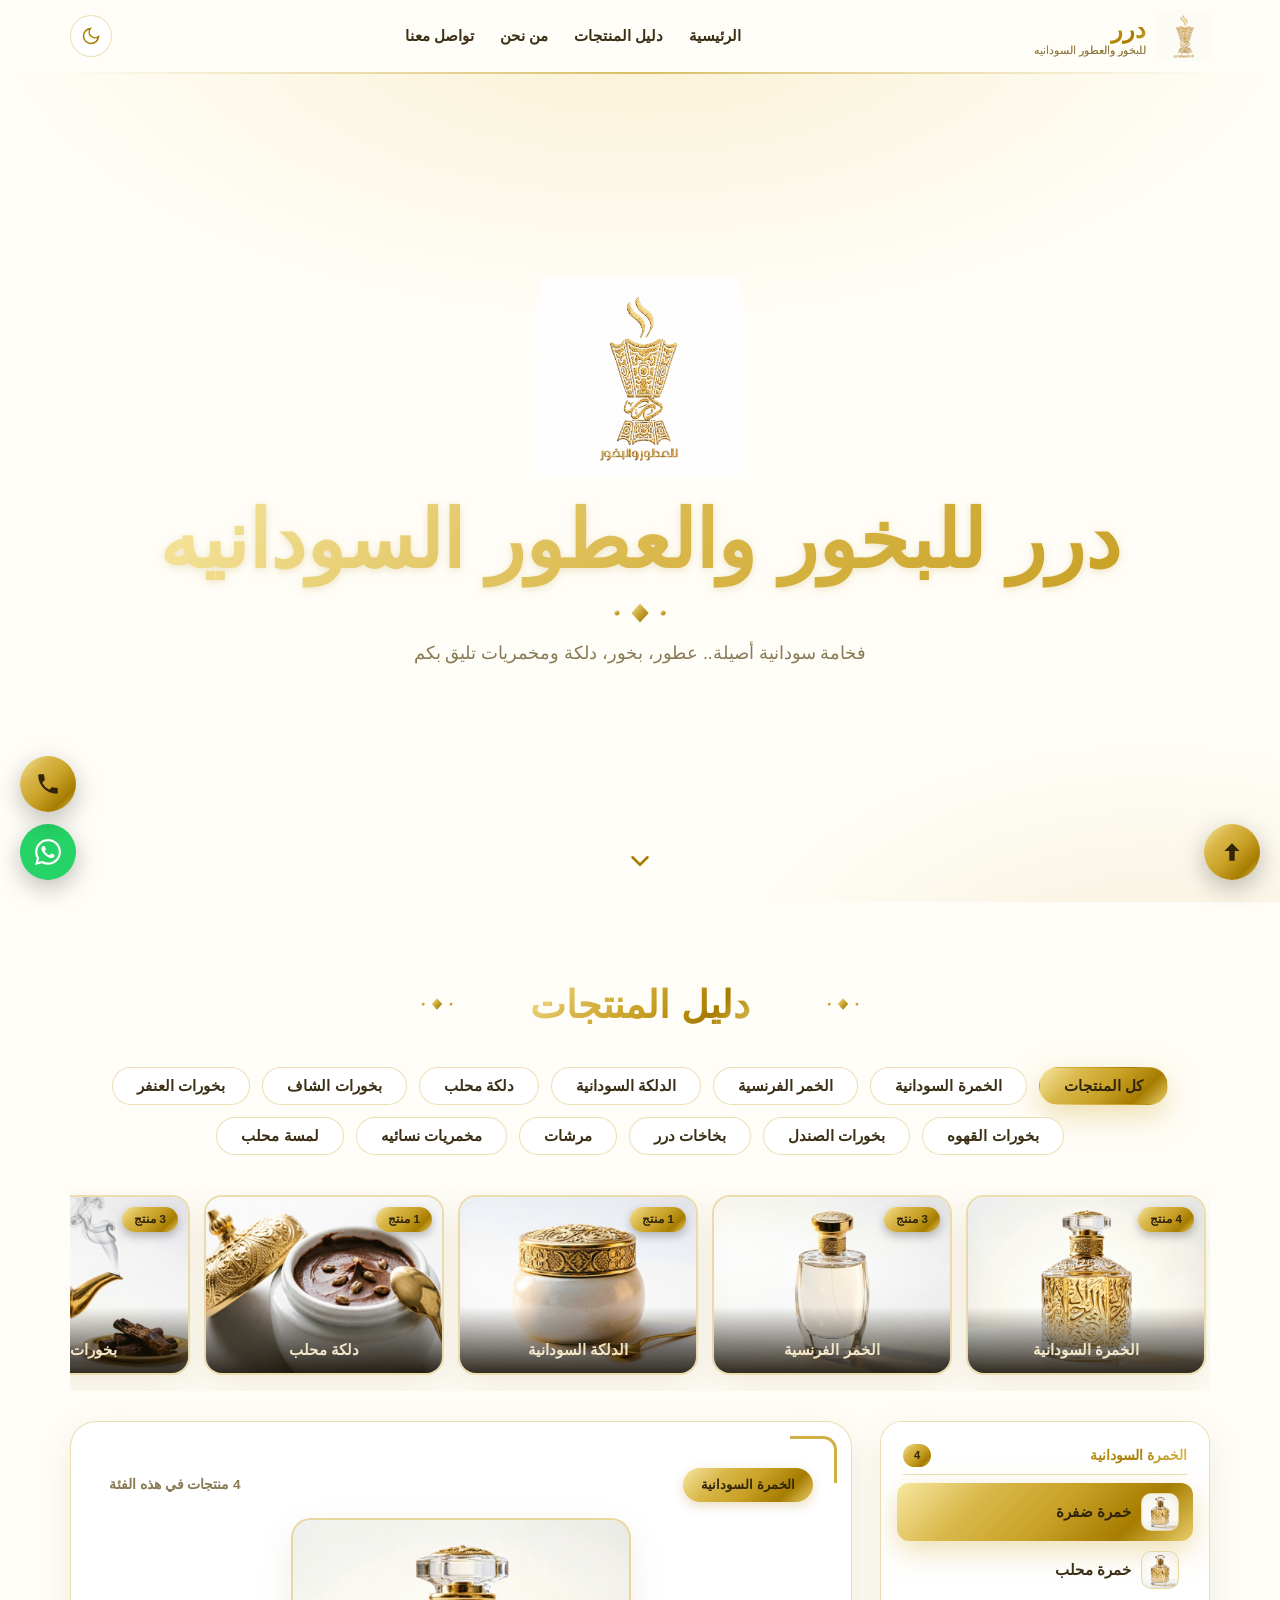
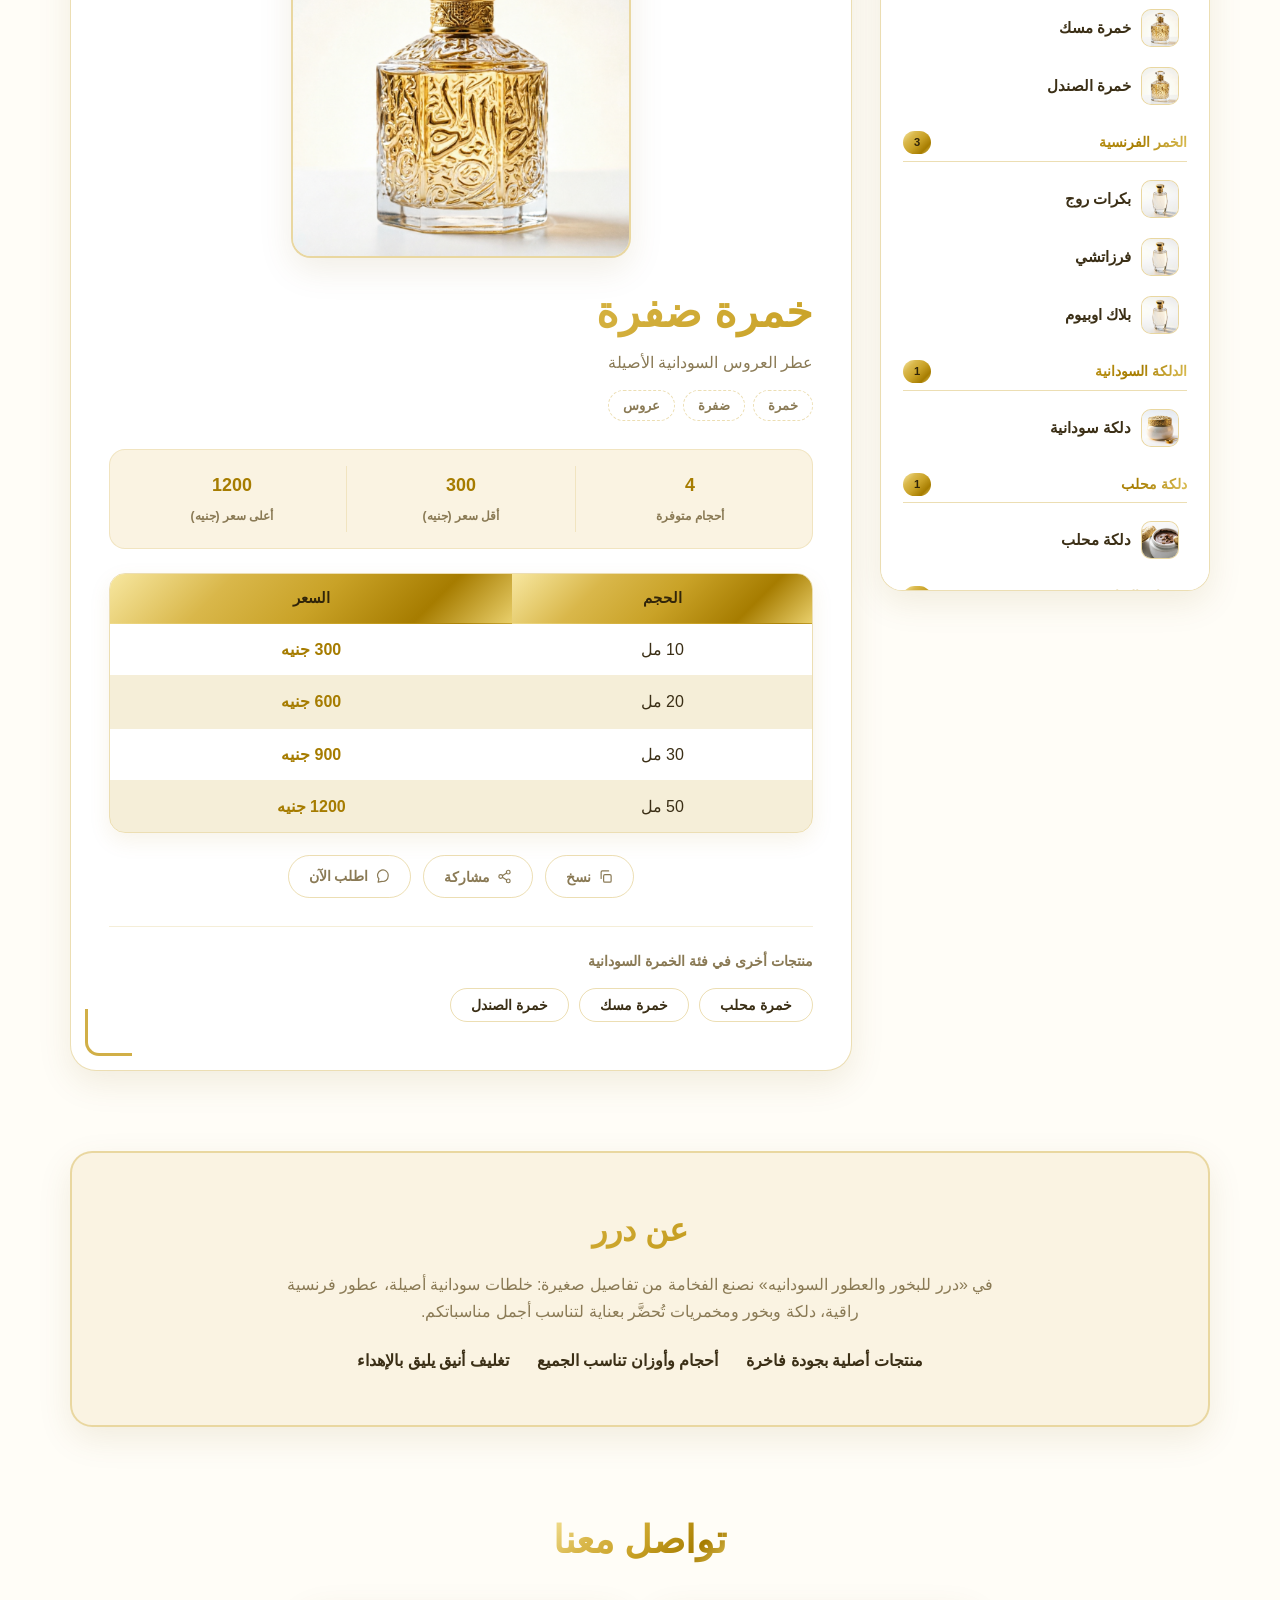
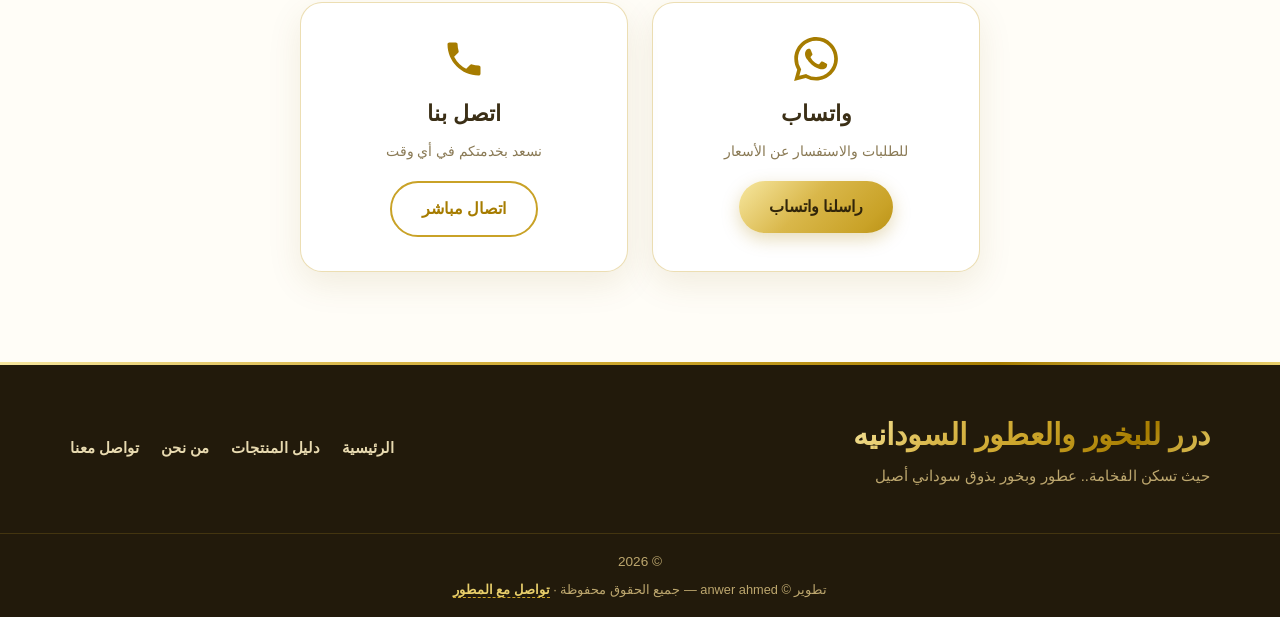
==== commit 9a7536ce: "Update brand names and descriptions in index.html" ====
--- a/index.html
+++ b/index.html
@@ -3,11 +3,11 @@
 <head>
 <meta charset="UTF-8">
 <meta name="viewport" content="width=device-width, initial-scale=1">
-<title>درر للعطور والبخور | عطور وبخور سودانية فاخرة</title>
-<meta name="description" content="درر للعطور والبخور — خمرة سودانية، عطور فرنسية، دلكة، بخور، مرشات ومخمريات فاخرة. تصفح دليل المنتجات الكامل بالأسعار.">
+<title>درر للبخور والعطور السودانيه | عطور وبخور سودانية فاخرة</title>
+<meta name="description" content="درر للبخور والعطور السودانيه — خمرة سودانية، عطور فرنسية، دلكة، بخور، مرشات ومخمريات فاخرة. تصفح دليل المنتجات الكامل بالأسعار.">
 <meta name="keywords" content="درر, عطور, بخور, خمرة, دلكة, مخمرية, مرشات, عود, مسك, السودان">
-<meta property="og:title" content="درر للعطور والبخور">
-<meta property="og:description" content="دليل منتجات درر للعطور والبخور — فخامة سودانية أصيلة.">
+<meta property="og:title" content="درر للبخور والعطور السودانيه">
+<meta property="og:description" content="دليل منتجات درر للبخور والعطور السودانيه فخامة سودانية أصيلة.">
 <meta property="og:type" content="website">
 <meta name="theme-color" content="#c9a227">
 <link rel="icon" type="image/png" href="logo.png">
@@ -16,7 +16,7 @@
 <link href="https://fonts.googleapis.com/css2?family=IBM+Plex+Sans+Arabic:wght@300;400;500;600;700&display=swap" rel="stylesheet">
 <link rel="stylesheet" href="style.css">
 <script type="application/ld+json">
-{"@context":"https://schema.org","@type":"LocalBusiness","name":"درر للعطور والبخور","description":"عطور وبخور سودانية فاخرة"}
+{"@context":"https://schema.org","@type":"LocalBusiness","name":"درر للبخور والعطور السودانيه","description":"عطور وبخور سودانية فاخرة"}
 </script>
 </head>
 <body>
@@ -32,8 +32,8 @@
 
 <!-- Loading -->
 <div id="loader" role="status" aria-label="جارٍ التحميل">
-  <img src="logo.png" alt="درر للعطور والبخور" class="loader-crest">
-  <p class="loader-brand">درر للعطور والبخور</p>
+  <img src="logo.png" alt="درر للبخور والعطور السودانيه" class="loader-crest">
+  <p class="loader-brand">درر للبخور والعطور السودانيه</p>
   <span class="loader-ring" aria-hidden="true"></span>
 </div>
 
@@ -42,7 +42,7 @@
   <div class="container header-inner">
     <a href="#home" class="brand">
       <img src="logo.png" alt="" class="brand-crest">
-      <span class="brand-name">درر <small>للعطور والبخور</small></span>
+      <span class="brand-name">درر <small>للبخور والعطور السودانيه</small></span>
     </a>
     <nav class="main-nav" aria-label="التنقل الرئيسي">
       <a href="#home">الرئيسية</a>
@@ -62,8 +62,8 @@
   <section id="home" class="hero">
     <div id="particles" aria-hidden="true"></div>
     <div class="hero-content">
-      <img src="logo.png" alt="شعار درر للعطور والبخور" class="hero-crest">
-      <h1 class="hero-title">درر للعطور والبخور</h1>
+      <img src="logo.png" alt="شعار درر للبخور والعطور السودانيه" class="hero-crest">
+      <h1 class="hero-title">درر للبخور والعطور السودانيه</h1>
       <svg class="ornament" viewBox="0 0 260 24" aria-hidden="true">
         <path d="M0 12h96M164 12h260" stroke="url(#goldGrad)" stroke-width="1.4"/>
         <path d="M130 2l9 10-9 10-9-10z" fill="url(#goldGrad)"/>
@@ -107,7 +107,7 @@
   <section id="about" class="container about fade-section">
     <div class="about-frame">
       <h2>عن درر</h2>
-      <p>في «درر للعطور والبخور» نصنع الفخامة من تفاصيل صغيرة: خلطات سودانية أصيلة، عطور فرنسية راقية، دلكة وبخور ومخمريات تُحضَّر بعناية لتناسب أجمل مناسباتكم.</p>
+      <p>في «درر للبخور والعطور السودانيه» نصنع الفخامة من تفاصيل صغيرة: خلطات سودانية أصيلة، عطور فرنسية راقية، دلكة وبخور ومخمريات تُحضَّر بعناية لتناسب أجمل مناسباتكم.</p>
       <ul class="features">
         <li>منتجات أصلية بجودة فاخرة</li>
         <li>أحجام وأوزان تناسب الجميع</li>
@@ -141,7 +141,7 @@
   <div class="footer-gold-line" aria-hidden="true"></div>
   <div class="container footer-inner">
     <div class="footer-brand">
-      <p class="footer-logo">درر للعطور والبخور</p>
+      <p class="footer-logo">درر للبخور والعطور السودانيه</p>
       <p class="footer-tag">حيث تسكن الفخامة.. عطور وبخور بذوق سوداني أصيل</p>
     </div>
     <nav class="footer-links" aria-label="روابط سريعة">
--- a/style.css
+++ b/style.css
@@ -1,5 +1,5 @@
 /* ═══════════════════════════════════════════
-   درر للعطور والبخور — Luxury Gold Theme (بدون نجوم)
+   درر للعطور والبخور — Gold + IBM Plex Sans Arabic
    ═══════════════════════════════════════════ */
 
 :root{
@@ -30,8 +30,8 @@
 /* ---------- Base ---------- */
 *{margin:0;padding:0;box-sizing:border-box}
 html{scroll-behavior:smooth;scroll-padding-top:96px}
-body{font-family:'Cairo',sans-serif;background:var(--bg);color:var(--ink);line-height:1.7;overflow-x:hidden;transition:background .4s,color .4s}
-h1,h2,h3,.brand-name,.footer-logo,.loader-brand{font-family:'Aref Ruqaa',serif}
+body{font-family:'IBM Plex Sans Arabic',sans-serif;background:var(--bg);color:var(--ink);line-height:1.7;overflow-x:hidden;transition:background .4s,color .4s}
+h1,h2,h3,.brand-name,.footer-logo,.loader-brand{font-family:'IBM Plex Sans Arabic',sans-serif;font-weight:700}
 img,svg{display:block}
 a{color:inherit;text-decoration:none}
 button{font-family:inherit;cursor:pointer}
@@ -56,7 +56,7 @@
 .brand{display:flex;align-items:center;gap:12px}
 .brand-crest{width:52px;height:52px;object-fit:contain;mix-blend-mode:multiply}
 .brand-name{font-size:1.5rem;font-weight:700;line-height:1.15;background:var(--gold-grad);-webkit-background-clip:text;background-clip:text;color:transparent}
-.brand-name small{display:block;font-family:'Cairo';font-size:.68rem;font-weight:600;color:var(--muted);-webkit-text-fill-color:var(--muted)}
+.brand-name small{display:block;font-family:inherit;font-size:.68rem;font-weight:500;color:var(--muted);-webkit-text-fill-color:var(--muted)}
 .main-nav{display:flex;gap:26px}
 .main-nav a{position:relative;font-weight:700;font-size:.95rem;padding-block:6px;transition:color .3s}
 .main-nav a::after{content:"";position:absolute;bottom:0;right:0;width:0;height:2px;border-radius:2px;background:var(--gold-grad);transition:width .35s}
@@ -77,7 +77,7 @@
 .hero-title{font-size:clamp(2.6rem,7.5vw,5rem);font-weight:700;line-height:1.35;background:var(--gold-grad);background-size:200% auto;-webkit-background-clip:text;background-clip:text;color:transparent;animation:shine 6s linear infinite;filter:drop-shadow(0 2px 4px rgba(166,124,0,.2))}
 @keyframes shine{to{background-position:200% center}}
 .ornament{width:250px;height:24px;margin:6px auto;opacity:.9}
-.hero-tag{max-width:560px;margin:14px auto 30px;color:var(--muted);font-size:1.1rem;font-weight:600;animation:heroFade 1.4s .35s ease both}
+.hero-tag{max-width:560px;margin:14px auto 30px;color:var(--muted);font-size:1.1rem;font-weight:500;animation:heroFade 1.4s .35s ease both}
 .scroll-hint{position:absolute;bottom:26px;left:50%;transform:translateX(-50%);z-index:2}
 .scroll-hint svg{width:30px;height:30px;fill:none;stroke:var(--gold-4);stroke-width:2;stroke-linecap:round;animation:bob 1.8s ease-in-out infinite}
 @keyframes bob{50%{transform:translateY(8px)}}
@@ -93,7 +93,7 @@
 [data-theme="dark"] .brand-crest{border-radius:12px;padding:4px}
 
 /* ---------- Buttons ---------- */
-.btn{display:inline-flex;align-items:center;gap:8px;padding:12px 30px;border-radius:999px;font-weight:800;font-size:1rem;border:none;transition:transform .3s,box-shadow .3s}
+.btn{display:inline-flex;align-items:center;gap:8px;padding:12px 30px;border-radius:999px;font-weight:700;font-size:1rem;border:none;transition:transform .3s,box-shadow .3s}
 .btn-gold{background:var(--gold-grad);background-size:180% auto;color:#31250a;box-shadow:0 6px 18px rgba(166,124,0,.28)}
 .btn-gold:hover{transform:translateY(-3px);box-shadow:var(--shadow-glow);background-position:right center}
 .btn-outline{background:transparent;color:var(--gold-4);border:2px solid var(--gold-3)}
@@ -118,9 +118,9 @@
 .cat-slide img{width:100%;height:100%;object-fit:cover;transition:transform .6s ease}
 .cat-slide:hover img{transform:scale(1.06)}
 .cat-slide.active{border-color:var(--gold-3);box-shadow:var(--shadow-glow);transform:translateY(-4px)}
-.cat-slide-name{position:absolute;bottom:0;inset-inline:0;padding:30px 10px 10px;background:linear-gradient(to top,rgba(23,17,6,.88),transparent);color:#f3e7c8;font-weight:800;font-size:.95rem;text-align:center}
-.cat-count{position:absolute;top:10px;inset-inline-start:10px;background:var(--gold-grad);color:#31250a;font-size:.72rem;font-weight:800;padding:3px 12px;border-radius:999px;box-shadow:0 4px 10px rgba(0,0,0,.25)}
-.carousel-hint{display:none;text-align:center;color:var(--muted);font-size:.8rem;font-weight:700;margin-top:2px}
+.cat-slide-name{position:absolute;bottom:0;inset-inline:0;padding:30px 10px 10px;background:linear-gradient(to top,rgba(23,17,6,.88),transparent);color:#f3e7c8;font-weight:700;font-size:.95rem;text-align:center}
+.cat-count{position:absolute;top:10px;inset-inline-start:10px;background:var(--gold-grad);color:#31250a;font-size:.72rem;font-weight:700;padding:3px 12px;border-radius:999px;box-shadow:0 4px 10px rgba(0,0,0,.25)}
+.carousel-hint{display:none;text-align:center;color:var(--muted);font-size:.8rem;font-weight:600;margin-top:2px}
 @media (max-width:920px){
   .cat-slide{flex-basis:74%;max-width:340px}
   .carousel-hint{display:block}
@@ -133,10 +133,10 @@
 .catalog-index::-webkit-scrollbar{width:6px}
 .catalog-index::-webkit-scrollbar-thumb{background:var(--gold-3);border-radius:6px}
 .catalog-index::-webkit-scrollbar-track{background:var(--line-soft);border-radius:6px}
-.idx-cat{display:flex;justify-content:space-between;align-items:center;gap:8px;margin:16px 6px 8px;padding-bottom:6px;border-bottom:1px solid var(--line);font-weight:800;font-size:.88rem;background:var(--gold-grad);-webkit-background-clip:text;background-clip:text;color:transparent}
+.idx-cat{display:flex;justify-content:space-between;align-items:center;gap:8px;margin:16px 6px 8px;padding-bottom:6px;border-bottom:1px solid var(--line);font-weight:700;font-size:.88rem;background:var(--gold-grad);-webkit-background-clip:text;background-clip:text;color:transparent}
 .idx-group:first-child .idx-cat{margin-top:2px}
-.idx-count{-webkit-text-fill-color:#31250a;background:var(--gold-grad);font-size:.7rem;padding:2px 11px;border-radius:999px;font-weight:800}
-.idx-item{display:flex;align-items:center;gap:10px;width:100%;padding:10px 14px;border:none;background:transparent;border-radius:12px;font-weight:700;font-size:.95rem;color:var(--ink);text-align:right;transition:all .3s;animation:riseIn .45s ease both}
+.idx-count{-webkit-text-fill-color:#31250a;background:var(--gold-grad);font-size:.7rem;padding:2px 11px;border-radius:999px;font-weight:700}
+.idx-item{display:flex;align-items:center;gap:10px;width:100%;padding:10px 14px;border:none;background:transparent;border-radius:12px;font-weight:600;font-size:.95rem;color:var(--ink);text-align:right;transition:all .3s;animation:riseIn .45s ease both}
 .idx-item:hover{background:var(--line-soft);transform:translateX(-5px)}
 .idx-item.active{background:var(--gold-grad);color:#31250a;box-shadow:var(--shadow-glow)}
 
@@ -153,38 +153,38 @@
 .detail-card::before{top:14px;right:14px;border-left:0;border-bottom:0;border-radius:0 14px 0 0}
 .detail-card::after{bottom:14px;left:14px;border-right:0;border-top:0;border-radius:0 0 0 14px}
 .detail-top{display:flex;justify-content:space-between;align-items:center;gap:12px;flex-wrap:wrap;margin-bottom:16px}
-.badge{display:inline-block;background:var(--gold-grad);color:#31250a;font-weight:800;font-size:.8rem;padding:6px 18px;border-radius:999px;box-shadow:0 4px 12px rgba(166,124,0,.25)}
-.detail-count{color:var(--muted);font-size:.85rem;font-weight:700}
+.badge{display:inline-block;background:var(--gold-grad);color:#31250a;font-weight:700;font-size:.8rem;padding:6px 18px;border-radius:999px;box-shadow:0 4px 12px rgba(166,124,0,.25)}
+.detail-count{color:var(--muted);font-size:.85rem;font-weight:600}
 .detail-name{font-size:clamp(1.9rem,4vw,2.7rem);line-height:1.5;background:var(--gold-grad);background-size:200% auto;-webkit-background-clip:text;background-clip:text;color:transparent;animation:shine 7s linear infinite}
-.detail-tag{color:var(--muted);font-weight:600;margin:4px 0 14px}
+.detail-tag{color:var(--muted);font-weight:500;margin:4px 0 14px}
 .detail-keywords{margin-bottom:20px}
-.kw{display:inline-block;padding:4px 14px;border:1px dashed var(--line);border-radius:999px;color:var(--muted);font-size:.8rem;font-weight:700;margin:0 0 8px 8px;transition:all .3s}
+.kw{display:inline-block;padding:4px 14px;border:1px dashed var(--line);border-radius:999px;color:var(--muted);font-size:.8rem;font-weight:600;margin:0 0 8px 8px;transition:all .3s}
 .kw:hover{border-color:var(--gold-3);color:var(--gold-4)}
 .detail-stats{display:flex;flex-wrap:wrap;background:var(--bg-soft);border:1px solid var(--line-soft);border-radius:16px;padding:16px 8px;margin-bottom:24px}
 .stat{flex:1;min-width:110px;text-align:center;padding:4px 10px;border-inline-end:1px solid var(--line-soft)}
 .stat:last-child{border-inline-end:0}
 .stat b{display:block;font-size:1.12rem;color:var(--gold-4)}
 [data-theme="dark"] .stat b{color:var(--gold-2)}
-.stat span{font-size:.76rem;color:var(--muted);font-weight:700}
+.stat span{font-size:.76rem;color:var(--muted);font-weight:600}
 
 .table-wrap{border:1px solid var(--line);border-radius:16px;overflow:hidden;box-shadow:0 8px 22px rgba(166,124,0,.09)}
 .price-table{width:100%;border-collapse:collapse;font-size:1rem}
-.price-table thead th{background:var(--gold-grad);color:#31250a;font-weight:800;padding:12px 16px;font-size:.92rem}
+.price-table thead th{background:var(--gold-grad);color:#31250a;font-weight:700;padding:12px 16px;font-size:.92rem}
 .price-table td{padding:12px 16px;text-align:center;border-top:1px solid var(--line-soft)}
 .price-table tbody tr:nth-child(even){background:var(--line-soft)}
 .price-table tbody tr:hover{background:rgba(201,162,39,.22)}
-.price-table td:last-child{font-weight:800;color:var(--price)}
+.price-table td:last-child{font-weight:700;color:var(--price)}
 .price-table tbody tr{animation:rowIn .45s ease both;animation-delay:calc(var(--i) * 70ms + .15s)}
 @keyframes rowIn{from{opacity:0;transform:translateX(16px)}to{opacity:1;transform:none}}
 
 .card-actions{display:flex;gap:12px;justify-content:center;flex-wrap:wrap;margin-top:22px}
-.act-btn{display:inline-flex;align-items:center;gap:7px;padding:9px 20px;border-radius:999px;border:1.5px solid var(--line);background:transparent;color:var(--muted);font-size:.86rem;font-weight:800;transition:all .3s}
+.act-btn{display:inline-flex;align-items:center;gap:7px;padding:9px 20px;border-radius:999px;border:1.5px solid var(--line);background:transparent;color:var(--muted);font-size:.86rem;font-weight:700;transition:all .3s}
 .act-btn svg{width:15px;height:15px;fill:none;stroke:currentColor;stroke-width:1.9;stroke-linecap:round;stroke-linejoin:round}
 .act-btn:hover{background:var(--gold-grad);color:#31250a;border-color:transparent;transform:translateY(-3px);box-shadow:var(--shadow-glow)}
 a.act-btn.wa:hover{background:#25d366;color:#fff}
 .related{margin-top:28px;padding-top:22px;border-top:1px solid var(--line-soft)}
-.related-title{font-weight:800;font-size:.9rem;color:var(--muted);margin-bottom:14px}
-.related-btn{padding:8px 20px;border-radius:999px;border:1.5px solid var(--line);background:transparent;font-weight:700;font-size:.88rem;color:var(--ink);transition:all .3s;margin:0 0 10px 10px}
+.related-title{font-weight:700;font-size:.9rem;color:var(--muted);margin-bottom:14px}
+.related-btn{padding:8px 20px;border-radius:999px;border:1.5px solid var(--line);background:transparent;font-weight:600;font-size:.88rem;color:var(--ink);transition:all .3s;margin:0 0 10px 10px}
 .related-btn:hover{background:var(--gold-grad);border-color:transparent;color:#31250a;transform:translateY(-3px);box-shadow:var(--shadow-glow)}
 
 /* ---------- Empty ---------- */
@@ -195,8 +195,8 @@
 .about{margin-block:80px}
 .about-frame{position:relative;border:2px solid var(--line);border-radius:var(--radius);padding:50px 34px;text-align:center;background:var(--bg-soft);box-shadow:var(--shadow)}
 .about h2{font-size:2rem;background:var(--gold-grad);-webkit-background-clip:text;background-clip:text;color:transparent;margin-bottom:14px}
-.about p{max-width:720px;margin:0 auto 22px;color:var(--muted);font-weight:600}
-.features{list-style:none;display:flex;gap:28px;justify-content:center;flex-wrap:wrap;font-weight:700}
+.about p{max-width:720px;margin:0 auto 22px;color:var(--muted);font-weight:500}
+.features{list-style:none;display:flex;gap:28px;justify-content:center;flex-wrap:wrap;font-weight:600}
 
 /* ---------- Contact ---------- */
 .contact{margin-bottom:90px}
@@ -206,7 +206,7 @@
 .contact-ic{width:44px;height:44px;fill:var(--gold-4);margin:0 auto 14px}
 [data-theme="dark"] .contact-ic{fill:var(--gold-2)}
 .contact-card h3{font-size:1.4rem;margin-bottom:6px}
-.contact-card p{color:var(--muted);font-size:.9rem;font-weight:600;margin-bottom:18px}
+.contact-card p{color:var(--muted);font-size:.9rem;font-weight:500;margin-bottom:18px}
 
 /* ---------- Footer ---------- */
 footer{background:#221a0b;color:#e8dab0}
@@ -214,13 +214,13 @@
 .footer-gold-line{height:3px;background:var(--gold-grad)}
 .footer-inner{display:flex;justify-content:space-between;align-items:center;gap:30px;flex-wrap:wrap;padding-block:44px}
 .footer-logo{font-size:1.9rem;background:var(--gold-grad);-webkit-background-clip:text;background-clip:text;color:transparent}
-.footer-tag{color:#bda76e;font-size:.92rem;font-weight:600;margin-top:4px}
+.footer-tag{color:#bda76e;font-size:.92rem;font-weight:500;margin-top:4px}
 .footer-links{display:flex;gap:22px;flex-wrap:wrap}
-.footer-links a{font-weight:700;font-size:.92rem;transition:color .3s}
+.footer-links a{font-weight:600;font-size:.92rem;transition:color .3s}
 .footer-links a:hover{color:var(--gold-2)}
 .footer-bottom{border-top:1px solid rgba(201,162,39,.2);text-align:center;padding-block:16px;font-size:.85rem;color:#bda76e}
 .dev-line{margin-top:6px;font-size:.8rem}
-.dev-line a{color:var(--gold-2);font-weight:800;border-bottom:1px dashed var(--gold-3);transition:color .3s}
+.dev-line a{color:var(--gold-2);font-weight:700;border-bottom:1px dashed var(--gold-3);transition:color .3s}
 .dev-line a:hover{color:#fff}
 
 /* ---------- Floating ---------- */
@@ -235,7 +235,7 @@
 .float-btn.top svg{fill:#31250a}
 
 /* ---------- Toast ---------- */
-#toast{position:fixed;bottom:32px;left:50%;transform:translate(-50%,80px);z-index:200;background:var(--gold-grad);color:#31250a;font-weight:800;padding:12px 30px;border-radius:999px;box-shadow:var(--shadow-glow);opacity:0;pointer-events:none;transition:transform .45s,opacity .45s;max-width:90vw;text-align:center}
+#toast{position:fixed;bottom:32px;left:50%;transform:translate(-50%,80px);z-index:200;background:var(--gold-grad);color:#31250a;font-weight:700;padding:12px 30px;border-radius:999px;box-shadow:var(--shadow-glow);opacity:0;pointer-events:none;transition:transform .45s,opacity .45s;max-width:90vw;text-align:center}
 #toast.show{transform:translate(-50%,0);opacity:1}
 
 /* ---------- Fade sections ---------- */
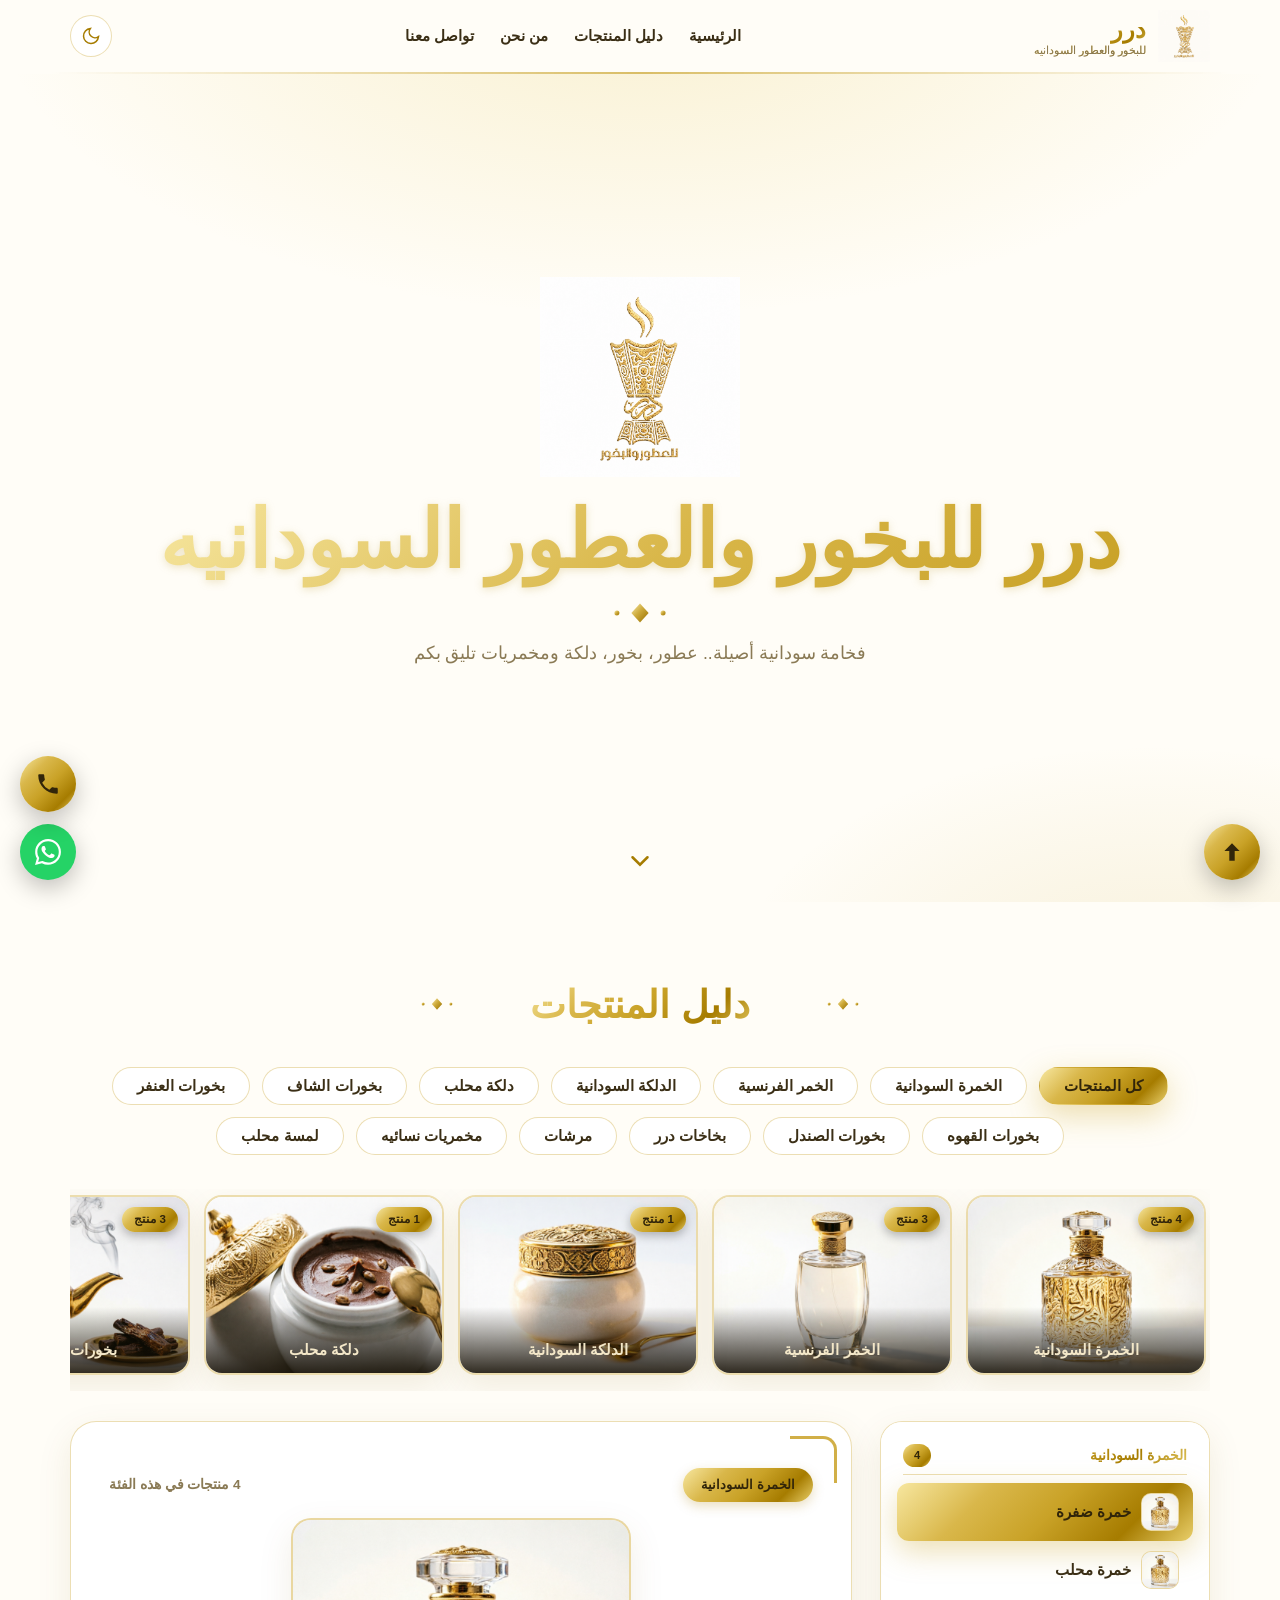
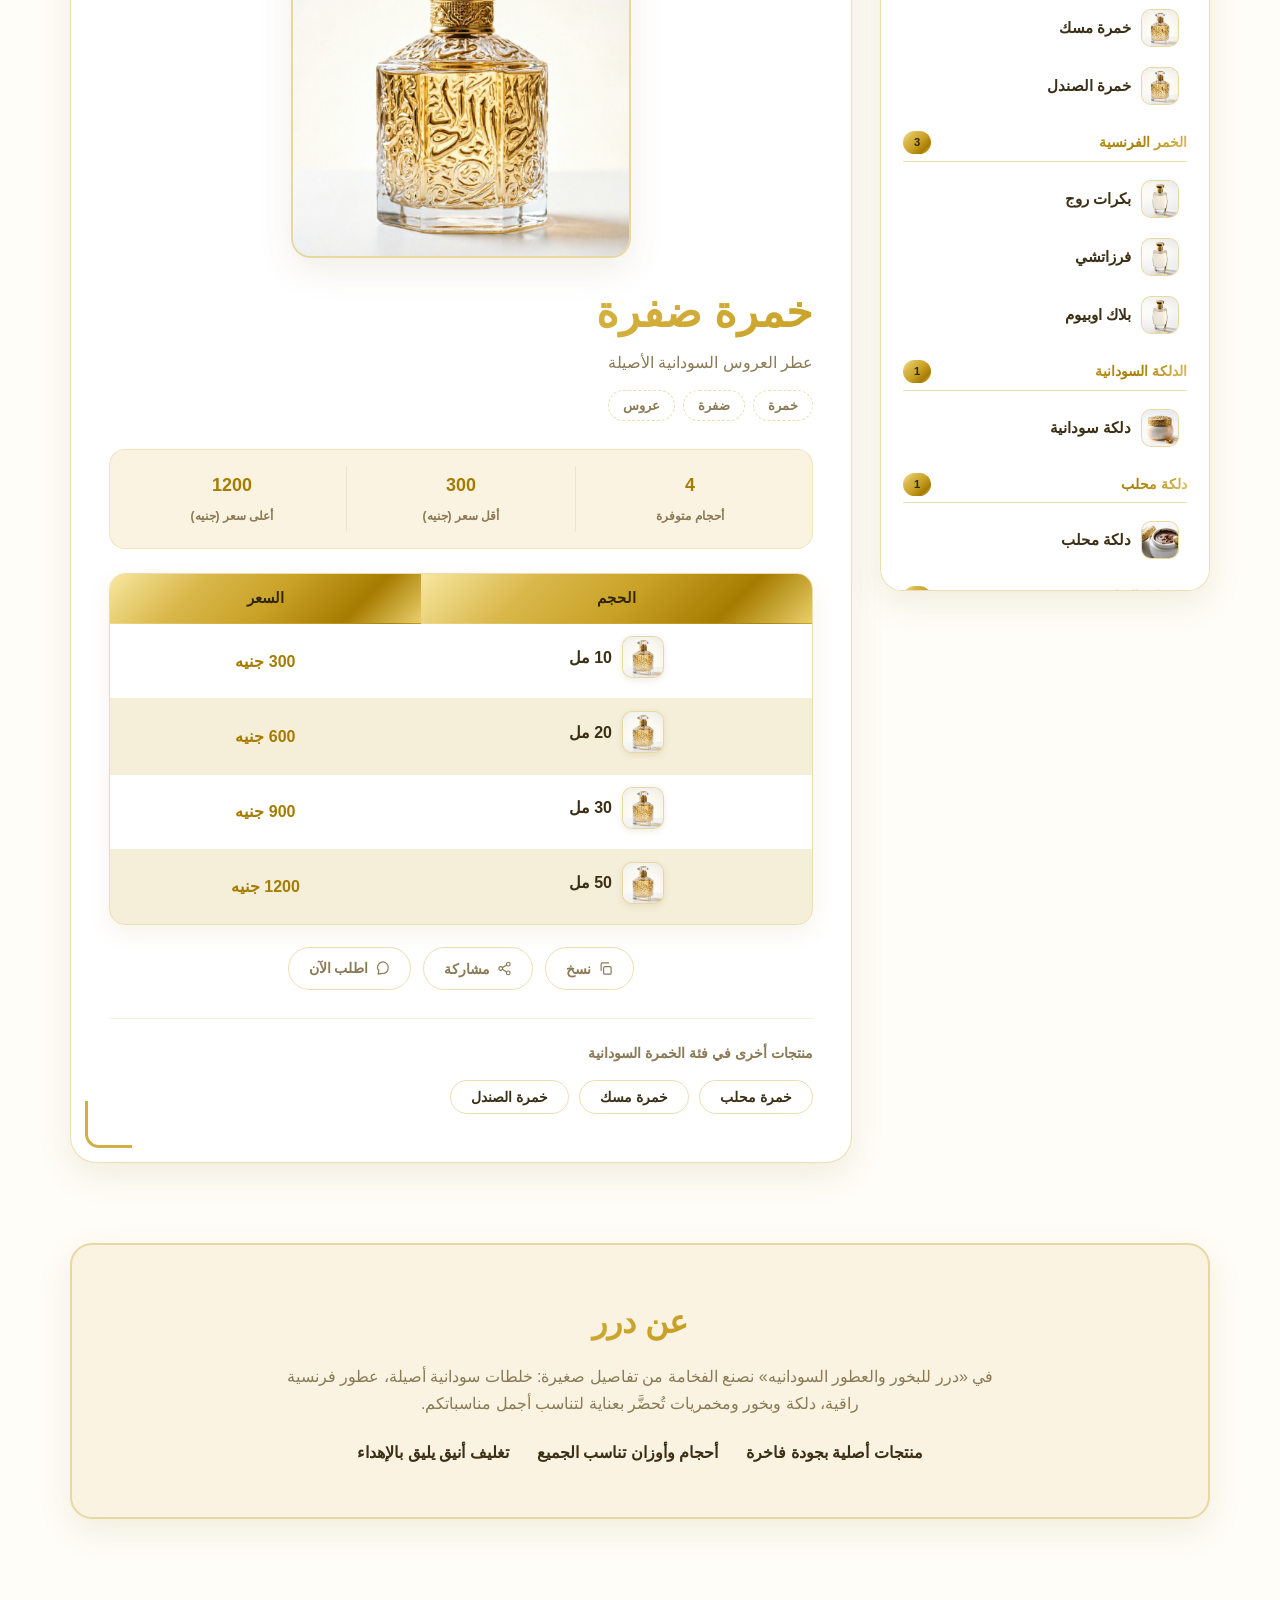
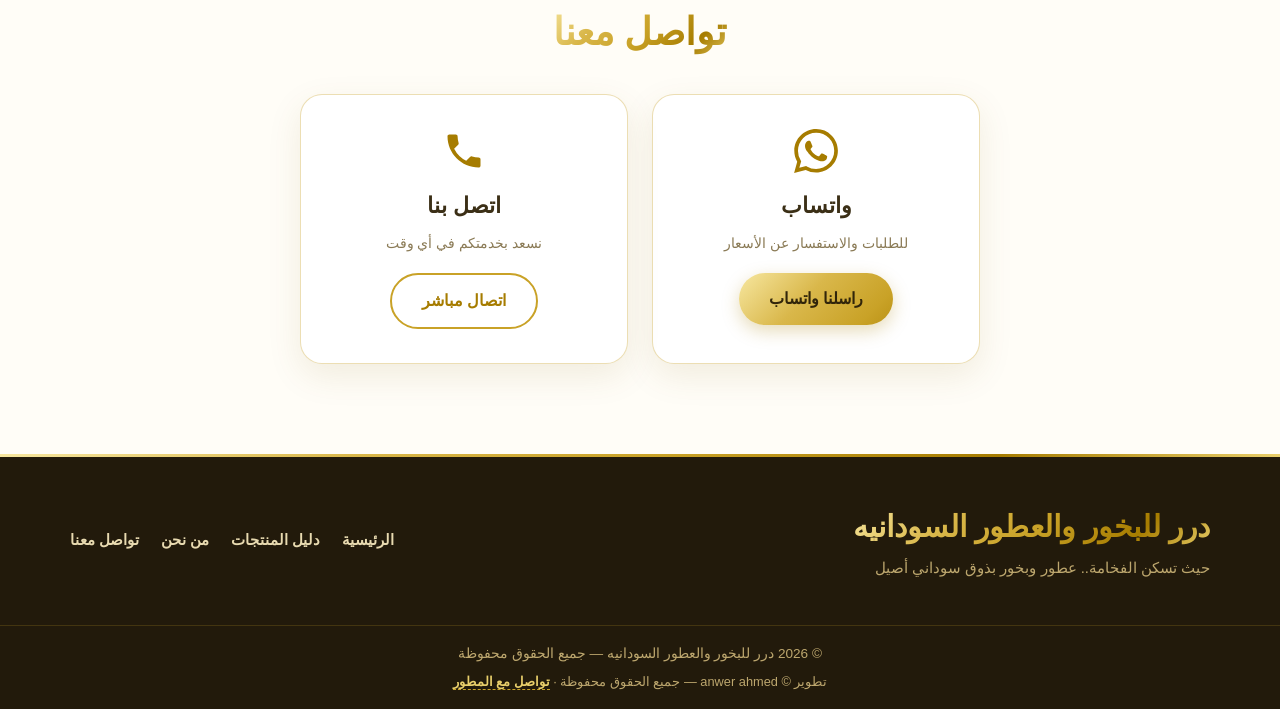
==== commit bce40337: "Update HTML title and footer copyright text" ====
--- a/index.html
+++ b/index.html
@@ -3,11 +3,11 @@
 <head>
 <meta charset="UTF-8">
 <meta name="viewport" content="width=device-width, initial-scale=1">
-<title>درر للبخور والعطور السودانيه | عطور وبخور سودانية فاخرة</title>
+<title>درر للبخور والعطور السودانيه | فخامة سودانية أصيلة</title>
 <meta name="description" content="درر للبخور والعطور السودانيه — خمرة سودانية، عطور فرنسية، دلكة، بخور، مرشات ومخمريات فاخرة. تصفح دليل المنتجات الكامل بالأسعار.">
 <meta name="keywords" content="درر, عطور, بخور, خمرة, دلكة, مخمرية, مرشات, عود, مسك, السودان">
 <meta property="og:title" content="درر للبخور والعطور السودانيه">
-<meta property="og:description" content="دليل منتجات درر للبخور والعطور السودانيه فخامة سودانية أصيلة.">
+<meta property="og:description" content="دليل منتجات درر — فخامة سودانية أصيلة.">
 <meta property="og:type" content="website">
 <meta name="theme-color" content="#c9a227">
 <link rel="icon" type="image/png" href="logo.png">
@@ -149,7 +149,7 @@
     </nav>
   </div>
   <div class="footer-bottom">
-    <p>© <span id="year">
+    <p>© <span id="year"></span> درر للبخور والعطور السودانيه — جميع الحقوق محفوظة</p>
     <p class="dev-line">تطوير © anwer ahmed — جميع الحقوق محفوظة ·
       <a id="devWa" href="#" target="_blank" rel="noopener">تواصل مع المطور</a>
     </p>
--- a/style.css
+++ b/style.css
@@ -147,6 +147,11 @@
 .idx-thumb{width:38px;height:38px;border-radius:10px;overflow:hidden;flex-shrink:0;border:1px solid var(--line);background:var(--bg-soft)}
 .idx-thumb img{width:100%;height:100%;object-fit:cover}
 
+/* ---------- صور الأحجام في الجدول ---------- */
+.size-cell{display:inline-flex;align-items:center;gap:10px;font-weight:600}
+.size-thumb{width:42px;height:42px;border-radius:10px;overflow:hidden;flex-shrink:0;border:1px solid var(--line);background:var(--bg-soft);box-shadow:0 2px 6px rgba(122,91,0,.12)}
+.size-thumb img{width:100%;height:100%;object-fit:cover}
+
 .detail-card{position:relative;background:var(--card);border:1px solid var(--line);border-radius:26px;padding:46px 38px 38px;box-shadow:var(--shadow);animation:detailIn .55s ease both}
 @keyframes detailIn{from{opacity:0;transform:translateY(24px) scale(.985)}to{opacity:1;transform:none}}
 .detail-card::before,.detail-card::after{content:"";position:absolute;width:44px;height:44px;border:3px solid var(--gold-3);opacity:.85;pointer-events:none}
